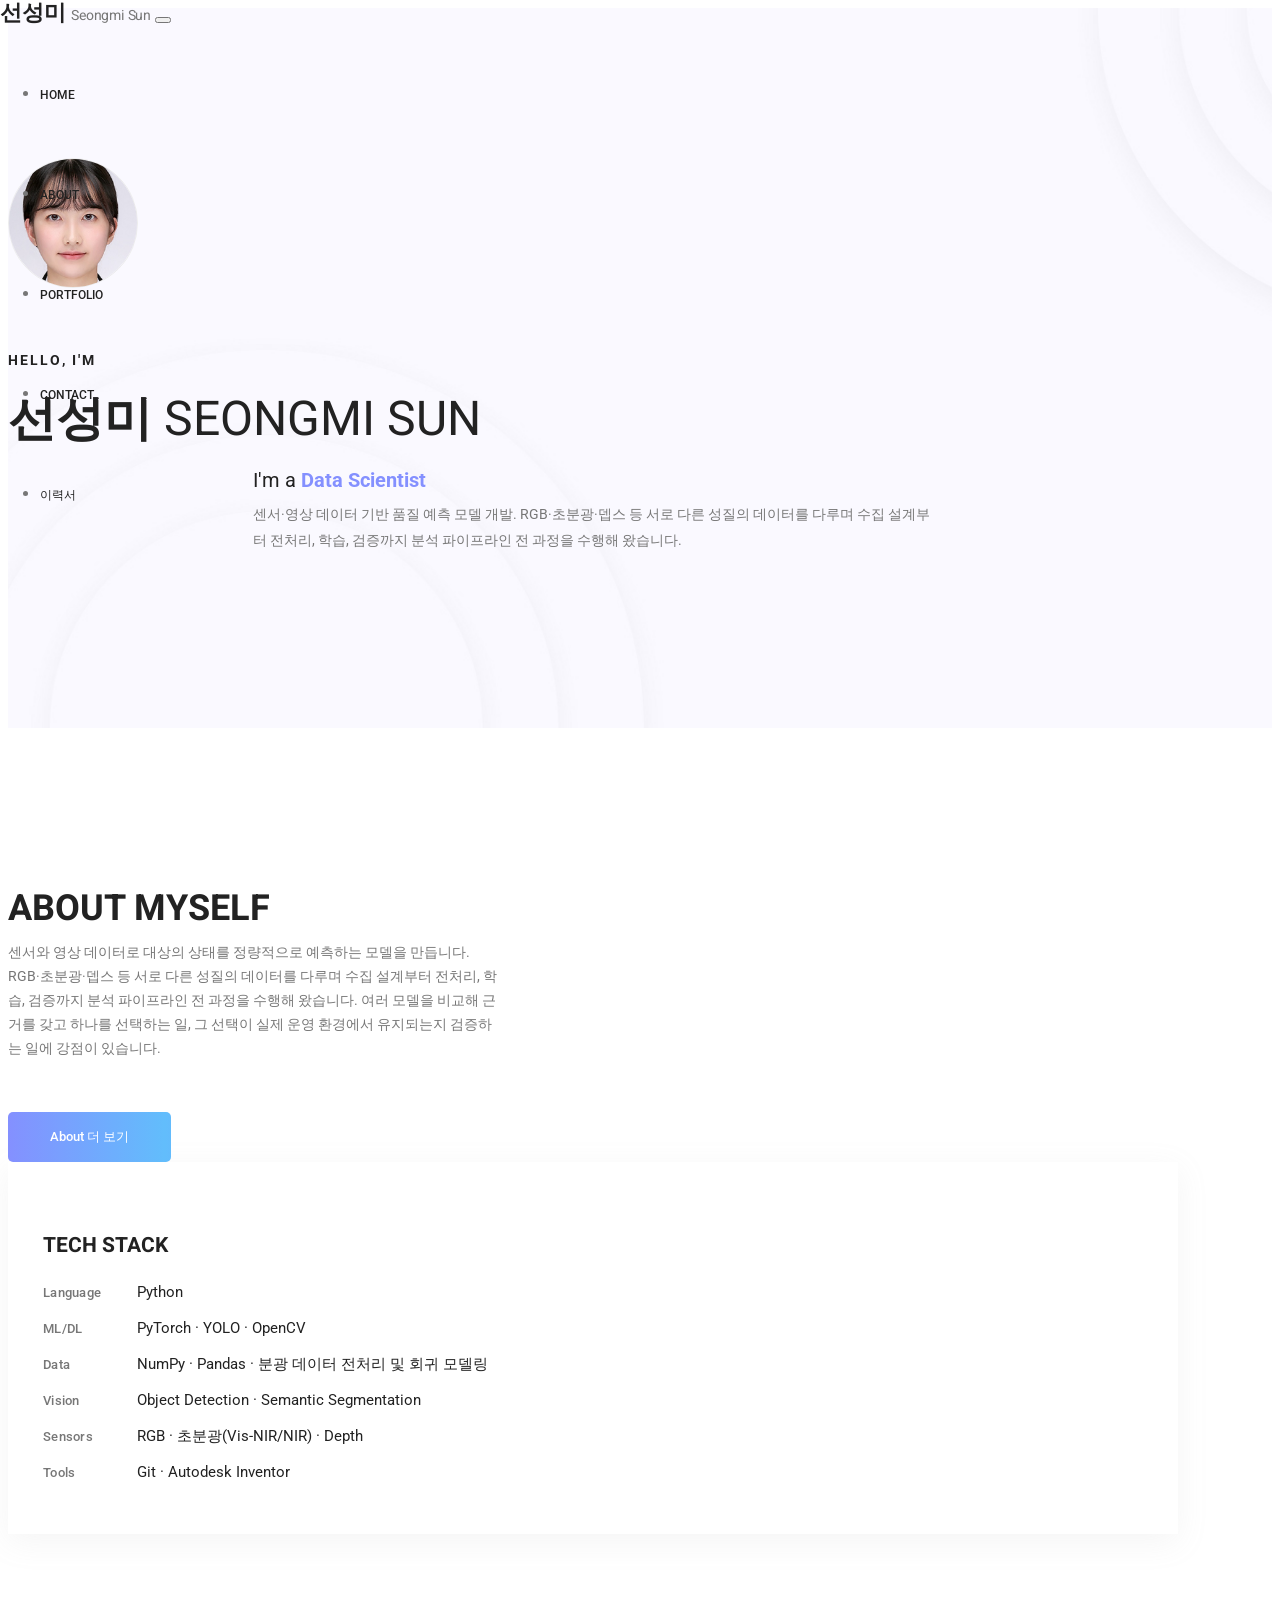
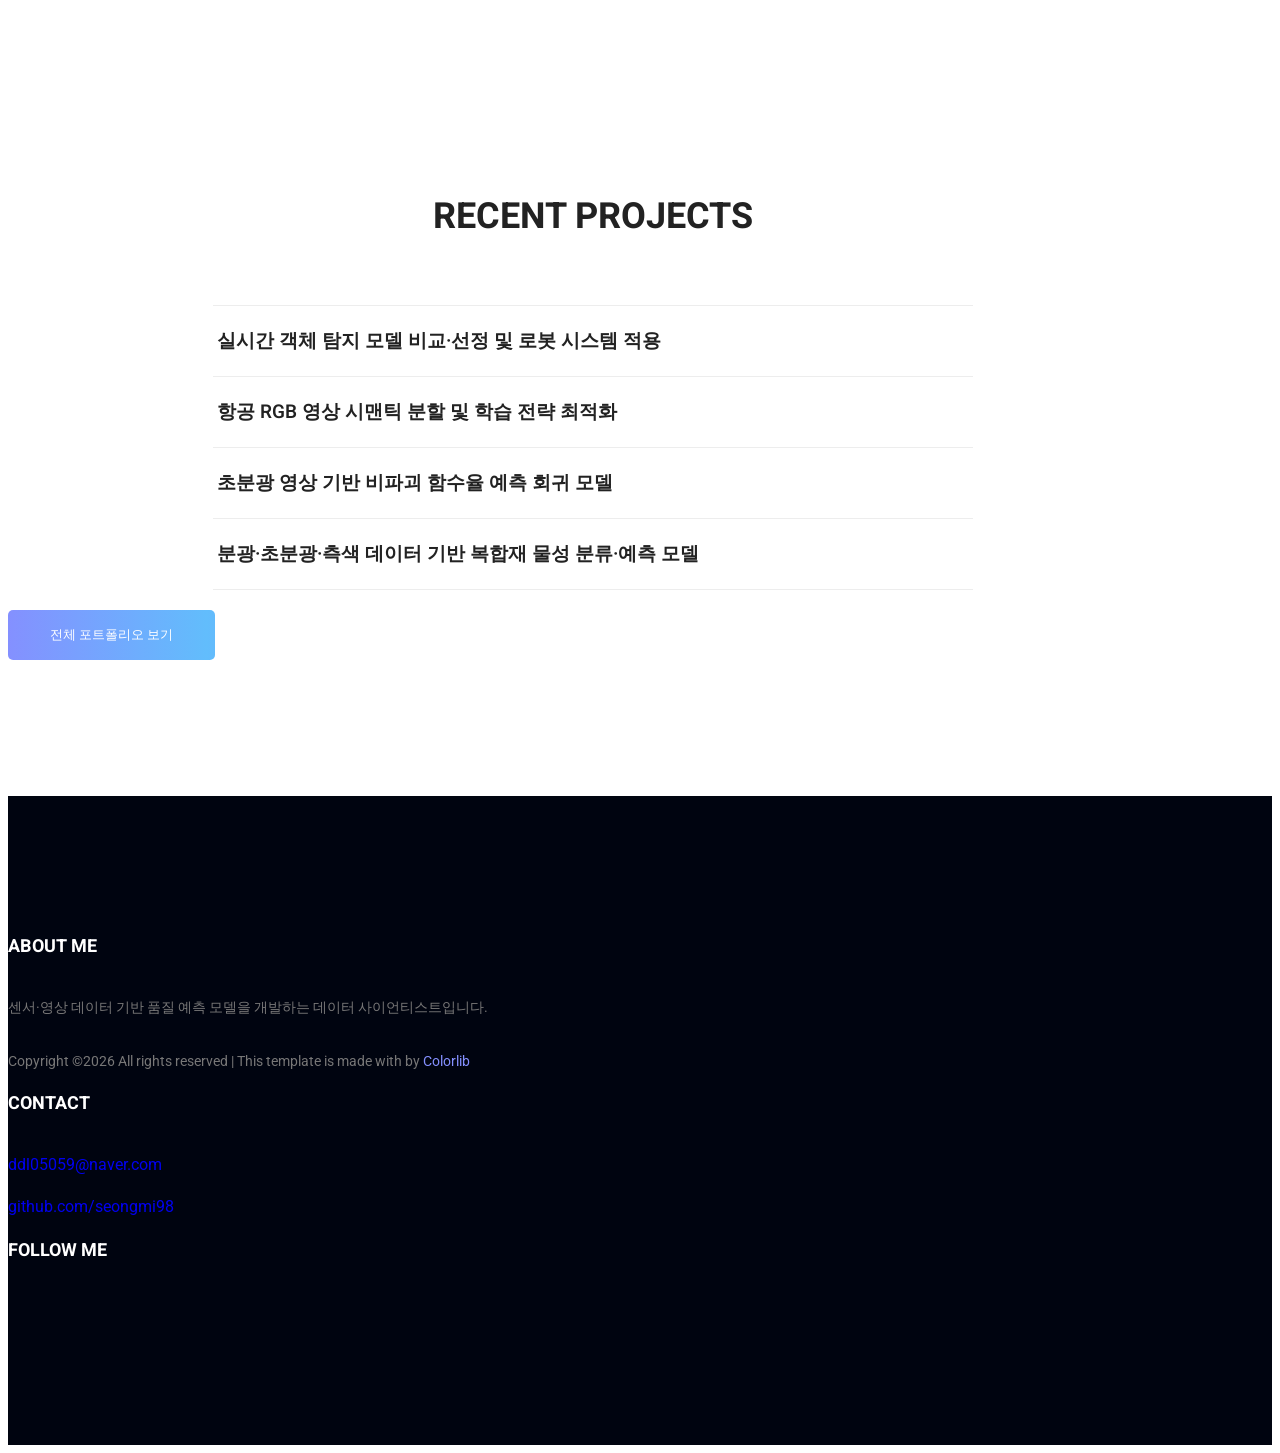
==== index.html @ 2b50769a "Add Open Graph/Twitter card meta tags with a text-only preview image Link previews (KakaoTalk, Slack" ====
<!doctype html>
<html lang="ko">
    <head>
        <meta charset="utf-8">
        <meta name="viewport" content="width=device-width, initial-scale=1, shrink-to-fit=no">
        <link rel="icon" href="img/favicon.png" type="image/png">
        <title>선성미 · Seongmi Sun — 센서·영상 데이터 기반 품질 예측 모델</title>
        <meta name="description" content="센서·영상 데이터 기반 품질 예측 모델을 개발하는 선성미의 프로젝트, 성과 요약.">
        <meta property="og:type" content="website">
        <meta property="og:url" content="https://seongmi98.github.io/">
        <meta property="og:title" content="선성미 · Seongmi Sun — 센서·영상 데이터 기반 품질 예측 모델">
        <meta property="og:description" content="센서·영상 데이터 기반 품질 예측 모델을 개발하는 선성미의 프로젝트, 성과 요약.">
        <meta property="og:image" content="https://seongmi98.github.io/img/og-card.png">
        <meta name="twitter:card" content="summary_large_image">
        <meta name="twitter:title" content="선성미 · Seongmi Sun — 센서·영상 데이터 기반 품질 예측 모델">
        <meta name="twitter:description" content="센서·영상 데이터 기반 품질 예측 모델을 개발하는 선성미의 프로젝트, 성과 요약.">
        <meta name="twitter:image" content="https://seongmi98.github.io/img/og-card.png">
        <link href="https://fonts.googleapis.com/css2?family=JetBrains+Mono:wght@400;500;700&display=swap" rel="stylesheet">
        <link rel="stylesheet" href="css/bootstrap.css">
        <link rel="stylesheet" href="vendors/linericon/style.css">
        <link rel="stylesheet" href="css/font-awesome.min.css">
        <link rel="stylesheet" href="vendors/animate-css/animate.css">
        <link rel="stylesheet" href="css/style.css">
        <link rel="stylesheet" href="css/responsive.css">
        <link rel="stylesheet" href="css/custom.css">
    </head>
    <body>

        <!--================Header Menu Area =================-->
        <header class="header_area">
            <div class="main_menu" id="mainNav">
                <nav class="navbar navbar-expand-lg navbar-light">
                    <div class="container box_1620">
                        <a class="navbar-brand logo_h logo_text" href="./">선성미<span class="name-en">Seongmi Sun</span></a>
                        <button class="navbar-toggler" type="button" data-toggle="collapse" data-target="#navbarSupportedContent" aria-controls="navbarSupportedContent" aria-expanded="false" aria-label="Toggle navigation">
                            <span class="icon-bar"></span>
                            <span class="icon-bar"></span>
                            <span class="icon-bar"></span>
                        </button>
                        <div class="collapse navbar-collapse offset" id="navbarSupportedContent">
                            <ul class="nav navbar-nav menu_nav ml-auto">
                                <li class="nav-item active"><a class="nav-link" href="./">Home</a></li>
                                <li class="nav-item"><a class="nav-link" href="about">About</a></li>
                                <li class="nav-item"><a class="nav-link" href="portfolio">Portfolio</a></li>
                                <li class="nav-item"><a class="nav-link" href="contact">Contact</a></li>
                                <li class="nav-item"><a class="nav-link" href="resume" target="_blank" rel="noopener">이력서</a></li>
                            </ul>
                        </div>
                    </div>
                </nav>
            </div>
        </header>
        <!--================Header Menu Area =================-->

        <!--================Home Banner Area =================-->
        <section class="home_banner_area">
            <div class="banner_inner">
                <div class="container">
                    <div class="row align-items-center">
                        <div class="col-lg-8 offset-lg-2">
                            <div class="banner_content text-center">
                                <img src="assets/profile.jpg" alt="선성미" class="banner_avatar">
                                <h5>Hello, I'm</h5>
                                <h2>선성미 <span style="font-weight:400;">Seongmi Sun</span></h2>
                                <p class="role-line">I'm a <span class="role-rotator" id="roleRotator">Data Scientist</span></p>
                                <p>센서·영상 데이터 기반 품질 예측 모델 개발. RGB·초분광·뎁스 등 서로 다른 성질의 데이터를 다루며 수집 설계부터 전처리, 학습, 검증까지 분석 파이프라인 전 과정을 수행해 왔습니다.</p>
                            </div>
                        </div>
                    </div>
                </div>
            </div>
        </section>
        <!--================End Home Banner Area =================-->

        <!--================Welcome Area =================-->
        <section class="welcome_area p_120">
            <div class="container">
                <div class="row welcome_inner">
                    <div class="col-lg-6">
                        <div class="welcome_text">
                            <h4>About Myself</h4>
                            <p>
                                센서와 영상 데이터로 대상의 상태를 정량적으로 예측하는 모델을 만듭니다. RGB·초분광·뎁스 등
                                서로 다른 성질의 데이터를 다루며 수집 설계부터 전처리, 학습, 검증까지 분석 파이프라인 전
                                과정을 수행해 왔습니다. 여러 모델을 비교해 근거를 갖고 하나를 선택하는 일, 그 선택이 실제
                                운영 환경에서 유지되는지 검증하는 일에 강점이 있습니다.
                            </p>
                            <a href="about" class="banner_btn" style="display:inline-flex; margin-top:12px;">About 더 보기</a>
                        </div>
                    </div>
                    <div class="col-lg-6">
                        <div class="tools_expert">
                            <h3>Tech Stack</h3>
                            <ul class="stack-list">
                                <li><span class="stack-label">Language</span><span class="stack-value">Python</span></li>
                                <li><span class="stack-label">ML/DL</span><span class="stack-value">PyTorch · YOLO · OpenCV</span></li>
                                <li><span class="stack-label">Data</span><span class="stack-value">NumPy · Pandas · 분광 데이터 전처리 및 회귀 모델링</span></li>
                                <li><span class="stack-label">Vision</span><span class="stack-value">Object Detection · Semantic Segmentation</span></li>
                                <li><span class="stack-label">Sensors</span><span class="stack-value">RGB · 초분광(Vis-NIR/NIR) · Depth</span></li>
                                <li><span class="stack-label">Tools</span><span class="stack-value">Git · Autodesk Inventor</span></li>
                            </ul>
                        </div>
                    </div>
                </div>
            </div>
        </section>
        <!--================End Welcome Area =================-->

        <!--================Projects Area =================-->
        <section class="p_120">
            <div class="container">
                <div class="main_title">
                    <h2>Recent Projects</h2>
                </div>
                <ul class="project-title-list">
                    <li><a href="project-detection">실시간 객체 탐지 모델 비교·선정 및 로봇 시스템 적용</a></li>
                    <li><a href="project-segmentation">항공 RGB 영상 시맨틱 분할 및 학습 전략 최적화</a></li>
                    <li><a href="project-hyperspectral">초분광 영상 기반 비파괴 함수율 예측 회귀 모델</a></li>
                    <li><a href="project-composite">분광·초분광·측색 데이터 기반 복합재 물성 분류·예측 모델</a></li>
                </ul>
                <p class="text-center" style="margin-top:20px;"><a href="portfolio" class="banner_btn" style="display:inline-flex;">전체 포트폴리오 보기</a></p>
            </div>
        </section>
        <!--================End Projects Area =================-->

        <!--================Footer Area =================-->
        <footer class="footer_area p_120">
            <div class="container">
                <div class="row footer_inner">
                    <div class="col-lg-5 col-sm-6">
                        <aside class="f_widget ab_widget">
                            <div class="f_title">
                                <h3>About Me</h3>
                            </div>
                            <p>센서·영상 데이터 기반 품질 예측 모델을 개발하는 데이터 사이언티스트입니다.</p>
                            <p><!-- Link back to Colorlib can't be removed. Template is licensed under CC BY 3.0. -->
Copyright &copy;<script>document.write(new Date().getFullYear());</script> All rights reserved | This template is made with <i class="fa fa-heart-o" aria-hidden="true"></i> by <a href="https://colorlib.com" target="_blank">Colorlib</a>
<!-- Link back to Colorlib can't be removed. Template is licensed under CC BY 3.0. -->
</p>
                        </aside>
                    </div>
                    <div class="col-lg-5 col-sm-6">
                        <aside class="f_widget">
                            <div class="f_title">
                                <h3>Contact</h3>
                            </div>
                            <p><a href="mailto:ddl05059@naver.com">ddl05059@naver.com</a></p>
                            <p><a href="https://github.com/seongmi98" target="_blank" rel="noopener">github.com/seongmi98</a></p>
                        </aside>
                    </div>
                    <div class="col-lg-2">
                        <aside class="f_widget social_widget">
                            <div class="f_title">
                                <h3>Follow Me</h3>
                            </div>
                            <ul class="list">
                                <li><a href="https://github.com/seongmi98" target="_blank" rel="noopener"><i class="fa fa-github"></i></a></li>
                                <li><a href="mailto:ddl05059@naver.com"><i class="fa fa-envelope"></i></a></li>
                            </ul>
                        </aside>
                    </div>
                </div>
            </div>
        </footer>
        <!--================End Footer Area =================-->

        <script src="js/jquery-3.2.1.min.js"></script>
        <script src="js/popper.js"></script>
        <script src="js/bootstrap.min.js"></script>
        <script src="js/stellar.js"></script>
        <script src="js/theme.js"></script>
        <script>
            (function () {
                var roles = ['Data Scientist', 'Machine Learning Engineer', 'Computer Vision Researcher'];
                var el = document.getElementById('roleRotator');
                if (!el) return;
                var i = 0;
                setInterval(function () {
                    el.style.opacity = 0;
                    setTimeout(function () {
                        i = (i + 1) % roles.length;
                        el.textContent = roles[i];
                        el.style.opacity = 1;
                    }, 300);
                }, 2200);
            })();
        </script>
    </body>
</html>
---- css/style.css ----
/*----------------------------------------------------
@File: Default Styles
@Author: Rocky Ahmed
@URL: http://wethemez.com
Author E-mail: rockybd1995@gmail.com

This file contains the styling for the actual theme, this
is the file you need to edit to change the look of the
theme.
---------------------------------------------------- */
/*=====================================================================
@Template Name: HostHub Construction 
@Author: Rocky Ahmed
@Developed By: Rocky Ahmed
@Developer URL: http://rocky.wethemez.com
Author E-mail: rockybd1995@gmail.com

@Default Styles

Table of Content:
01/ Variables
02/ predefin
03/ header
04/ button
05/ banner
06/ breadcrumb
07/ about
08/ team
09/ project 
10/ price 
11/ team 
12/ blog 
13/ video  
14/ features  
15/ career  
16/ contact 
17/ footer

=====================================================================*/
/*----------------------------------------------------*/
/*font Variables*/
/*Color Variables*/
/*=================== fonts ====================*/
@import url("https://fonts.googleapis.com/css?family=Heebo:300,400,500,700|Roboto:300,400,500,700");
/*---------------------------------------------------- */
/*----------------------------------------------------*/
.list {
  list-style: none;
  margin: 0px;
  padding: 0px; }

a {
  text-decoration: none;
  transition: all 0.3s ease-in-out; }
  a:hover, a:focus {
    text-decoration: none;
    outline: none; }

.row.m0 {
  margin: 0px; }

body {
  line-height: 26px;
  font-size: 16px;
  font-family: "Roboto", sans-serif;
  font-weight: normal;
  color: #777777; }

h1, h2, h3, h4, h5, h6 {
  font-family: "Heebo", sans-serif;
  font-weight: bold; }

button:focus {
  outline: none;
  box-shadow: none; }

.p_120 {
  padding-top: 120px;
  padding-bottom: 120px; }

.pad_top {
  padding-top: 120px; }

.pad_btm {
  padding-bottom: 120px; }

.mt-25 {
  margin-top: 25px; }

.p0 {
  padding-left: 0px;
  padding-right: 0px; }

@media (min-width: 1200px) {
  .container {
    max-width: 1170px; } }

@media (min-width: 1620px) {
  .box_1620 {
    max-width: 1650px;
    margin: auto; } }
.white_bg {
  background: #fff !important; }

/* Main Title Area css
============================================================================================ */
.main_title {
  text-align: center;
  margin-bottom: 75px; }
  .main_title h2 {
    font-family: "Heebo", sans-serif;
    font-size: 36px;
    color: #222222;
    font-weight: bold;
    margin-bottom: 15px;
    text-transform: uppercase; }
  .main_title p {
    font-size: 16px;
    font-family: "Roboto", sans-serif;
    line-height: 26px;
    color: #777777;
    margin-bottom: 0px;
    max-width: 570px;
    margin: auto; }
  .main_title.white h2 {
    color: #fff; }
  .main_title.white p {
    color: #fff;
    opacity: .6; }

/* End Main Title Area css
============================================================================================ */
/*---------------------------------------------------- */
/*----------------------------------------------------*/
.header_area {
  position: absolute;
  width: 100%;
  top: 0;
  left: 0;
  z-index: 99;
  transition: background 0.4s, all 0.3s linear; }
  .header_area .navbar {
    background: transparent;
    padding: 0px;
    border: 0px;
    border-radius: 0px; }
    .header_area .navbar .nav .nav-item {
      margin-right: 45px; }
      .header_area .navbar .nav .nav-item .nav-link {
        font: 500 12px/100px "Roboto", sans-serif;
        text-transform: uppercase;
        color: #222222;
        padding: 0px;
        display: inline-block; }
        .header_area .navbar .nav .nav-item .nav-link:after {
          display: none; }
      .header_area .navbar .nav .nav-item.submenu {
        position: relative; }
        .header_area .navbar .nav .nav-item.submenu ul {
          border: none;
          padding: 0px;
          border-radius: 0px;
          box-shadow: none;
          margin: 0px;
          background: #fff; }
          @media (min-width: 992px) {
            .header_area .navbar .nav .nav-item.submenu ul {
              position: absolute;
              top: 120%;
              left: 0px;
              min-width: 200px;
              text-align: left;
              opacity: 0;
              transition: all 300ms ease-in;
              visibility: hidden;
              display: block;
              border: none;
              padding: 0px;
              border-radius: 0px;
              box-shadow: 0px 10px 30px 0px rgba(0, 0, 0, 0.4); } }
          .header_area .navbar .nav .nav-item.submenu ul:before {
            content: "";
            width: 0;
            height: 0;
            border-style: solid;
            border-width: 10px 10px 0 10px;
            border-color: #eeeeee transparent transparent transparent;
            position: absolute;
            right: 24px;
            top: 45px;
            z-index: 3;
            opacity: 0;
            transition: all 400ms linear; }
          .header_area .navbar .nav .nav-item.submenu ul .nav-item {
            display: block;
            float: none;
            margin-right: 0px;
            border-bottom: 1px solid #ededed;
            margin-left: 0px;
            transition: all 0.4s linear; }
            .header_area .navbar .nav .nav-item.submenu ul .nav-item .nav-link {
              line-height: 45px;
              color: #222222;
              padding: 0px 30px;
              transition: all 150ms linear;
              display: block;
              margin-right: 0px; }
            .header_area .navbar .nav .nav-item.submenu ul .nav-item:last-child {
              border-bottom: none; }
            .header_area .navbar .nav .nav-item.submenu ul .nav-item:hover .nav-link {
              background: #8490ff;
              color: #fff; }
        @media (min-width: 992px) {
          .header_area .navbar .nav .nav-item.submenu:hover ul {
            visibility: visible;
            opacity: 1;
            top: 100%; } }
        .header_area .navbar .nav .nav-item.submenu:hover ul .nav-item {
          margin-top: 0px; }
      .header_area .navbar .nav .nav-item:last-child {
        margin-right: 0px; }
    .header_area .navbar .search {
      font-size: 12px;
      line-height: 60px;
      display: inline-block;
      color: #222222;
      margin-left: 80px; }
      .header_area .navbar .search i {
        font-weight: 600; }
  .header_area.navbar_fixed .main_menu {
    position: fixed;
    width: 100%;
    top: -70px;
    left: 0;
    right: 0;
    background: #fff;
    transform: translateY(70px);
    transition: transform 500ms ease, background 500ms ease;
    -webkit-transition: transform 500ms ease, background 500ms ease;
    box-shadow: 0px 3px 16px 0px rgba(0, 0, 0, 0.1); }
    .header_area.navbar_fixed .main_menu .navbar .nav .nav-item .nav-link {
      line-height: 70px; }
  @media (min-width: 992px) {
    .header_area.white_menu .navbar .navbar-brand img {
      display: none; }
      .header_area.white_menu .navbar .navbar-brand img + img {
        display: inline-block; } }
  @media (max-width: 991px) {
    .header_area.white_menu .navbar .navbar-brand img {
      display: inline-block; }
      .header_area.white_menu .navbar .navbar-brand img + img {
        display: none; } }
  .header_area.white_menu .navbar .nav .nav-item .nav-link {
    color: #fff; }
  .header_area.white_menu.navbar_fixed .main_menu .navbar .navbar-brand img {
    display: inline-block; }
    .header_area.white_menu.navbar_fixed .main_menu .navbar .navbar-brand img + img {
      display: none; }
  .header_area.white_menu.navbar_fixed .main_menu .navbar .nav .nav-item .nav-link {
    line-height: 70px;
    color: #222222; }

.top_menu {
  background: #ec9d5f; }
  .top_menu .float-left a {
    line-height: 40px;
    display: inline-block;
    color: #fff;
    font-family: "Roboto", sans-serif;
    text-transform: uppercase;
    font-size: 12px;
    margin-right: 50px;
    transition: all 300ms linear 0s; }
    .top_menu .float-left a:last-child {
      margin-right: 0px; }
    .top_menu .float-left a:hover {
      color: #8490ff; }
  .top_menu .float-right .pur_btn {
    background: #8490ff;
    color: #fff;
    font-family: "Roboto", sans-serif;
    line-height: 40px;
    display: block;
    padding: 0px 40px;
    font-weight: 500;
    font-size: 12px; }

/*---------------------------------------------------- */
/*----------------------------------------------------*/
/* Home Banner Area css
============================================================================================ */
.home_banner_area {
  z-index: 1;
  background: url(../img/banner/home-banner.jpg) no-repeat scroll center center;
  background-size: cover; }
  .home_banner_area .banner_inner {
    width: 100%; }
    .home_banner_area .banner_inner .home_left_img {
      padding-top: 195px; }
    .home_banner_area .banner_inner .col-lg-6 {
      vertical-align: middle;
      align-self: center; }
    .home_banner_area .banner_inner .banner_content {
      text-align: left;
      color: #222222; }
      .home_banner_area .banner_inner .banner_content h5 {
        font-size: 14px;
        font-family: "Roboto", sans-serif;
        text-transform: uppercase;
        letter-spacing: 2.1px;
        margin-bottom: 20px; }
      .home_banner_area .banner_inner .banner_content h2 {
        margin-top: 0px;
        font-size: 48px;
        font-weight: bold;
        font-family: "Heebo", sans-serif;
        line-height: 54px;
        text-transform: uppercase;
        margin-bottom: 20px; }
      .home_banner_area .banner_inner .banner_content p {
        color: #777777;
        font-family: "Roboto", sans-serif;
        max-width: 680px;
        font-size: 14px;
        line-height: 26px;
        margin: 0px auto 45px; }
      .home_banner_area .banner_inner .banner_content .banner_map_img {
        text-align: right; }

.blog_banner {
  min-height: 780px;
  position: relative;
  z-index: 1;
  overflow: hidden;
  margin-bottom: 0px; }
  .blog_banner .banner_inner {
    background: #04091e;
    position: relative;
    overflow: hidden;
    width: 100%;
    min-height: 780px;
    z-index: 1; }
    .blog_banner .banner_inner .overlay {
      background: url(../img/banner/banner-2.jpg) no-repeat scroll center center;
      opacity: .5;
      height: 125%;
      position: absolute;
      left: 0px;
      top: 0px;
      width: 100%;
      z-index: -1; }
    .blog_banner .banner_inner .blog_b_text {
      max-width: 700px;
      margin: auto;
      color: #fff;
      margin-top: 40px; }
      .blog_banner .banner_inner .blog_b_text h2 {
        font-size: 60px;
        font-weight: 500;
        font-family: "Roboto", sans-serif;
        line-height: 66px;
        margin-bottom: 15px; }
      .blog_banner .banner_inner .blog_b_text p {
        font-size: 16px;
        margin-bottom: 35px; }
      .blog_banner .banner_inner .blog_b_text .white_bg_btn {
        line-height: 42px;
        padding: 0px 45px; }

.banner_box {
  max-width: 1620px;
  margin: auto; }

.banner_area {
  position: relative;
  z-index: 1;
  min-height: 430px; }
  .banner_area .banner_inner {
    position: relative;
    overflow: hidden;
    width: 100%;
    min-height: 430px;
    background: #f9f9ff;
    z-index: 1; }
    .banner_area .banner_inner .banner_content {
      margin-top: 70px; }
      .banner_area .banner_inner .banner_content h2 {
        color: #222222;
        font-size: 36px;
        font-family: "Heebo", sans-serif;
        margin-bottom: 0px;
        text-transform: uppercase;
        font-weight: bold; }
      .banner_area .banner_inner .banner_content .page_link a {
        font-size: 14px;
        color: #777777;
        font-family: "Roboto", sans-serif;
        margin-right: 32px;
        position: relative; }
        .banner_area .banner_inner .banner_content .page_link a:before {
          content: "\e87a";
          font-family: 'Linearicons-Free';
          font-size: 14px;
          position: absolute;
          right: -25px;
          top: 54%;
          transform: translateY(-50%); }
        .banner_area .banner_inner .banner_content .page_link a:last-child {
          margin-right: 0px; }
          .banner_area .banner_inner .banner_content .page_link a:last-child:before {
            display: none; }

/* End Home Banner Area css
============================================================================================ */
/*---------------------------------------------------- */
/*----------------------------------------------------*/
/* Latest Blog Area css
============================================================================================ */
.l_blog_item .l_blog_text .date {
  margin-top: 24px;
  margin-bottom: 15px; }
  .l_blog_item .l_blog_text .date a {
    color: #777777;
    font-size: 12px;
    font-family: "Roboto", sans-serif; }
.l_blog_item .l_blog_text h4 {
  font-size: 21px;
  color: #222222;
  margin-bottom: 20px;
  transition: all 300ms linear 0s;
  font-family: "Heebo", sans-serif;
  font-weight: bold;
  text-transform: uppercase;
  max-width: 300px; }
  .l_blog_item .l_blog_text h4:hover {
    color: #8490ff; }
.l_blog_item .l_blog_text p {
  margin-bottom: 0px;
  font-size: 14px;
  font-family: "Roboto", sans-serif; }

/* End Latest Blog Area css
============================================================================================ */
/* Causes Area css
============================================================================================ */
.causes_slider .owl-dots {
  text-align: center;
  margin-top: 80px; }
  .causes_slider .owl-dots .owl-dot {
    height: 14px;
    width: 14px;
    background: #eeeeee;
    display: inline-block;
    margin-right: 7px; }
    .causes_slider .owl-dots .owl-dot:last-child {
      margin-right: 0px; }
    .causes_slider .owl-dots .owl-dot.active {
      background: #8490ff; }

.causes_item {
  background: #fff; }
  .causes_item .causes_img {
    position: relative; }
    .causes_item .causes_img .c_parcent {
      position: absolute;
      bottom: 0px;
      width: 100%;
      left: 0px;
      height: 3px;
      background: rgba(255, 255, 255, 0.5); }
      .causes_item .causes_img .c_parcent span {
        width: 70%;
        height: 3px;
        background: #8490ff;
        position: absolute;
        left: 0px;
        bottom: 0px; }
        .causes_item .causes_img .c_parcent span:before {
          content: "75%";
          position: absolute;
          right: -10px;
          bottom: 0px;
          background: #8490ff;
          color: #fff;
          padding: 0px 5px; }
  .causes_item .causes_text {
    padding: 30px 35px 40px 30px; }
    .causes_item .causes_text h4 {
      color: #222222;
      font-family: "Roboto", sans-serif;
      font-size: 18px;
      font-weight: 600;
      margin-bottom: 15px;
      cursor: pointer; }
      .causes_item .causes_text h4:hover {
        color: #8490ff; }
    .causes_item .causes_text p {
      font-size: 14px;
      line-height: 24px;
      color: #777777;
      font-weight: 300;
      margin-bottom: 0px; }
  .causes_item .causes_bottom a {
    width: 50%;
    border: 1px solid #8490ff;
    text-align: center;
    float: left;
    line-height: 50px;
    background: #8490ff;
    color: #fff;
    font-family: "Roboto", sans-serif;
    font-size: 14px;
    font-weight: 500; }
    .causes_item .causes_bottom a + a {
      border-color: #eeeeee;
      background: #fff;
      font-size: 14px;
      color: #222222; }

/* End Causes Area css
============================================================================================ */
/*================= latest_blog_area css =============*/
.single-recent-blog-post {
  margin-bottom: 30px; }
  .single-recent-blog-post .thumb {
    overflow: hidden; }
    .single-recent-blog-post .thumb img {
      transition: all 0.7s linear; }
  .single-recent-blog-post .details {
    padding-top: 30px; }
    .single-recent-blog-post .details .sec_h4 {
      line-height: 24px;
      padding: 10px 0px 13px;
      transition: all 0.3s linear; }
      .single-recent-blog-post .details .sec_h4:hover {
        color: #777777; }
  .single-recent-blog-post .date {
    font-size: 14px;
    line-height: 24px;
    font-weight: 400; }
  .single-recent-blog-post:hover img {
    transform: scale(1.23) rotate(10deg); }

.tags .tag_btn {
  font-size: 12px;
  font-weight: 500;
  line-height: 20px;
  border: 1px solid #eeeeee;
  display: inline-block;
  padding: 1px 18px;
  text-align: center;
  color: #222222; }
  .tags .tag_btn:before {
    background: #8490ff; }
  .tags .tag_btn + .tag_btn {
    margin-left: 2px; }

/*========= blog_categorie_area css ===========*/
.blog_categorie_area {
  padding-top: 80px;
  padding-bottom: 80px; }

.categories_post {
  position: relative;
  text-align: center;
  cursor: pointer; }
  .categories_post img {
    max-width: 100%; }
  .categories_post .categories_details {
    position: absolute;
    top: 20px;
    left: 20px;
    right: 20px;
    bottom: 20px;
    background: rgba(34, 34, 34, 0.8);
    color: #fff;
    transition: all 0.3s linear;
    display: flex;
    align-items: center;
    justify-content: center; }
    .categories_post .categories_details h5 {
      margin-bottom: 0px;
      font-size: 18px;
      line-height: 26px;
      text-transform: uppercase;
      color: #fff;
      position: relative; }
    .categories_post .categories_details p {
      font-weight: 300;
      font-size: 14px;
      line-height: 26px;
      margin-bottom: 0px; }
    .categories_post .categories_details .border_line {
      margin: 10px 0px;
      background: #fff;
      width: 100%;
      height: 1px; }
  .categories_post:hover .categories_details {
    background: rgba(56, 152, 248, 0.85); }

/*============ blog_left_sidebar css ==============*/
.blog_item {
  margin-bottom: 40px; }

.blog_info {
  padding-top: 30px; }
  .blog_info .post_tag {
    padding-bottom: 20px; }
    .blog_info .post_tag a {
      font: 300 14px/21px "Roboto", sans-serif;
      color: #222222; }
      .blog_info .post_tag a:hover {
        color: #777777; }
      .blog_info .post_tag a.active {
        color: #8490ff; }
  .blog_info .blog_meta li a {
    font: 300 14px/20px "Roboto", sans-serif;
    color: #777777;
    vertical-align: middle;
    padding-bottom: 12px;
    display: inline-block; }
    .blog_info .blog_meta li a i {
      color: #222222;
      font-size: 16px;
      font-weight: 600;
      padding-left: 15px;
      line-height: 20px;
      vertical-align: middle; }
    .blog_info .blog_meta li a:hover {
      color: #8490ff; }

.blog_post img {
  max-width: 100%; }

.blog_details {
  padding-top: 20px; }
  .blog_details h2 {
    font-size: 24px;
    line-height: 36px;
    color: #222222;
    font-weight: 600;
    transition: all 0.3s linear; }
    .blog_details h2:hover {
      color: #8490ff; }
  .blog_details p {
    margin-bottom: 26px; }

.view_btn {
  font-size: 14px;
  line-height: 36px;
  display: inline-block;
  color: #222222;
  font-weight: 500;
  padding: 0px 30px;
  background: #fff; }

.blog_right_sidebar {
  border: 1px solid #eeeeee;
  background: #fafaff;
  padding: 30px; }
  .blog_right_sidebar .widget_title {
    font-size: 18px;
    line-height: 25px;
    background: #8490ff;
    text-align: center;
    color: #fff;
    padding: 8px 0px;
    margin-bottom: 30px; }
  .blog_right_sidebar .search_widget .input-group .form-control {
    font-size: 14px;
    line-height: 29px;
    border: 0px;
    width: 100%;
    font-weight: 300;
    color: #fff;
    padding-left: 20px;
    border-radius: 45px;
    z-index: 0;
    background: #8490ff; }
    .blog_right_sidebar .search_widget .input-group .form-control.placeholder {
      color: #fff; }
    .blog_right_sidebar .search_widget .input-group .form-control:-moz-placeholder {
      color: #fff; }
    .blog_right_sidebar .search_widget .input-group .form-control::-moz-placeholder {
      color: #fff; }
    .blog_right_sidebar .search_widget .input-group .form-control::-webkit-input-placeholder {
      color: #fff; }
    .blog_right_sidebar .search_widget .input-group .form-control:focus {
      box-shadow: none; }
  .blog_right_sidebar .search_widget .input-group .btn-default {
    position: absolute;
    right: 20px;
    background: transparent;
    border: 0px;
    box-shadow: none;
    font-size: 14px;
    color: #fff;
    padding: 0px;
    top: 50%;
    transform: translateY(-50%);
    z-index: 1; }
  .blog_right_sidebar .author_widget {
    text-align: center; }
    .blog_right_sidebar .author_widget h4 {
      font-size: 18px;
      line-height: 20px;
      color: #222222;
      margin-bottom: 5px;
      margin-top: 30px; }
    .blog_right_sidebar .author_widget p {
      margin-bottom: 0px; }
    .blog_right_sidebar .author_widget .social_icon {
      padding: 7px 0px 15px; }
      .blog_right_sidebar .author_widget .social_icon a {
        font-size: 14px;
        color: #222222;
        transition: all 0.2s linear; }
        .blog_right_sidebar .author_widget .social_icon a + a {
          margin-left: 20px; }
        .blog_right_sidebar .author_widget .social_icon a:hover {
          color: #8490ff; }
  .blog_right_sidebar .popular_post_widget .post_item .media-body {
    justify-content: center;
    align-self: center;
    padding-left: 20px; }
    .blog_right_sidebar .popular_post_widget .post_item .media-body h3 {
      font-size: 14px;
      line-height: 20px;
      color: #222222;
      margin-bottom: 4px;
      transition: all 0.3s linear; }
      .blog_right_sidebar .popular_post_widget .post_item .media-body h3:hover {
        color: #8490ff; }
    .blog_right_sidebar .popular_post_widget .post_item .media-body p {
      font-size: 12px;
      line-height: 21px;
      margin-bottom: 0px; }
  .blog_right_sidebar .popular_post_widget .post_item + .post_item {
    margin-top: 20px; }
  .blog_right_sidebar .post_category_widget .cat-list li {
    border-bottom: 2px dotted #eee;
    transition: all 0.3s ease 0s;
    padding-bottom: 12px; }
    .blog_right_sidebar .post_category_widget .cat-list li a {
      font-size: 14px;
      line-height: 20px;
      color: #777; }
      .blog_right_sidebar .post_category_widget .cat-list li a p {
        margin-bottom: 0px; }
    .blog_right_sidebar .post_category_widget .cat-list li + li {
      padding-top: 15px; }
    .blog_right_sidebar .post_category_widget .cat-list li:hover {
      border-color: #8490ff; }
      .blog_right_sidebar .post_category_widget .cat-list li:hover a {
        color: #8490ff; }
  .blog_right_sidebar .newsletter_widget {
    text-align: center; }
    .blog_right_sidebar .newsletter_widget .form-group {
      margin-bottom: 8px; }
    .blog_right_sidebar .newsletter_widget .input-group-prepend {
      margin-right: -1px; }
    .blog_right_sidebar .newsletter_widget .input-group-text {
      background: #fff;
      border-radius: 0px;
      vertical-align: top;
      font-size: 12px;
      line-height: 36px;
      padding: 0px 0px 0px 15px;
      border: 1px solid #eeeeee;
      border-right: 0px; }
    .blog_right_sidebar .newsletter_widget .form-control {
      font-size: 12px;
      line-height: 24px;
      color: #cccccc;
      border: 1px solid #eeeeee;
      border-left: 0px;
      border-radius: 0px; }
      .blog_right_sidebar .newsletter_widget .form-control.placeholder {
        color: #cccccc; }
      .blog_right_sidebar .newsletter_widget .form-control:-moz-placeholder {
        color: #cccccc; }
      .blog_right_sidebar .newsletter_widget .form-control::-moz-placeholder {
        color: #cccccc; }
      .blog_right_sidebar .newsletter_widget .form-control::-webkit-input-placeholder {
        color: #cccccc; }
      .blog_right_sidebar .newsletter_widget .form-control:focus {
        outline: none;
        box-shadow: none; }
    .blog_right_sidebar .newsletter_widget .bbtns {
      background-image: -moz-linear-gradient(0deg, #8490ff 0%, #62bdfc 100%);
      background-image: -webkit-linear-gradient(0deg, #8490ff 0%, #62bdfc 100%);
      background-image: -ms-linear-gradient(0deg, #8490ff 0%, #62bdfc 100%);
      color: #fff;
      font-size: 12px;
      line-height: 38px;
      display: inline-block;
      font-weight: 500;
      padding: 0px 24px 0px 24px;
      border-radius: 0; }
    .blog_right_sidebar .newsletter_widget .text-bottom {
      font-size: 12px; }
  .blog_right_sidebar .tag_cloud_widget ul li {
    display: inline-block; }
    .blog_right_sidebar .tag_cloud_widget ul li a {
      display: inline-block;
      border: 1px solid #eee;
      background: #fff;
      padding: 0px 13px;
      margin-bottom: 8px;
      transition: all 0.3s ease 0s;
      color: #222222;
      font-size: 12px; }
      .blog_right_sidebar .tag_cloud_widget ul li a:hover {
        background-image: -moz-linear-gradient(0deg, #8490ff 0%, #62bdfc 100%);
        background-image: -webkit-linear-gradient(0deg, #8490ff 0%, #62bdfc 100%);
        background-image: -ms-linear-gradient(0deg, #8490ff 0%, #62bdfc 100%);
        color: #fff; }
  .blog_right_sidebar .br {
    width: 100%;
    height: 1px;
    background: #eeeeee;
    margin: 30px 0px; }

.blog-pagination {
  padding-top: 25px;
  padding-bottom: 95px; }
  .blog-pagination .page-link {
    border-radius: 0; }
  .blog-pagination .page-item {
    border: none; }

.page-link {
  background: transparent;
  font-weight: 400; }

.blog-pagination .page-item.active .page-link {
  background-color: #8490ff;
  border-color: transparent;
  color: #fff; }

.blog-pagination .page-link {
  position: relative;
  display: block;
  padding: 0.5rem 0.75rem;
  margin-left: -1px;
  line-height: 1.25;
  color: #8a8a8a;
  border: none; }

.blog-pagination .page-link .lnr {
  font-weight: 600; }

.blog-pagination .page-item:last-child .page-link,
.blog-pagination .page-item:first-child .page-link {
  border-radius: 0; }

.blog-pagination .page-link:hover {
  color: #fff;
  text-decoration: none;
  background-color: #8490ff;
  border-color: #eee; }

/*============ Start Blog Single Styles  =============*/
.single-post-area .social-links {
  padding-top: 10px; }
  .single-post-area .social-links li {
    display: inline-block;
    margin-bottom: 10px; }
    .single-post-area .social-links li a {
      color: #cccccc;
      padding: 7px;
      font-size: 14px;
      transition: all 0.2s linear; }
      .single-post-area .social-links li a:hover {
        color: #222222; }
.single-post-area .blog_details {
  padding-top: 26px; }
  .single-post-area .blog_details p {
    margin-bottom: 10px; }
.single-post-area .quotes {
  margin-top: 20px;
  margin-bottom: 30px;
  padding: 24px 35px 24px 30px;
  background-color: white;
  box-shadow: -20.84px 21.58px 30px 0px rgba(176, 176, 176, 0.1);
  font-size: 14px;
  line-height: 24px;
  color: #777;
  font-style: italic; }
.single-post-area .arrow {
  position: absolute; }
  .single-post-area .arrow .lnr {
    font-size: 20px;
    font-weight: 600; }
.single-post-area .thumb .overlay-bg {
  background: rgba(0, 0, 0, 0.8); }
.single-post-area .navigation-area {
  border-top: 1px solid #eee;
  padding-top: 30px;
  margin-top: 60px; }
  .single-post-area .navigation-area p {
    margin-bottom: 0px; }
  .single-post-area .navigation-area h4 {
    font-size: 18px;
    line-height: 25px;
    color: #222222; }
  .single-post-area .navigation-area .nav-left {
    text-align: left; }
    .single-post-area .navigation-area .nav-left .thumb {
      margin-right: 20px;
      background: #000; }
      .single-post-area .navigation-area .nav-left .thumb img {
        transition: all 300ms linear 0s; }
    .single-post-area .navigation-area .nav-left .lnr {
      margin-left: 20px;
      opacity: 0;
      transition: all 300ms linear 0s; }
    .single-post-area .navigation-area .nav-left:hover .lnr {
      opacity: 1; }
    .single-post-area .navigation-area .nav-left:hover .thumb img {
      opacity: .5; }
    @media (max-width: 767px) {
      .single-post-area .navigation-area .nav-left {
        margin-bottom: 30px; } }
  .single-post-area .navigation-area .nav-right {
    text-align: right; }
    .single-post-area .navigation-area .nav-right .thumb {
      margin-left: 20px;
      background: #000; }
      .single-post-area .navigation-area .nav-right .thumb img {
        transition: all 300ms linear 0s; }
    .single-post-area .navigation-area .nav-right .lnr {
      margin-right: 20px;
      opacity: 0;
      transition: all 300ms linear 0s; }
    .single-post-area .navigation-area .nav-right:hover .lnr {
      opacity: 1; }
    .single-post-area .navigation-area .nav-right:hover .thumb img {
      opacity: .5; }
@media (max-width: 991px) {
  .single-post-area .sidebar-widgets {
    padding-bottom: 0px; } }

.comments-area {
  background: #fafaff;
  border: 1px solid #eee;
  padding: 50px 30px;
  margin-top: 50px; }
  @media (max-width: 414px) {
    .comments-area {
      padding: 50px 8px; } }
  .comments-area h4 {
    text-align: center;
    margin-bottom: 50px;
    color: #222222;
    font-size: 18px; }
  .comments-area h5 {
    font-size: 16px;
    margin-bottom: 0px; }
  .comments-area a {
    color: #222222; }
  .comments-area .comment-list {
    padding-bottom: 48px; }
    .comments-area .comment-list:last-child {
      padding-bottom: 0px; }
    .comments-area .comment-list.left-padding {
      padding-left: 25px; }
    @media (max-width: 413px) {
      .comments-area .comment-list .single-comment h5 {
        font-size: 12px; }
      .comments-area .comment-list .single-comment .date {
        font-size: 11px; }
      .comments-area .comment-list .single-comment .comment {
        font-size: 10px; } }
  .comments-area .thumb {
    margin-right: 20px; }
  .comments-area .date {
    font-size: 13px;
    color: #cccccc;
    margin-bottom: 13px; }
  .comments-area .comment {
    color: #777777;
    margin-bottom: 0px; }
  .comments-area .btn-reply {
    background-color: #fff;
    color: #222222;
    border: 1px solid #eee;
    padding: 2px 18px;
    font-size: 12px;
    display: block;
    font-weight: 600;
    transition: all 300ms linear 0s; }
    .comments-area .btn-reply:hover {
      background-color: #8490ff;
      color: #fff; }

.comment-form {
  background: #fafaff;
  text-align: center;
  border: 1px solid #eee;
  padding: 47px 30px 43px;
  margin-top: 50px;
  margin-bottom: 40px; }
  .comment-form h4 {
    text-align: center;
    margin-bottom: 50px;
    font-size: 18px;
    line-height: 22px;
    color: #222222; }
  .comment-form .name {
    padding-left: 0px; }
    @media (max-width: 767px) {
      .comment-form .name {
        padding-right: 0px;
        margin-bottom: 1rem; } }
  .comment-form .email {
    padding-right: 0px; }
    @media (max-width: 991px) {
      .comment-form .email {
        padding-left: 0px; } }
  .comment-form .form-control {
    padding: 8px 20px;
    background: #fff;
    border: none;
    border-radius: 0px;
    width: 100%;
    font-size: 14px;
    color: #777777;
    border: 1px solid transparent; }
    .comment-form .form-control:focus {
      box-shadow: none;
      border: 1px solid #eee; }
  .comment-form textarea.form-control {
    height: 140px;
    resize: none; }
  .comment-form ::-webkit-input-placeholder {
    /* Chrome/Opera/Safari */
    font-size: 13px;
    color: #777; }
  .comment-form ::-moz-placeholder {
    /* Firefox 19+ */
    font-size: 13px;
    color: #777; }
  .comment-form :-ms-input-placeholder {
    /* IE 10+ */
    font-size: 13px;
    color: #777; }
  .comment-form :-moz-placeholder {
    /* Firefox 18- */
    font-size: 13px;
    color: #777; }

/*============ End Blog Single Styles  =============*/
/*---------------------------------------------------- */
/*----------------------------------------------------*/
/* Home Map Area css
============================================================================================ */
.home_map_area {
  position: relative; }
  .home_map_area .mapBox2 {
    min-height: 600px; }
  .home_map_area .home_details {
    position: absolute;
    right: 0px;
    width: 100%;
    z-index: 10;
    top: 50%;
    transform: translateY(-50%); }
    .home_map_area .home_details .box_home_details {
      background: #fff;
      max-width: 457px;
      float: right;
      width: 100%;
      padding-left: 92px;
      padding-right: 92px;
      padding-top: 112px;
      padding-bottom: 112px;
      border-radius: 10px; }
      .home_map_area .home_details .box_home_details .media {
        margin-bottom: 26px; }
        .home_map_area .home_details .box_home_details .media:last-child {
          margin-bottom: 0px; }
        .home_map_area .home_details .box_home_details .media .d-flex {
          padding-right: 20px; }
          .home_map_area .home_details .box_home_details .media .d-flex i {
            font-size: 20px;
            background: linear-gradient(to right, #2c28b1 0%, #9b5cf6 70%);
            -webkit-background-clip: text;
            -webkit-text-fill-color: transparent; }
        .home_map_area .home_details .box_home_details .media .media-body h4 {
          font-size: 14px;
          color: #222222;
          text-transform: uppercase; }
        .home_map_area .home_details .box_home_details .media .media-body p {
          margin-bottom: 0px; }

/* End Home Map Form Area css
============================================================================================ */
/* Reservation Form Area css
============================================================================================ */
.reservation_form_area .res_form_inner {
  max-width: 555px;
  margin: auto;
  box-shadow: 0px 10px 30px 0px rgba(153, 153, 153, 0.1);
  padding: 75px 50px;
  position: relative; }
  .reservation_form_area .res_form_inner:before {
    content: "";
    background: url(../img/contact-shap-1.png);
    position: absolute;
    left: -125px;
    height: 421px;
    width: 98px;
    top: 50%;
    transform: translateY(-50%); }
  .reservation_form_area .res_form_inner:after {
    content: "";
    background: url(../img/contact-shap-2.png);
    position: absolute;
    right: -125px;
    height: 421px;
    width: 98px;
    top: 50%;
    transform: translateY(-50%); }

.reservation_form .form-group input {
  height: 40px;
  border-radius: 0px;
  border: 1px solid #eeeeee;
  outline: none;
  box-shadow: none;
  padding: 0px 15px;
  font-size: 13px;
  font-family: "Roboto", sans-serif;
  font-weight: 300;
  color: #999999; }
  .reservation_form .form-group input.placeholder {
    font-size: 13px;
    font-family: "Roboto", sans-serif;
    font-weight: 300;
    color: #999999; }
  .reservation_form .form-group input:-moz-placeholder {
    font-size: 13px;
    font-family: "Roboto", sans-serif;
    font-weight: 300;
    color: #999999; }
  .reservation_form .form-group input::-moz-placeholder {
    font-size: 13px;
    font-family: "Roboto", sans-serif;
    font-weight: 300;
    color: #999999; }
  .reservation_form .form-group input::-webkit-input-placeholder {
    font-size: 13px;
    font-family: "Roboto", sans-serif;
    font-weight: 300;
    color: #999999; }
.reservation_form .form-group .res_select {
  height: 40px;
  border: 1px solid #eeeeee;
  border-radius: 0px;
  width: 100%;
  padding: 0px 15px;
  line-height: 36px; }
  .reservation_form .form-group .res_select .current {
    font-size: 13px;
    font-family: "Roboto", sans-serif;
    font-weight: 300;
    color: #999999; }
  .reservation_form .form-group .res_select:after {
    content: "\e874";
    font-family: 'Linearicons-Free';
    color: #cccccc;
    transform: rotate(0deg);
    border: none;
    margin-top: -17px;
    font-size: 13px;
    right: 22px; }
.reservation_form .form-group:last-child {
  text-align: center; }

/* End Reservation Form Area css
============================================================================================ */
/*============== contact_area css ================*/
.mapBox {
  height: 420px;
  margin-bottom: 80px; }

.contact_info .info_item {
  position: relative;
  padding-left: 45px; }
  .contact_info .info_item i {
    position: absolute;
    left: 0;
    top: 0;
    font-size: 20px;
    line-height: 24px;
    color: #8490ff;
    font-weight: 600; }
  .contact_info .info_item h6 {
    font-size: 16px;
    line-height: 24px;
    color: "Roboto", sans-serif;
    font-weight: bold;
    margin-bottom: 0px;
    color: #222222; }
    .contact_info .info_item h6 a {
      color: #222222; }
  .contact_info .info_item p {
    font-size: 14px;
    line-height: 24px;
    padding: 2px 0px; }

.contact_form .form-group {
  margin-bottom: 10px; }
  .contact_form .form-group .form-control {
    font-size: 13px;
    line-height: 26px;
    color: #999;
    border: 1px solid #eeeeee;
    font-family: "Roboto", sans-serif;
    border-radius: 0px;
    padding-left: 20px; }
    .contact_form .form-group .form-control:focus {
      box-shadow: none;
      outline: none; }
    .contact_form .form-group .form-control.placeholder {
      color: #999; }
    .contact_form .form-group .form-control:-moz-placeholder {
      color: #999; }
    .contact_form .form-group .form-control::-moz-placeholder {
      color: #999; }
    .contact_form .form-group .form-control::-webkit-input-placeholder {
      color: #999; }
  .contact_form .form-group textarea {
    resize: none; }
    .contact_form .form-group textarea.form-control {
      height: 140px; }
.contact_form .submit_btn {
  margin-top: 20px;
  cursor: pointer; }

/* Contact Success and error Area css
============================================================================================ */
.modal-message .modal-dialog {
  position: absolute;
  top: 36%;
  left: 50%;
  transform: translateX(-50%) translateY(-50%) !important;
  margin: 0px;
  max-width: 500px;
  width: 100%; }
  .modal-message .modal-dialog .modal-content .modal-header {
    text-align: center;
    display: block;
    border-bottom: none;
    padding-top: 50px;
    padding-bottom: 50px; }
    .modal-message .modal-dialog .modal-content .modal-header .close {
      position: absolute;
      right: -15px;
      top: -15px;
      padding: 0px;
      color: #fff;
      opacity: 1;
      cursor: pointer; }
    .modal-message .modal-dialog .modal-content .modal-header h2 {
      display: block;
      text-align: center;
      color: #8490ff;
      padding-bottom: 10px;
      font-family: "Roboto", sans-serif; }
    .modal-message .modal-dialog .modal-content .modal-header p {
      display: block; }

/* End Contact Success and error Area css
============================================================================================ */
/*---------------------------------------------------- */
/*----------------------------------------------------*/
/*============== Elements Area css ================*/
.mb-20 {
  margin-bottom: 20px; }

.mb-30 {
  margin-bottom: 30px; }

.sample-text-area {
  padding: 100px 0px; }
  .sample-text-area .title_color {
    margin-bottom: 30px; }
  .sample-text-area p {
    line-height: 26px; }
    .sample-text-area p b {
      font-weight: bold;
      color: #8490ff; }
    .sample-text-area p i {
      color: #8490ff;
      font-style: italic; }
    .sample-text-area p sup {
      color: #8490ff;
      font-style: italic; }
    .sample-text-area p sub {
      color: #8490ff;
      font-style: italic; }
    .sample-text-area p del {
      color: #8490ff; }
    .sample-text-area p u {
      color: #8490ff; }

/*============== End Elements Area css ================*/
/*==============Elements Button Area css ================*/
.elements_button .title_color {
  margin-bottom: 30px;
  color: #222222; }

.title_color {
  color: #222222; }

.button-group-area {
  margin-top: 15px; }
  .button-group-area:nth-child(odd) {
    margin-top: 40px; }
  .button-group-area:first-child {
    margin-top: 0px; }
  .button-group-area .theme_btn {
    margin-right: 10px; }
  .button-group-area .white_btn {
    margin-right: 10px; }
  .button-group-area .link {
    text-decoration: underline;
    color: #222222;
    background: transparent; }
    .button-group-area .link:hover {
      color: #fff; }
  .button-group-area .disable {
    background: transparent;
    color: #007bff;
    cursor: not-allowed; }
    .button-group-area .disable:before {
      display: none; }

.primary {
  background: #52c5fd; }
  .primary:before {
    background: #2faae6; }

.success {
  background: #4cd3e3; }
  .success:before {
    background: #2ebccd; }

.info {
  background: #38a4ff; }
  .info:before {
    background: #298cdf; }

.warning {
  background: #f4e700; }
  .warning:before {
    background: #e1d608; }

.danger {
  background: #f54940; }
  .danger:before {
    background: #e13b33; }

.primary-border {
  background: transparent;
  border: 1px solid #52c5fd;
  color: #52c5fd; }
  .primary-border:before {
    background: #52c5fd; }

.success-border {
  background: transparent;
  border: 1px solid #4cd3e3;
  color: #4cd3e3; }
  .success-border:before {
    background: #4cd3e3; }

.info-border {
  background: transparent;
  border: 1px solid #38a4ff;
  color: #38a4ff; }
  .info-border:before {
    background: #38a4ff; }

.warning-border {
  background: #fff;
  border: 1px solid #f4e700;
  color: #f4e700; }
  .warning-border:before {
    background: #f4e700; }

.danger-border {
  background: transparent;
  border: 1px solid #f54940;
  color: #f54940; }
  .danger-border:before {
    background: #f54940; }

.link-border {
  background: transparent;
  border: 1px solid #8490ff;
  color: #8490ff; }
  .link-border:before {
    background: #8490ff; }

.radius {
  border-radius: 3px; }

.circle {
  border-radius: 20px; }

.arrow span {
  padding-left: 5px; }

.e-large {
  line-height: 50px;
  padding-top: 0px;
  padding-bottom: 0px; }

.large {
  line-height: 45px;
  padding-top: 0px;
  padding-bottom: 0px; }

.medium {
  line-height: 30px;
  padding-top: 0px;
  padding-bottom: 0px; }

.small {
  line-height: 25px;
  padding-top: 0px;
  padding-bottom: 0px; }

.general {
  line-height: 38px;
  padding-top: 0px;
  padding-bottom: 0px; }

/*==============End Elements Button Area css ================*/
/* =================================== */
/*  Elements Page Styles
/* =================================== */
/*---------- Start Elements Page -------------*/
.generic-banner {
  margin-top: 60px;
  text-align: center; }

.generic-banner .height {
  height: 600px; }

@media (max-width: 767.98px) {
  .generic-banner .height {
    height: 400px; } }
.generic-banner .generic-banner-content h2 {
  line-height: 1.2em;
  margin-bottom: 20px; }

@media (max-width: 991.98px) {
  .generic-banner .generic-banner-content h2 br {
    display: none; } }
.generic-banner .generic-banner-content p {
  text-align: center;
  font-size: 16px; }

@media (max-width: 991.98px) {
  .generic-banner .generic-banner-content p br {
    display: none; } }
.generic-content h1 {
  font-weight: 600; }

.about-generic-area {
  background: #fff; }

.about-generic-area p {
  margin-bottom: 20px; }

.white-bg {
  background: #fff; }

.section-top-border {
  padding: 50px 0;
  border-top: 1px dotted #eee; }

.switch-wrap {
  margin-bottom: 10px; }

.switch-wrap p {
  margin: 0; }

/*---------- End Elements Page -------------*/
.sample-text-area {
  padding: 100px 0 70px 0; }

.sample-text {
  margin-bottom: 0; }

.text-heading {
  margin-bottom: 30px;
  font-size: 24px; }

.typo-list {
  margin-bottom: 10px; }

@media (max-width: 767px) {
  .typo-sec {
    margin-bottom: 30px; } }
@media (max-width: 767px) {
  .element-wrap {
    margin-top: 30px; } }
b, sup, sub, u, del {
  color: #f8b600; }

h1 {
  font-size: 36px; }

h2 {
  font-size: 30px; }

h3 {
  font-size: 24px; }

h4 {
  font-size: 18px; }

h5 {
  font-size: 16px; }

h6 {
  font-size: 14px; }

.typography h1, .typography h2, .typography h3, .typography h4, .typography h5, .typography h6 {
  color: #777777; }

.button-area .border-top-generic {
  padding: 70px 15px;
  border-top: 1px dotted #eee; }

.button-group-area .genric-btn {
  margin-right: 10px;
  margin-top: 10px; }

.button-group-area .genric-btn:last-child {
  margin-right: 0; }

.circle {
  border-radius: 20px; }

.genric-btn {
  display: inline-block;
  outline: none;
  line-height: 40px;
  padding: 0 30px;
  font-size: .8em;
  text-align: center;
  text-decoration: none;
  font-weight: 500;
  cursor: pointer;
  -webkit-transition: all 0.3s ease 0s;
  -moz-transition: all 0.3s ease 0s;
  -o-transition: all 0.3s ease 0s;
  transition: all 0.3s ease 0s; }

.genric-btn:focus {
  outline: none; }

.genric-btn.e-large {
  padding: 0 40px;
  line-height: 50px; }

.genric-btn.large {
  line-height: 45px; }

.genric-btn.medium {
  line-height: 30px; }

.genric-btn.small {
  line-height: 25px; }

.genric-btn.radius {
  border-radius: 3px; }

.genric-btn.circle {
  border-radius: 20px; }

.genric-btn.arrow {
  display: -webkit-inline-box;
  display: -ms-inline-flexbox;
  display: inline-flex;
  -webkit-box-align: center;
  -ms-flex-align: center;
  align-items: center; }

.genric-btn.arrow span {
  margin-left: 10px; }

.genric-btn.default {
  color: #222222;
  background: #f9f9ff;
  border: 1px solid transparent; }

.genric-btn.default:hover {
  border: 1px solid #f9f9ff;
  background: #fff; }

.genric-btn.default-border {
  border: 1px solid #f9f9ff;
  background: #fff; }

.genric-btn.default-border:hover {
  color: #222222;
  background: #f9f9ff;
  border: 1px solid transparent; }

.genric-btn.primary {
  color: #fff;
  background: #f8b600;
  border: 1px solid transparent; }

.genric-btn.primary:hover {
  color: #f8b600;
  border: 1px solid #f8b600;
  background: #fff; }

.genric-btn.primary-border {
  color: #f8b600;
  border: 1px solid #f8b600;
  background: #fff; }

.genric-btn.primary-border:hover {
  color: #fff;
  background: #f8b600;
  border: 1px solid transparent; }

.genric-btn.success {
  color: #fff;
  background: #4cd3e3;
  border: 1px solid transparent; }

.genric-btn.success:hover {
  color: #4cd3e3;
  border: 1px solid #4cd3e3;
  background: #fff; }

.genric-btn.success-border {
  color: #4cd3e3;
  border: 1px solid #4cd3e3;
  background: #fff; }

.genric-btn.success-border:hover {
  color: #fff;
  background: #4cd3e3;
  border: 1px solid transparent; }

.genric-btn.info {
  color: #fff;
  background: #38a4ff;
  border: 1px solid transparent; }

.genric-btn.info:hover {
  color: #38a4ff;
  border: 1px solid #38a4ff;
  background: #fff; }

.genric-btn.info-border {
  color: #38a4ff;
  border: 1px solid #38a4ff;
  background: #fff; }

.genric-btn.info-border:hover {
  color: #fff;
  background: #38a4ff;
  border: 1px solid transparent; }

.genric-btn.warning {
  color: #fff;
  background: #f4e700;
  border: 1px solid transparent; }

.genric-btn.warning:hover {
  color: #f4e700;
  border: 1px solid #f4e700;
  background: #fff; }

.genric-btn.warning-border {
  color: #f4e700;
  border: 1px solid #f4e700;
  background: #fff; }

.genric-btn.warning-border:hover {
  color: #fff;
  background: #f4e700;
  border: 1px solid transparent; }

.genric-btn.danger {
  color: #fff;
  background: #f44a40;
  border: 1px solid transparent; }

.genric-btn.danger:hover {
  color: #f44a40;
  border: 1px solid #f44a40;
  background: #fff; }

.genric-btn.danger-border {
  color: #f44a40;
  border: 1px solid #f44a40;
  background: #fff; }

.genric-btn.danger-border:hover {
  color: #fff;
  background: #f44a40;
  border: 1px solid transparent; }

.genric-btn.link {
  color: #222222;
  background: #f9f9ff;
  text-decoration: underline;
  border: 1px solid transparent; }

.genric-btn.link:hover {
  color: #222222;
  border: 1px solid #f9f9ff;
  background: #fff; }

.genric-btn.link-border {
  color: #222222;
  border: 1px solid #f9f9ff;
  background: #fff;
  text-decoration: underline; }

.genric-btn.link-border:hover {
  color: #222222;
  background: #f9f9ff;
  border: 1px solid transparent; }

.genric-btn.disable {
  color: #222222, 0.3;
  background: #f9f9ff;
  border: 1px solid transparent;
  cursor: not-allowed; }

.generic-blockquote {
  padding: 30px 50px 30px 30px;
  background: #fff;
  border-left: 2px solid #f8b600; }

@media (max-width: 991px) {
  .progress-table-wrap {
    overflow-x: scroll; } }
.progress-table {
  background: #fff;
  padding: 15px 0px 30px 0px;
  min-width: 800px; }

.progress-table .serial {
  width: 11.83%;
  padding-left: 30px; }

.progress-table .country {
  width: 28.07%; }

.progress-table .visit {
  width: 19.74%; }

.progress-table .percentage {
  width: 40.36%;
  padding-right: 50px; }

.progress-table .table-head {
  display: flex; }

.progress-table .table-head .serial, .progress-table .table-head .country, .progress-table .table-head .visit, .progress-table .table-head .percentage {
  color: #222222;
  line-height: 40px;
  text-transform: uppercase;
  font-weight: 500; }

.progress-table .table-row {
  padding: 15px 0;
  border-top: 1px solid #edf3fd;
  display: flex; }

.progress-table .table-row .serial, .progress-table .table-row .country, .progress-table .table-row .visit, .progress-table .table-row .percentage {
  display: flex;
  align-items: center; }

.progress-table .table-row .country img {
  margin-right: 15px; }

.progress-table .table-row .percentage .progress {
  width: 80%;
  border-radius: 0px;
  background: transparent; }

.progress-table .table-row .percentage .progress .progress-bar {
  height: 5px;
  line-height: 5px; }

.progress-table .table-row .percentage .progress .progress-bar.color-1 {
  background-color: #6382e6; }

.progress-table .table-row .percentage .progress .progress-bar.color-2 {
  background-color: #e66686; }

.progress-table .table-row .percentage .progress .progress-bar.color-3 {
  background-color: #f09359; }

.progress-table .table-row .percentage .progress .progress-bar.color-4 {
  background-color: #73fbaf; }

.progress-table .table-row .percentage .progress .progress-bar.color-5 {
  background-color: #73fbaf; }

.progress-table .table-row .percentage .progress .progress-bar.color-6 {
  background-color: #6382e6; }

.progress-table .table-row .percentage .progress .progress-bar.color-7 {
  background-color: #a367e7; }

.progress-table .table-row .percentage .progress .progress-bar.color-8 {
  background-color: #e66686; }

.single-gallery-image {
  margin-top: 30px;
  background-repeat: no-repeat !important;
  background-position: center center !important;
  background-size: cover !important;
  height: 200px;
  -webkit-transition: all 0.3s ease 0s;
  -moz-transition: all 0.3s ease 0s;
  -o-transition: all 0.3s ease 0s;
  transition: all 0.3s ease 0s; }

.single-gallery-image:hover {
  opacity: .8; }

.list-style {
  width: 14px;
  height: 14px; }

.unordered-list li {
  position: relative;
  padding-left: 30px;
  line-height: 1.82em !important; }

.unordered-list li:before {
  content: "";
  position: absolute;
  width: 14px;
  height: 14px;
  border: 3px solid #f8b600;
  background: #fff;
  top: 4px;
  left: 0;
  border-radius: 50%; }

.ordered-list {
  margin-left: 30px; }

.ordered-list li {
  list-style-type: decimal-leading-zero;
  color: #f8b600;
  font-weight: 500;
  line-height: 1.82em !important; }

.ordered-list li span {
  font-weight: 300;
  color: #777777; }

.ordered-list-alpha li {
  margin-left: 30px;
  list-style-type: lower-alpha;
  color: #f8b600;
  font-weight: 500;
  line-height: 1.82em !important; }

.ordered-list-alpha li span {
  font-weight: 300;
  color: #777777; }

.ordered-list-roman li {
  margin-left: 30px;
  list-style-type: lower-roman;
  color: #f8b600;
  font-weight: 500;
  line-height: 1.82em !important; }

.ordered-list-roman li span {
  font-weight: 300;
  color: #777777; }

.single-input {
  display: block;
  width: 100%;
  line-height: 40px;
  border: none;
  outline: none;
  background: #f9f9ff;
  padding: 0 20px; }

.single-input:focus {
  outline: none; }

.input-group-icon {
  position: relative; }

.input-group-icon .icon {
  position: absolute;
  left: 20px;
  top: 0;
  line-height: 40px;
  z-index: 3; }

.input-group-icon .icon i {
  color: #797979; }

.input-group-icon .single-input {
  padding-left: 45px; }

.single-textarea {
  display: block;
  width: 100%;
  line-height: 40px;
  border: none;
  outline: none;
  background: #f9f9ff;
  padding: 0 20px;
  height: 100px;
  resize: none; }

.single-textarea:focus {
  outline: none; }

.single-input-primary {
  display: block;
  width: 100%;
  line-height: 40px;
  border: 1px solid transparent;
  outline: none;
  background: #f9f9ff;
  padding: 0 20px; }

.single-input-primary:focus {
  outline: none;
  border: 1px solid #f8b600; }

.single-input-accent {
  display: block;
  width: 100%;
  line-height: 40px;
  border: 1px solid transparent;
  outline: none;
  background: #f9f9ff;
  padding: 0 20px; }

.single-input-accent:focus {
  outline: none;
  border: 1px solid #eb6b55; }

.single-input-secondary {
  display: block;
  width: 100%;
  line-height: 40px;
  border: 1px solid transparent;
  outline: none;
  background: #f9f9ff;
  padding: 0 20px; }

.single-input-secondary:focus {
  outline: none;
  border: 1px solid #f09359; }

.default-switch {
  width: 35px;
  height: 17px;
  border-radius: 8.5px;
  background: #fff;
  position: relative;
  cursor: pointer; }

.default-switch input {
  position: absolute;
  left: 0;
  top: 0;
  right: 0;
  bottom: 0;
  width: 100%;
  height: 100%;
  opacity: 0;
  cursor: pointer; }

.default-switch input + label {
  position: absolute;
  top: 1px;
  left: 1px;
  width: 15px;
  height: 15px;
  border-radius: 50%;
  background: #f8b600;
  -webkit-transition: all 0.2s;
  -moz-transition: all 0.2s;
  -o-transition: all 0.2s;
  transition: all 0.2s;
  box-shadow: 0px 4px 5px 0px rgba(0, 0, 0, 0.2);
  cursor: pointer; }

.default-switch input:checked + label {
  left: 19px; }

.single-element-widget {
  margin-bottom: 30px; }

.primary-switch {
  width: 35px;
  height: 17px;
  border-radius: 8.5px;
  background: #fff;
  position: relative;
  cursor: pointer; }

.primary-switch input {
  position: absolute;
  left: 0;
  top: 0;
  right: 0;
  bottom: 0;
  width: 100%;
  height: 100%;
  opacity: 0; }

.primary-switch input + label {
  position: absolute;
  left: 0;
  top: 0;
  right: 0;
  bottom: 0;
  width: 100%;
  height: 100%; }

.primary-switch input + label:before {
  content: "";
  position: absolute;
  left: 0;
  top: 0;
  right: 0;
  bottom: 0;
  width: 100%;
  height: 100%;
  background: transparent;
  border-radius: 8.5px;
  cursor: pointer;
  -webkit-transition: all 0.2s;
  -moz-transition: all 0.2s;
  -o-transition: all 0.2s;
  transition: all 0.2s; }

.primary-switch input + label:after {
  content: "";
  position: absolute;
  top: 1px;
  left: 1px;
  width: 15px;
  height: 15px;
  border-radius: 50%;
  background: #fff;
  -webkit-transition: all 0.2s;
  -moz-transition: all 0.2s;
  -o-transition: all 0.2s;
  transition: all 0.2s;
  box-shadow: 0px 4px 5px 0px rgba(0, 0, 0, 0.2);
  cursor: pointer; }

.primary-switch input:checked + label:after {
  left: 19px; }

.primary-switch input:checked + label:before {
  background: #f8b600; }

.confirm-switch {
  width: 35px;
  height: 17px;
  border-radius: 8.5px;
  background: #fff;
  position: relative;
  cursor: pointer; }

.confirm-switch input {
  position: absolute;
  left: 0;
  top: 0;
  right: 0;
  bottom: 0;
  width: 100%;
  height: 100%;
  opacity: 0; }

.confirm-switch input + label {
  position: absolute;
  left: 0;
  top: 0;
  right: 0;
  bottom: 0;
  width: 100%;
  height: 100%; }

.confirm-switch input + label:before {
  content: "";
  position: absolute;
  left: 0;
  top: 0;
  right: 0;
  bottom: 0;
  width: 100%;
  height: 100%;
  background: transparent;
  border-radius: 8.5px;
  -webkit-transition: all 0.2s;
  -moz-transition: all 0.2s;
  -o-transition: all 0.2s;
  transition: all 0.2s;
  cursor: pointer; }

.confirm-switch input + label:after {
  content: "";
  position: absolute;
  top: 1px;
  left: 1px;
  width: 15px;
  height: 15px;
  border-radius: 50%;
  background: #fff;
  -webkit-transition: all 0.2s;
  -moz-transition: all 0.2s;
  -o-transition: all 0.2s;
  transition: all 0.2s;
  box-shadow: 0px 4px 5px 0px rgba(0, 0, 0, 0.2);
  cursor: pointer; }

.confirm-switch input:checked + label:after {
  left: 19px; }

.confirm-switch input:checked + label:before {
  background: #4cd3e3; }

.primary-checkbox {
  width: 16px;
  height: 16px;
  border-radius: 3px;
  background: #fff;
  position: relative;
  cursor: pointer; }

.primary-checkbox input {
  position: absolute;
  left: 0;
  top: 0;
  right: 0;
  bottom: 0;
  width: 100%;
  height: 100%;
  opacity: 0; }

.primary-checkbox input + label {
  position: absolute;
  left: 0;
  top: 0;
  right: 0;
  bottom: 0;
  width: 100%;
  height: 100%;
  border-radius: 3px;
  cursor: pointer;
  border: 1px solid #f1f1f1; }

.single-defination h4 {
  color: #222222; }

.primary-checkbox input:checked + label {
  background: url(../img/elements/primary-check.png) no-repeat center center/cover;
  border: none; }

.confirm-checkbox {
  width: 16px;
  height: 16px;
  border-radius: 3px;
  background: #fff;
  position: relative;
  cursor: pointer; }

.confirm-checkbox input {
  position: absolute;
  left: 0;
  top: 0;
  right: 0;
  bottom: 0;
  width: 100%;
  height: 100%;
  opacity: 0; }

.confirm-checkbox input + label {
  position: absolute;
  left: 0;
  top: 0;
  right: 0;
  bottom: 0;
  width: 100%;
  height: 100%;
  border-radius: 3px;
  cursor: pointer;
  border: 1px solid #f1f1f1; }

.confirm-checkbox input:checked + label {
  background: url(../img/elements/success-check.png) no-repeat center center/cover;
  border: none; }

.disabled-checkbox {
  width: 16px;
  height: 16px;
  border-radius: 3px;
  background: #fff;
  position: relative;
  cursor: pointer; }

.disabled-checkbox input {
  position: absolute;
  left: 0;
  top: 0;
  right: 0;
  bottom: 0;
  width: 100%;
  height: 100%;
  opacity: 0; }

.disabled-checkbox input + label {
  position: absolute;
  left: 0;
  top: 0;
  right: 0;
  bottom: 0;
  width: 100%;
  height: 100%;
  border-radius: 3px;
  cursor: pointer;
  border: 1px solid #f1f1f1; }

.disabled-checkbox input:disabled {
  cursor: not-allowed;
  z-index: 3; }

.disabled-checkbox input:checked + label {
  background: url(../img/elements/disabled-check.png) no-repeat center center/cover;
  border: none; }

.primary-radio {
  width: 16px;
  height: 16px;
  border-radius: 8px;
  background: #fff;
  position: relative;
  cursor: pointer; }

.primary-radio input {
  position: absolute;
  left: 0;
  top: 0;
  right: 0;
  bottom: 0;
  width: 100%;
  height: 100%;
  opacity: 0; }

.primary-radio input + label {
  position: absolute;
  left: 0;
  top: 0;
  right: 0;
  bottom: 0;
  width: 100%;
  height: 100%;
  border-radius: 8px;
  cursor: pointer;
  border: 1px solid #f1f1f1; }

.primary-radio input:checked + label {
  background: url(../img/elements/primary-radio.png) no-repeat center center/cover;
  border: none; }

.confirm-radio {
  width: 16px;
  height: 16px;
  border-radius: 8px;
  background: #fff;
  position: relative;
  cursor: pointer; }

.confirm-radio input {
  position: absolute;
  left: 0;
  top: 0;
  right: 0;
  bottom: 0;
  width: 100%;
  height: 100%;
  opacity: 0; }

.confirm-radio input + label {
  position: absolute;
  left: 0;
  top: 0;
  right: 0;
  bottom: 0;
  width: 100%;
  height: 100%;
  border-radius: 8px;
  cursor: pointer;
  border: 1px solid #f1f1f1; }

.confirm-radio input:checked + label {
  background: url(../img/elements/success-radio.png) no-repeat center center/cover;
  border: none; }

.disabled-radio {
  width: 16px;
  height: 16px;
  border-radius: 8px;
  background: #fff;
  position: relative;
  cursor: pointer; }

.disabled-radio input {
  position: absolute;
  left: 0;
  top: 0;
  right: 0;
  bottom: 0;
  width: 100%;
  height: 100%;
  opacity: 0; }

.disabled-radio input + label {
  position: absolute;
  left: 0;
  top: 0;
  right: 0;
  bottom: 0;
  width: 100%;
  height: 100%;
  border-radius: 8px;
  cursor: pointer;
  border: 1px solid #f1f1f1; }

.disabled-radio input:disabled {
  cursor: not-allowed;
  z-index: 3; }

.unordered-list {
  list-style: none;
  padding: 0px;
  margin: 0px; }

.ordered-list {
  list-style: none;
  padding: 0px; }

.disabled-radio input:checked + label {
  background: url(../img/elements/disabled-radio.png) no-repeat center center/cover;
  border: none; }

.default-select {
  height: 40px; }

.default-select .nice-select {
  border: none;
  border-radius: 0px;
  height: 40px;
  background: #fff;
  padding-left: 20px;
  padding-right: 40px; }

.default-select .nice-select .list {
  margin-top: 0;
  border: none;
  border-radius: 0px;
  box-shadow: none;
  width: 100%;
  padding: 10px 0 10px 0px; }

.default-select .nice-select .list .option {
  font-weight: 300;
  -webkit-transition: all 0.3s ease 0s;
  -moz-transition: all 0.3s ease 0s;
  -o-transition: all 0.3s ease 0s;
  transition: all 0.3s ease 0s;
  line-height: 28px;
  min-height: 28px;
  font-size: 12px;
  padding-left: 20px; }

.default-select .nice-select .list .option.selected {
  color: #f8b600;
  background: transparent; }

.default-select .nice-select .list .option:hover {
  color: #f8b600;
  background: transparent; }

.default-select .current {
  margin-right: 50px;
  font-weight: 300; }

.default-select .nice-select::after {
  right: 20px; }

@media (max-width: 991px) {
  .left-align-p p {
    margin-top: 20px; } }
.form-select {
  height: 40px;
  width: 100%; }

.form-select .nice-select {
  border: none;
  border-radius: 0px;
  height: 40px;
  background: #f9f9ff !important;
  padding-left: 45px;
  padding-right: 40px;
  width: 100%; }

.form-select .nice-select .list {
  margin-top: 0;
  border: none;
  border-radius: 0px;
  box-shadow: none;
  width: 100%;
  padding: 10px 0 10px 0px; }

.mt-10 {
  margin-top: 10px; }

.form-select .nice-select .list .option {
  font-weight: 300;
  -webkit-transition: all 0.3s ease 0s;
  -moz-transition: all 0.3s ease 0s;
  -o-transition: all 0.3s ease 0s;
  transition: all 0.3s ease 0s;
  line-height: 28px;
  min-height: 28px;
  font-size: 12px;
  padding-left: 45px; }

.form-select .nice-select .list .option.selected {
  color: #f8b600;
  background: transparent; }

.form-select .nice-select .list .option:hover {
  color: #f8b600;
  background: transparent; }

.form-select .current {
  margin-right: 50px;
  font-weight: 300; }

.form-select .nice-select::after {
  right: 20px; }

/*---------------------------------------------------- */
/*----------------------------------------------------*/
/* Main Button Area css
============================================================================================ */
.main_btn {
  display: inline-block;
  background-image: linear-gradient(to right, #8490ff 0%, #62bdfc 48%, #8490ff 100%);
  background-size: 200% auto;
  padding: 0px 35px;
  color: #fff;
  font-family: "Roboto", sans-serif;
  font-size: 13px;
  font-weight: 500;
  line-height: 50px;
  border-radius: 5px;
  outline: none !important;
  box-shadow: none !important;
  text-align: center;
  cursor: pointer;
  transition: all 300ms linear 0s; }
  .main_btn:hover {
    background-position: right center;
    color: #fff; }

.main_btn2 {
  display: inline-block;
  background: #8490ff;
  padding: 0px 32px;
  color: #fff;
  font-family: "Roboto", sans-serif;
  font-size: 13px;
  font-weight: 500;
  line-height: 38px;
  border-radius: 0px;
  outline: none !important;
  box-shadow: none !important;
  text-align: center;
  border: 1px solid #8490ff;
  cursor: pointer;
  transition: all 300ms linear 0s; }
  .main_btn2:hover {
    background: transparent;
    color: #8490ff; }

.submit_btn {
  width: auto;
  display: inline-block;
  background-image: linear-gradient(to right, #8490ff 0%, #62bdfc 48%, #8490ff 100%);
  background-size: 200% auto;
  padding: 0px 50px;
  color: #fff;
  font-family: "Roboto", sans-serif;
  font-size: 13px;
  font-weight: 500;
  line-height: 50px;
  border-radius: 5px;
  outline: none !important;
  box-shadow: none !important;
  text-align: center;
  cursor: pointer;
  transition: all 300ms linear 0s; }
  .submit_btn:hover {
    background-position: right center;
    color: #fff; }

.white_btn {
  display: inline-block;
  background: #f9f9ff;
  padding: 0px 50px;
  color: #222222;
  font-family: "Roboto", sans-serif;
  font-size: 12px;
  font-weight: 500;
  line-height: 50px;
  border-radius: 0px;
  outline: none !important;
  box-shadow: none !important;
  text-align: center;
  cursor: pointer;
  transition: all 300ms linear 0s; }
  .white_btn:hover {
    background: #8490ff;
    color: #fff; }

.banner_btn {
  padding: 0px 42px;
  line-height: 50px;
  background-image: linear-gradient(to right, #8490ff 0%, #62bdfc 48%, #8490ff 100%);
  background-size: 200% auto;
  color: #fff;
  display: inline-block;
  border-radius: 5px;
  font-size: 13px;
  font-family: "Roboto", sans-serif;
  font-weight: 500;
  transition: all 300ms linear 0s; }
  .banner_btn:hover {
    background-position: right center;
    color: #fff; }

.white_bg_btn {
  background: #fff;
  display: inline-block;
  color: #222222;
  line-height: 40px;
  padding: 0px 28px;
  font-size: 14px;
  font-family: "Roboto", sans-serif;
  font-weight: 500;
  text-transform: uppercase;
  transition: all 300ms linear 0s;
  border: none; }
  .white_bg_btn:hover {
    background: #8490ff;
    color: #fff; }

.blog_btn {
  border: 1px solid #eeeeee;
  background: #f9f9ff;
  padding: 0px 32px;
  font-size: 13px;
  font-weight: 500;
  font-family: "Roboto", sans-serif;
  color: #222222;
  line-height: 34px;
  display: inline-block; }
  .blog_btn:hover {
    background-image: -moz-linear-gradient(0deg, #8490ff 0%, #62bdfc 100%);
    background-image: -webkit-linear-gradient(0deg, #8490ff 0%, #62bdfc 100%);
    background-image: -ms-linear-gradient(0deg, #8490ff 0%, #62bdfc 100%);
    border-color: #fff;
    color: #fff; }

.tickets_btn {
  display: inline-block;
  background-image: linear-gradient(to right, #2c28b1 0%, #9b5cf6 51%, #2c28b1 100%);
  background-size: 200% auto;
  padding: 0px 28px;
  color: #fff;
  font-family: "Roboto", sans-serif;
  font-size: 13px;
  font-weight: 500;
  line-height: 40px;
  border-radius: 3px;
  outline: none !important;
  box-shadow: none !important;
  text-align: center;
  cursor: pointer;
  transition: all 300ms linear 0s; }
  .tickets_btn:hover {
    background-position: right center;
    color: #fff; }

/* End Main Button Area css
============================================================================================ */
/*---------------------------------------------------- */
/*----------------------------------------------------*/
/* Team Area css
============================================================================================ */
.team_area {
  background: #f9f9ff; }

.team_inner {
  margin-bottom: -50px; }

.team_item {
  position: relative;
  text-align: center;
  margin-bottom: 50px; }
  .team_item .team_img {
    position: relative;
    overflow: hidden; }
    .team_item .team_img .hover {
      position: absolute;
      left: 0px;
      width: 100%;
      bottom: -70px;
      text-align: center;
      transition: all 300ms linear 0s;
      background: #fff; }
      .team_item .team_img .hover a {
        font-size: 14px;
        color: #dddddd;
        margin-right: 20px;
        line-height: 50px; }
        .team_item .team_img .hover a:last-child {
          margin-right: 0px; }
        .team_item .team_img .hover a:hover i:before {
          background: linear-gradient(to right, #2c28b1 0%, #9b5cf6 70%);
          -webkit-background-clip: text;
          -webkit-text-fill-color: transparent; }
  .team_item .team_name {
    text-align: center;
    margin-top: 20px; }
    .team_item .team_name h4 {
      margin-bottom: 5px;
      color: #222222;
      font-family: "Roboto", sans-serif;
      font-weight: 500;
      font-size: 20px;
      transition: all 300ms linear 0s; }
    .team_item .team_name p {
      font-size: 14px;
      font-family: "Roboto", sans-serif;
      color: #777777;
      margin-bottom: 0px; }
  .team_item:hover .team_img:before {
    opacity: 1; }
  .team_item:hover .team_img .hover {
    bottom: 0px; }
  .team_item:hover .team_name h4 {
    background: linear-gradient(to right, #2c28b1 0%, #9b5cf6 70%);
    -webkit-background-clip: text;
    -webkit-text-fill-color: transparent; }

/* End Team Area css
============================================================================================ */
/*---------------------------------------------------- */
/*----------------------------------------------------*/
/* Welcome Area css
============================================================================================ */
.welcome_inner .welcome_img {
  background: #eeeeee;
  margin-left: 40px;
  padding-left: 30px;
  padding-right: 30px;
  padding-bottom: 30px; }
  .welcome_inner .welcome_img img {
    margin-top: -30px; }

.welcome_text {
  margin-top: 45px; }
  .welcome_text h4 {
    color: #222222;
    font-family: "Heebo", sans-serif;
    font-size: 36px;
    margin-bottom: 18px;
    text-transform: uppercase; }
  .welcome_text p {
    max-width: 495px;
    line-height: 24px;
    font-family: "Roboto", sans-serif;
    font-size: 14px;
    margin-bottom: 40px; }

.wel_item {
  border: 1px solid #eeeeee;
  padding: 30px 25px;
  border-radius: 5px; }
  .wel_item i {
    font-size: 24px;
    background: linear-gradient(to right, #8490ff 0%, #62bdfc 70%);
    -webkit-background-clip: text;
    -webkit-text-fill-color: transparent; }
  .wel_item h4 {
    font-size: 24px;
    font-family: "Heebo", sans-serif;
    font-weight: bold;
    color: #222222;
    margin-bottom: 5px;
    margin-top: 10px; }
  .wel_item p {
    font-size: 14px;
    font-family: "Roboto", sans-serif;
    color: #777777;
    margin-bottom: 0px; }

.tools_expert {
  box-shadow: 0px 8px 30px 0px rgba(153, 153, 153, 0.1);
  padding: 50px 35px; }
  .tools_expert h3 {
    color: #222222;
    font-size: 21px;
    text-transform: uppercase; }
  .tools_expert .skill_main .skill_item {
    margin-bottom: 18px; }
    .tools_expert .skill_main .skill_item:last-child {
      margin-bottom: 0px; }
    .tools_expert .skill_main .skill_item h4 {
      text-align: right;
      font-size: 14px;
      font-family: "Roboto", sans-serif;
      font-weight: normal;
      color: #777777;
      margin-bottom: 15px; }
    .tools_expert .skill_main .skill_item .progress {
      height: 20px;
      border-radius: 10px;
      background: transparent;
      border: 1px solid #eeeeee;
      padding-left: 5px;
      padding-right: 5px;
      box-shadow: 0px 20px 20px 0px rgba(132, 144, 255, 0.2); }
      .tools_expert .skill_main .skill_item .progress .progress-bar {
        width: 0%;
        transition: width .6s ease;
        height: 10px;
        border-radius: 5px;
        vertical-align: middle;
        align-self: center;
        background-image: -moz-linear-gradient(0deg, #8490ff 0%, #62bdfc 100%);
        background-image: -webkit-linear-gradient(0deg, #8490ff 0%, #62bdfc 100%);
        background-image: -ms-linear-gradient(0deg, #8490ff 0%, #62bdfc 100%); }

/* End Welcome Area css
============================================================================================ */
/* Feature Area css
============================================================================================ */
.feature_area {
  background: #f9f9ff; }
  .feature_area.feature_tow {
    background: #fff; }
    .feature_area.feature_tow .feature_item {
      background: #f9f9ff; }
      .feature_area.feature_tow .feature_item:hover {
        background: #fff; }

.feature_inner {
  margin-bottom: -30px; }

.feature_item {
  padding: 50px 35px;
  border-radius: 10px;
  transition: all 300ms linear 0s;
  background: #fff;
  margin-bottom: 30px; }
  .feature_item i {
    margin-bottom: 35px;
    display: block; }
    .feature_item i:before {
      margin-left: 0px;
      font-size: 60px;
      color: #e1e1e1;
      line-height: 60px; }
  .feature_item h4 {
    color: #222222;
    font-size: 21px;
    font-family: "Heebo", sans-serif;
    font-weight: bold;
    margin-bottom: 20px;
    text-transform: uppercase; }
  .feature_item p {
    margin-bottom: 0px; }
  .feature_item .main_btn {
    padding: 0px 30px;
    line-height: 38px; }
  .feature_item:hover {
    box-shadow: 0px 10px 30px 0px rgba(0, 0, 0, 0.08);
    border-color: #fff; }
    .feature_item:hover i:before {
      background: linear-gradient(to right, #8490ff 0%, #62bdfc 70%);
      -webkit-background-clip: text;
      -webkit-text-fill-color: transparent; }

/* End Feature Area css
============================================================================================ */
/*---------------------------------------------------- */
/*----------------------------------------------------*/
/* Projects Area css
============================================================================================ */
.projects_fillter .filter {
  text-align: center;
  margin-top: 70px;
  margin-bottom: 50px; }
  .projects_fillter .filter li {
    display: inline-block;
    margin-right: 30px; }
    .projects_fillter .filter li a {
      font-size: 13px;
      font-family: "Roboto", sans-serif;
      color: #777777; }
    .projects_fillter .filter li:last-child {
      margin-right: 0px; }
    .projects_fillter .filter li.active a {
      color: #8490ff; }

.projects_inner {
  margin-bottom: -30px; }

.projects_item {
  position: relative;
  border-radius: 5px;
  overflow: hidden;
  margin-bottom: 30px; }
  .projects_item:before {
    content: "";
    background: rgba(255, 255, 255, 0.8);
    position: absolute;
    left: 0px;
    top: 0px;
    width: 100%;
    height: 100%;
    opacity: 0;
    transition: all 300ms ease; }
  .projects_item .projects_text {
    position: absolute;
    left: 0px;
    bottom: 30px;
    padding-left: 30px;
    padding-right: 30px; }
    .projects_item .projects_text h4 {
      font-size: 21px;
      font-family: "Heebo", sans-serif;
      font-weight: bold;
      color: #222222;
      margin-bottom: 5px;
      transition: all 300ms linear 0s;
      text-transform: uppercase;
      cursor: pointer; }
    .projects_item .projects_text p {
      margin-bottom: 0px;
      font-size: 14px; }
  .projects_item:hover:before {
    opacity: 1; }
  .projects_item:hover .projects_text h4 {
    background: linear-gradient(to right, #8490ff 0%, #62bdfc 70%);
    -webkit-background-clip: text;
    -webkit-text-fill-color: transparent; }

/* End Projects Area css
============================================================================================ */
/* Portfolio Details Area css
============================================================================================ */
.portfolio_details_inner .row {
  margin-bottom: 65px; }
.portfolio_details_inner p {
  margin-bottom: 30px;
  font-size: 14px; }
  .portfolio_details_inner p:last-child {
    margin-bottom: 0px; }
.portfolio_details_inner .portfolio_right_text {
  padding-left: 98px; }
  .portfolio_details_inner .portfolio_right_text h4 {
    color: #222222;
    font-size: 21px;
    text-transform: uppercase;
    margin-bottom: 18px; }
  .portfolio_details_inner .portfolio_right_text p {
    margin-bottom: 25px;
    font-size: 14px; }
  .portfolio_details_inner .portfolio_right_text .list li {
    margin-bottom: 7px;
    color: #777777;
    font-weight: normal;
    font-size: 14px; }
    .portfolio_details_inner .portfolio_right_text .list li span {
      font-size: 14px;
      color: #222222;
      font-weight: 500;
      width: 97px;
      display: inline-block; }
    .portfolio_details_inner .portfolio_right_text .list li:last-child {
      margin-bottom: 0px; }
    .portfolio_details_inner .portfolio_right_text .list li i {
      color: #f1cd09; }

/* End Portfolio Details Area css
============================================================================================ */
/*---------------------------------------------------- */
/*----------------------------------------------------*/
/* Testimonials Area css
============================================================================================ */
.testimonials_area {
  background: #f9f9ff; }
  .testimonials_area.testi_two {
    background: #fff; }
    .testimonials_area.testi_two .testi_inner {
      margin-top: -20px;
      margin-bottom: -20px; }
    .testimonials_area.testi_two .owl-item {
      padding: 20px 0px; }
    .testimonials_area.testi_two .testi_item {
      background: #f9f9ff;
      border-color: #f9f9ff;
      transition: all 300ms linear 0s; }
      .testimonials_area.testi_two .testi_item:hover {
        background: #fff;
        border-color: #fff;
        box-shadow: 0px 10px 30px 0px rgba(153, 153, 153, 0.1); }

.testi_inner .col-lg-3 {
  vertical-align: middle;
  align-self: center; }

.test_title h2 {
  color: #222222;
  font-size: 36px;
  font-family: "Roboto", sans-serif;
  font-weight: bold;
  margin-bottom: 12px; }
.test_title p {
  margin-bottom: 0px; }

.testi_item {
  border: 1px solid #eeeeee;
  border-radius: 10px;
  background: #fff;
  padding: 40px 28px; }
  .testi_item p {
    font-style: italic; }
  .testi_item h4 {
    color: #222222;
    font-size: 20px;
    text-transform: uppercase; }
  .testi_item a {
    color: #ffc000; }

/* End Testimonials Area css
============================================================================================ */
/*---------------------------------------------------- */
/*----------------------------------------------------*/
/* Footer Area css
============================================================================================ */
.footer_area {
  background: #000410; }

.f_title {
  margin-bottom: 35px; }
  .f_title h3 {
    color: #fff;
    font-size: 18px;
    font-weight: bold;
    font-family: "Heebo", sans-serif;
    margin-bottom: 0px;
    text-transform: uppercase; }

.ab_widget p {
  font-size: 14px;
  line-height: 24px;
  font-family: "Roboto", sans-serif;
  color: #777777;
  margin-bottom: 30px; }
  .ab_widget p a {
    color: #8490ff; }
  .ab_widget p + p {
    margin-bottom: 0px; }

.news_widget {
  padding-left: 15px; }
  .news_widget p {
    font-size: 14px;
    line-height: 24px;
    font-family: "Roboto", sans-serif;
    color: #777777;
    margin-bottom: 15px; }
  .news_widget .input-group input {
    height: 40px;
    background: #fff;
    border-radius: 0px;
    width: 80%;
    border: none;
    padding: 0px 15px;
    font-size: 14px;
    font-family: "Roboto", sans-serif;
    color: #cccccc;
    outline: none;
    box-shadow: none; }
    .news_widget .input-group input.placeholder {
      font-size: 14px;
      font-family: "Roboto", sans-serif;
      font-weight: normal;
      color: #cccccc; }
    .news_widget .input-group input:-moz-placeholder {
      font-size: 14px;
      font-family: "Roboto", sans-serif;
      font-weight: normal;
      color: #cccccc; }
    .news_widget .input-group input::-moz-placeholder {
      font-size: 14px;
      font-family: "Roboto", sans-serif;
      font-weight: normal;
      color: #cccccc; }
    .news_widget .input-group input::-webkit-input-placeholder {
      font-size: 14px;
      font-family: "Roboto", sans-serif;
      font-weight: normal;
      color: #cccccc; }
  .news_widget .input-group .sub-btn {
    border-radius: 0px;
    background-image: -moz-linear-gradient(0deg, #8490ff 0%, #62bdfc 100%);
    background-image: -webkit-linear-gradient(0deg, #8490ff 0%, #62bdfc 100%);
    background-image: -ms-linear-gradient(0deg, #8490ff 0%, #62bdfc 100%);
    outline: none !important;
    box-shadow: none !important;
    padding: 0px;
    width: 42px;
    cursor: pointer;
    color: #fff; }

.social_widget p {
  font-size: 14px;
  line-height: 24px;
  font-family: "Roboto", sans-serif;
  color: #777777;
  margin-bottom: 10px; }
.social_widget .list li {
  margin-right: 17px;
  display: inline-block; }
  .social_widget .list li a {
    color: #cccccc;
    font-size: 14px;
    transition: all 300ms linear 0s; }
  .social_widget .list li:last-child {
    margin-right: 0px; }
  .social_widget .list li:hover a {
    color: #8490ff; }

.copy_right_text {
  text-align: center;
  margin-top: 60px; }
  .copy_right_text p a {
    color: #8490ff; }

/* End Footer Area css
============================================================================================ */
/*---------------------------------------------------- */

/*# sourceMappingURL=style.css.map */
---- css/responsive.css ----
@media (max-width:1619px){
	/* Main Menu Area css
	============================================================================================ */
   .header_area .navbar .search {
		margin-left: 40px;
	}
	/* End Main Menu Area css
	============================================================================================ */
}
@media (max-width:1300px){
}
@media (max-width:1199px){
	/* Main Menu Area css
	============================================================================================ */
	.header_area .navbar .nav .nav-item {
		margin-right: 28px;
	}
	/* End Main Menu Area css
	============================================================================================ */
	/* Home Banner Area css
	============================================================================================ */
	.home_banner_area .banner_inner {
		padding: 100px 0px;
	}
	/* End Home Banner Area css
	============================================================================================ */
	.header_area .navbar .tickets_btn {
		margin-left: 40px;
	}
	.header_area .navbar .nav .nav-item.submenu ul {
		left: auto;
		right: -20px;
	}
}

@media (max-width:991px){
	/* Main Menu Area css
	============================================================================================ */
    .navbar-toggler {
        border: none;
        border-radius: 0px;
        padding: 0px;
        cursor: pointer;
        margin-top: 27px;
        margin-bottom: 23px;
    }
	.header_area .navbar {
		background: #fff;
	}
    .navbar-toggler[aria-expanded="false"] span:nth-child(2) {
		opacity: 1;
	}
	.navbar-toggler[aria-expanded="true"] span:nth-child(2) {
		opacity: 0;
	}
	.navbar-toggler[aria-expanded="true"] span:first-child {
		transform: rotate(-45deg);
		position: relative;
		top: 7.5px;
	}
	.navbar-toggler[aria-expanded="true"] span:last-child {
		transform: rotate(45deg);
		bottom: 6px;
		position: relative;
	}
	.navbar-toggler span{
		display: block;
		width: 25px;
		height: 3px;
		background: #8490ff;
		margin: auto;
		margin-bottom: 4px;
		transition: all 400ms linear;
		cursor: pointer;
	}
    .navbar .container{
        padding-left: 15px;
        padding-right: 15px;
    }
    .nav{
        padding: 0px 0px;
    }
	.header_area + section, .header_area + row, .header_area + div {
		margin-top: 117px;
	}
    .header_top .nav{
        padding: 0px;
    }
    .header_area .navbar .nav .nav-item .nav-link{
        line-height: 40px;
        margin-right: 0px;
        display: block;
		border-bottom: 1px solid #ededed33;
		border-radius: 0px;
    }
    .header_area .navbar .search{
        margin-left: 0px;
    }
	.header_area .navbar-collapse{
		max-height: 340px;
		overflow-y: scroll;
	}
	.header_area .navbar .nav .nav-item.submenu ul .nav-item .nav-link {
		padding: 0px 15px;
	}
	.header_area .navbar .nav .nav-item {
		margin-right: 0px;
	}
	.header_area + section, .header_area + row, .header_area + div {
		margin-top: 71px;
	}
	.home_banner_area .banner_inner .banner_content .banner_map_img {
		display: none;
	}
	.header_area.navbar_fixed .main_menu .navbar .nav .nav-item .nav-link {
		line-height: 40px;
	}
	.header_area.white_menu.navbar_fixed .main_menu .navbar .nav .nav-item .nav-link {
		line-height: 40px;
	}
	.header_area.white_menu .navbar .nav .nav-item .nav-link {
		color: #222;
	}
	/* End Main Menu Area css
	============================================================================================ */
	/* Blog page Area css
	============================================================================================ */
	.categories_post img{
        width: 100%;
    }
	.categories_post {
		max-width: 360px;
		margin: 0 auto;
	}
	.blog_categorie_area .col-lg-4{
        margin-top: 30px;
    }
    .blog_area{
        padding-bottom: 80px;
    }
    .single-post-area .blog_right_sidebar{
        margin-top: 30px;
    }
	/* End Blog page Area css
	============================================================================================ */
	
	/* Contact Page Area css
	============================================================================================ */
	.contact_info{
		margin-bottom: 50px;
	}
	/* End Contact page Area css
	============================================================================================ */
	.home_banner_area .donation_inner{
		margin-bottom: -30px;
	}
	.home_banner_area .dontation_item{
		max-width: 350px;
		margin: auto;
	}
	/* Footer Area css
	============================================================================================ */
	.footer_area .col-sm-6{
		margin-bottom: 30px;
	}
	.footer_area .footer_inner{
		margin-bottom: -30px;
	}
	.news_widget {
		padding-left: 0px;
	}
	/* End End Footer Area css
	============================================================================================ */
	
	.home_banner_area .banner_inner .home_left_img {
		padding-top: 0px;
	}
	.home_banner_area .banner_inner .banner_content {
		padding-top: 50px;
	}
	.tools_expert {
		margin-top: 50px;
	}
	.latest_blog_inner{
		margin-bottom: -30px;
	}
	.l_blog_item{
		max-width: 360px;
		margin: 0px auto 30px;
	}
	.portfolio_details_inner .portfolio_right_text {
		padding-left: 0px;
	}
}
@media (max-width:767px){
	.home_banner_area {
		min-height: 500px;
	}
	.home_banner_area .banner_inner {
		min-height: 500px;
	}
	.home_banner_area .banner_inner .banner_content {
		margin-top: 0px;
	}
	/* Blog Page Area css
	============================================================================================ */
    .blog_banner .banner_inner .blog_b_text h2 {
		font-size: 40px;
		line-height: 50px;
	}
	.blog_info.text-right{
		text-align: left !important;
		margin-bottom: 10px;
	}
	/* End Blog Page Area css
	============================================================================================ */
	.home_banner_area .banner_inner .banner_content h3 {
		font-size: 30px;
	}
	.home_banner_area .banner_inner .banner_content p br {
		display: none;
	}
	.home_banner_area .banner_inner .banner_content h3 span {
		line-height: 45px;
		padding-bottom: 0px;
		padding-top: 0px;
	}
	/* Footer Area css
	============================================================================================ */
	.footer-bottom{
		text-align: center;
	}
	.footer-bottom .footer-social {
		text-align: center;
		margin-top: 15px;
	}
	/* End End Footer Area css
	============================================================================================ */
	
	.welcome_text .row{
		margin-bottom: -30px;
	}
	.wel_item {
		margin-bottom: 30px;
	}
	.welcome_text {
		margin-top: 0px;
	}
	.portfolio_details_inner .portfolio_right_text {
		margin-top: 50px;
	}
}
@media (max-width:600px){
	
}
@media (max-width:575px){
	.top_menu {
		display: none;
	}
	.header_area + section, .header_area + row, .header_area + div {
		margin-top: 71px;
	}
    /* Home Banner Area css
	============================================================================================ */
	.home_banner_area .banner_inner .banner_content h2 {
		font-size: 28px;
		line-height: 38px;
	}
	.home_banner_area {
		min-height: 450px;
	}
	.home_banner_area .banner_inner {
		min-height: 450px;
	}
	.blog_banner .banner_inner .blog_b_text {
		margin-top: 0px;
	}
	.home_banner_area .banner_inner .banner_content img{
		display: none;
	}
	.home_banner_area .banner_inner .banner_content h5 {
		margin-top: 0px;
	}
	/* End Home Banner Area css
	============================================================================================ */
	.p_120 {
		padding-top: 70px;
		padding-bottom: 70px;
	}
	.main_title h2 {
		font-size: 25px;
	}
	/* Elements Area css
	============================================================================================ */
	.sample-text-area {
		padding: 70px 0 70px 0;
	}
	.generic-blockquote {
		padding: 30px 15px 30px 30px;
	}
	/* End Elements Area css
	============================================================================================ */
	
	/* Blog Page Area css
	============================================================================================ */
	.blog_details h2 {
		font-size: 20px;
		line-height: 30px;
	}
	.blog_banner .banner_inner .blog_b_text h2 {
		font-size: 28px;
		line-height: 38px;
	}
	/* End Blog Page Area css
	============================================================================================ */
	/* Footer Area css
	============================================================================================ */
	.footer-area {
		padding: 70px 0px;
	}
	/* End End Footer Area css
	============================================================================================ */
	.pad_top {
		padding-top: 70px;
	}
	.pad_btm {
		padding-bottom: 70px;
	}
	.home_banner_area .banner_inner .home_left_img {
		display: none;
	}
	.home_banner_area .banner_inner .banner_content {
		padding-top: 0px;
	}
	.tools_expert h3 {
		margin-bottom: 25px;
	}
	.projects_inner {
		max-width: 360px;
		margin: 0px auto -30px;
	}
	.projects_fillter .filter li {
		margin-right: 20px;
	}
}

@media (max-width:480px){
	/* Main Menu Area css
	============================================================================================ */
	.header_area .navbar-collapse{
		max-height: 250px;
	}
	/* End Main Menu Area css
	============================================================================================ */
	
	/* Home Banner Area css
	============================================================================================ */
    .home_banner_area .banner_inner .banner_content {
		padding: 30px 15px;
		margin-top: 0px;
	}
	.banner_content .white_btn {
		display: block;
	}
	.home_banner_area .banner_inner .banner_content h3 {
		font-size: 24px;
	}
	/* End Home Banner Area css
	============================================================================================ */
	.banner_area .banner_inner .banner_content h2 {
		font-size: 32px;
	}
	/* Blog Page Area css
	============================================================================================ */
	.comments-area .thumb {
		margin-right: 10px;
	}
	
	/* End Blog Page Area css
	============================================================================================ */
	
}
---- css/custom.css ----
/* ============================================================
   custom.css — real-content additions on top of Ronin's style.css
   Kept separate from the vendor stylesheet so template updates
   don't clobber these. Uses Ronin's existing tokens: heading font
   Heebo, body font Roboto, accent #8490ff, muted text #777777,
   ink #222222.
   ============================================================ */

.mono { font-family: 'JetBrains Mono', 'IBM Plex Mono', monospace; }
.num  { font-family: 'JetBrains Mono', 'IBM Plex Mono', monospace; font-weight: 500; color: #0F766E; }

/* ── home page project preview: titles only, no thumbnail/meta ── */
.project-title-list {
  list-style: none;
  max-width: 760px;
  margin: 40px auto 0;
  padding: 0;
}
.project-title-list li {
  border-top: 1px solid #ededed;
}
.project-title-list li:last-child {
  border-bottom: 1px solid #ededed;
}
.project-title-list a {
  display: block;
  padding: 22px 4px;
  font-family: 'Heebo', sans-serif;
  font-size: 19px;
  font-weight: 600;
  color: #222222;
  transition: color 200ms ease;
}
.project-title-list a:hover {
  color: #8490ff;
}

/* ── nav text logo (no dedicated logo asset) ── */
.logo_h.logo_text {
  font-family: 'Heebo', sans-serif;
  font-size: 22px;
  font-weight: 700;
  color: #222222;
  letter-spacing: -0.01em;
}
.logo_h.logo_text .name-en {
  font-weight: 400;
  color: #777777;
  font-size: 14px;
  margin-left: 6px;
}

/* ── plain project card (portfolio grid) — no thumbnail, just title + meta ── */
/* margin-bottom (not height:100%) so rows get the same visual gap as the
   left/right column gutter, instead of touching directly. */
.project-card-plain {
  display: block;
  margin-bottom: 30px;
  padding: 28px;
  border: 1px solid #ededed;
  border-radius: 6px;
  background: #fff;
  transition: border-color 200ms ease, box-shadow 200ms ease;
}
.project-card-plain:hover {
  border-color: #8490ff;
  box-shadow: 0 6px 20px rgba(132, 144, 255, 0.15);
}
.project-card-plain h4 {
  font-family: 'Heebo', sans-serif;
  font-size: 18px;
  font-weight: 700;
  color: #222222;
  margin-bottom: 10px;
}
.project-card-plain p {
  font-size: 13px;
  color: #777777;
  margin-bottom: 0;
}

/* spectral color bar — decorative accent kept only on project detail pages */
.band-bar-wrap {
  margin-bottom: 24px;
}
.band-bar { height: 4px; border-radius: 2px; }
.band-rgb    { background: linear-gradient(120deg, #3B0F8F 0%, #1E40AF 30%, #0F766E 55%, #CA8A04 78%, #B91C1C 100%); }
.band-visnir { background: linear-gradient(120deg, #3B0F8F 0%, #1E40AF 18%, #0F766E 34%, #CA8A04 58%, #B91C1C 76%, #4B5563 100%); }
.band-nir    { background: linear-gradient(120deg, #B91C1C 0%, #4B5563 55%, #1F2937 100%); }
.band-combo  { background: linear-gradient(120deg, #3B0F8F 0%, #1E40AF 14%, #0F766E 26%, #CA8A04 42%, #B91C1C 56%, #4B5563 78%, #1F2937 100%); }

/* ── hero avatar (small, not a full banner photo) ── */
/* Ronin's own vertical spacing here came from `.home_left_img { padding-top: 195px }`
   on the two-column layout; our single centered column needs its own since
   that rule no longer applies and the content was sitting flush under the nav. */
.home_banner_area .banner_inner { padding: 150px 0 130px; }
.banner_avatar {
  width: 128px;
  height: 128px;
  object-fit: cover;
  border-radius: 50%;
  border: 1px solid #ededed;
  margin-bottom: 28px;
}

/* ── rotating role line under the name ── */
.role-line {
  font-family: 'Heebo', sans-serif;
  font-size: 20px !important;
  color: #222222 !important;
  margin-bottom: 8px !important;
}
.role-rotator {
  display: inline-block;
  font-weight: 700;
  color: #8490ff;
  transition: opacity 300ms ease;
}

/* ── plain-text tech stack list (no icons, no percentage bars) ── */
/* .stack-value is its own flex item (not inline text after the label) so a
   wrapped second line stays indented under the value column instead of
   falling back to the left edge under the label. */
.stack-list { list-style: none; padding: 0; margin: 0; display: flex; flex-direction: column; gap: 12px; }
.stack-list li {
  display: flex;
  align-items: baseline;
  gap: 10px;
  font-size: 15px;
  line-height: 1.6;
  color: #222222;
}
.stack-list .stack-label {
  flex: 0 0 84px;
  font-size: 13px;
  font-weight: 500;
  color: #777777;
  letter-spacing: 0.02em;
}
.stack-list .stack-value {
  flex: 1;
}

/* ── education / career / certification rows ── */
.info-row {
  display: grid;
  grid-template-columns: 90px 1fr;
  gap: 16px;
  padding: 16px 0;
  border-top: 1px solid #ededed;
}
.info-row:first-child { border-top: none; }
.info-row dt {
  font-size: 13px;
  font-weight: 600;
  color: #8490ff;
  letter-spacing: 0.02em;
}
.info-row dd .name { font-size: 16px; font-weight: 600; color: #222222; }
.info-row dd .meta { font-size: 13px; color: #777777; margin-top: 4px; line-height: 1.6; }

/* ── awards / presentations list ── */
.talk-list { display: flex; flex-direction: column; }
.talk-row {
  display: grid;
  grid-template-columns: 1fr auto;
  gap: 16px;
  align-items: baseline;
  padding: 16px 0;
  border-top: 1px solid #ededed;
}
.talk-row:first-child { border-top: none; }
.talk-badges { display: flex; gap: 6px; margin-bottom: 8px; }
.talk-badge {
  display: inline-block;
  font-size: 11px;
  font-weight: 700;
  border-radius: 3px;
  padding: 2px 8px;
  line-height: 1.6;
}
.badge-oral { background: #8490ff; color: #fff; }
.badge-poster { border: 1px solid #0F766E; color: #0F766E; }
.badge-author { border: 1px solid #777777; color: #777777; }
.badge-award { background: #B45309; color: #fff; }
.badge-intl { border: 1px solid #8490ff; color: #8490ff; }
.talk-title { font-size: 15px; font-weight: 600; color: #222222; }
.talk-sub { font-size: 13px; color: #777777; margin-top: 4px; }
.talk-venue { font-size: 13px; color: #777777; margin-top: 4px; }
.talk-year { font-size: 13px; color: #777777; }

/* ── project problem / approach / result definition rows ── */
.spec-row {
  display: grid;
  grid-template-columns: 84px 1fr;
  gap: 14px;
  padding: 10px 0;
}
.spec-row dt {
  font-size: 13px;
  font-weight: 600;
  color: #8490ff;
  letter-spacing: 0.02em;
}
.spec-row dd { font-size: 15px; line-height: 1.75; color: #222222; }

.tags { display: flex; gap: 8px; flex-wrap: wrap; margin-top: 16px; }
.tag {
  font-size: 12px;
  font-weight: 600;
  color: #777777;
  background: #f9f9ff;
  border: 1px solid #ededed;
  padding: 4px 10px;
  border-radius: 3px;
}

/* ── contact page real info block (replaces map + PHP form) ── */
.contact-block {
  display: flex;
  flex-direction: column;
  gap: 22px;
  max-width: 480px;
  margin: 0 auto;
  text-align: center;
}
.contact-block .info_item h6 { margin-bottom: 4px; }
.contact-copy-btn {
  display: inline-flex;
  align-items: center;
  justify-content: center;
  border: 1px solid #ededed;
  background: transparent;
  color: #222222;
  font-family: 'Roboto', sans-serif;
  font-size: 14px;
  font-weight: 500;
  padding: 0 14px;
  height: 38px;
  border-radius: 4px;
  cursor: pointer;
}
.contact-copy-btn:hover { border-color: #8490ff; color: #8490ff; }

@media (max-width: 560px) {
  .info-row, .spec-row { grid-template-columns: 1fr; gap: 4px; }
  .talk-row { grid-template-columns: 1fr; }
}

/* ── side project row (portfolio page) — deliberately lighter than
   .project-card-plain: dashed border, smaller type, no hover shadow.
   Keeps the 4 main research projects visually primary. ── */
.side_projects_area {
  border-top: 1px solid #ededed;
  margin-top: 20px;
  padding-top: 60px;
}
.side_projects_area .main_title h2 { font-size: 26px; }
.side-project-row {
  display: flex;
  align-items: baseline;
  justify-content: space-between;
  gap: 16px;
  padding: 18px 0;
  border-top: 1px dashed #ededed;
  text-decoration: none;
}
.side-project-row:first-child { border-top: none; }
.side-project-row .side-project-main {
  display: flex;
  align-items: baseline;
  gap: 10px;
  flex-wrap: wrap;
}
.side-project-tag {
  font-size: 11px;
  font-weight: 700;
  color: #777777;
  border: 1px solid #ededed;
  border-radius: 3px;
  padding: 2px 7px;
  flex-shrink: 0;
}
.side-project-row h5 {
  font-family: 'Heebo', sans-serif;
  font-size: 15px;
  font-weight: 600;
  color: #222222;
  margin: 0;
}
.side-project-row:hover h5 { color: #8490ff; }
.side-project-row p {
  font-size: 13px;
  color: #777777;
  margin: 4px 0 0;
  flex-basis: 100%;
}
.side-project-row .side-project-link {
  font-size: 13px;
  color: #777777;
  white-space: nowrap;
}
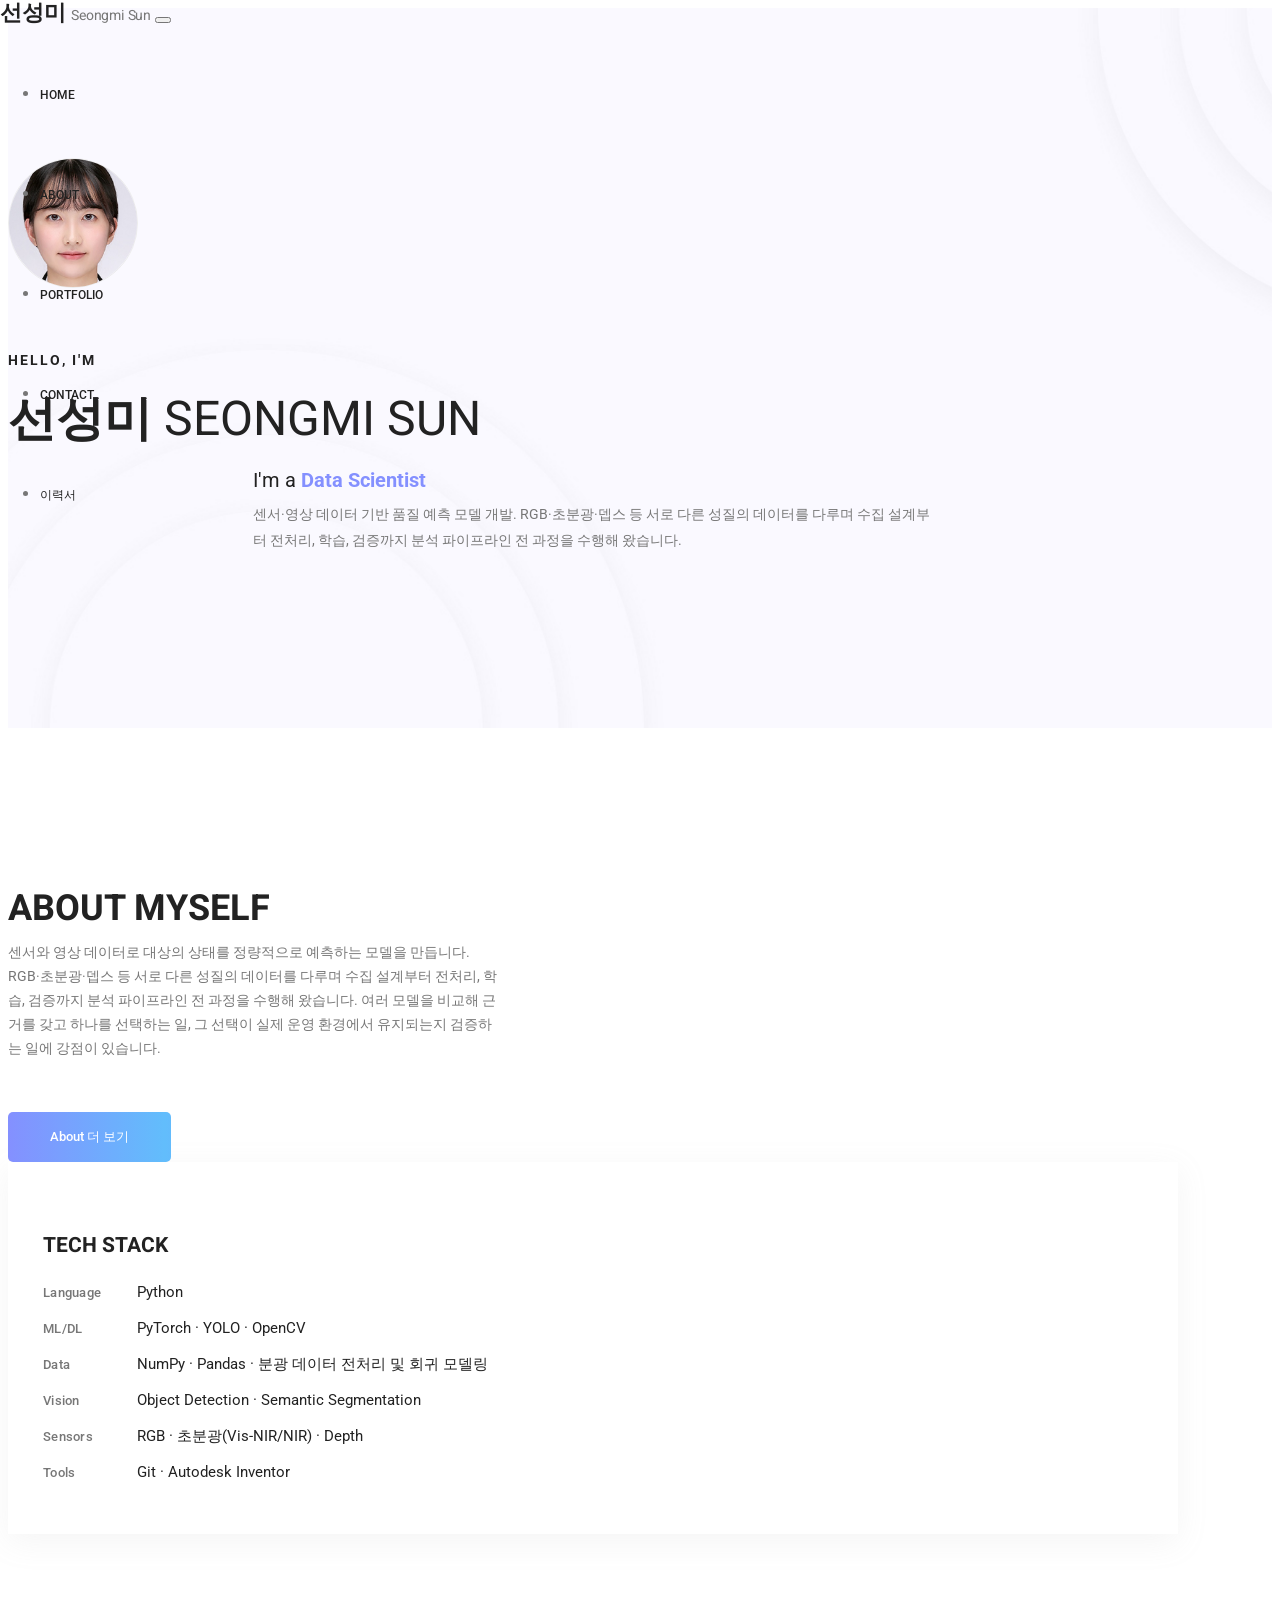
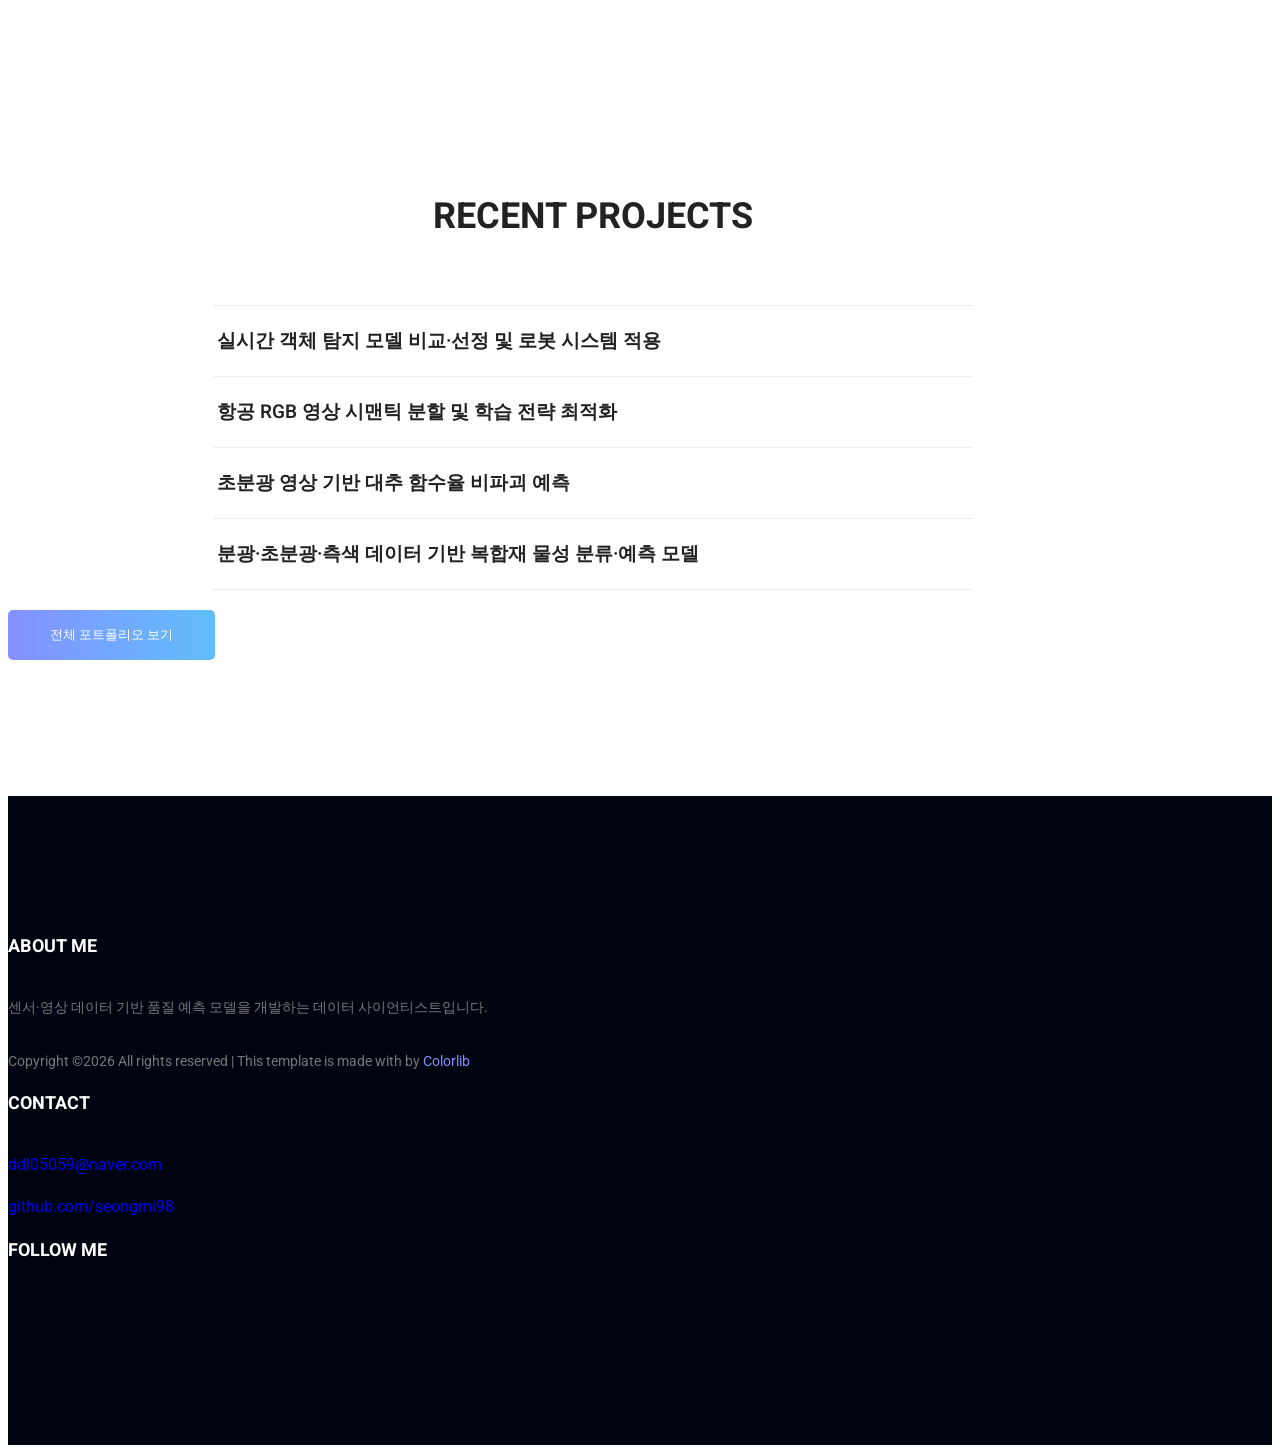
==== commit bf8a6614: "Pull real figures from the jujube-hsi-moisture repo into the case study Its README already had spect" ====
--- a/index.html
+++ b/index.html
@@ -115,7 +115,7 @@
                 <ul class="project-title-list">
                     <li><a href="project-detection">실시간 객체 탐지 모델 비교·선정 및 로봇 시스템 적용</a></li>
                     <li><a href="project-segmentation">항공 RGB 영상 시맨틱 분할 및 학습 전략 최적화</a></li>
-                    <li><a href="project-hyperspectral">초분광 영상 기반 비파괴 함수율 예측 회귀 모델</a></li>
+                    <li><a href="project-hyperspectral">초분광 영상 기반 대추 함수율 비파괴 예측</a></li>
                     <li><a href="project-composite">분광·초분광·측색 데이터 기반 복합재 물성 분류·예측 모델</a></li>
                 </ul>
                 <p class="text-center" style="margin-top:20px;"><a href="portfolio" class="banner_btn" style="display:inline-flex;">전체 포트폴리오 보기</a></p>
--- a/css/custom.css
+++ b/css/custom.css
@@ -204,6 +204,51 @@
 }
 .spec-row dd { font-size: 15px; line-height: 1.75; color: #222222; }
 
+/* ── project case-study sections (fuller write-up, replaces spec-row on
+   projects with images/graphs to show) ── */
+.case-section { margin: 32px 0; }
+.case-section h3 {
+  font-family: 'Heebo', sans-serif;
+  font-size: 19px;
+  font-weight: 700;
+  color: #222222;
+  margin-bottom: 10px;
+}
+.case-section p { font-size: 15px; line-height: 1.8; color: #333333; }
+.case-image-slot {
+  margin-top: 16px;
+  min-height: 220px;
+  border: 1px dashed #d4d4d4;
+  border-radius: 6px;
+  background: #fafafa;
+  display: flex;
+  align-items: center;
+  justify-content: center;
+  font-size: 13px;
+  color: #999999;
+  text-align: center;
+  padding: 20px;
+}
+.case-image-slot img {
+  max-width: 100%;
+  height: auto;
+  border-radius: 4px;
+}
+.case-image-slot + .case-image-slot { margin-top: 12px; }
+.case-image-row {
+  display: flex;
+  gap: 12px;
+  margin-top: 16px;
+  flex-wrap: wrap;
+}
+.case-image-row img {
+  flex: 1 1 260px;
+  max-width: 100%;
+  height: auto;
+  border: 1px solid #ededed;
+  border-radius: 6px;
+}
+
 .tags { display: flex; gap: 8px; flex-wrap: wrap; margin-top: 16px; }
 .tag {
   font-size: 12px;
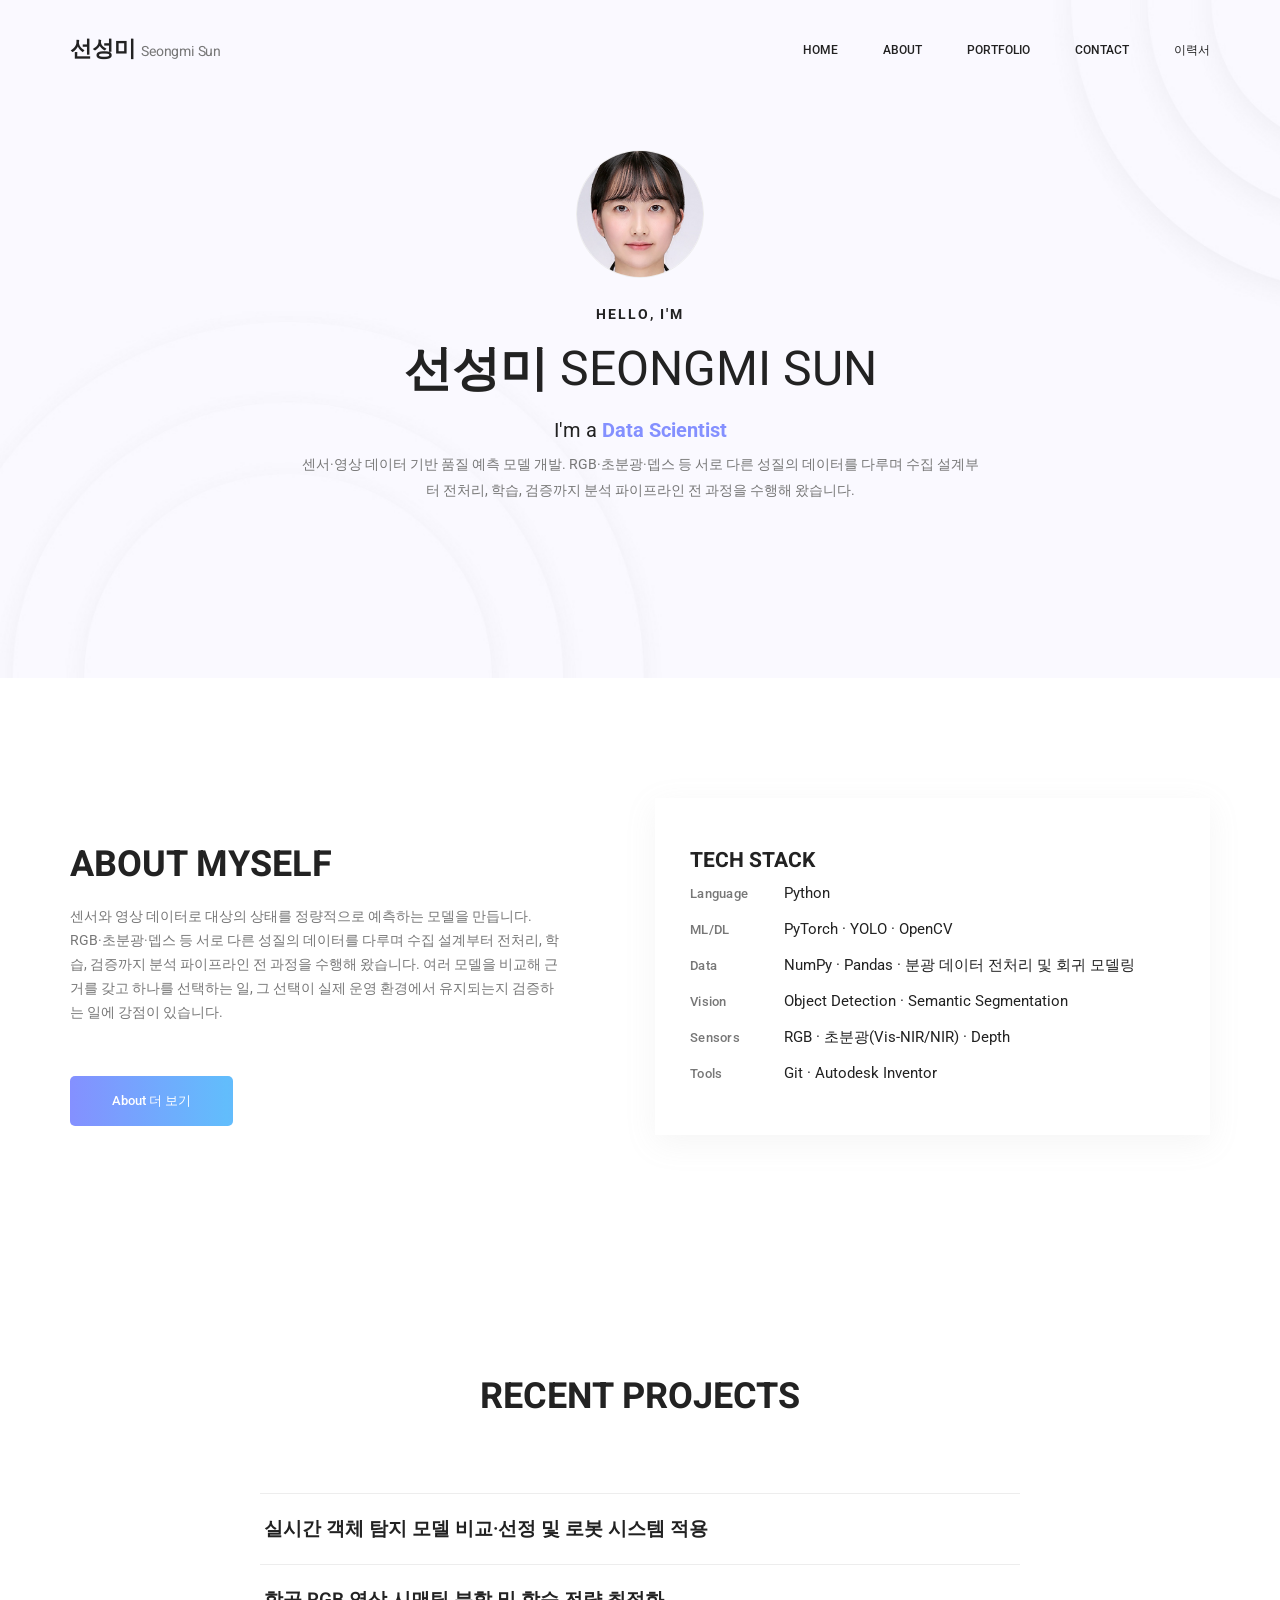
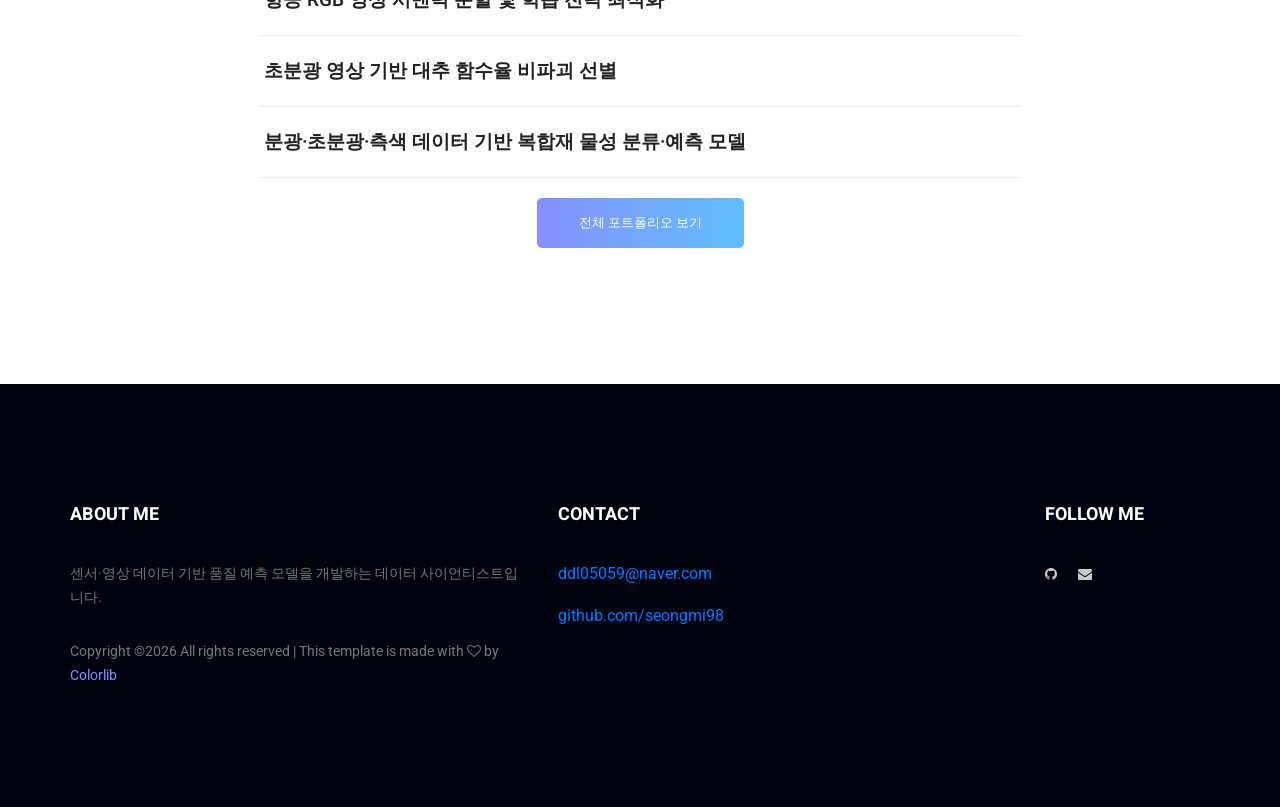
==== commit 370f429a: "Add acquisition schematic, fix image layout, move repo links to top" ====
--- a/index.html
+++ b/index.html
@@ -115,7 +115,7 @@
                 <ul class="project-title-list">
                     <li><a href="project-detection">실시간 객체 탐지 모델 비교·선정 및 로봇 시스템 적용</a></li>
                     <li><a href="project-segmentation">항공 RGB 영상 시맨틱 분할 및 학습 전략 최적화</a></li>
-                    <li><a href="project-hyperspectral">초분광 영상 기반 대추 함수율 비파괴 예측</a></li>
+                    <li><a href="project-hyperspectral">초분광 영상 기반 대추 함수율 비파괴 선별</a></li>
                     <li><a href="project-composite">분광·초분광·측색 데이터 기반 복합재 물성 분류·예측 모델</a></li>
                 </ul>
                 <p class="text-center" style="margin-top:20px;"><a href="portfolio" class="banner_btn" style="display:inline-flex;">전체 포트폴리오 보기</a></p>
--- a/vendors/linericon/style.css
+++ b/vendors/linericon/style.css
@@ -0,0 +1,536 @@
+@font-face {
+	font-family: 'Linearicons-Free';
+	src:url('fonts/Linearicons-Free.eot?w118d');
+	src:url('fonts/Linearicons-Free.eot?#iefixw118d') format('embedded-opentype'),
+		url('fonts/Linearicons-Free.woff2?w118d') format('woff2'),
+		url('fonts/Linearicons-Free.woff?w118d') format('woff'),
+		url('fonts/Linearicons-Free.ttf?w118d') format('truetype'),
+		url('fonts/Linearicons-Free.svg?w118d#Linearicons-Free') format('svg');
+	font-weight: normal;
+	font-style: normal;
+}
+
+.lnr {
+	font-family: 'Linearicons-Free';
+	speak: none;
+	font-style: normal;
+	font-weight: normal;
+	font-variant: normal;
+	text-transform: none;
+	line-height: 1;
+
+	/* Better Font Rendering =========== */
+	-webkit-font-smoothing: antialiased;
+	-moz-osx-font-smoothing: grayscale;
+}
+
+.lnr-home:before {
+	content: "\e800";
+}
+.lnr-apartment:before {
+	content: "\e801";
+}
+.lnr-pencil:before {
+	content: "\e802";
+}
+.lnr-magic-wand:before {
+	content: "\e803";
+}
+.lnr-drop:before {
+	content: "\e804";
+}
+.lnr-lighter:before {
+	content: "\e805";
+}
+.lnr-poop:before {
+	content: "\e806";
+}
+.lnr-sun:before {
+	content: "\e807";
+}
+.lnr-moon:before {
+	content: "\e808";
+}
+.lnr-cloud:before {
+	content: "\e809";
+}
+.lnr-cloud-upload:before {
+	content: "\e80a";
+}
+.lnr-cloud-download:before {
+	content: "\e80b";
+}
+.lnr-cloud-sync:before {
+	content: "\e80c";
+}
+.lnr-cloud-check:before {
+	content: "\e80d";
+}
+.lnr-database:before {
+	content: "\e80e";
+}
+.lnr-lock:before {
+	content: "\e80f";
+}
+.lnr-cog:before {
+	content: "\e810";
+}
+.lnr-trash:before {
+	content: "\e811";
+}
+.lnr-dice:before {
+	content: "\e812";
+}
+.lnr-heart:before {
+	content: "\e813";
+}
+.lnr-star:before {
+	content: "\e814";
+}
+.lnr-star-half:before {
+	content: "\e815";
+}
+.lnr-star-empty:before {
+	content: "\e816";
+}
+.lnr-flag:before {
+	content: "\e817";
+}
+.lnr-envelope:before {
+	content: "\e818";
+}
+.lnr-paperclip:before {
+	content: "\e819";
+}
+.lnr-inbox:before {
+	content: "\e81a";
+}
+.lnr-eye:before {
+	content: "\e81b";
+}
+.lnr-printer:before {
+	content: "\e81c";
+}
+.lnr-file-empty:before {
+	content: "\e81d";
+}
+.lnr-file-add:before {
+	content: "\e81e";
+}
+.lnr-enter:before {
+	content: "\e81f";
+}
+.lnr-exit:before {
+	content: "\e820";
+}
+.lnr-graduation-hat:before {
+	content: "\e821";
+}
+.lnr-license:before {
+	content: "\e822";
+}
+.lnr-music-note:before {
+	content: "\e823";
+}
+.lnr-film-play:before {
+	content: "\e824";
+}
+.lnr-camera-video:before {
+	content: "\e825";
+}
+.lnr-camera:before {
+	content: "\e826";
+}
+.lnr-picture:before {
+	content: "\e827";
+}
+.lnr-book:before {
+	content: "\e828";
+}
+.lnr-bookmark:before {
+	content: "\e829";
+}
+.lnr-user:before {
+	content: "\e82a";
+}
+.lnr-users:before {
+	content: "\e82b";
+}
+.lnr-shirt:before {
+	content: "\e82c";
+}
+.lnr-store:before {
+	content: "\e82d";
+}
+.lnr-cart:before {
+	content: "\e82e";
+}
+.lnr-tag:before {
+	content: "\e82f";
+}
+.lnr-phone-handset:before {
+	content: "\e830";
+}
+.lnr-phone:before {
+	content: "\e831";
+}
+.lnr-pushpin:before {
+	content: "\e832";
+}
+.lnr-map-marker:before {
+	content: "\e833";
+}
+.lnr-map:before {
+	content: "\e834";
+}
+.lnr-location:before {
+	content: "\e835";
+}
+.lnr-calendar-full:before {
+	content: "\e836";
+}
+.lnr-keyboard:before {
+	content: "\e837";
+}
+.lnr-spell-check:before {
+	content: "\e838";
+}
+.lnr-screen:before {
+	content: "\e839";
+}
+.lnr-smartphone:before {
+	content: "\e83a";
+}
+.lnr-tablet:before {
+	content: "\e83b";
+}
+.lnr-laptop:before {
+	content: "\e83c";
+}
+.lnr-laptop-phone:before {
+	content: "\e83d";
+}
+.lnr-power-switch:before {
+	content: "\e83e";
+}
+.lnr-bubble:before {
+	content: "\e83f";
+}
+.lnr-heart-pulse:before {
+	content: "\e840";
+}
+.lnr-construction:before {
+	content: "\e841";
+}
+.lnr-pie-chart:before {
+	content: "\e842";
+}
+.lnr-chart-bars:before {
+	content: "\e843";
+}
+.lnr-gift:before {
+	content: "\e844";
+}
+.lnr-diamond:before {
+	content: "\e845";
+}
+.lnr-linearicons:before {
+	content: "\e846";
+}
+.lnr-dinner:before {
+	content: "\e847";
+}
+.lnr-coffee-cup:before {
+	content: "\e848";
+}
+.lnr-leaf:before {
+	content: "\e849";
+}
+.lnr-paw:before {
+	content: "\e84a";
+}
+.lnr-rocket:before {
+	content: "\e84b";
+}
+.lnr-briefcase:before {
+	content: "\e84c";
+}
+.lnr-bus:before {
+	content: "\e84d";
+}
+.lnr-car:before {
+	content: "\e84e";
+}
+.lnr-train:before {
+	content: "\e84f";
+}
+.lnr-bicycle:before {
+	content: "\e850";
+}
+.lnr-wheelchair:before {
+	content: "\e851";
+}
+.lnr-select:before {
+	content: "\e852";
+}
+.lnr-earth:before {
+	content: "\e853";
+}
+.lnr-smile:before {
+	content: "\e854";
+}
+.lnr-sad:before {
+	content: "\e855";
+}
+.lnr-neutral:before {
+	content: "\e856";
+}
+.lnr-mustache:before {
+	content: "\e857";
+}
+.lnr-alarm:before {
+	content: "\e858";
+}
+.lnr-bullhorn:before {
+	content: "\e859";
+}
+.lnr-volume-high:before {
+	content: "\e85a";
+}
+.lnr-volume-medium:before {
+	content: "\e85b";
+}
+.lnr-volume-low:before {
+	content: "\e85c";
+}
+.lnr-volume:before {
+	content: "\e85d";
+}
+.lnr-mic:before {
+	content: "\e85e";
+}
+.lnr-hourglass:before {
+	content: "\e85f";
+}
+.lnr-undo:before {
+	content: "\e860";
+}
+.lnr-redo:before {
+	content: "\e861";
+}
+.lnr-sync:before {
+	content: "\e862";
+}
+.lnr-history:before {
+	content: "\e863";
+}
+.lnr-clock:before {
+	content: "\e864";
+}
+.lnr-download:before {
+	content: "\e865";
+}
+.lnr-upload:before {
+	content: "\e866";
+}
+.lnr-enter-down:before {
+	content: "\e867";
+}
+.lnr-exit-up:before {
+	content: "\e868";
+}
+.lnr-bug:before {
+	content: "\e869";
+}
+.lnr-code:before {
+	content: "\e86a";
+}
+.lnr-link:before {
+	content: "\e86b";
+}
+.lnr-unlink:before {
+	content: "\e86c";
+}
+.lnr-thumbs-up:before {
+	content: "\e86d";
+}
+.lnr-thumbs-down:before {
+	content: "\e86e";
+}
+.lnr-magnifier:before {
+	content: "\e86f";
+}
+.lnr-cross:before {
+	content: "\e870";
+}
+.lnr-menu:before {
+	content: "\e871";
+}
+.lnr-list:before {
+	content: "\e872";
+}
+.lnr-chevron-up:before {
+	content: "\e873";
+}
+.lnr-chevron-down:before {
+	content: "\e874";
+}
+.lnr-chevron-left:before {
+	content: "\e875";
+}
+.lnr-chevron-right:before {
+	content: "\e876";
+}
+.lnr-arrow-up:before {
+	content: "\e877";
+}
+.lnr-arrow-down:before {
+	content: "\e878";
+}
+.lnr-arrow-left:before {
+	content: "\e879";
+}
+.lnr-arrow-right:before {
+	content: "\e87a";
+}
+.lnr-move:before {
+	content: "\e87b";
+}
+.lnr-warning:before {
+	content: "\e87c";
+}
+.lnr-question-circle:before {
+	content: "\e87d";
+}
+.lnr-menu-circle:before {
+	content: "\e87e";
+}
+.lnr-checkmark-circle:before {
+	content: "\e87f";
+}
+.lnr-cross-circle:before {
+	content: "\e880";
+}
+.lnr-plus-circle:before {
+	content: "\e881";
+}
+.lnr-circle-minus:before {
+	content: "\e882";
+}
+.lnr-arrow-up-circle:before {
+	content: "\e883";
+}
+.lnr-arrow-down-circle:before {
+	content: "\e884";
+}
+.lnr-arrow-left-circle:before {
+	content: "\e885";
+}
+.lnr-arrow-right-circle:before {
+	content: "\e886";
+}
+.lnr-chevron-up-circle:before {
+	content: "\e887";
+}
+.lnr-chevron-down-circle:before {
+	content: "\e888";
+}
+.lnr-chevron-left-circle:before {
+	content: "\e889";
+}
+.lnr-chevron-right-circle:before {
+	content: "\e88a";
+}
+.lnr-crop:before {
+	content: "\e88b";
+}
+.lnr-frame-expand:before {
+	content: "\e88c";
+}
+.lnr-frame-contract:before {
+	content: "\e88d";
+}
+.lnr-layers:before {
+	content: "\e88e";
+}
+.lnr-funnel:before {
+	content: "\e88f";
+}
+.lnr-text-format:before {
+	content: "\e890";
+}
+.lnr-text-format-remove:before {
+	content: "\e891";
+}
+.lnr-text-size:before {
+	content: "\e892";
+}
+.lnr-bold:before {
+	content: "\e893";
+}
+.lnr-italic:before {
+	content: "\e894";
+}
+.lnr-underline:before {
+	content: "\e895";
+}
+.lnr-strikethrough:before {
+	content: "\e896";
+}
+.lnr-highlight:before {
+	content: "\e897";
+}
+.lnr-text-align-left:before {
+	content: "\e898";
+}
+.lnr-text-align-center:before {
+	content: "\e899";
+}
+.lnr-text-align-right:before {
+	content: "\e89a";
+}
+.lnr-text-align-justify:before {
+	content: "\e89b";
+}
+.lnr-line-spacing:before {
+	content: "\e89c";
+}
+.lnr-indent-increase:before {
+	content: "\e89d";
+}
+.lnr-indent-decrease:before {
+	content: "\e89e";
+}
+.lnr-pilcrow:before {
+	content: "\e89f";
+}
+.lnr-direction-ltr:before {
+	content: "\e8a0";
+}
+.lnr-direction-rtl:before {
+	content: "\e8a1";
+}
+.lnr-page-break:before {
+	content: "\e8a2";
+}
+.lnr-sort-alpha-asc:before {
+	content: "\e8a3";
+}
+.lnr-sort-amount-asc:before {
+	content: "\e8a4";
+}
+.lnr-hand:before {
+	content: "\e8a5";
+}
+.lnr-pointer-up:before {
+	content: "\e8a6";
+}
+.lnr-pointer-right:before {
+	content: "\e8a7";
+}
+.lnr-pointer-down:before {
+	content: "\e8a8";
+}
+.lnr-pointer-left:before {
+	content: "\e8a9";
+}
--- a/css/style.css
+++ b/css/style.css
@@ -1,3087 +1,3087 @@
-/*----------------------------------------------------
-@File: Default Styles
-@Author: Rocky Ahmed
-@URL: http://wethemez.com
-Author E-mail: rockybd1995@gmail.com
-
-This file contains the styling for the actual theme, this
-is the file you need to edit to change the look of the
-theme.
----------------------------------------------------- */
-/*=====================================================================
-@Template Name: HostHub Construction 
-@Author: Rocky Ahmed
-@Developed By: Rocky Ahmed
-@Developer URL: http://rocky.wethemez.com
-Author E-mail: rockybd1995@gmail.com
-
-@Default Styles
-
-Table of Content:
-01/ Variables
-02/ predefin
-03/ header
-04/ button
-05/ banner
-06/ breadcrumb
-07/ about
-08/ team
-09/ project 
-10/ price 
-11/ team 
-12/ blog 
-13/ video  
-14/ features  
-15/ career  
-16/ contact 
-17/ footer
-
-=====================================================================*/
-/*----------------------------------------------------*/
-/*font Variables*/
-/*Color Variables*/
-/*=================== fonts ====================*/
-@import url("https://fonts.googleapis.com/css?family=Heebo:300,400,500,700|Roboto:300,400,500,700");
-/*---------------------------------------------------- */
-/*----------------------------------------------------*/
-.list {
-  list-style: none;
-  margin: 0px;
-  padding: 0px; }
-
-a {
-  text-decoration: none;
-  transition: all 0.3s ease-in-out; }
-  a:hover, a:focus {
-    text-decoration: none;
-    outline: none; }
-
-.row.m0 {
-  margin: 0px; }
-
-body {
-  line-height: 26px;
-  font-size: 16px;
-  font-family: "Roboto", sans-serif;
-  font-weight: normal;
-  color: #777777; }
-
-h1, h2, h3, h4, h5, h6 {
-  font-family: "Heebo", sans-serif;
-  font-weight: bold; }
-
-button:focus {
-  outline: none;
-  box-shadow: none; }
-
-.p_120 {
-  padding-top: 120px;
-  padding-bottom: 120px; }
-
-.pad_top {
-  padding-top: 120px; }
-
-.pad_btm {
-  padding-bottom: 120px; }
-
-.mt-25 {
-  margin-top: 25px; }
-
-.p0 {
-  padding-left: 0px;
-  padding-right: 0px; }
-
-@media (min-width: 1200px) {
-  .container {
-    max-width: 1170px; } }
-
-@media (min-width: 1620px) {
-  .box_1620 {
-    max-width: 1650px;
-    margin: auto; } }
-.white_bg {
-  background: #fff !important; }
-
-/* Main Title Area css
-============================================================================================ */
-.main_title {
-  text-align: center;
-  margin-bottom: 75px; }
-  .main_title h2 {
-    font-family: "Heebo", sans-serif;
-    font-size: 36px;
-    color: #222222;
-    font-weight: bold;
-    margin-bottom: 15px;
-    text-transform: uppercase; }
-  .main_title p {
-    font-size: 16px;
-    font-family: "Roboto", sans-serif;
-    line-height: 26px;
-    color: #777777;
-    margin-bottom: 0px;
-    max-width: 570px;
-    margin: auto; }
-  .main_title.white h2 {
-    color: #fff; }
-  .main_title.white p {
-    color: #fff;
-    opacity: .6; }
-
-/* End Main Title Area css
-============================================================================================ */
-/*---------------------------------------------------- */
-/*----------------------------------------------------*/
-.header_area {
-  position: absolute;
-  width: 100%;
-  top: 0;
-  left: 0;
-  z-index: 99;
-  transition: background 0.4s, all 0.3s linear; }
-  .header_area .navbar {
-    background: transparent;
-    padding: 0px;
-    border: 0px;
-    border-radius: 0px; }
-    .header_area .navbar .nav .nav-item {
-      margin-right: 45px; }
-      .header_area .navbar .nav .nav-item .nav-link {
-        font: 500 12px/100px "Roboto", sans-serif;
-        text-transform: uppercase;
-        color: #222222;
-        padding: 0px;
-        display: inline-block; }
-        .header_area .navbar .nav .nav-item .nav-link:after {
-          display: none; }
-      .header_area .navbar .nav .nav-item.submenu {
-        position: relative; }
-        .header_area .navbar .nav .nav-item.submenu ul {
-          border: none;
-          padding: 0px;
-          border-radius: 0px;
-          box-shadow: none;
-          margin: 0px;
-          background: #fff; }
-          @media (min-width: 992px) {
-            .header_area .navbar .nav .nav-item.submenu ul {
-              position: absolute;
-              top: 120%;
-              left: 0px;
-              min-width: 200px;
-              text-align: left;
-              opacity: 0;
-              transition: all 300ms ease-in;
-              visibility: hidden;
-              display: block;
-              border: none;
-              padding: 0px;
-              border-radius: 0px;
-              box-shadow: 0px 10px 30px 0px rgba(0, 0, 0, 0.4); } }
-          .header_area .navbar .nav .nav-item.submenu ul:before {
-            content: "";
-            width: 0;
-            height: 0;
-            border-style: solid;
-            border-width: 10px 10px 0 10px;
-            border-color: #eeeeee transparent transparent transparent;
-            position: absolute;
-            right: 24px;
-            top: 45px;
-            z-index: 3;
-            opacity: 0;
-            transition: all 400ms linear; }
-          .header_area .navbar .nav .nav-item.submenu ul .nav-item {
-            display: block;
-            float: none;
-            margin-right: 0px;
-            border-bottom: 1px solid #ededed;
-            margin-left: 0px;
-            transition: all 0.4s linear; }
-            .header_area .navbar .nav .nav-item.submenu ul .nav-item .nav-link {
-              line-height: 45px;
-              color: #222222;
-              padding: 0px 30px;
-              transition: all 150ms linear;
-              display: block;
-              margin-right: 0px; }
-            .header_area .navbar .nav .nav-item.submenu ul .nav-item:last-child {
-              border-bottom: none; }
-            .header_area .navbar .nav .nav-item.submenu ul .nav-item:hover .nav-link {
-              background: #8490ff;
-              color: #fff; }
-        @media (min-width: 992px) {
-          .header_area .navbar .nav .nav-item.submenu:hover ul {
-            visibility: visible;
-            opacity: 1;
-            top: 100%; } }
-        .header_area .navbar .nav .nav-item.submenu:hover ul .nav-item {
-          margin-top: 0px; }
-      .header_area .navbar .nav .nav-item:last-child {
-        margin-right: 0px; }
-    .header_area .navbar .search {
-      font-size: 12px;
-      line-height: 60px;
-      display: inline-block;
-      color: #222222;
-      margin-left: 80px; }
-      .header_area .navbar .search i {
-        font-weight: 600; }
-  .header_area.navbar_fixed .main_menu {
-    position: fixed;
-    width: 100%;
-    top: -70px;
-    left: 0;
-    right: 0;
-    background: #fff;
-    transform: translateY(70px);
-    transition: transform 500ms ease, background 500ms ease;
-    -webkit-transition: transform 500ms ease, background 500ms ease;
-    box-shadow: 0px 3px 16px 0px rgba(0, 0, 0, 0.1); }
-    .header_area.navbar_fixed .main_menu .navbar .nav .nav-item .nav-link {
-      line-height: 70px; }
-  @media (min-width: 992px) {
-    .header_area.white_menu .navbar .navbar-brand img {
-      display: none; }
-      .header_area.white_menu .navbar .navbar-brand img + img {
-        display: inline-block; } }
-  @media (max-width: 991px) {
-    .header_area.white_menu .navbar .navbar-brand img {
-      display: inline-block; }
-      .header_area.white_menu .navbar .navbar-brand img + img {
-        display: none; } }
-  .header_area.white_menu .navbar .nav .nav-item .nav-link {
-    color: #fff; }
-  .header_area.white_menu.navbar_fixed .main_menu .navbar .navbar-brand img {
-    display: inline-block; }
-    .header_area.white_menu.navbar_fixed .main_menu .navbar .navbar-brand img + img {
-      display: none; }
-  .header_area.white_menu.navbar_fixed .main_menu .navbar .nav .nav-item .nav-link {
-    line-height: 70px;
-    color: #222222; }
-
-.top_menu {
-  background: #ec9d5f; }
-  .top_menu .float-left a {
-    line-height: 40px;
-    display: inline-block;
-    color: #fff;
-    font-family: "Roboto", sans-serif;
-    text-transform: uppercase;
-    font-size: 12px;
-    margin-right: 50px;
-    transition: all 300ms linear 0s; }
-    .top_menu .float-left a:last-child {
-      margin-right: 0px; }
-    .top_menu .float-left a:hover {
-      color: #8490ff; }
-  .top_menu .float-right .pur_btn {
-    background: #8490ff;
-    color: #fff;
-    font-family: "Roboto", sans-serif;
-    line-height: 40px;
-    display: block;
-    padding: 0px 40px;
-    font-weight: 500;
-    font-size: 12px; }
-
-/*---------------------------------------------------- */
-/*----------------------------------------------------*/
-/* Home Banner Area css
-============================================================================================ */
-.home_banner_area {
-  z-index: 1;
-  background: url(../img/banner/home-banner.jpg) no-repeat scroll center center;
-  background-size: cover; }
-  .home_banner_area .banner_inner {
-    width: 100%; }
-    .home_banner_area .banner_inner .home_left_img {
-      padding-top: 195px; }
-    .home_banner_area .banner_inner .col-lg-6 {
-      vertical-align: middle;
-      align-self: center; }
-    .home_banner_area .banner_inner .banner_content {
-      text-align: left;
-      color: #222222; }
-      .home_banner_area .banner_inner .banner_content h5 {
-        font-size: 14px;
-        font-family: "Roboto", sans-serif;
-        text-transform: uppercase;
-        letter-spacing: 2.1px;
-        margin-bottom: 20px; }
-      .home_banner_area .banner_inner .banner_content h2 {
-        margin-top: 0px;
-        font-size: 48px;
-        font-weight: bold;
-        font-family: "Heebo", sans-serif;
-        line-height: 54px;
-        text-transform: uppercase;
-        margin-bottom: 20px; }
-      .home_banner_area .banner_inner .banner_content p {
-        color: #777777;
-        font-family: "Roboto", sans-serif;
-        max-width: 680px;
-        font-size: 14px;
-        line-height: 26px;
-        margin: 0px auto 45px; }
-      .home_banner_area .banner_inner .banner_content .banner_map_img {
-        text-align: right; }
-
-.blog_banner {
-  min-height: 780px;
-  position: relative;
-  z-index: 1;
-  overflow: hidden;
-  margin-bottom: 0px; }
-  .blog_banner .banner_inner {
-    background: #04091e;
-    position: relative;
-    overflow: hidden;
-    width: 100%;
-    min-height: 780px;
-    z-index: 1; }
-    .blog_banner .banner_inner .overlay {
-      background: url(../img/banner/banner-2.jpg) no-repeat scroll center center;
-      opacity: .5;
-      height: 125%;
-      position: absolute;
-      left: 0px;
-      top: 0px;
-      width: 100%;
-      z-index: -1; }
-    .blog_banner .banner_inner .blog_b_text {
-      max-width: 700px;
-      margin: auto;
-      color: #fff;
-      margin-top: 40px; }
-      .blog_banner .banner_inner .blog_b_text h2 {
-        font-size: 60px;
-        font-weight: 500;
-        font-family: "Roboto", sans-serif;
-        line-height: 66px;
-        margin-bottom: 15px; }
-      .blog_banner .banner_inner .blog_b_text p {
-        font-size: 16px;
-        margin-bottom: 35px; }
-      .blog_banner .banner_inner .blog_b_text .white_bg_btn {
-        line-height: 42px;
-        padding: 0px 45px; }
-
-.banner_box {
-  max-width: 1620px;
-  margin: auto; }
-
-.banner_area {
-  position: relative;
-  z-index: 1;
-  min-height: 430px; }
-  .banner_area .banner_inner {
-    position: relative;
-    overflow: hidden;
-    width: 100%;
-    min-height: 430px;
-    background: #f9f9ff;
-    z-index: 1; }
-    .banner_area .banner_inner .banner_content {
-      margin-top: 70px; }
-      .banner_area .banner_inner .banner_content h2 {
-        color: #222222;
-        font-size: 36px;
-        font-family: "Heebo", sans-serif;
-        margin-bottom: 0px;
-        text-transform: uppercase;
-        font-weight: bold; }
-      .banner_area .banner_inner .banner_content .page_link a {
-        font-size: 14px;
-        color: #777777;
-        font-family: "Roboto", sans-serif;
-        margin-right: 32px;
-        position: relative; }
-        .banner_area .banner_inner .banner_content .page_link a:before {
-          content: "\e87a";
-          font-family: 'Linearicons-Free';
-          font-size: 14px;
-          position: absolute;
-          right: -25px;
-          top: 54%;
-          transform: translateY(-50%); }
-        .banner_area .banner_inner .banner_content .page_link a:last-child {
-          margin-right: 0px; }
-          .banner_area .banner_inner .banner_content .page_link a:last-child:before {
-            display: none; }
-
-/* End Home Banner Area css
-============================================================================================ */
-/*---------------------------------------------------- */
-/*----------------------------------------------------*/
-/* Latest Blog Area css
-============================================================================================ */
-.l_blog_item .l_blog_text .date {
-  margin-top: 24px;
-  margin-bottom: 15px; }
-  .l_blog_item .l_blog_text .date a {
-    color: #777777;
-    font-size: 12px;
-    font-family: "Roboto", sans-serif; }
-.l_blog_item .l_blog_text h4 {
-  font-size: 21px;
-  color: #222222;
-  margin-bottom: 20px;
-  transition: all 300ms linear 0s;
-  font-family: "Heebo", sans-serif;
-  font-weight: bold;
-  text-transform: uppercase;
-  max-width: 300px; }
-  .l_blog_item .l_blog_text h4:hover {
-    color: #8490ff; }
-.l_blog_item .l_blog_text p {
-  margin-bottom: 0px;
-  font-size: 14px;
-  font-family: "Roboto", sans-serif; }
-
-/* End Latest Blog Area css
-============================================================================================ */
-/* Causes Area css
-============================================================================================ */
-.causes_slider .owl-dots {
-  text-align: center;
-  margin-top: 80px; }
-  .causes_slider .owl-dots .owl-dot {
-    height: 14px;
-    width: 14px;
-    background: #eeeeee;
-    display: inline-block;
-    margin-right: 7px; }
-    .causes_slider .owl-dots .owl-dot:last-child {
-      margin-right: 0px; }
-    .causes_slider .owl-dots .owl-dot.active {
-      background: #8490ff; }
-
-.causes_item {
-  background: #fff; }
-  .causes_item .causes_img {
-    position: relative; }
-    .causes_item .causes_img .c_parcent {
-      position: absolute;
-      bottom: 0px;
-      width: 100%;
-      left: 0px;
-      height: 3px;
-      background: rgba(255, 255, 255, 0.5); }
-      .causes_item .causes_img .c_parcent span {
-        width: 70%;
-        height: 3px;
-        background: #8490ff;
-        position: absolute;
-        left: 0px;
-        bottom: 0px; }
-        .causes_item .causes_img .c_parcent span:before {
-          content: "75%";
-          position: absolute;
-          right: -10px;
-          bottom: 0px;
-          background: #8490ff;
-          color: #fff;
-          padding: 0px 5px; }
-  .causes_item .causes_text {
-    padding: 30px 35px 40px 30px; }
-    .causes_item .causes_text h4 {
-      color: #222222;
-      font-family: "Roboto", sans-serif;
-      font-size: 18px;
-      font-weight: 600;
-      margin-bottom: 15px;
-      cursor: pointer; }
-      .causes_item .causes_text h4:hover {
-        color: #8490ff; }
-    .causes_item .causes_text p {
-      font-size: 14px;
-      line-height: 24px;
-      color: #777777;
-      font-weight: 300;
-      margin-bottom: 0px; }
-  .causes_item .causes_bottom a {
-    width: 50%;
-    border: 1px solid #8490ff;
-    text-align: center;
-    float: left;
-    line-height: 50px;
-    background: #8490ff;
-    color: #fff;
-    font-family: "Roboto", sans-serif;
-    font-size: 14px;
-    font-weight: 500; }
-    .causes_item .causes_bottom a + a {
-      border-color: #eeeeee;
-      background: #fff;
-      font-size: 14px;
-      color: #222222; }
-
-/* End Causes Area css
-============================================================================================ */
-/*================= latest_blog_area css =============*/
-.single-recent-blog-post {
-  margin-bottom: 30px; }
-  .single-recent-blog-post .thumb {
-    overflow: hidden; }
-    .single-recent-blog-post .thumb img {
-      transition: all 0.7s linear; }
-  .single-recent-blog-post .details {
-    padding-top: 30px; }
-    .single-recent-blog-post .details .sec_h4 {
-      line-height: 24px;
-      padding: 10px 0px 13px;
-      transition: all 0.3s linear; }
-      .single-recent-blog-post .details .sec_h4:hover {
-        color: #777777; }
-  .single-recent-blog-post .date {
-    font-size: 14px;
-    line-height: 24px;
-    font-weight: 400; }
-  .single-recent-blog-post:hover img {
-    transform: scale(1.23) rotate(10deg); }
-
-.tags .tag_btn {
-  font-size: 12px;
-  font-weight: 500;
-  line-height: 20px;
-  border: 1px solid #eeeeee;
-  display: inline-block;
-  padding: 1px 18px;
-  text-align: center;
-  color: #222222; }
-  .tags .tag_btn:before {
-    background: #8490ff; }
-  .tags .tag_btn + .tag_btn {
-    margin-left: 2px; }
-
-/*========= blog_categorie_area css ===========*/
-.blog_categorie_area {
-  padding-top: 80px;
-  padding-bottom: 80px; }
-
-.categories_post {
-  position: relative;
-  text-align: center;
-  cursor: pointer; }
-  .categories_post img {
-    max-width: 100%; }
-  .categories_post .categories_details {
-    position: absolute;
-    top: 20px;
-    left: 20px;
-    right: 20px;
-    bottom: 20px;
-    background: rgba(34, 34, 34, 0.8);
-    color: #fff;
-    transition: all 0.3s linear;
-    display: flex;
-    align-items: center;
-    justify-content: center; }
-    .categories_post .categories_details h5 {
-      margin-bottom: 0px;
-      font-size: 18px;
-      line-height: 26px;
-      text-transform: uppercase;
-      color: #fff;
-      position: relative; }
-    .categories_post .categories_details p {
-      font-weight: 300;
-      font-size: 14px;
-      line-height: 26px;
-      margin-bottom: 0px; }
-    .categories_post .categories_details .border_line {
-      margin: 10px 0px;
-      background: #fff;
-      width: 100%;
-      height: 1px; }
-  .categories_post:hover .categories_details {
-    background: rgba(56, 152, 248, 0.85); }
-
-/*============ blog_left_sidebar css ==============*/
-.blog_item {
-  margin-bottom: 40px; }
-
-.blog_info {
-  padding-top: 30px; }
-  .blog_info .post_tag {
-    padding-bottom: 20px; }
-    .blog_info .post_tag a {
-      font: 300 14px/21px "Roboto", sans-serif;
-      color: #222222; }
-      .blog_info .post_tag a:hover {
-        color: #777777; }
-      .blog_info .post_tag a.active {
-        color: #8490ff; }
-  .blog_info .blog_meta li a {
-    font: 300 14px/20px "Roboto", sans-serif;
-    color: #777777;
-    vertical-align: middle;
-    padding-bottom: 12px;
-    display: inline-block; }
-    .blog_info .blog_meta li a i {
-      color: #222222;
-      font-size: 16px;
-      font-weight: 600;
-      padding-left: 15px;
-      line-height: 20px;
-      vertical-align: middle; }
-    .blog_info .blog_meta li a:hover {
-      color: #8490ff; }
-
-.blog_post img {
-  max-width: 100%; }
-
-.blog_details {
-  padding-top: 20px; }
-  .blog_details h2 {
-    font-size: 24px;
-    line-height: 36px;
-    color: #222222;
-    font-weight: 600;
-    transition: all 0.3s linear; }
-    .blog_details h2:hover {
-      color: #8490ff; }
-  .blog_details p {
-    margin-bottom: 26px; }
-
-.view_btn {
-  font-size: 14px;
-  line-height: 36px;
-  display: inline-block;
-  color: #222222;
-  font-weight: 500;
-  padding: 0px 30px;
-  background: #fff; }
-
-.blog_right_sidebar {
-  border: 1px solid #eeeeee;
-  background: #fafaff;
-  padding: 30px; }
-  .blog_right_sidebar .widget_title {
-    font-size: 18px;
-    line-height: 25px;
-    background: #8490ff;
-    text-align: center;
-    color: #fff;
-    padding: 8px 0px;
-    margin-bottom: 30px; }
-  .blog_right_sidebar .search_widget .input-group .form-control {
-    font-size: 14px;
-    line-height: 29px;
-    border: 0px;
-    width: 100%;
-    font-weight: 300;
-    color: #fff;
-    padding-left: 20px;
-    border-radius: 45px;
-    z-index: 0;
-    background: #8490ff; }
-    .blog_right_sidebar .search_widget .input-group .form-control.placeholder {
-      color: #fff; }
-    .blog_right_sidebar .search_widget .input-group .form-control:-moz-placeholder {
-      color: #fff; }
-    .blog_right_sidebar .search_widget .input-group .form-control::-moz-placeholder {
-      color: #fff; }
-    .blog_right_sidebar .search_widget .input-group .form-control::-webkit-input-placeholder {
-      color: #fff; }
-    .blog_right_sidebar .search_widget .input-group .form-control:focus {
-      box-shadow: none; }
-  .blog_right_sidebar .search_widget .input-group .btn-default {
-    position: absolute;
-    right: 20px;
-    background: transparent;
-    border: 0px;
-    box-shadow: none;
-    font-size: 14px;
-    color: #fff;
-    padding: 0px;
-    top: 50%;
-    transform: translateY(-50%);
-    z-index: 1; }
-  .blog_right_sidebar .author_widget {
-    text-align: center; }
-    .blog_right_sidebar .author_widget h4 {
-      font-size: 18px;
-      line-height: 20px;
-      color: #222222;
-      margin-bottom: 5px;
-      margin-top: 30px; }
-    .blog_right_sidebar .author_widget p {
-      margin-bottom: 0px; }
-    .blog_right_sidebar .author_widget .social_icon {
-      padding: 7px 0px 15px; }
-      .blog_right_sidebar .author_widget .social_icon a {
-        font-size: 14px;
-        color: #222222;
-        transition: all 0.2s linear; }
-        .blog_right_sidebar .author_widget .social_icon a + a {
-          margin-left: 20px; }
-        .blog_right_sidebar .author_widget .social_icon a:hover {
-          color: #8490ff; }
-  .blog_right_sidebar .popular_post_widget .post_item .media-body {
-    justify-content: center;
-    align-self: center;
-    padding-left: 20px; }
-    .blog_right_sidebar .popular_post_widget .post_item .media-body h3 {
-      font-size: 14px;
-      line-height: 20px;
-      color: #222222;
-      margin-bottom: 4px;
-      transition: all 0.3s linear; }
-      .blog_right_sidebar .popular_post_widget .post_item .media-body h3:hover {
-        color: #8490ff; }
-    .blog_right_sidebar .popular_post_widget .post_item .media-body p {
-      font-size: 12px;
-      line-height: 21px;
-      margin-bottom: 0px; }
-  .blog_right_sidebar .popular_post_widget .post_item + .post_item {
-    margin-top: 20px; }
-  .blog_right_sidebar .post_category_widget .cat-list li {
-    border-bottom: 2px dotted #eee;
-    transition: all 0.3s ease 0s;
-    padding-bottom: 12px; }
-    .blog_right_sidebar .post_category_widget .cat-list li a {
-      font-size: 14px;
-      line-height: 20px;
-      color: #777; }
-      .blog_right_sidebar .post_category_widget .cat-list li a p {
-        margin-bottom: 0px; }
-    .blog_right_sidebar .post_category_widget .cat-list li + li {
-      padding-top: 15px; }
-    .blog_right_sidebar .post_category_widget .cat-list li:hover {
-      border-color: #8490ff; }
-      .blog_right_sidebar .post_category_widget .cat-list li:hover a {
-        color: #8490ff; }
-  .blog_right_sidebar .newsletter_widget {
-    text-align: center; }
-    .blog_right_sidebar .newsletter_widget .form-group {
-      margin-bottom: 8px; }
-    .blog_right_sidebar .newsletter_widget .input-group-prepend {
-      margin-right: -1px; }
-    .blog_right_sidebar .newsletter_widget .input-group-text {
-      background: #fff;
-      border-radius: 0px;
-      vertical-align: top;
-      font-size: 12px;
-      line-height: 36px;
-      padding: 0px 0px 0px 15px;
-      border: 1px solid #eeeeee;
-      border-right: 0px; }
-    .blog_right_sidebar .newsletter_widget .form-control {
-      font-size: 12px;
-      line-height: 24px;
-      color: #cccccc;
-      border: 1px solid #eeeeee;
-      border-left: 0px;
-      border-radius: 0px; }
-      .blog_right_sidebar .newsletter_widget .form-control.placeholder {
-        color: #cccccc; }
-      .blog_right_sidebar .newsletter_widget .form-control:-moz-placeholder {
-        color: #cccccc; }
-      .blog_right_sidebar .newsletter_widget .form-control::-moz-placeholder {
-        color: #cccccc; }
-      .blog_right_sidebar .newsletter_widget .form-control::-webkit-input-placeholder {
-        color: #cccccc; }
-      .blog_right_sidebar .newsletter_widget .form-control:focus {
-        outline: none;
-        box-shadow: none; }
-    .blog_right_sidebar .newsletter_widget .bbtns {
-      background-image: -moz-linear-gradient(0deg, #8490ff 0%, #62bdfc 100%);
-      background-image: -webkit-linear-gradient(0deg, #8490ff 0%, #62bdfc 100%);
-      background-image: -ms-linear-gradient(0deg, #8490ff 0%, #62bdfc 100%);
-      color: #fff;
-      font-size: 12px;
-      line-height: 38px;
-      display: inline-block;
-      font-weight: 500;
-      padding: 0px 24px 0px 24px;
-      border-radius: 0; }
-    .blog_right_sidebar .newsletter_widget .text-bottom {
-      font-size: 12px; }
-  .blog_right_sidebar .tag_cloud_widget ul li {
-    display: inline-block; }
-    .blog_right_sidebar .tag_cloud_widget ul li a {
-      display: inline-block;
-      border: 1px solid #eee;
-      background: #fff;
-      padding: 0px 13px;
-      margin-bottom: 8px;
-      transition: all 0.3s ease 0s;
-      color: #222222;
-      font-size: 12px; }
-      .blog_right_sidebar .tag_cloud_widget ul li a:hover {
-        background-image: -moz-linear-gradient(0deg, #8490ff 0%, #62bdfc 100%);
-        background-image: -webkit-linear-gradient(0deg, #8490ff 0%, #62bdfc 100%);
-        background-image: -ms-linear-gradient(0deg, #8490ff 0%, #62bdfc 100%);
-        color: #fff; }
-  .blog_right_sidebar .br {
-    width: 100%;
-    height: 1px;
-    background: #eeeeee;
-    margin: 30px 0px; }
-
-.blog-pagination {
-  padding-top: 25px;
-  padding-bottom: 95px; }
-  .blog-pagination .page-link {
-    border-radius: 0; }
-  .blog-pagination .page-item {
-    border: none; }
-
-.page-link {
-  background: transparent;
-  font-weight: 400; }
-
-.blog-pagination .page-item.active .page-link {
-  background-color: #8490ff;
-  border-color: transparent;
-  color: #fff; }
-
-.blog-pagination .page-link {
-  position: relative;
-  display: block;
-  padding: 0.5rem 0.75rem;
-  margin-left: -1px;
-  line-height: 1.25;
-  color: #8a8a8a;
-  border: none; }
-
-.blog-pagination .page-link .lnr {
-  font-weight: 600; }
-
-.blog-pagination .page-item:last-child .page-link,
-.blog-pagination .page-item:first-child .page-link {
-  border-radius: 0; }
-
-.blog-pagination .page-link:hover {
-  color: #fff;
-  text-decoration: none;
-  background-color: #8490ff;
-  border-color: #eee; }
-
-/*============ Start Blog Single Styles  =============*/
-.single-post-area .social-links {
-  padding-top: 10px; }
-  .single-post-area .social-links li {
-    display: inline-block;
-    margin-bottom: 10px; }
-    .single-post-area .social-links li a {
-      color: #cccccc;
-      padding: 7px;
-      font-size: 14px;
-      transition: all 0.2s linear; }
-      .single-post-area .social-links li a:hover {
-        color: #222222; }
-.single-post-area .blog_details {
-  padding-top: 26px; }
-  .single-post-area .blog_details p {
-    margin-bottom: 10px; }
-.single-post-area .quotes {
-  margin-top: 20px;
-  margin-bottom: 30px;
-  padding: 24px 35px 24px 30px;
-  background-color: white;
-  box-shadow: -20.84px 21.58px 30px 0px rgba(176, 176, 176, 0.1);
-  font-size: 14px;
-  line-height: 24px;
-  color: #777;
-  font-style: italic; }
-.single-post-area .arrow {
-  position: absolute; }
-  .single-post-area .arrow .lnr {
-    font-size: 20px;
-    font-weight: 600; }
-.single-post-area .thumb .overlay-bg {
-  background: rgba(0, 0, 0, 0.8); }
-.single-post-area .navigation-area {
-  border-top: 1px solid #eee;
-  padding-top: 30px;
-  margin-top: 60px; }
-  .single-post-area .navigation-area p {
-    margin-bottom: 0px; }
-  .single-post-area .navigation-area h4 {
-    font-size: 18px;
-    line-height: 25px;
-    color: #222222; }
-  .single-post-area .navigation-area .nav-left {
-    text-align: left; }
-    .single-post-area .navigation-area .nav-left .thumb {
-      margin-right: 20px;
-      background: #000; }
-      .single-post-area .navigation-area .nav-left .thumb img {
-        transition: all 300ms linear 0s; }
-    .single-post-area .navigation-area .nav-left .lnr {
-      margin-left: 20px;
-      opacity: 0;
-      transition: all 300ms linear 0s; }
-    .single-post-area .navigation-area .nav-left:hover .lnr {
-      opacity: 1; }
-    .single-post-area .navigation-area .nav-left:hover .thumb img {
-      opacity: .5; }
-    @media (max-width: 767px) {
-      .single-post-area .navigation-area .nav-left {
-        margin-bottom: 30px; } }
-  .single-post-area .navigation-area .nav-right {
-    text-align: right; }
-    .single-post-area .navigation-area .nav-right .thumb {
-      margin-left: 20px;
-      background: #000; }
-      .single-post-area .navigation-area .nav-right .thumb img {
-        transition: all 300ms linear 0s; }
-    .single-post-area .navigation-area .nav-right .lnr {
-      margin-right: 20px;
-      opacity: 0;
-      transition: all 300ms linear 0s; }
-    .single-post-area .navigation-area .nav-right:hover .lnr {
-      opacity: 1; }
-    .single-post-area .navigation-area .nav-right:hover .thumb img {
-      opacity: .5; }
-@media (max-width: 991px) {
-  .single-post-area .sidebar-widgets {
-    padding-bottom: 0px; } }
-
-.comments-area {
-  background: #fafaff;
-  border: 1px solid #eee;
-  padding: 50px 30px;
-  margin-top: 50px; }
-  @media (max-width: 414px) {
-    .comments-area {
-      padding: 50px 8px; } }
-  .comments-area h4 {
-    text-align: center;
-    margin-bottom: 50px;
-    color: #222222;
-    font-size: 18px; }
-  .comments-area h5 {
-    font-size: 16px;
-    margin-bottom: 0px; }
-  .comments-area a {
-    color: #222222; }
-  .comments-area .comment-list {
-    padding-bottom: 48px; }
-    .comments-area .comment-list:last-child {
-      padding-bottom: 0px; }
-    .comments-area .comment-list.left-padding {
-      padding-left: 25px; }
-    @media (max-width: 413px) {
-      .comments-area .comment-list .single-comment h5 {
-        font-size: 12px; }
-      .comments-area .comment-list .single-comment .date {
-        font-size: 11px; }
-      .comments-area .comment-list .single-comment .comment {
-        font-size: 10px; } }
-  .comments-area .thumb {
-    margin-right: 20px; }
-  .comments-area .date {
-    font-size: 13px;
-    color: #cccccc;
-    margin-bottom: 13px; }
-  .comments-area .comment {
-    color: #777777;
-    margin-bottom: 0px; }
-  .comments-area .btn-reply {
-    background-color: #fff;
-    color: #222222;
-    border: 1px solid #eee;
-    padding: 2px 18px;
-    font-size: 12px;
-    display: block;
-    font-weight: 600;
-    transition: all 300ms linear 0s; }
-    .comments-area .btn-reply:hover {
-      background-color: #8490ff;
-      color: #fff; }
-
-.comment-form {
-  background: #fafaff;
-  text-align: center;
-  border: 1px solid #eee;
-  padding: 47px 30px 43px;
-  margin-top: 50px;
-  margin-bottom: 40px; }
-  .comment-form h4 {
-    text-align: center;
-    margin-bottom: 50px;
-    font-size: 18px;
-    line-height: 22px;
-    color: #222222; }
-  .comment-form .name {
-    padding-left: 0px; }
-    @media (max-width: 767px) {
-      .comment-form .name {
-        padding-right: 0px;
-        margin-bottom: 1rem; } }
-  .comment-form .email {
-    padding-right: 0px; }
-    @media (max-width: 991px) {
-      .comment-form .email {
-        padding-left: 0px; } }
-  .comment-form .form-control {
-    padding: 8px 20px;
-    background: #fff;
-    border: none;
-    border-radius: 0px;
-    width: 100%;
-    font-size: 14px;
-    color: #777777;
-    border: 1px solid transparent; }
-    .comment-form .form-control:focus {
-      box-shadow: none;
-      border: 1px solid #eee; }
-  .comment-form textarea.form-control {
-    height: 140px;
-    resize: none; }
-  .comment-form ::-webkit-input-placeholder {
-    /* Chrome/Opera/Safari */
-    font-size: 13px;
-    color: #777; }
-  .comment-form ::-moz-placeholder {
-    /* Firefox 19+ */
-    font-size: 13px;
-    color: #777; }
-  .comment-form :-ms-input-placeholder {
-    /* IE 10+ */
-    font-size: 13px;
-    color: #777; }
-  .comment-form :-moz-placeholder {
-    /* Firefox 18- */
-    font-size: 13px;
-    color: #777; }
-
-/*============ End Blog Single Styles  =============*/
-/*---------------------------------------------------- */
-/*----------------------------------------------------*/
-/* Home Map Area css
-============================================================================================ */
-.home_map_area {
-  position: relative; }
-  .home_map_area .mapBox2 {
-    min-height: 600px; }
-  .home_map_area .home_details {
-    position: absolute;
-    right: 0px;
-    width: 100%;
-    z-index: 10;
-    top: 50%;
-    transform: translateY(-50%); }
-    .home_map_area .home_details .box_home_details {
-      background: #fff;
-      max-width: 457px;
-      float: right;
-      width: 100%;
-      padding-left: 92px;
-      padding-right: 92px;
-      padding-top: 112px;
-      padding-bottom: 112px;
-      border-radius: 10px; }
-      .home_map_area .home_details .box_home_details .media {
-        margin-bottom: 26px; }
-        .home_map_area .home_details .box_home_details .media:last-child {
-          margin-bottom: 0px; }
-        .home_map_area .home_details .box_home_details .media .d-flex {
-          padding-right: 20px; }
-          .home_map_area .home_details .box_home_details .media .d-flex i {
-            font-size: 20px;
-            background: linear-gradient(to right, #2c28b1 0%, #9b5cf6 70%);
-            -webkit-background-clip: text;
-            -webkit-text-fill-color: transparent; }
-        .home_map_area .home_details .box_home_details .media .media-body h4 {
-          font-size: 14px;
-          color: #222222;
-          text-transform: uppercase; }
-        .home_map_area .home_details .box_home_details .media .media-body p {
-          margin-bottom: 0px; }
-
-/* End Home Map Form Area css
-============================================================================================ */
-/* Reservation Form Area css
-============================================================================================ */
-.reservation_form_area .res_form_inner {
-  max-width: 555px;
-  margin: auto;
-  box-shadow: 0px 10px 30px 0px rgba(153, 153, 153, 0.1);
-  padding: 75px 50px;
-  position: relative; }
-  .reservation_form_area .res_form_inner:before {
-    content: "";
-    background: url(../img/contact-shap-1.png);
-    position: absolute;
-    left: -125px;
-    height: 421px;
-    width: 98px;
-    top: 50%;
-    transform: translateY(-50%); }
-  .reservation_form_area .res_form_inner:after {
-    content: "";
-    background: url(../img/contact-shap-2.png);
-    position: absolute;
-    right: -125px;
-    height: 421px;
-    width: 98px;
-    top: 50%;
-    transform: translateY(-50%); }
-
-.reservation_form .form-group input {
-  height: 40px;
-  border-radius: 0px;
-  border: 1px solid #eeeeee;
-  outline: none;
-  box-shadow: none;
-  padding: 0px 15px;
-  font-size: 13px;
-  font-family: "Roboto", sans-serif;
-  font-weight: 300;
-  color: #999999; }
-  .reservation_form .form-group input.placeholder {
-    font-size: 13px;
-    font-family: "Roboto", sans-serif;
-    font-weight: 300;
-    color: #999999; }
-  .reservation_form .form-group input:-moz-placeholder {
-    font-size: 13px;
-    font-family: "Roboto", sans-serif;
-    font-weight: 300;
-    color: #999999; }
-  .reservation_form .form-group input::-moz-placeholder {
-    font-size: 13px;
-    font-family: "Roboto", sans-serif;
-    font-weight: 300;
-    color: #999999; }
-  .reservation_form .form-group input::-webkit-input-placeholder {
-    font-size: 13px;
-    font-family: "Roboto", sans-serif;
-    font-weight: 300;
-    color: #999999; }
-.reservation_form .form-group .res_select {
-  height: 40px;
-  border: 1px solid #eeeeee;
-  border-radius: 0px;
-  width: 100%;
-  padding: 0px 15px;
-  line-height: 36px; }
-  .reservation_form .form-group .res_select .current {
-    font-size: 13px;
-    font-family: "Roboto", sans-serif;
-    font-weight: 300;
-    color: #999999; }
-  .reservation_form .form-group .res_select:after {
-    content: "\e874";
-    font-family: 'Linearicons-Free';
-    color: #cccccc;
-    transform: rotate(0deg);
-    border: none;
-    margin-top: -17px;
-    font-size: 13px;
-    right: 22px; }
-.reservation_form .form-group:last-child {
-  text-align: center; }
-
-/* End Reservation Form Area css
-============================================================================================ */
-/*============== contact_area css ================*/
-.mapBox {
-  height: 420px;
-  margin-bottom: 80px; }
-
-.contact_info .info_item {
-  position: relative;
-  padding-left: 45px; }
-  .contact_info .info_item i {
-    position: absolute;
-    left: 0;
-    top: 0;
-    font-size: 20px;
-    line-height: 24px;
-    color: #8490ff;
-    font-weight: 600; }
-  .contact_info .info_item h6 {
-    font-size: 16px;
-    line-height: 24px;
-    color: "Roboto", sans-serif;
-    font-weight: bold;
-    margin-bottom: 0px;
-    color: #222222; }
-    .contact_info .info_item h6 a {
-      color: #222222; }
-  .contact_info .info_item p {
-    font-size: 14px;
-    line-height: 24px;
-    padding: 2px 0px; }
-
-.contact_form .form-group {
-  margin-bottom: 10px; }
-  .contact_form .form-group .form-control {
-    font-size: 13px;
-    line-height: 26px;
-    color: #999;
-    border: 1px solid #eeeeee;
-    font-family: "Roboto", sans-serif;
-    border-radius: 0px;
-    padding-left: 20px; }
-    .contact_form .form-group .form-control:focus {
-      box-shadow: none;
-      outline: none; }
-    .contact_form .form-group .form-control.placeholder {
-      color: #999; }
-    .contact_form .form-group .form-control:-moz-placeholder {
-      color: #999; }
-    .contact_form .form-group .form-control::-moz-placeholder {
-      color: #999; }
-    .contact_form .form-group .form-control::-webkit-input-placeholder {
-      color: #999; }
-  .contact_form .form-group textarea {
-    resize: none; }
-    .contact_form .form-group textarea.form-control {
-      height: 140px; }
-.contact_form .submit_btn {
-  margin-top: 20px;
-  cursor: pointer; }
-
-/* Contact Success and error Area css
-============================================================================================ */
-.modal-message .modal-dialog {
-  position: absolute;
-  top: 36%;
-  left: 50%;
-  transform: translateX(-50%) translateY(-50%) !important;
-  margin: 0px;
-  max-width: 500px;
-  width: 100%; }
-  .modal-message .modal-dialog .modal-content .modal-header {
-    text-align: center;
-    display: block;
-    border-bottom: none;
-    padding-top: 50px;
-    padding-bottom: 50px; }
-    .modal-message .modal-dialog .modal-content .modal-header .close {
-      position: absolute;
-      right: -15px;
-      top: -15px;
-      padding: 0px;
-      color: #fff;
-      opacity: 1;
-      cursor: pointer; }
-    .modal-message .modal-dialog .modal-content .modal-header h2 {
-      display: block;
-      text-align: center;
-      color: #8490ff;
-      padding-bottom: 10px;
-      font-family: "Roboto", sans-serif; }
-    .modal-message .modal-dialog .modal-content .modal-header p {
-      display: block; }
-
-/* End Contact Success and error Area css
-============================================================================================ */
-/*---------------------------------------------------- */
-/*----------------------------------------------------*/
-/*============== Elements Area css ================*/
-.mb-20 {
-  margin-bottom: 20px; }
-
-.mb-30 {
-  margin-bottom: 30px; }
-
-.sample-text-area {
-  padding: 100px 0px; }
-  .sample-text-area .title_color {
-    margin-bottom: 30px; }
-  .sample-text-area p {
-    line-height: 26px; }
-    .sample-text-area p b {
-      font-weight: bold;
-      color: #8490ff; }
-    .sample-text-area p i {
-      color: #8490ff;
-      font-style: italic; }
-    .sample-text-area p sup {
-      color: #8490ff;
-      font-style: italic; }
-    .sample-text-area p sub {
-      color: #8490ff;
-      font-style: italic; }
-    .sample-text-area p del {
-      color: #8490ff; }
-    .sample-text-area p u {
-      color: #8490ff; }
-
-/*============== End Elements Area css ================*/
-/*==============Elements Button Area css ================*/
-.elements_button .title_color {
-  margin-bottom: 30px;
-  color: #222222; }
-
-.title_color {
-  color: #222222; }
-
-.button-group-area {
-  margin-top: 15px; }
-  .button-group-area:nth-child(odd) {
-    margin-top: 40px; }
-  .button-group-area:first-child {
-    margin-top: 0px; }
-  .button-group-area .theme_btn {
-    margin-right: 10px; }
-  .button-group-area .white_btn {
-    margin-right: 10px; }
-  .button-group-area .link {
-    text-decoration: underline;
-    color: #222222;
-    background: transparent; }
-    .button-group-area .link:hover {
-      color: #fff; }
-  .button-group-area .disable {
-    background: transparent;
-    color: #007bff;
-    cursor: not-allowed; }
-    .button-group-area .disable:before {
-      display: none; }
-
-.primary {
-  background: #52c5fd; }
-  .primary:before {
-    background: #2faae6; }
-
-.success {
-  background: #4cd3e3; }
-  .success:before {
-    background: #2ebccd; }
-
-.info {
-  background: #38a4ff; }
-  .info:before {
-    background: #298cdf; }
-
-.warning {
-  background: #f4e700; }
-  .warning:before {
-    background: #e1d608; }
-
-.danger {
-  background: #f54940; }
-  .danger:before {
-    background: #e13b33; }
-
-.primary-border {
-  background: transparent;
-  border: 1px solid #52c5fd;
-  color: #52c5fd; }
-  .primary-border:before {
-    background: #52c5fd; }
-
-.success-border {
-  background: transparent;
-  border: 1px solid #4cd3e3;
-  color: #4cd3e3; }
-  .success-border:before {
-    background: #4cd3e3; }
-
-.info-border {
-  background: transparent;
-  border: 1px solid #38a4ff;
-  color: #38a4ff; }
-  .info-border:before {
-    background: #38a4ff; }
-
-.warning-border {
-  background: #fff;
-  border: 1px solid #f4e700;
-  color: #f4e700; }
-  .warning-border:before {
-    background: #f4e700; }
-
-.danger-border {
-  background: transparent;
-  border: 1px solid #f54940;
-  color: #f54940; }
-  .danger-border:before {
-    background: #f54940; }
-
-.link-border {
-  background: transparent;
-  border: 1px solid #8490ff;
-  color: #8490ff; }
-  .link-border:before {
-    background: #8490ff; }
-
-.radius {
-  border-radius: 3px; }
-
-.circle {
-  border-radius: 20px; }
-
-.arrow span {
-  padding-left: 5px; }
-
-.e-large {
-  line-height: 50px;
-  padding-top: 0px;
-  padding-bottom: 0px; }
-
-.large {
-  line-height: 45px;
-  padding-top: 0px;
-  padding-bottom: 0px; }
-
-.medium {
-  line-height: 30px;
-  padding-top: 0px;
-  padding-bottom: 0px; }
-
-.small {
-  line-height: 25px;
-  padding-top: 0px;
-  padding-bottom: 0px; }
-
-.general {
-  line-height: 38px;
-  padding-top: 0px;
-  padding-bottom: 0px; }
-
-/*==============End Elements Button Area css ================*/
-/* =================================== */
-/*  Elements Page Styles
-/* =================================== */
-/*---------- Start Elements Page -------------*/
-.generic-banner {
-  margin-top: 60px;
-  text-align: center; }
-
-.generic-banner .height {
-  height: 600px; }
-
-@media (max-width: 767.98px) {
-  .generic-banner .height {
-    height: 400px; } }
-.generic-banner .generic-banner-content h2 {
-  line-height: 1.2em;
-  margin-bottom: 20px; }
-
-@media (max-width: 991.98px) {
-  .generic-banner .generic-banner-content h2 br {
-    display: none; } }
-.generic-banner .generic-banner-content p {
-  text-align: center;
-  font-size: 16px; }
-
-@media (max-width: 991.98px) {
-  .generic-banner .generic-banner-content p br {
-    display: none; } }
-.generic-content h1 {
-  font-weight: 600; }
-
-.about-generic-area {
-  background: #fff; }
-
-.about-generic-area p {
-  margin-bottom: 20px; }
-
-.white-bg {
-  background: #fff; }
-
-.section-top-border {
-  padding: 50px 0;
-  border-top: 1px dotted #eee; }
-
-.switch-wrap {
-  margin-bottom: 10px; }
-
-.switch-wrap p {
-  margin: 0; }
-
-/*---------- End Elements Page -------------*/
-.sample-text-area {
-  padding: 100px 0 70px 0; }
-
-.sample-text {
-  margin-bottom: 0; }
-
-.text-heading {
-  margin-bottom: 30px;
-  font-size: 24px; }
-
-.typo-list {
-  margin-bottom: 10px; }
-
-@media (max-width: 767px) {
-  .typo-sec {
-    margin-bottom: 30px; } }
-@media (max-width: 767px) {
-  .element-wrap {
-    margin-top: 30px; } }
-b, sup, sub, u, del {
-  color: #f8b600; }
-
-h1 {
-  font-size: 36px; }
-
-h2 {
-  font-size: 30px; }
-
-h3 {
-  font-size: 24px; }
-
-h4 {
-  font-size: 18px; }
-
-h5 {
-  font-size: 16px; }
-
-h6 {
-  font-size: 14px; }
-
-.typography h1, .typography h2, .typography h3, .typography h4, .typography h5, .typography h6 {
-  color: #777777; }
-
-.button-area .border-top-generic {
-  padding: 70px 15px;
-  border-top: 1px dotted #eee; }
-
-.button-group-area .genric-btn {
-  margin-right: 10px;
-  margin-top: 10px; }
-
-.button-group-area .genric-btn:last-child {
-  margin-right: 0; }
-
-.circle {
-  border-radius: 20px; }
-
-.genric-btn {
-  display: inline-block;
-  outline: none;
-  line-height: 40px;
-  padding: 0 30px;
-  font-size: .8em;
-  text-align: center;
-  text-decoration: none;
-  font-weight: 500;
-  cursor: pointer;
-  -webkit-transition: all 0.3s ease 0s;
-  -moz-transition: all 0.3s ease 0s;
-  -o-transition: all 0.3s ease 0s;
-  transition: all 0.3s ease 0s; }
-
-.genric-btn:focus {
-  outline: none; }
-
-.genric-btn.e-large {
-  padding: 0 40px;
-  line-height: 50px; }
-
-.genric-btn.large {
-  line-height: 45px; }
-
-.genric-btn.medium {
-  line-height: 30px; }
-
-.genric-btn.small {
-  line-height: 25px; }
-
-.genric-btn.radius {
-  border-radius: 3px; }
-
-.genric-btn.circle {
-  border-radius: 20px; }
-
-.genric-btn.arrow {
-  display: -webkit-inline-box;
-  display: -ms-inline-flexbox;
-  display: inline-flex;
-  -webkit-box-align: center;
-  -ms-flex-align: center;
-  align-items: center; }
-
-.genric-btn.arrow span {
-  margin-left: 10px; }
-
-.genric-btn.default {
-  color: #222222;
-  background: #f9f9ff;
-  border: 1px solid transparent; }
-
-.genric-btn.default:hover {
-  border: 1px solid #f9f9ff;
-  background: #fff; }
-
-.genric-btn.default-border {
-  border: 1px solid #f9f9ff;
-  background: #fff; }
-
-.genric-btn.default-border:hover {
-  color: #222222;
-  background: #f9f9ff;
-  border: 1px solid transparent; }
-
-.genric-btn.primary {
-  color: #fff;
-  background: #f8b600;
-  border: 1px solid transparent; }
-
-.genric-btn.primary:hover {
-  color: #f8b600;
-  border: 1px solid #f8b600;
-  background: #fff; }
-
-.genric-btn.primary-border {
-  color: #f8b600;
-  border: 1px solid #f8b600;
-  background: #fff; }
-
-.genric-btn.primary-border:hover {
-  color: #fff;
-  background: #f8b600;
-  border: 1px solid transparent; }
-
-.genric-btn.success {
-  color: #fff;
-  background: #4cd3e3;
-  border: 1px solid transparent; }
-
-.genric-btn.success:hover {
-  color: #4cd3e3;
-  border: 1px solid #4cd3e3;
-  background: #fff; }
-
-.genric-btn.success-border {
-  color: #4cd3e3;
-  border: 1px solid #4cd3e3;
-  background: #fff; }
-
-.genric-btn.success-border:hover {
-  color: #fff;
-  background: #4cd3e3;
-  border: 1px solid transparent; }
-
-.genric-btn.info {
-  color: #fff;
-  background: #38a4ff;
-  border: 1px solid transparent; }
-
-.genric-btn.info:hover {
-  color: #38a4ff;
-  border: 1px solid #38a4ff;
-  background: #fff; }
-
-.genric-btn.info-border {
-  color: #38a4ff;
-  border: 1px solid #38a4ff;
-  background: #fff; }
-
-.genric-btn.info-border:hover {
-  color: #fff;
-  background: #38a4ff;
-  border: 1px solid transparent; }
-
-.genric-btn.warning {
-  color: #fff;
-  background: #f4e700;
-  border: 1px solid transparent; }
-
-.genric-btn.warning:hover {
-  color: #f4e700;
-  border: 1px solid #f4e700;
-  background: #fff; }
-
-.genric-btn.warning-border {
-  color: #f4e700;
-  border: 1px solid #f4e700;
-  background: #fff; }
-
-.genric-btn.warning-border:hover {
-  color: #fff;
-  background: #f4e700;
-  border: 1px solid transparent; }
-
-.genric-btn.danger {
-  color: #fff;
-  background: #f44a40;
-  border: 1px solid transparent; }
-
-.genric-btn.danger:hover {
-  color: #f44a40;
-  border: 1px solid #f44a40;
-  background: #fff; }
-
-.genric-btn.danger-border {
-  color: #f44a40;
-  border: 1px solid #f44a40;
-  background: #fff; }
-
-.genric-btn.danger-border:hover {
-  color: #fff;
-  background: #f44a40;
-  border: 1px solid transparent; }
-
-.genric-btn.link {
-  color: #222222;
-  background: #f9f9ff;
-  text-decoration: underline;
-  border: 1px solid transparent; }
-
-.genric-btn.link:hover {
-  color: #222222;
-  border: 1px solid #f9f9ff;
-  background: #fff; }
-
-.genric-btn.link-border {
-  color: #222222;
-  border: 1px solid #f9f9ff;
-  background: #fff;
-  text-decoration: underline; }
-
-.genric-btn.link-border:hover {
-  color: #222222;
-  background: #f9f9ff;
-  border: 1px solid transparent; }
-
-.genric-btn.disable {
-  color: #222222, 0.3;
-  background: #f9f9ff;
-  border: 1px solid transparent;
-  cursor: not-allowed; }
-
-.generic-blockquote {
-  padding: 30px 50px 30px 30px;
-  background: #fff;
-  border-left: 2px solid #f8b600; }
-
-@media (max-width: 991px) {
-  .progress-table-wrap {
-    overflow-x: scroll; } }
-.progress-table {
-  background: #fff;
-  padding: 15px 0px 30px 0px;
-  min-width: 800px; }
-
-.progress-table .serial {
-  width: 11.83%;
-  padding-left: 30px; }
-
-.progress-table .country {
-  width: 28.07%; }
-
-.progress-table .visit {
-  width: 19.74%; }
-
-.progress-table .percentage {
-  width: 40.36%;
-  padding-right: 50px; }
-
-.progress-table .table-head {
-  display: flex; }
-
-.progress-table .table-head .serial, .progress-table .table-head .country, .progress-table .table-head .visit, .progress-table .table-head .percentage {
-  color: #222222;
-  line-height: 40px;
-  text-transform: uppercase;
-  font-weight: 500; }
-
-.progress-table .table-row {
-  padding: 15px 0;
-  border-top: 1px solid #edf3fd;
-  display: flex; }
-
-.progress-table .table-row .serial, .progress-table .table-row .country, .progress-table .table-row .visit, .progress-table .table-row .percentage {
-  display: flex;
-  align-items: center; }
-
-.progress-table .table-row .country img {
-  margin-right: 15px; }
-
-.progress-table .table-row .percentage .progress {
-  width: 80%;
-  border-radius: 0px;
-  background: transparent; }
-
-.progress-table .table-row .percentage .progress .progress-bar {
-  height: 5px;
-  line-height: 5px; }
-
-.progress-table .table-row .percentage .progress .progress-bar.color-1 {
-  background-color: #6382e6; }
-
-.progress-table .table-row .percentage .progress .progress-bar.color-2 {
-  background-color: #e66686; }
-
-.progress-table .table-row .percentage .progress .progress-bar.color-3 {
-  background-color: #f09359; }
-
-.progress-table .table-row .percentage .progress .progress-bar.color-4 {
-  background-color: #73fbaf; }
-
-.progress-table .table-row .percentage .progress .progress-bar.color-5 {
-  background-color: #73fbaf; }
-
-.progress-table .table-row .percentage .progress .progress-bar.color-6 {
-  background-color: #6382e6; }
-
-.progress-table .table-row .percentage .progress .progress-bar.color-7 {
-  background-color: #a367e7; }
-
-.progress-table .table-row .percentage .progress .progress-bar.color-8 {
-  background-color: #e66686; }
-
-.single-gallery-image {
-  margin-top: 30px;
-  background-repeat: no-repeat !important;
-  background-position: center center !important;
-  background-size: cover !important;
-  height: 200px;
-  -webkit-transition: all 0.3s ease 0s;
-  -moz-transition: all 0.3s ease 0s;
-  -o-transition: all 0.3s ease 0s;
-  transition: all 0.3s ease 0s; }
-
-.single-gallery-image:hover {
-  opacity: .8; }
-
-.list-style {
-  width: 14px;
-  height: 14px; }
-
-.unordered-list li {
-  position: relative;
-  padding-left: 30px;
-  line-height: 1.82em !important; }
-
-.unordered-list li:before {
-  content: "";
-  position: absolute;
-  width: 14px;
-  height: 14px;
-  border: 3px solid #f8b600;
-  background: #fff;
-  top: 4px;
-  left: 0;
-  border-radius: 50%; }
-
-.ordered-list {
-  margin-left: 30px; }
-
-.ordered-list li {
-  list-style-type: decimal-leading-zero;
-  color: #f8b600;
-  font-weight: 500;
-  line-height: 1.82em !important; }
-
-.ordered-list li span {
-  font-weight: 300;
-  color: #777777; }
-
-.ordered-list-alpha li {
-  margin-left: 30px;
-  list-style-type: lower-alpha;
-  color: #f8b600;
-  font-weight: 500;
-  line-height: 1.82em !important; }
-
-.ordered-list-alpha li span {
-  font-weight: 300;
-  color: #777777; }
-
-.ordered-list-roman li {
-  margin-left: 30px;
-  list-style-type: lower-roman;
-  color: #f8b600;
-  font-weight: 500;
-  line-height: 1.82em !important; }
-
-.ordered-list-roman li span {
-  font-weight: 300;
-  color: #777777; }
-
-.single-input {
-  display: block;
-  width: 100%;
-  line-height: 40px;
-  border: none;
-  outline: none;
-  background: #f9f9ff;
-  padding: 0 20px; }
-
-.single-input:focus {
-  outline: none; }
-
-.input-group-icon {
-  position: relative; }
-
-.input-group-icon .icon {
-  position: absolute;
-  left: 20px;
-  top: 0;
-  line-height: 40px;
-  z-index: 3; }
-
-.input-group-icon .icon i {
-  color: #797979; }
-
-.input-group-icon .single-input {
-  padding-left: 45px; }
-
-.single-textarea {
-  display: block;
-  width: 100%;
-  line-height: 40px;
-  border: none;
-  outline: none;
-  background: #f9f9ff;
-  padding: 0 20px;
-  height: 100px;
-  resize: none; }
-
-.single-textarea:focus {
-  outline: none; }
-
-.single-input-primary {
-  display: block;
-  width: 100%;
-  line-height: 40px;
-  border: 1px solid transparent;
-  outline: none;
-  background: #f9f9ff;
-  padding: 0 20px; }
-
-.single-input-primary:focus {
-  outline: none;
-  border: 1px solid #f8b600; }
-
-.single-input-accent {
-  display: block;
-  width: 100%;
-  line-height: 40px;
-  border: 1px solid transparent;
-  outline: none;
-  background: #f9f9ff;
-  padding: 0 20px; }
-
-.single-input-accent:focus {
-  outline: none;
-  border: 1px solid #eb6b55; }
-
-.single-input-secondary {
-  display: block;
-  width: 100%;
-  line-height: 40px;
-  border: 1px solid transparent;
-  outline: none;
-  background: #f9f9ff;
-  padding: 0 20px; }
-
-.single-input-secondary:focus {
-  outline: none;
-  border: 1px solid #f09359; }
-
-.default-switch {
-  width: 35px;
-  height: 17px;
-  border-radius: 8.5px;
-  background: #fff;
-  position: relative;
-  cursor: pointer; }
-
-.default-switch input {
-  position: absolute;
-  left: 0;
-  top: 0;
-  right: 0;
-  bottom: 0;
-  width: 100%;
-  height: 100%;
-  opacity: 0;
-  cursor: pointer; }
-
-.default-switch input + label {
-  position: absolute;
-  top: 1px;
-  left: 1px;
-  width: 15px;
-  height: 15px;
-  border-radius: 50%;
-  background: #f8b600;
-  -webkit-transition: all 0.2s;
-  -moz-transition: all 0.2s;
-  -o-transition: all 0.2s;
-  transition: all 0.2s;
-  box-shadow: 0px 4px 5px 0px rgba(0, 0, 0, 0.2);
-  cursor: pointer; }
-
-.default-switch input:checked + label {
-  left: 19px; }
-
-.single-element-widget {
-  margin-bottom: 30px; }
-
-.primary-switch {
-  width: 35px;
-  height: 17px;
-  border-radius: 8.5px;
-  background: #fff;
-  position: relative;
-  cursor: pointer; }
-
-.primary-switch input {
-  position: absolute;
-  left: 0;
-  top: 0;
-  right: 0;
-  bottom: 0;
-  width: 100%;
-  height: 100%;
-  opacity: 0; }
-
-.primary-switch input + label {
-  position: absolute;
-  left: 0;
-  top: 0;
-  right: 0;
-  bottom: 0;
-  width: 100%;
-  height: 100%; }
-
-.primary-switch input + label:before {
-  content: "";
-  position: absolute;
-  left: 0;
-  top: 0;
-  right: 0;
-  bottom: 0;
-  width: 100%;
-  height: 100%;
-  background: transparent;
-  border-radius: 8.5px;
-  cursor: pointer;
-  -webkit-transition: all 0.2s;
-  -moz-transition: all 0.2s;
-  -o-transition: all 0.2s;
-  transition: all 0.2s; }
-
-.primary-switch input + label:after {
-  content: "";
-  position: absolute;
-  top: 1px;
-  left: 1px;
-  width: 15px;
-  height: 15px;
-  border-radius: 50%;
-  background: #fff;
-  -webkit-transition: all 0.2s;
-  -moz-transition: all 0.2s;
-  -o-transition: all 0.2s;
-  transition: all 0.2s;
-  box-shadow: 0px 4px 5px 0px rgba(0, 0, 0, 0.2);
-  cursor: pointer; }
-
-.primary-switch input:checked + label:after {
-  left: 19px; }
-
-.primary-switch input:checked + label:before {
-  background: #f8b600; }
-
-.confirm-switch {
-  width: 35px;
-  height: 17px;
-  border-radius: 8.5px;
-  background: #fff;
-  position: relative;
-  cursor: pointer; }
-
-.confirm-switch input {
-  position: absolute;
-  left: 0;
-  top: 0;
-  right: 0;
-  bottom: 0;
-  width: 100%;
-  height: 100%;
-  opacity: 0; }
-
-.confirm-switch input + label {
-  position: absolute;
-  left: 0;
-  top: 0;
-  right: 0;
-  bottom: 0;
-  width: 100%;
-  height: 100%; }
-
-.confirm-switch input + label:before {
-  content: "";
-  position: absolute;
-  left: 0;
-  top: 0;
-  right: 0;
-  bottom: 0;
-  width: 100%;
-  height: 100%;
-  background: transparent;
-  border-radius: 8.5px;
-  -webkit-transition: all 0.2s;
-  -moz-transition: all 0.2s;
-  -o-transition: all 0.2s;
-  transition: all 0.2s;
-  cursor: pointer; }
-
-.confirm-switch input + label:after {
-  content: "";
-  position: absolute;
-  top: 1px;
-  left: 1px;
-  width: 15px;
-  height: 15px;
-  border-radius: 50%;
-  background: #fff;
-  -webkit-transition: all 0.2s;
-  -moz-transition: all 0.2s;
-  -o-transition: all 0.2s;
-  transition: all 0.2s;
-  box-shadow: 0px 4px 5px 0px rgba(0, 0, 0, 0.2);
-  cursor: pointer; }
-
-.confirm-switch input:checked + label:after {
-  left: 19px; }
-
-.confirm-switch input:checked + label:before {
-  background: #4cd3e3; }
-
-.primary-checkbox {
-  width: 16px;
-  height: 16px;
-  border-radius: 3px;
-  background: #fff;
-  position: relative;
-  cursor: pointer; }
-
-.primary-checkbox input {
-  position: absolute;
-  left: 0;
-  top: 0;
-  right: 0;
-  bottom: 0;
-  width: 100%;
-  height: 100%;
-  opacity: 0; }
-
-.primary-checkbox input + label {
-  position: absolute;
-  left: 0;
-  top: 0;
-  right: 0;
-  bottom: 0;
-  width: 100%;
-  height: 100%;
-  border-radius: 3px;
-  cursor: pointer;
-  border: 1px solid #f1f1f1; }
-
-.single-defination h4 {
-  color: #222222; }
-
-.primary-checkbox input:checked + label {
-  background: url(../img/elements/primary-check.png) no-repeat center center/cover;
-  border: none; }
-
-.confirm-checkbox {
-  width: 16px;
-  height: 16px;
-  border-radius: 3px;
-  background: #fff;
-  position: relative;
-  cursor: pointer; }
-
-.confirm-checkbox input {
-  position: absolute;
-  left: 0;
-  top: 0;
-  right: 0;
-  bottom: 0;
-  width: 100%;
-  height: 100%;
-  opacity: 0; }
-
-.confirm-checkbox input + label {
-  position: absolute;
-  left: 0;
-  top: 0;
-  right: 0;
-  bottom: 0;
-  width: 100%;
-  height: 100%;
-  border-radius: 3px;
-  cursor: pointer;
-  border: 1px solid #f1f1f1; }
-
-.confirm-checkbox input:checked + label {
-  background: url(../img/elements/success-check.png) no-repeat center center/cover;
-  border: none; }
-
-.disabled-checkbox {
-  width: 16px;
-  height: 16px;
-  border-radius: 3px;
-  background: #fff;
-  position: relative;
-  cursor: pointer; }
-
-.disabled-checkbox input {
-  position: absolute;
-  left: 0;
-  top: 0;
-  right: 0;
-  bottom: 0;
-  width: 100%;
-  height: 100%;
-  opacity: 0; }
-
-.disabled-checkbox input + label {
-  position: absolute;
-  left: 0;
-  top: 0;
-  right: 0;
-  bottom: 0;
-  width: 100%;
-  height: 100%;
-  border-radius: 3px;
-  cursor: pointer;
-  border: 1px solid #f1f1f1; }
-
-.disabled-checkbox input:disabled {
-  cursor: not-allowed;
-  z-index: 3; }
-
-.disabled-checkbox input:checked + label {
-  background: url(../img/elements/disabled-check.png) no-repeat center center/cover;
-  border: none; }
-
-.primary-radio {
-  width: 16px;
-  height: 16px;
-  border-radius: 8px;
-  background: #fff;
-  position: relative;
-  cursor: pointer; }
-
-.primary-radio input {
-  position: absolute;
-  left: 0;
-  top: 0;
-  right: 0;
-  bottom: 0;
-  width: 100%;
-  height: 100%;
-  opacity: 0; }
-
-.primary-radio input + label {
-  position: absolute;
-  left: 0;
-  top: 0;
-  right: 0;
-  bottom: 0;
-  width: 100%;
-  height: 100%;
-  border-radius: 8px;
-  cursor: pointer;
-  border: 1px solid #f1f1f1; }
-
-.primary-radio input:checked + label {
-  background: url(../img/elements/primary-radio.png) no-repeat center center/cover;
-  border: none; }
-
-.confirm-radio {
-  width: 16px;
-  height: 16px;
-  border-radius: 8px;
-  background: #fff;
-  position: relative;
-  cursor: pointer; }
-
-.confirm-radio input {
-  position: absolute;
-  left: 0;
-  top: 0;
-  right: 0;
-  bottom: 0;
-  width: 100%;
-  height: 100%;
-  opacity: 0; }
-
-.confirm-radio input + label {
-  position: absolute;
-  left: 0;
-  top: 0;
-  right: 0;
-  bottom: 0;
-  width: 100%;
-  height: 100%;
-  border-radius: 8px;
-  cursor: pointer;
-  border: 1px solid #f1f1f1; }
-
-.confirm-radio input:checked + label {
-  background: url(../img/elements/success-radio.png) no-repeat center center/cover;
-  border: none; }
-
-.disabled-radio {
-  width: 16px;
-  height: 16px;
-  border-radius: 8px;
-  background: #fff;
-  position: relative;
-  cursor: pointer; }
-
-.disabled-radio input {
-  position: absolute;
-  left: 0;
-  top: 0;
-  right: 0;
-  bottom: 0;
-  width: 100%;
-  height: 100%;
-  opacity: 0; }
-
-.disabled-radio input + label {
-  position: absolute;
-  left: 0;
-  top: 0;
-  right: 0;
-  bottom: 0;
-  width: 100%;
-  height: 100%;
-  border-radius: 8px;
-  cursor: pointer;
-  border: 1px solid #f1f1f1; }
-
-.disabled-radio input:disabled {
-  cursor: not-allowed;
-  z-index: 3; }
-
-.unordered-list {
-  list-style: none;
-  padding: 0px;
-  margin: 0px; }
-
-.ordered-list {
-  list-style: none;
-  padding: 0px; }
-
-.disabled-radio input:checked + label {
-  background: url(../img/elements/disabled-radio.png) no-repeat center center/cover;
-  border: none; }
-
-.default-select {
-  height: 40px; }
-
-.default-select .nice-select {
-  border: none;
-  border-radius: 0px;
-  height: 40px;
-  background: #fff;
-  padding-left: 20px;
-  padding-right: 40px; }
-
-.default-select .nice-select .list {
-  margin-top: 0;
-  border: none;
-  border-radius: 0px;
-  box-shadow: none;
-  width: 100%;
-  padding: 10px 0 10px 0px; }
-
-.default-select .nice-select .list .option {
-  font-weight: 300;
-  -webkit-transition: all 0.3s ease 0s;
-  -moz-transition: all 0.3s ease 0s;
-  -o-transition: all 0.3s ease 0s;
-  transition: all 0.3s ease 0s;
-  line-height: 28px;
-  min-height: 28px;
-  font-size: 12px;
-  padding-left: 20px; }
-
-.default-select .nice-select .list .option.selected {
-  color: #f8b600;
-  background: transparent; }
-
-.default-select .nice-select .list .option:hover {
-  color: #f8b600;
-  background: transparent; }
-
-.default-select .current {
-  margin-right: 50px;
-  font-weight: 300; }
-
-.default-select .nice-select::after {
-  right: 20px; }
-
-@media (max-width: 991px) {
-  .left-align-p p {
-    margin-top: 20px; } }
-.form-select {
-  height: 40px;
-  width: 100%; }
-
-.form-select .nice-select {
-  border: none;
-  border-radius: 0px;
-  height: 40px;
-  background: #f9f9ff !important;
-  padding-left: 45px;
-  padding-right: 40px;
-  width: 100%; }
-
-.form-select .nice-select .list {
-  margin-top: 0;
-  border: none;
-  border-radius: 0px;
-  box-shadow: none;
-  width: 100%;
-  padding: 10px 0 10px 0px; }
-
-.mt-10 {
-  margin-top: 10px; }
-
-.form-select .nice-select .list .option {
-  font-weight: 300;
-  -webkit-transition: all 0.3s ease 0s;
-  -moz-transition: all 0.3s ease 0s;
-  -o-transition: all 0.3s ease 0s;
-  transition: all 0.3s ease 0s;
-  line-height: 28px;
-  min-height: 28px;
-  font-size: 12px;
-  padding-left: 45px; }
-
-.form-select .nice-select .list .option.selected {
-  color: #f8b600;
-  background: transparent; }
-
-.form-select .nice-select .list .option:hover {
-  color: #f8b600;
-  background: transparent; }
-
-.form-select .current {
-  margin-right: 50px;
-  font-weight: 300; }
-
-.form-select .nice-select::after {
-  right: 20px; }
-
-/*---------------------------------------------------- */
-/*----------------------------------------------------*/
-/* Main Button Area css
-============================================================================================ */
-.main_btn {
-  display: inline-block;
-  background-image: linear-gradient(to right, #8490ff 0%, #62bdfc 48%, #8490ff 100%);
-  background-size: 200% auto;
-  padding: 0px 35px;
-  color: #fff;
-  font-family: "Roboto", sans-serif;
-  font-size: 13px;
-  font-weight: 500;
-  line-height: 50px;
-  border-radius: 5px;
-  outline: none !important;
-  box-shadow: none !important;
-  text-align: center;
-  cursor: pointer;
-  transition: all 300ms linear 0s; }
-  .main_btn:hover {
-    background-position: right center;
-    color: #fff; }
-
-.main_btn2 {
-  display: inline-block;
-  background: #8490ff;
-  padding: 0px 32px;
-  color: #fff;
-  font-family: "Roboto", sans-serif;
-  font-size: 13px;
-  font-weight: 500;
-  line-height: 38px;
-  border-radius: 0px;
-  outline: none !important;
-  box-shadow: none !important;
-  text-align: center;
-  border: 1px solid #8490ff;
-  cursor: pointer;
-  transition: all 300ms linear 0s; }
-  .main_btn2:hover {
-    background: transparent;
-    color: #8490ff; }
-
-.submit_btn {
-  width: auto;
-  display: inline-block;
-  background-image: linear-gradient(to right, #8490ff 0%, #62bdfc 48%, #8490ff 100%);
-  background-size: 200% auto;
-  padding: 0px 50px;
-  color: #fff;
-  font-family: "Roboto", sans-serif;
-  font-size: 13px;
-  font-weight: 500;
-  line-height: 50px;
-  border-radius: 5px;
-  outline: none !important;
-  box-shadow: none !important;
-  text-align: center;
-  cursor: pointer;
-  transition: all 300ms linear 0s; }
-  .submit_btn:hover {
-    background-position: right center;
-    color: #fff; }
-
-.white_btn {
-  display: inline-block;
-  background: #f9f9ff;
-  padding: 0px 50px;
-  color: #222222;
-  font-family: "Roboto", sans-serif;
-  font-size: 12px;
-  font-weight: 500;
-  line-height: 50px;
-  border-radius: 0px;
-  outline: none !important;
-  box-shadow: none !important;
-  text-align: center;
-  cursor: pointer;
-  transition: all 300ms linear 0s; }
-  .white_btn:hover {
-    background: #8490ff;
-    color: #fff; }
-
-.banner_btn {
-  padding: 0px 42px;
-  line-height: 50px;
-  background-image: linear-gradient(to right, #8490ff 0%, #62bdfc 48%, #8490ff 100%);
-  background-size: 200% auto;
-  color: #fff;
-  display: inline-block;
-  border-radius: 5px;
-  font-size: 13px;
-  font-family: "Roboto", sans-serif;
-  font-weight: 500;
-  transition: all 300ms linear 0s; }
-  .banner_btn:hover {
-    background-position: right center;
-    color: #fff; }
-
-.white_bg_btn {
-  background: #fff;
-  display: inline-block;
-  color: #222222;
-  line-height: 40px;
-  padding: 0px 28px;
-  font-size: 14px;
-  font-family: "Roboto", sans-serif;
-  font-weight: 500;
-  text-transform: uppercase;
-  transition: all 300ms linear 0s;
-  border: none; }
-  .white_bg_btn:hover {
-    background: #8490ff;
-    color: #fff; }
-
-.blog_btn {
-  border: 1px solid #eeeeee;
-  background: #f9f9ff;
-  padding: 0px 32px;
-  font-size: 13px;
-  font-weight: 500;
-  font-family: "Roboto", sans-serif;
-  color: #222222;
-  line-height: 34px;
-  display: inline-block; }
-  .blog_btn:hover {
-    background-image: -moz-linear-gradient(0deg, #8490ff 0%, #62bdfc 100%);
-    background-image: -webkit-linear-gradient(0deg, #8490ff 0%, #62bdfc 100%);
-    background-image: -ms-linear-gradient(0deg, #8490ff 0%, #62bdfc 100%);
-    border-color: #fff;
-    color: #fff; }
-
-.tickets_btn {
-  display: inline-block;
-  background-image: linear-gradient(to right, #2c28b1 0%, #9b5cf6 51%, #2c28b1 100%);
-  background-size: 200% auto;
-  padding: 0px 28px;
-  color: #fff;
-  font-family: "Roboto", sans-serif;
-  font-size: 13px;
-  font-weight: 500;
-  line-height: 40px;
-  border-radius: 3px;
-  outline: none !important;
-  box-shadow: none !important;
-  text-align: center;
-  cursor: pointer;
-  transition: all 300ms linear 0s; }
-  .tickets_btn:hover {
-    background-position: right center;
-    color: #fff; }
-
-/* End Main Button Area css
-============================================================================================ */
-/*---------------------------------------------------- */
-/*----------------------------------------------------*/
-/* Team Area css
-============================================================================================ */
-.team_area {
-  background: #f9f9ff; }
-
-.team_inner {
-  margin-bottom: -50px; }
-
-.team_item {
-  position: relative;
-  text-align: center;
-  margin-bottom: 50px; }
-  .team_item .team_img {
-    position: relative;
-    overflow: hidden; }
-    .team_item .team_img .hover {
-      position: absolute;
-      left: 0px;
-      width: 100%;
-      bottom: -70px;
-      text-align: center;
-      transition: all 300ms linear 0s;
-      background: #fff; }
-      .team_item .team_img .hover a {
-        font-size: 14px;
-        color: #dddddd;
-        margin-right: 20px;
-        line-height: 50px; }
-        .team_item .team_img .hover a:last-child {
-          margin-right: 0px; }
-        .team_item .team_img .hover a:hover i:before {
-          background: linear-gradient(to right, #2c28b1 0%, #9b5cf6 70%);
-          -webkit-background-clip: text;
-          -webkit-text-fill-color: transparent; }
-  .team_item .team_name {
-    text-align: center;
-    margin-top: 20px; }
-    .team_item .team_name h4 {
-      margin-bottom: 5px;
-      color: #222222;
-      font-family: "Roboto", sans-serif;
-      font-weight: 500;
-      font-size: 20px;
-      transition: all 300ms linear 0s; }
-    .team_item .team_name p {
-      font-size: 14px;
-      font-family: "Roboto", sans-serif;
-      color: #777777;
-      margin-bottom: 0px; }
-  .team_item:hover .team_img:before {
-    opacity: 1; }
-  .team_item:hover .team_img .hover {
-    bottom: 0px; }
-  .team_item:hover .team_name h4 {
-    background: linear-gradient(to right, #2c28b1 0%, #9b5cf6 70%);
-    -webkit-background-clip: text;
-    -webkit-text-fill-color: transparent; }
-
-/* End Team Area css
-============================================================================================ */
-/*---------------------------------------------------- */
-/*----------------------------------------------------*/
-/* Welcome Area css
-============================================================================================ */
-.welcome_inner .welcome_img {
-  background: #eeeeee;
-  margin-left: 40px;
-  padding-left: 30px;
-  padding-right: 30px;
-  padding-bottom: 30px; }
-  .welcome_inner .welcome_img img {
-    margin-top: -30px; }
-
-.welcome_text {
-  margin-top: 45px; }
-  .welcome_text h4 {
-    color: #222222;
-    font-family: "Heebo", sans-serif;
-    font-size: 36px;
-    margin-bottom: 18px;
-    text-transform: uppercase; }
-  .welcome_text p {
-    max-width: 495px;
-    line-height: 24px;
-    font-family: "Roboto", sans-serif;
-    font-size: 14px;
-    margin-bottom: 40px; }
-
-.wel_item {
-  border: 1px solid #eeeeee;
-  padding: 30px 25px;
-  border-radius: 5px; }
-  .wel_item i {
-    font-size: 24px;
-    background: linear-gradient(to right, #8490ff 0%, #62bdfc 70%);
-    -webkit-background-clip: text;
-    -webkit-text-fill-color: transparent; }
-  .wel_item h4 {
-    font-size: 24px;
-    font-family: "Heebo", sans-serif;
-    font-weight: bold;
-    color: #222222;
-    margin-bottom: 5px;
-    margin-top: 10px; }
-  .wel_item p {
-    font-size: 14px;
-    font-family: "Roboto", sans-serif;
-    color: #777777;
-    margin-bottom: 0px; }
-
-.tools_expert {
-  box-shadow: 0px 8px 30px 0px rgba(153, 153, 153, 0.1);
-  padding: 50px 35px; }
-  .tools_expert h3 {
-    color: #222222;
-    font-size: 21px;
-    text-transform: uppercase; }
-  .tools_expert .skill_main .skill_item {
-    margin-bottom: 18px; }
-    .tools_expert .skill_main .skill_item:last-child {
-      margin-bottom: 0px; }
-    .tools_expert .skill_main .skill_item h4 {
-      text-align: right;
-      font-size: 14px;
-      font-family: "Roboto", sans-serif;
-      font-weight: normal;
-      color: #777777;
-      margin-bottom: 15px; }
-    .tools_expert .skill_main .skill_item .progress {
-      height: 20px;
-      border-radius: 10px;
-      background: transparent;
-      border: 1px solid #eeeeee;
-      padding-left: 5px;
-      padding-right: 5px;
-      box-shadow: 0px 20px 20px 0px rgba(132, 144, 255, 0.2); }
-      .tools_expert .skill_main .skill_item .progress .progress-bar {
-        width: 0%;
-        transition: width .6s ease;
-        height: 10px;
-        border-radius: 5px;
-        vertical-align: middle;
-        align-self: center;
-        background-image: -moz-linear-gradient(0deg, #8490ff 0%, #62bdfc 100%);
-        background-image: -webkit-linear-gradient(0deg, #8490ff 0%, #62bdfc 100%);
-        background-image: -ms-linear-gradient(0deg, #8490ff 0%, #62bdfc 100%); }
-
-/* End Welcome Area css
-============================================================================================ */
-/* Feature Area css
-============================================================================================ */
-.feature_area {
-  background: #f9f9ff; }
-  .feature_area.feature_tow {
-    background: #fff; }
-    .feature_area.feature_tow .feature_item {
-      background: #f9f9ff; }
-      .feature_area.feature_tow .feature_item:hover {
-        background: #fff; }
-
-.feature_inner {
-  margin-bottom: -30px; }
-
-.feature_item {
-  padding: 50px 35px;
-  border-radius: 10px;
-  transition: all 300ms linear 0s;
-  background: #fff;
-  margin-bottom: 30px; }
-  .feature_item i {
-    margin-bottom: 35px;
-    display: block; }
-    .feature_item i:before {
-      margin-left: 0px;
-      font-size: 60px;
-      color: #e1e1e1;
-      line-height: 60px; }
-  .feature_item h4 {
-    color: #222222;
-    font-size: 21px;
-    font-family: "Heebo", sans-serif;
-    font-weight: bold;
-    margin-bottom: 20px;
-    text-transform: uppercase; }
-  .feature_item p {
-    margin-bottom: 0px; }
-  .feature_item .main_btn {
-    padding: 0px 30px;
-    line-height: 38px; }
-  .feature_item:hover {
-    box-shadow: 0px 10px 30px 0px rgba(0, 0, 0, 0.08);
-    border-color: #fff; }
-    .feature_item:hover i:before {
-      background: linear-gradient(to right, #8490ff 0%, #62bdfc 70%);
-      -webkit-background-clip: text;
-      -webkit-text-fill-color: transparent; }
-
-/* End Feature Area css
-============================================================================================ */
-/*---------------------------------------------------- */
-/*----------------------------------------------------*/
-/* Projects Area css
-============================================================================================ */
-.projects_fillter .filter {
-  text-align: center;
-  margin-top: 70px;
-  margin-bottom: 50px; }
-  .projects_fillter .filter li {
-    display: inline-block;
-    margin-right: 30px; }
-    .projects_fillter .filter li a {
-      font-size: 13px;
-      font-family: "Roboto", sans-serif;
-      color: #777777; }
-    .projects_fillter .filter li:last-child {
-      margin-right: 0px; }
-    .projects_fillter .filter li.active a {
-      color: #8490ff; }
-
-.projects_inner {
-  margin-bottom: -30px; }
-
-.projects_item {
-  position: relative;
-  border-radius: 5px;
-  overflow: hidden;
-  margin-bottom: 30px; }
-  .projects_item:before {
-    content: "";
-    background: rgba(255, 255, 255, 0.8);
-    position: absolute;
-    left: 0px;
-    top: 0px;
-    width: 100%;
-    height: 100%;
-    opacity: 0;
-    transition: all 300ms ease; }
-  .projects_item .projects_text {
-    position: absolute;
-    left: 0px;
-    bottom: 30px;
-    padding-left: 30px;
-    padding-right: 30px; }
-    .projects_item .projects_text h4 {
-      font-size: 21px;
-      font-family: "Heebo", sans-serif;
-      font-weight: bold;
-      color: #222222;
-      margin-bottom: 5px;
-      transition: all 300ms linear 0s;
-      text-transform: uppercase;
-      cursor: pointer; }
-    .projects_item .projects_text p {
-      margin-bottom: 0px;
-      font-size: 14px; }
-  .projects_item:hover:before {
-    opacity: 1; }
-  .projects_item:hover .projects_text h4 {
-    background: linear-gradient(to right, #8490ff 0%, #62bdfc 70%);
-    -webkit-background-clip: text;
-    -webkit-text-fill-color: transparent; }
-
-/* End Projects Area css
-============================================================================================ */
-/* Portfolio Details Area css
-============================================================================================ */
-.portfolio_details_inner .row {
-  margin-bottom: 65px; }
-.portfolio_details_inner p {
-  margin-bottom: 30px;
-  font-size: 14px; }
-  .portfolio_details_inner p:last-child {
-    margin-bottom: 0px; }
-.portfolio_details_inner .portfolio_right_text {
-  padding-left: 98px; }
-  .portfolio_details_inner .portfolio_right_text h4 {
-    color: #222222;
-    font-size: 21px;
-    text-transform: uppercase;
-    margin-bottom: 18px; }
-  .portfolio_details_inner .portfolio_right_text p {
-    margin-bottom: 25px;
-    font-size: 14px; }
-  .portfolio_details_inner .portfolio_right_text .list li {
-    margin-bottom: 7px;
-    color: #777777;
-    font-weight: normal;
-    font-size: 14px; }
-    .portfolio_details_inner .portfolio_right_text .list li span {
-      font-size: 14px;
-      color: #222222;
-      font-weight: 500;
-      width: 97px;
-      display: inline-block; }
-    .portfolio_details_inner .portfolio_right_text .list li:last-child {
-      margin-bottom: 0px; }
-    .portfolio_details_inner .portfolio_right_text .list li i {
-      color: #f1cd09; }
-
-/* End Portfolio Details Area css
-============================================================================================ */
-/*---------------------------------------------------- */
-/*----------------------------------------------------*/
-/* Testimonials Area css
-============================================================================================ */
-.testimonials_area {
-  background: #f9f9ff; }
-  .testimonials_area.testi_two {
-    background: #fff; }
-    .testimonials_area.testi_two .testi_inner {
-      margin-top: -20px;
-      margin-bottom: -20px; }
-    .testimonials_area.testi_two .owl-item {
-      padding: 20px 0px; }
-    .testimonials_area.testi_two .testi_item {
-      background: #f9f9ff;
-      border-color: #f9f9ff;
-      transition: all 300ms linear 0s; }
-      .testimonials_area.testi_two .testi_item:hover {
-        background: #fff;
-        border-color: #fff;
-        box-shadow: 0px 10px 30px 0px rgba(153, 153, 153, 0.1); }
-
-.testi_inner .col-lg-3 {
-  vertical-align: middle;
-  align-self: center; }
-
-.test_title h2 {
-  color: #222222;
-  font-size: 36px;
-  font-family: "Roboto", sans-serif;
-  font-weight: bold;
-  margin-bottom: 12px; }
-.test_title p {
-  margin-bottom: 0px; }
-
-.testi_item {
-  border: 1px solid #eeeeee;
-  border-radius: 10px;
-  background: #fff;
-  padding: 40px 28px; }
-  .testi_item p {
-    font-style: italic; }
-  .testi_item h4 {
-    color: #222222;
-    font-size: 20px;
-    text-transform: uppercase; }
-  .testi_item a {
-    color: #ffc000; }
-
-/* End Testimonials Area css
-============================================================================================ */
-/*---------------------------------------------------- */
-/*----------------------------------------------------*/
-/* Footer Area css
-============================================================================================ */
-.footer_area {
-  background: #000410; }
-
-.f_title {
-  margin-bottom: 35px; }
-  .f_title h3 {
-    color: #fff;
-    font-size: 18px;
-    font-weight: bold;
-    font-family: "Heebo", sans-serif;
-    margin-bottom: 0px;
-    text-transform: uppercase; }
-
-.ab_widget p {
-  font-size: 14px;
-  line-height: 24px;
-  font-family: "Roboto", sans-serif;
-  color: #777777;
-  margin-bottom: 30px; }
-  .ab_widget p a {
-    color: #8490ff; }
-  .ab_widget p + p {
-    margin-bottom: 0px; }
-
-.news_widget {
-  padding-left: 15px; }
-  .news_widget p {
-    font-size: 14px;
-    line-height: 24px;
-    font-family: "Roboto", sans-serif;
-    color: #777777;
-    margin-bottom: 15px; }
-  .news_widget .input-group input {
-    height: 40px;
-    background: #fff;
-    border-radius: 0px;
-    width: 80%;
-    border: none;
-    padding: 0px 15px;
-    font-size: 14px;
-    font-family: "Roboto", sans-serif;
-    color: #cccccc;
-    outline: none;
-    box-shadow: none; }
-    .news_widget .input-group input.placeholder {
-      font-size: 14px;
-      font-family: "Roboto", sans-serif;
-      font-weight: normal;
-      color: #cccccc; }
-    .news_widget .input-group input:-moz-placeholder {
-      font-size: 14px;
-      font-family: "Roboto", sans-serif;
-      font-weight: normal;
-      color: #cccccc; }
-    .news_widget .input-group input::-moz-placeholder {
-      font-size: 14px;
-      font-family: "Roboto", sans-serif;
-      font-weight: normal;
-      color: #cccccc; }
-    .news_widget .input-group input::-webkit-input-placeholder {
-      font-size: 14px;
-      font-family: "Roboto", sans-serif;
-      font-weight: normal;
-      color: #cccccc; }
-  .news_widget .input-group .sub-btn {
-    border-radius: 0px;
-    background-image: -moz-linear-gradient(0deg, #8490ff 0%, #62bdfc 100%);
-    background-image: -webkit-linear-gradient(0deg, #8490ff 0%, #62bdfc 100%);
-    background-image: -ms-linear-gradient(0deg, #8490ff 0%, #62bdfc 100%);
-    outline: none !important;
-    box-shadow: none !important;
-    padding: 0px;
-    width: 42px;
-    cursor: pointer;
-    color: #fff; }
-
-.social_widget p {
-  font-size: 14px;
-  line-height: 24px;
-  font-family: "Roboto", sans-serif;
-  color: #777777;
-  margin-bottom: 10px; }
-.social_widget .list li {
-  margin-right: 17px;
-  display: inline-block; }
-  .social_widget .list li a {
-    color: #cccccc;
-    font-size: 14px;
-    transition: all 300ms linear 0s; }
-  .social_widget .list li:last-child {
-    margin-right: 0px; }
-  .social_widget .list li:hover a {
-    color: #8490ff; }
-
-.copy_right_text {
-  text-align: center;
-  margin-top: 60px; }
-  .copy_right_text p a {
-    color: #8490ff; }
-
-/* End Footer Area css
-============================================================================================ */
-/*---------------------------------------------------- */
-
-/*# sourceMappingURL=style.css.map */
+/*----------------------------------------------------
+@File: Default Styles
+@Author: Rocky Ahmed
+@URL: http://wethemez.com
+Author E-mail: rockybd1995@gmail.com
+
+This file contains the styling for the actual theme, this
+is the file you need to edit to change the look of the
+theme.
+---------------------------------------------------- */
+/*=====================================================================
+@Template Name: HostHub Construction 
+@Author: Rocky Ahmed
+@Developed By: Rocky Ahmed
+@Developer URL: http://rocky.wethemez.com
+Author E-mail: rockybd1995@gmail.com
+
+@Default Styles
+
+Table of Content:
+01/ Variables
+02/ predefin
+03/ header
+04/ button
+05/ banner
+06/ breadcrumb
+07/ about
+08/ team
+09/ project 
+10/ price 
+11/ team 
+12/ blog 
+13/ video  
+14/ features  
+15/ career  
+16/ contact 
+17/ footer
+
+=====================================================================*/
+/*----------------------------------------------------*/
+/*font Variables*/
+/*Color Variables*/
+/*=================== fonts ====================*/
+@import url("https://fonts.googleapis.com/css?family=Heebo:300,400,500,700|Roboto:300,400,500,700");
+/*---------------------------------------------------- */
+/*----------------------------------------------------*/
+.list {
+  list-style: none;
+  margin: 0px;
+  padding: 0px; }
+
+a {
+  text-decoration: none;
+  transition: all 0.3s ease-in-out; }
+  a:hover, a:focus {
+    text-decoration: none;
+    outline: none; }
+
+.row.m0 {
+  margin: 0px; }
+
+body {
+  line-height: 26px;
+  font-size: 16px;
+  font-family: "Roboto", sans-serif;
+  font-weight: normal;
+  color: #777777; }
+
+h1, h2, h3, h4, h5, h6 {
+  font-family: "Heebo", sans-serif;
+  font-weight: bold; }
+
+button:focus {
+  outline: none;
+  box-shadow: none; }
+
+.p_120 {
+  padding-top: 120px;
+  padding-bottom: 120px; }
+
+.pad_top {
+  padding-top: 120px; }
+
+.pad_btm {
+  padding-bottom: 120px; }
+
+.mt-25 {
+  margin-top: 25px; }
+
+.p0 {
+  padding-left: 0px;
+  padding-right: 0px; }
+
+@media (min-width: 1200px) {
+  .container {
+    max-width: 1170px; } }
+
+@media (min-width: 1620px) {
+  .box_1620 {
+    max-width: 1650px;
+    margin: auto; } }
+.white_bg {
+  background: #fff !important; }
+
+/* Main Title Area css
+============================================================================================ */
+.main_title {
+  text-align: center;
+  margin-bottom: 75px; }
+  .main_title h2 {
+    font-family: "Heebo", sans-serif;
+    font-size: 36px;
+    color: #222222;
+    font-weight: bold;
+    margin-bottom: 15px;
+    text-transform: uppercase; }
+  .main_title p {
+    font-size: 16px;
+    font-family: "Roboto", sans-serif;
+    line-height: 26px;
+    color: #777777;
+    margin-bottom: 0px;
+    max-width: 570px;
+    margin: auto; }
+  .main_title.white h2 {
+    color: #fff; }
+  .main_title.white p {
+    color: #fff;
+    opacity: .6; }
+
+/* End Main Title Area css
+============================================================================================ */
+/*---------------------------------------------------- */
+/*----------------------------------------------------*/
+.header_area {
+  position: absolute;
+  width: 100%;
+  top: 0;
+  left: 0;
+  z-index: 99;
+  transition: background 0.4s, all 0.3s linear; }
+  .header_area .navbar {
+    background: transparent;
+    padding: 0px;
+    border: 0px;
+    border-radius: 0px; }
+    .header_area .navbar .nav .nav-item {
+      margin-right: 45px; }
+      .header_area .navbar .nav .nav-item .nav-link {
+        font: 500 12px/100px "Roboto", sans-serif;
+        text-transform: uppercase;
+        color: #222222;
+        padding: 0px;
+        display: inline-block; }
+        .header_area .navbar .nav .nav-item .nav-link:after {
+          display: none; }
+      .header_area .navbar .nav .nav-item.submenu {
+        position: relative; }
+        .header_area .navbar .nav .nav-item.submenu ul {
+          border: none;
+          padding: 0px;
+          border-radius: 0px;
+          box-shadow: none;
+          margin: 0px;
+          background: #fff; }
+          @media (min-width: 992px) {
+            .header_area .navbar .nav .nav-item.submenu ul {
+              position: absolute;
+              top: 120%;
+              left: 0px;
+              min-width: 200px;
+              text-align: left;
+              opacity: 0;
+              transition: all 300ms ease-in;
+              visibility: hidden;
+              display: block;
+              border: none;
+              padding: 0px;
+              border-radius: 0px;
+              box-shadow: 0px 10px 30px 0px rgba(0, 0, 0, 0.4); } }
+          .header_area .navbar .nav .nav-item.submenu ul:before {
+            content: "";
+            width: 0;
+            height: 0;
+            border-style: solid;
+            border-width: 10px 10px 0 10px;
+            border-color: #eeeeee transparent transparent transparent;
+            position: absolute;
+            right: 24px;
+            top: 45px;
+            z-index: 3;
+            opacity: 0;
+            transition: all 400ms linear; }
+          .header_area .navbar .nav .nav-item.submenu ul .nav-item {
+            display: block;
+            float: none;
+            margin-right: 0px;
+            border-bottom: 1px solid #ededed;
+            margin-left: 0px;
+            transition: all 0.4s linear; }
+            .header_area .navbar .nav .nav-item.submenu ul .nav-item .nav-link {
+              line-height: 45px;
+              color: #222222;
+              padding: 0px 30px;
+              transition: all 150ms linear;
+              display: block;
+              margin-right: 0px; }
+            .header_area .navbar .nav .nav-item.submenu ul .nav-item:last-child {
+              border-bottom: none; }
+            .header_area .navbar .nav .nav-item.submenu ul .nav-item:hover .nav-link {
+              background: #8490ff;
+              color: #fff; }
+        @media (min-width: 992px) {
+          .header_area .navbar .nav .nav-item.submenu:hover ul {
+            visibility: visible;
+            opacity: 1;
+            top: 100%; } }
+        .header_area .navbar .nav .nav-item.submenu:hover ul .nav-item {
+          margin-top: 0px; }
+      .header_area .navbar .nav .nav-item:last-child {
+        margin-right: 0px; }
+    .header_area .navbar .search {
+      font-size: 12px;
+      line-height: 60px;
+      display: inline-block;
+      color: #222222;
+      margin-left: 80px; }
+      .header_area .navbar .search i {
+        font-weight: 600; }
+  .header_area.navbar_fixed .main_menu {
+    position: fixed;
+    width: 100%;
+    top: -70px;
+    left: 0;
+    right: 0;
+    background: #fff;
+    transform: translateY(70px);
+    transition: transform 500ms ease, background 500ms ease;
+    -webkit-transition: transform 500ms ease, background 500ms ease;
+    box-shadow: 0px 3px 16px 0px rgba(0, 0, 0, 0.1); }
+    .header_area.navbar_fixed .main_menu .navbar .nav .nav-item .nav-link {
+      line-height: 70px; }
+  @media (min-width: 992px) {
+    .header_area.white_menu .navbar .navbar-brand img {
+      display: none; }
+      .header_area.white_menu .navbar .navbar-brand img + img {
+        display: inline-block; } }
+  @media (max-width: 991px) {
+    .header_area.white_menu .navbar .navbar-brand img {
+      display: inline-block; }
+      .header_area.white_menu .navbar .navbar-brand img + img {
+        display: none; } }
+  .header_area.white_menu .navbar .nav .nav-item .nav-link {
+    color: #fff; }
+  .header_area.white_menu.navbar_fixed .main_menu .navbar .navbar-brand img {
+    display: inline-block; }
+    .header_area.white_menu.navbar_fixed .main_menu .navbar .navbar-brand img + img {
+      display: none; }
+  .header_area.white_menu.navbar_fixed .main_menu .navbar .nav .nav-item .nav-link {
+    line-height: 70px;
+    color: #222222; }
+
+.top_menu {
+  background: #ec9d5f; }
+  .top_menu .float-left a {
+    line-height: 40px;
+    display: inline-block;
+    color: #fff;
+    font-family: "Roboto", sans-serif;
+    text-transform: uppercase;
+    font-size: 12px;
+    margin-right: 50px;
+    transition: all 300ms linear 0s; }
+    .top_menu .float-left a:last-child {
+      margin-right: 0px; }
+    .top_menu .float-left a:hover {
+      color: #8490ff; }
+  .top_menu .float-right .pur_btn {
+    background: #8490ff;
+    color: #fff;
+    font-family: "Roboto", sans-serif;
+    line-height: 40px;
+    display: block;
+    padding: 0px 40px;
+    font-weight: 500;
+    font-size: 12px; }
+
+/*---------------------------------------------------- */
+/*----------------------------------------------------*/
+/* Home Banner Area css
+============================================================================================ */
+.home_banner_area {
+  z-index: 1;
+  background: url(../img/banner/home-banner.jpg) no-repeat scroll center center;
+  background-size: cover; }
+  .home_banner_area .banner_inner {
+    width: 100%; }
+    .home_banner_area .banner_inner .home_left_img {
+      padding-top: 195px; }
+    .home_banner_area .banner_inner .col-lg-6 {
+      vertical-align: middle;
+      align-self: center; }
+    .home_banner_area .banner_inner .banner_content {
+      text-align: left;
+      color: #222222; }
+      .home_banner_area .banner_inner .banner_content h5 {
+        font-size: 14px;
+        font-family: "Roboto", sans-serif;
+        text-transform: uppercase;
+        letter-spacing: 2.1px;
+        margin-bottom: 20px; }
+      .home_banner_area .banner_inner .banner_content h2 {
+        margin-top: 0px;
+        font-size: 48px;
+        font-weight: bold;
+        font-family: "Heebo", sans-serif;
+        line-height: 54px;
+        text-transform: uppercase;
+        margin-bottom: 20px; }
+      .home_banner_area .banner_inner .banner_content p {
+        color: #777777;
+        font-family: "Roboto", sans-serif;
+        max-width: 680px;
+        font-size: 14px;
+        line-height: 26px;
+        margin: 0px auto 45px; }
+      .home_banner_area .banner_inner .banner_content .banner_map_img {
+        text-align: right; }
+
+.blog_banner {
+  min-height: 780px;
+  position: relative;
+  z-index: 1;
+  overflow: hidden;
+  margin-bottom: 0px; }
+  .blog_banner .banner_inner {
+    background: #04091e;
+    position: relative;
+    overflow: hidden;
+    width: 100%;
+    min-height: 780px;
+    z-index: 1; }
+    .blog_banner .banner_inner .overlay {
+      background: url(../img/banner/banner-2.jpg) no-repeat scroll center center;
+      opacity: .5;
+      height: 125%;
+      position: absolute;
+      left: 0px;
+      top: 0px;
+      width: 100%;
+      z-index: -1; }
+    .blog_banner .banner_inner .blog_b_text {
+      max-width: 700px;
+      margin: auto;
+      color: #fff;
+      margin-top: 40px; }
+      .blog_banner .banner_inner .blog_b_text h2 {
+        font-size: 60px;
+        font-weight: 500;
+        font-family: "Roboto", sans-serif;
+        line-height: 66px;
+        margin-bottom: 15px; }
+      .blog_banner .banner_inner .blog_b_text p {
+        font-size: 16px;
+        margin-bottom: 35px; }
+      .blog_banner .banner_inner .blog_b_text .white_bg_btn {
+        line-height: 42px;
+        padding: 0px 45px; }
+
+.banner_box {
+  max-width: 1620px;
+  margin: auto; }
+
+.banner_area {
+  position: relative;
+  z-index: 1;
+  min-height: 430px; }
+  .banner_area .banner_inner {
+    position: relative;
+    overflow: hidden;
+    width: 100%;
+    min-height: 430px;
+    background: #f9f9ff;
+    z-index: 1; }
+    .banner_area .banner_inner .banner_content {
+      margin-top: 70px; }
+      .banner_area .banner_inner .banner_content h2 {
+        color: #222222;
+        font-size: 36px;
+        font-family: "Heebo", sans-serif;
+        margin-bottom: 0px;
+        text-transform: uppercase;
+        font-weight: bold; }
+      .banner_area .banner_inner .banner_content .page_link a {
+        font-size: 14px;
+        color: #777777;
+        font-family: "Roboto", sans-serif;
+        margin-right: 32px;
+        position: relative; }
+        .banner_area .banner_inner .banner_content .page_link a:before {
+          content: "\e87a";
+          font-family: 'Linearicons-Free';
+          font-size: 14px;
+          position: absolute;
+          right: -25px;
+          top: 54%;
+          transform: translateY(-50%); }
+        .banner_area .banner_inner .banner_content .page_link a:last-child {
+          margin-right: 0px; }
+          .banner_area .banner_inner .banner_content .page_link a:last-child:before {
+            display: none; }
+
+/* End Home Banner Area css
+============================================================================================ */
+/*---------------------------------------------------- */
+/*----------------------------------------------------*/
+/* Latest Blog Area css
+============================================================================================ */
+.l_blog_item .l_blog_text .date {
+  margin-top: 24px;
+  margin-bottom: 15px; }
+  .l_blog_item .l_blog_text .date a {
+    color: #777777;
+    font-size: 12px;
+    font-family: "Roboto", sans-serif; }
+.l_blog_item .l_blog_text h4 {
+  font-size: 21px;
+  color: #222222;
+  margin-bottom: 20px;
+  transition: all 300ms linear 0s;
+  font-family: "Heebo", sans-serif;
+  font-weight: bold;
+  text-transform: uppercase;
+  max-width: 300px; }
+  .l_blog_item .l_blog_text h4:hover {
+    color: #8490ff; }
+.l_blog_item .l_blog_text p {
+  margin-bottom: 0px;
+  font-size: 14px;
+  font-family: "Roboto", sans-serif; }
+
+/* End Latest Blog Area css
+============================================================================================ */
+/* Causes Area css
+============================================================================================ */
+.causes_slider .owl-dots {
+  text-align: center;
+  margin-top: 80px; }
+  .causes_slider .owl-dots .owl-dot {
+    height: 14px;
+    width: 14px;
+    background: #eeeeee;
+    display: inline-block;
+    margin-right: 7px; }
+    .causes_slider .owl-dots .owl-dot:last-child {
+      margin-right: 0px; }
+    .causes_slider .owl-dots .owl-dot.active {
+      background: #8490ff; }
+
+.causes_item {
+  background: #fff; }
+  .causes_item .causes_img {
+    position: relative; }
+    .causes_item .causes_img .c_parcent {
+      position: absolute;
+      bottom: 0px;
+      width: 100%;
+      left: 0px;
+      height: 3px;
+      background: rgba(255, 255, 255, 0.5); }
+      .causes_item .causes_img .c_parcent span {
+        width: 70%;
+        height: 3px;
+        background: #8490ff;
+        position: absolute;
+        left: 0px;
+        bottom: 0px; }
+        .causes_item .causes_img .c_parcent span:before {
+          content: "75%";
+          position: absolute;
+          right: -10px;
+          bottom: 0px;
+          background: #8490ff;
+          color: #fff;
+          padding: 0px 5px; }
+  .causes_item .causes_text {
+    padding: 30px 35px 40px 30px; }
+    .causes_item .causes_text h4 {
+      color: #222222;
+      font-family: "Roboto", sans-serif;
+      font-size: 18px;
+      font-weight: 600;
+      margin-bottom: 15px;
+      cursor: pointer; }
+      .causes_item .causes_text h4:hover {
+        color: #8490ff; }
+    .causes_item .causes_text p {
+      font-size: 14px;
+      line-height: 24px;
+      color: #777777;
+      font-weight: 300;
+      margin-bottom: 0px; }
+  .causes_item .causes_bottom a {
+    width: 50%;
+    border: 1px solid #8490ff;
+    text-align: center;
+    float: left;
+    line-height: 50px;
+    background: #8490ff;
+    color: #fff;
+    font-family: "Roboto", sans-serif;
+    font-size: 14px;
+    font-weight: 500; }
+    .causes_item .causes_bottom a + a {
+      border-color: #eeeeee;
+      background: #fff;
+      font-size: 14px;
+      color: #222222; }
+
+/* End Causes Area css
+============================================================================================ */
+/*================= latest_blog_area css =============*/
+.single-recent-blog-post {
+  margin-bottom: 30px; }
+  .single-recent-blog-post .thumb {
+    overflow: hidden; }
+    .single-recent-blog-post .thumb img {
+      transition: all 0.7s linear; }
+  .single-recent-blog-post .details {
+    padding-top: 30px; }
+    .single-recent-blog-post .details .sec_h4 {
+      line-height: 24px;
+      padding: 10px 0px 13px;
+      transition: all 0.3s linear; }
+      .single-recent-blog-post .details .sec_h4:hover {
+        color: #777777; }
+  .single-recent-blog-post .date {
+    font-size: 14px;
+    line-height: 24px;
+    font-weight: 400; }
+  .single-recent-blog-post:hover img {
+    transform: scale(1.23) rotate(10deg); }
+
+.tags .tag_btn {
+  font-size: 12px;
+  font-weight: 500;
+  line-height: 20px;
+  border: 1px solid #eeeeee;
+  display: inline-block;
+  padding: 1px 18px;
+  text-align: center;
+  color: #222222; }
+  .tags .tag_btn:before {
+    background: #8490ff; }
+  .tags .tag_btn + .tag_btn {
+    margin-left: 2px; }
+
+/*========= blog_categorie_area css ===========*/
+.blog_categorie_area {
+  padding-top: 80px;
+  padding-bottom: 80px; }
+
+.categories_post {
+  position: relative;
+  text-align: center;
+  cursor: pointer; }
+  .categories_post img {
+    max-width: 100%; }
+  .categories_post .categories_details {
+    position: absolute;
+    top: 20px;
+    left: 20px;
+    right: 20px;
+    bottom: 20px;
+    background: rgba(34, 34, 34, 0.8);
+    color: #fff;
+    transition: all 0.3s linear;
+    display: flex;
+    align-items: center;
+    justify-content: center; }
+    .categories_post .categories_details h5 {
+      margin-bottom: 0px;
+      font-size: 18px;
+      line-height: 26px;
+      text-transform: uppercase;
+      color: #fff;
+      position: relative; }
+    .categories_post .categories_details p {
+      font-weight: 300;
+      font-size: 14px;
+      line-height: 26px;
+      margin-bottom: 0px; }
+    .categories_post .categories_details .border_line {
+      margin: 10px 0px;
+      background: #fff;
+      width: 100%;
+      height: 1px; }
+  .categories_post:hover .categories_details {
+    background: rgba(56, 152, 248, 0.85); }
+
+/*============ blog_left_sidebar css ==============*/
+.blog_item {
+  margin-bottom: 40px; }
+
+.blog_info {
+  padding-top: 30px; }
+  .blog_info .post_tag {
+    padding-bottom: 20px; }
+    .blog_info .post_tag a {
+      font: 300 14px/21px "Roboto", sans-serif;
+      color: #222222; }
+      .blog_info .post_tag a:hover {
+        color: #777777; }
+      .blog_info .post_tag a.active {
+        color: #8490ff; }
+  .blog_info .blog_meta li a {
+    font: 300 14px/20px "Roboto", sans-serif;
+    color: #777777;
+    vertical-align: middle;
+    padding-bottom: 12px;
+    display: inline-block; }
+    .blog_info .blog_meta li a i {
+      color: #222222;
+      font-size: 16px;
+      font-weight: 600;
+      padding-left: 15px;
+      line-height: 20px;
+      vertical-align: middle; }
+    .blog_info .blog_meta li a:hover {
+      color: #8490ff; }
+
+.blog_post img {
+  max-width: 100%; }
+
+.blog_details {
+  padding-top: 20px; }
+  .blog_details h2 {
+    font-size: 24px;
+    line-height: 36px;
+    color: #222222;
+    font-weight: 600;
+    transition: all 0.3s linear; }
+    .blog_details h2:hover {
+      color: #8490ff; }
+  .blog_details p {
+    margin-bottom: 26px; }
+
+.view_btn {
+  font-size: 14px;
+  line-height: 36px;
+  display: inline-block;
+  color: #222222;
+  font-weight: 500;
+  padding: 0px 30px;
+  background: #fff; }
+
+.blog_right_sidebar {
+  border: 1px solid #eeeeee;
+  background: #fafaff;
+  padding: 30px; }
+  .blog_right_sidebar .widget_title {
+    font-size: 18px;
+    line-height: 25px;
+    background: #8490ff;
+    text-align: center;
+    color: #fff;
+    padding: 8px 0px;
+    margin-bottom: 30px; }
+  .blog_right_sidebar .search_widget .input-group .form-control {
+    font-size: 14px;
+    line-height: 29px;
+    border: 0px;
+    width: 100%;
+    font-weight: 300;
+    color: #fff;
+    padding-left: 20px;
+    border-radius: 45px;
+    z-index: 0;
+    background: #8490ff; }
+    .blog_right_sidebar .search_widget .input-group .form-control.placeholder {
+      color: #fff; }
+    .blog_right_sidebar .search_widget .input-group .form-control:-moz-placeholder {
+      color: #fff; }
+    .blog_right_sidebar .search_widget .input-group .form-control::-moz-placeholder {
+      color: #fff; }
+    .blog_right_sidebar .search_widget .input-group .form-control::-webkit-input-placeholder {
+      color: #fff; }
+    .blog_right_sidebar .search_widget .input-group .form-control:focus {
+      box-shadow: none; }
+  .blog_right_sidebar .search_widget .input-group .btn-default {
+    position: absolute;
+    right: 20px;
+    background: transparent;
+    border: 0px;
+    box-shadow: none;
+    font-size: 14px;
+    color: #fff;
+    padding: 0px;
+    top: 50%;
+    transform: translateY(-50%);
+    z-index: 1; }
+  .blog_right_sidebar .author_widget {
+    text-align: center; }
+    .blog_right_sidebar .author_widget h4 {
+      font-size: 18px;
+      line-height: 20px;
+      color: #222222;
+      margin-bottom: 5px;
+      margin-top: 30px; }
+    .blog_right_sidebar .author_widget p {
+      margin-bottom: 0px; }
+    .blog_right_sidebar .author_widget .social_icon {
+      padding: 7px 0px 15px; }
+      .blog_right_sidebar .author_widget .social_icon a {
+        font-size: 14px;
+        color: #222222;
+        transition: all 0.2s linear; }
+        .blog_right_sidebar .author_widget .social_icon a + a {
+          margin-left: 20px; }
+        .blog_right_sidebar .author_widget .social_icon a:hover {
+          color: #8490ff; }
+  .blog_right_sidebar .popular_post_widget .post_item .media-body {
+    justify-content: center;
+    align-self: center;
+    padding-left: 20px; }
+    .blog_right_sidebar .popular_post_widget .post_item .media-body h3 {
+      font-size: 14px;
+      line-height: 20px;
+      color: #222222;
+      margin-bottom: 4px;
+      transition: all 0.3s linear; }
+      .blog_right_sidebar .popular_post_widget .post_item .media-body h3:hover {
+        color: #8490ff; }
+    .blog_right_sidebar .popular_post_widget .post_item .media-body p {
+      font-size: 12px;
+      line-height: 21px;
+      margin-bottom: 0px; }
+  .blog_right_sidebar .popular_post_widget .post_item + .post_item {
+    margin-top: 20px; }
+  .blog_right_sidebar .post_category_widget .cat-list li {
+    border-bottom: 2px dotted #eee;
+    transition: all 0.3s ease 0s;
+    padding-bottom: 12px; }
+    .blog_right_sidebar .post_category_widget .cat-list li a {
+      font-size: 14px;
+      line-height: 20px;
+      color: #777; }
+      .blog_right_sidebar .post_category_widget .cat-list li a p {
+        margin-bottom: 0px; }
+    .blog_right_sidebar .post_category_widget .cat-list li + li {
+      padding-top: 15px; }
+    .blog_right_sidebar .post_category_widget .cat-list li:hover {
+      border-color: #8490ff; }
+      .blog_right_sidebar .post_category_widget .cat-list li:hover a {
+        color: #8490ff; }
+  .blog_right_sidebar .newsletter_widget {
+    text-align: center; }
+    .blog_right_sidebar .newsletter_widget .form-group {
+      margin-bottom: 8px; }
+    .blog_right_sidebar .newsletter_widget .input-group-prepend {
+      margin-right: -1px; }
+    .blog_right_sidebar .newsletter_widget .input-group-text {
+      background: #fff;
+      border-radius: 0px;
+      vertical-align: top;
+      font-size: 12px;
+      line-height: 36px;
+      padding: 0px 0px 0px 15px;
+      border: 1px solid #eeeeee;
+      border-right: 0px; }
+    .blog_right_sidebar .newsletter_widget .form-control {
+      font-size: 12px;
+      line-height: 24px;
+      color: #cccccc;
+      border: 1px solid #eeeeee;
+      border-left: 0px;
+      border-radius: 0px; }
+      .blog_right_sidebar .newsletter_widget .form-control.placeholder {
+        color: #cccccc; }
+      .blog_right_sidebar .newsletter_widget .form-control:-moz-placeholder {
+        color: #cccccc; }
+      .blog_right_sidebar .newsletter_widget .form-control::-moz-placeholder {
+        color: #cccccc; }
+      .blog_right_sidebar .newsletter_widget .form-control::-webkit-input-placeholder {
+        color: #cccccc; }
+      .blog_right_sidebar .newsletter_widget .form-control:focus {
+        outline: none;
+        box-shadow: none; }
+    .blog_right_sidebar .newsletter_widget .bbtns {
+      background-image: -moz-linear-gradient(0deg, #8490ff 0%, #62bdfc 100%);
+      background-image: -webkit-linear-gradient(0deg, #8490ff 0%, #62bdfc 100%);
+      background-image: -ms-linear-gradient(0deg, #8490ff 0%, #62bdfc 100%);
+      color: #fff;
+      font-size: 12px;
+      line-height: 38px;
+      display: inline-block;
+      font-weight: 500;
+      padding: 0px 24px 0px 24px;
+      border-radius: 0; }
+    .blog_right_sidebar .newsletter_widget .text-bottom {
+      font-size: 12px; }
+  .blog_right_sidebar .tag_cloud_widget ul li {
+    display: inline-block; }
+    .blog_right_sidebar .tag_cloud_widget ul li a {
+      display: inline-block;
+      border: 1px solid #eee;
+      background: #fff;
+      padding: 0px 13px;
+      margin-bottom: 8px;
+      transition: all 0.3s ease 0s;
+      color: #222222;
+      font-size: 12px; }
+      .blog_right_sidebar .tag_cloud_widget ul li a:hover {
+        background-image: -moz-linear-gradient(0deg, #8490ff 0%, #62bdfc 100%);
+        background-image: -webkit-linear-gradient(0deg, #8490ff 0%, #62bdfc 100%);
+        background-image: -ms-linear-gradient(0deg, #8490ff 0%, #62bdfc 100%);
+        color: #fff; }
+  .blog_right_sidebar .br {
+    width: 100%;
+    height: 1px;
+    background: #eeeeee;
+    margin: 30px 0px; }
+
+.blog-pagination {
+  padding-top: 25px;
+  padding-bottom: 95px; }
+  .blog-pagination .page-link {
+    border-radius: 0; }
+  .blog-pagination .page-item {
+    border: none; }
+
+.page-link {
+  background: transparent;
+  font-weight: 400; }
+
+.blog-pagination .page-item.active .page-link {
+  background-color: #8490ff;
+  border-color: transparent;
+  color: #fff; }
+
+.blog-pagination .page-link {
+  position: relative;
+  display: block;
+  padding: 0.5rem 0.75rem;
+  margin-left: -1px;
+  line-height: 1.25;
+  color: #8a8a8a;
+  border: none; }
+
+.blog-pagination .page-link .lnr {
+  font-weight: 600; }
+
+.blog-pagination .page-item:last-child .page-link,
+.blog-pagination .page-item:first-child .page-link {
+  border-radius: 0; }
+
+.blog-pagination .page-link:hover {
+  color: #fff;
+  text-decoration: none;
+  background-color: #8490ff;
+  border-color: #eee; }
+
+/*============ Start Blog Single Styles  =============*/
+.single-post-area .social-links {
+  padding-top: 10px; }
+  .single-post-area .social-links li {
+    display: inline-block;
+    margin-bottom: 10px; }
+    .single-post-area .social-links li a {
+      color: #cccccc;
+      padding: 7px;
+      font-size: 14px;
+      transition: all 0.2s linear; }
+      .single-post-area .social-links li a:hover {
+        color: #222222; }
+.single-post-area .blog_details {
+  padding-top: 26px; }
+  .single-post-area .blog_details p {
+    margin-bottom: 10px; }
+.single-post-area .quotes {
+  margin-top: 20px;
+  margin-bottom: 30px;
+  padding: 24px 35px 24px 30px;
+  background-color: white;
+  box-shadow: -20.84px 21.58px 30px 0px rgba(176, 176, 176, 0.1);
+  font-size: 14px;
+  line-height: 24px;
+  color: #777;
+  font-style: italic; }
+.single-post-area .arrow {
+  position: absolute; }
+  .single-post-area .arrow .lnr {
+    font-size: 20px;
+    font-weight: 600; }
+.single-post-area .thumb .overlay-bg {
+  background: rgba(0, 0, 0, 0.8); }
+.single-post-area .navigation-area {
+  border-top: 1px solid #eee;
+  padding-top: 30px;
+  margin-top: 60px; }
+  .single-post-area .navigation-area p {
+    margin-bottom: 0px; }
+  .single-post-area .navigation-area h4 {
+    font-size: 18px;
+    line-height: 25px;
+    color: #222222; }
+  .single-post-area .navigation-area .nav-left {
+    text-align: left; }
+    .single-post-area .navigation-area .nav-left .thumb {
+      margin-right: 20px;
+      background: #000; }
+      .single-post-area .navigation-area .nav-left .thumb img {
+        transition: all 300ms linear 0s; }
+    .single-post-area .navigation-area .nav-left .lnr {
+      margin-left: 20px;
+      opacity: 0;
+      transition: all 300ms linear 0s; }
+    .single-post-area .navigation-area .nav-left:hover .lnr {
+      opacity: 1; }
+    .single-post-area .navigation-area .nav-left:hover .thumb img {
+      opacity: .5; }
+    @media (max-width: 767px) {
+      .single-post-area .navigation-area .nav-left {
+        margin-bottom: 30px; } }
+  .single-post-area .navigation-area .nav-right {
+    text-align: right; }
+    .single-post-area .navigation-area .nav-right .thumb {
+      margin-left: 20px;
+      background: #000; }
+      .single-post-area .navigation-area .nav-right .thumb img {
+        transition: all 300ms linear 0s; }
+    .single-post-area .navigation-area .nav-right .lnr {
+      margin-right: 20px;
+      opacity: 0;
+      transition: all 300ms linear 0s; }
+    .single-post-area .navigation-area .nav-right:hover .lnr {
+      opacity: 1; }
+    .single-post-area .navigation-area .nav-right:hover .thumb img {
+      opacity: .5; }
+@media (max-width: 991px) {
+  .single-post-area .sidebar-widgets {
+    padding-bottom: 0px; } }
+
+.comments-area {
+  background: #fafaff;
+  border: 1px solid #eee;
+  padding: 50px 30px;
+  margin-top: 50px; }
+  @media (max-width: 414px) {
+    .comments-area {
+      padding: 50px 8px; } }
+  .comments-area h4 {
+    text-align: center;
+    margin-bottom: 50px;
+    color: #222222;
+    font-size: 18px; }
+  .comments-area h5 {
+    font-size: 16px;
+    margin-bottom: 0px; }
+  .comments-area a {
+    color: #222222; }
+  .comments-area .comment-list {
+    padding-bottom: 48px; }
+    .comments-area .comment-list:last-child {
+      padding-bottom: 0px; }
+    .comments-area .comment-list.left-padding {
+      padding-left: 25px; }
+    @media (max-width: 413px) {
+      .comments-area .comment-list .single-comment h5 {
+        font-size: 12px; }
+      .comments-area .comment-list .single-comment .date {
+        font-size: 11px; }
+      .comments-area .comment-list .single-comment .comment {
+        font-size: 10px; } }
+  .comments-area .thumb {
+    margin-right: 20px; }
+  .comments-area .date {
+    font-size: 13px;
+    color: #cccccc;
+    margin-bottom: 13px; }
+  .comments-area .comment {
+    color: #777777;
+    margin-bottom: 0px; }
+  .comments-area .btn-reply {
+    background-color: #fff;
+    color: #222222;
+    border: 1px solid #eee;
+    padding: 2px 18px;
+    font-size: 12px;
+    display: block;
+    font-weight: 600;
+    transition: all 300ms linear 0s; }
+    .comments-area .btn-reply:hover {
+      background-color: #8490ff;
+      color: #fff; }
+
+.comment-form {
+  background: #fafaff;
+  text-align: center;
+  border: 1px solid #eee;
+  padding: 47px 30px 43px;
+  margin-top: 50px;
+  margin-bottom: 40px; }
+  .comment-form h4 {
+    text-align: center;
+    margin-bottom: 50px;
+    font-size: 18px;
+    line-height: 22px;
+    color: #222222; }
+  .comment-form .name {
+    padding-left: 0px; }
+    @media (max-width: 767px) {
+      .comment-form .name {
+        padding-right: 0px;
+        margin-bottom: 1rem; } }
+  .comment-form .email {
+    padding-right: 0px; }
+    @media (max-width: 991px) {
+      .comment-form .email {
+        padding-left: 0px; } }
+  .comment-form .form-control {
+    padding: 8px 20px;
+    background: #fff;
+    border: none;
+    border-radius: 0px;
+    width: 100%;
+    font-size: 14px;
+    color: #777777;
+    border: 1px solid transparent; }
+    .comment-form .form-control:focus {
+      box-shadow: none;
+      border: 1px solid #eee; }
+  .comment-form textarea.form-control {
+    height: 140px;
+    resize: none; }
+  .comment-form ::-webkit-input-placeholder {
+    /* Chrome/Opera/Safari */
+    font-size: 13px;
+    color: #777; }
+  .comment-form ::-moz-placeholder {
+    /* Firefox 19+ */
+    font-size: 13px;
+    color: #777; }
+  .comment-form :-ms-input-placeholder {
+    /* IE 10+ */
+    font-size: 13px;
+    color: #777; }
+  .comment-form :-moz-placeholder {
+    /* Firefox 18- */
+    font-size: 13px;
+    color: #777; }
+
+/*============ End Blog Single Styles  =============*/
+/*---------------------------------------------------- */
+/*----------------------------------------------------*/
+/* Home Map Area css
+============================================================================================ */
+.home_map_area {
+  position: relative; }
+  .home_map_area .mapBox2 {
+    min-height: 600px; }
+  .home_map_area .home_details {
+    position: absolute;
+    right: 0px;
+    width: 100%;
+    z-index: 10;
+    top: 50%;
+    transform: translateY(-50%); }
+    .home_map_area .home_details .box_home_details {
+      background: #fff;
+      max-width: 457px;
+      float: right;
+      width: 100%;
+      padding-left: 92px;
+      padding-right: 92px;
+      padding-top: 112px;
+      padding-bottom: 112px;
+      border-radius: 10px; }
+      .home_map_area .home_details .box_home_details .media {
+        margin-bottom: 26px; }
+        .home_map_area .home_details .box_home_details .media:last-child {
+          margin-bottom: 0px; }
+        .home_map_area .home_details .box_home_details .media .d-flex {
+          padding-right: 20px; }
+          .home_map_area .home_details .box_home_details .media .d-flex i {
+            font-size: 20px;
+            background: linear-gradient(to right, #2c28b1 0%, #9b5cf6 70%);
+            -webkit-background-clip: text;
+            -webkit-text-fill-color: transparent; }
+        .home_map_area .home_details .box_home_details .media .media-body h4 {
+          font-size: 14px;
+          color: #222222;
+          text-transform: uppercase; }
+        .home_map_area .home_details .box_home_details .media .media-body p {
+          margin-bottom: 0px; }
+
+/* End Home Map Form Area css
+============================================================================================ */
+/* Reservation Form Area css
+============================================================================================ */
+.reservation_form_area .res_form_inner {
+  max-width: 555px;
+  margin: auto;
+  box-shadow: 0px 10px 30px 0px rgba(153, 153, 153, 0.1);
+  padding: 75px 50px;
+  position: relative; }
+  .reservation_form_area .res_form_inner:before {
+    content: "";
+    background: url(../img/contact-shap-1.png);
+    position: absolute;
+    left: -125px;
+    height: 421px;
+    width: 98px;
+    top: 50%;
+    transform: translateY(-50%); }
+  .reservation_form_area .res_form_inner:after {
+    content: "";
+    background: url(../img/contact-shap-2.png);
+    position: absolute;
+    right: -125px;
+    height: 421px;
+    width: 98px;
+    top: 50%;
+    transform: translateY(-50%); }
+
+.reservation_form .form-group input {
+  height: 40px;
+  border-radius: 0px;
+  border: 1px solid #eeeeee;
+  outline: none;
+  box-shadow: none;
+  padding: 0px 15px;
+  font-size: 13px;
+  font-family: "Roboto", sans-serif;
+  font-weight: 300;
+  color: #999999; }
+  .reservation_form .form-group input.placeholder {
+    font-size: 13px;
+    font-family: "Roboto", sans-serif;
+    font-weight: 300;
+    color: #999999; }
+  .reservation_form .form-group input:-moz-placeholder {
+    font-size: 13px;
+    font-family: "Roboto", sans-serif;
+    font-weight: 300;
+    color: #999999; }
+  .reservation_form .form-group input::-moz-placeholder {
+    font-size: 13px;
+    font-family: "Roboto", sans-serif;
+    font-weight: 300;
+    color: #999999; }
+  .reservation_form .form-group input::-webkit-input-placeholder {
+    font-size: 13px;
+    font-family: "Roboto", sans-serif;
+    font-weight: 300;
+    color: #999999; }
+.reservation_form .form-group .res_select {
+  height: 40px;
+  border: 1px solid #eeeeee;
+  border-radius: 0px;
+  width: 100%;
+  padding: 0px 15px;
+  line-height: 36px; }
+  .reservation_form .form-group .res_select .current {
+    font-size: 13px;
+    font-family: "Roboto", sans-serif;
+    font-weight: 300;
+    color: #999999; }
+  .reservation_form .form-group .res_select:after {
+    content: "\e874";
+    font-family: 'Linearicons-Free';
+    color: #cccccc;
+    transform: rotate(0deg);
+    border: none;
+    margin-top: -17px;
+    font-size: 13px;
+    right: 22px; }
+.reservation_form .form-group:last-child {
+  text-align: center; }
+
+/* End Reservation Form Area css
+============================================================================================ */
+/*============== contact_area css ================*/
+.mapBox {
+  height: 420px;
+  margin-bottom: 80px; }
+
+.contact_info .info_item {
+  position: relative;
+  padding-left: 45px; }
+  .contact_info .info_item i {
+    position: absolute;
+    left: 0;
+    top: 0;
+    font-size: 20px;
+    line-height: 24px;
+    color: #8490ff;
+    font-weight: 600; }
+  .contact_info .info_item h6 {
+    font-size: 16px;
+    line-height: 24px;
+    color: "Roboto", sans-serif;
+    font-weight: bold;
+    margin-bottom: 0px;
+    color: #222222; }
+    .contact_info .info_item h6 a {
+      color: #222222; }
+  .contact_info .info_item p {
+    font-size: 14px;
+    line-height: 24px;
+    padding: 2px 0px; }
+
+.contact_form .form-group {
+  margin-bottom: 10px; }
+  .contact_form .form-group .form-control {
+    font-size: 13px;
+    line-height: 26px;
+    color: #999;
+    border: 1px solid #eeeeee;
+    font-family: "Roboto", sans-serif;
+    border-radius: 0px;
+    padding-left: 20px; }
+    .contact_form .form-group .form-control:focus {
+      box-shadow: none;
+      outline: none; }
+    .contact_form .form-group .form-control.placeholder {
+      color: #999; }
+    .contact_form .form-group .form-control:-moz-placeholder {
+      color: #999; }
+    .contact_form .form-group .form-control::-moz-placeholder {
+      color: #999; }
+    .contact_form .form-group .form-control::-webkit-input-placeholder {
+      color: #999; }
+  .contact_form .form-group textarea {
+    resize: none; }
+    .contact_form .form-group textarea.form-control {
+      height: 140px; }
+.contact_form .submit_btn {
+  margin-top: 20px;
+  cursor: pointer; }
+
+/* Contact Success and error Area css
+============================================================================================ */
+.modal-message .modal-dialog {
+  position: absolute;
+  top: 36%;
+  left: 50%;
+  transform: translateX(-50%) translateY(-50%) !important;
+  margin: 0px;
+  max-width: 500px;
+  width: 100%; }
+  .modal-message .modal-dialog .modal-content .modal-header {
+    text-align: center;
+    display: block;
+    border-bottom: none;
+    padding-top: 50px;
+    padding-bottom: 50px; }
+    .modal-message .modal-dialog .modal-content .modal-header .close {
+      position: absolute;
+      right: -15px;
+      top: -15px;
+      padding: 0px;
+      color: #fff;
+      opacity: 1;
+      cursor: pointer; }
+    .modal-message .modal-dialog .modal-content .modal-header h2 {
+      display: block;
+      text-align: center;
+      color: #8490ff;
+      padding-bottom: 10px;
+      font-family: "Roboto", sans-serif; }
+    .modal-message .modal-dialog .modal-content .modal-header p {
+      display: block; }
+
+/* End Contact Success and error Area css
+============================================================================================ */
+/*---------------------------------------------------- */
+/*----------------------------------------------------*/
+/*============== Elements Area css ================*/
+.mb-20 {
+  margin-bottom: 20px; }
+
+.mb-30 {
+  margin-bottom: 30px; }
+
+.sample-text-area {
+  padding: 100px 0px; }
+  .sample-text-area .title_color {
+    margin-bottom: 30px; }
+  .sample-text-area p {
+    line-height: 26px; }
+    .sample-text-area p b {
+      font-weight: bold;
+      color: #8490ff; }
+    .sample-text-area p i {
+      color: #8490ff;
+      font-style: italic; }
+    .sample-text-area p sup {
+      color: #8490ff;
+      font-style: italic; }
+    .sample-text-area p sub {
+      color: #8490ff;
+      font-style: italic; }
+    .sample-text-area p del {
+      color: #8490ff; }
+    .sample-text-area p u {
+      color: #8490ff; }
+
+/*============== End Elements Area css ================*/
+/*==============Elements Button Area css ================*/
+.elements_button .title_color {
+  margin-bottom: 30px;
+  color: #222222; }
+
+.title_color {
+  color: #222222; }
+
+.button-group-area {
+  margin-top: 15px; }
+  .button-group-area:nth-child(odd) {
+    margin-top: 40px; }
+  .button-group-area:first-child {
+    margin-top: 0px; }
+  .button-group-area .theme_btn {
+    margin-right: 10px; }
+  .button-group-area .white_btn {
+    margin-right: 10px; }
+  .button-group-area .link {
+    text-decoration: underline;
+    color: #222222;
+    background: transparent; }
+    .button-group-area .link:hover {
+      color: #fff; }
+  .button-group-area .disable {
+    background: transparent;
+    color: #007bff;
+    cursor: not-allowed; }
+    .button-group-area .disable:before {
+      display: none; }
+
+.primary {
+  background: #52c5fd; }
+  .primary:before {
+    background: #2faae6; }
+
+.success {
+  background: #4cd3e3; }
+  .success:before {
+    background: #2ebccd; }
+
+.info {
+  background: #38a4ff; }
+  .info:before {
+    background: #298cdf; }
+
+.warning {
+  background: #f4e700; }
+  .warning:before {
+    background: #e1d608; }
+
+.danger {
+  background: #f54940; }
+  .danger:before {
+    background: #e13b33; }
+
+.primary-border {
+  background: transparent;
+  border: 1px solid #52c5fd;
+  color: #52c5fd; }
+  .primary-border:before {
+    background: #52c5fd; }
+
+.success-border {
+  background: transparent;
+  border: 1px solid #4cd3e3;
+  color: #4cd3e3; }
+  .success-border:before {
+    background: #4cd3e3; }
+
+.info-border {
+  background: transparent;
+  border: 1px solid #38a4ff;
+  color: #38a4ff; }
+  .info-border:before {
+    background: #38a4ff; }
+
+.warning-border {
+  background: #fff;
+  border: 1px solid #f4e700;
+  color: #f4e700; }
+  .warning-border:before {
+    background: #f4e700; }
+
+.danger-border {
+  background: transparent;
+  border: 1px solid #f54940;
+  color: #f54940; }
+  .danger-border:before {
+    background: #f54940; }
+
+.link-border {
+  background: transparent;
+  border: 1px solid #8490ff;
+  color: #8490ff; }
+  .link-border:before {
+    background: #8490ff; }
+
+.radius {
+  border-radius: 3px; }
+
+.circle {
+  border-radius: 20px; }
+
+.arrow span {
+  padding-left: 5px; }
+
+.e-large {
+  line-height: 50px;
+  padding-top: 0px;
+  padding-bottom: 0px; }
+
+.large {
+  line-height: 45px;
+  padding-top: 0px;
+  padding-bottom: 0px; }
+
+.medium {
+  line-height: 30px;
+  padding-top: 0px;
+  padding-bottom: 0px; }
+
+.small {
+  line-height: 25px;
+  padding-top: 0px;
+  padding-bottom: 0px; }
+
+.general {
+  line-height: 38px;
+  padding-top: 0px;
+  padding-bottom: 0px; }
+
+/*==============End Elements Button Area css ================*/
+/* =================================== */
+/*  Elements Page Styles
+/* =================================== */
+/*---------- Start Elements Page -------------*/
+.generic-banner {
+  margin-top: 60px;
+  text-align: center; }
+
+.generic-banner .height {
+  height: 600px; }
+
+@media (max-width: 767.98px) {
+  .generic-banner .height {
+    height: 400px; } }
+.generic-banner .generic-banner-content h2 {
+  line-height: 1.2em;
+  margin-bottom: 20px; }
+
+@media (max-width: 991.98px) {
+  .generic-banner .generic-banner-content h2 br {
+    display: none; } }
+.generic-banner .generic-banner-content p {
+  text-align: center;
+  font-size: 16px; }
+
+@media (max-width: 991.98px) {
+  .generic-banner .generic-banner-content p br {
+    display: none; } }
+.generic-content h1 {
+  font-weight: 600; }
+
+.about-generic-area {
+  background: #fff; }
+
+.about-generic-area p {
+  margin-bottom: 20px; }
+
+.white-bg {
+  background: #fff; }
+
+.section-top-border {
+  padding: 50px 0;
+  border-top: 1px dotted #eee; }
+
+.switch-wrap {
+  margin-bottom: 10px; }
+
+.switch-wrap p {
+  margin: 0; }
+
+/*---------- End Elements Page -------------*/
+.sample-text-area {
+  padding: 100px 0 70px 0; }
+
+.sample-text {
+  margin-bottom: 0; }
+
+.text-heading {
+  margin-bottom: 30px;
+  font-size: 24px; }
+
+.typo-list {
+  margin-bottom: 10px; }
+
+@media (max-width: 767px) {
+  .typo-sec {
+    margin-bottom: 30px; } }
+@media (max-width: 767px) {
+  .element-wrap {
+    margin-top: 30px; } }
+b, sup, sub, u, del {
+  color: #f8b600; }
+
+h1 {
+  font-size: 36px; }
+
+h2 {
+  font-size: 30px; }
+
+h3 {
+  font-size: 24px; }
+
+h4 {
+  font-size: 18px; }
+
+h5 {
+  font-size: 16px; }
+
+h6 {
+  font-size: 14px; }
+
+.typography h1, .typography h2, .typography h3, .typography h4, .typography h5, .typography h6 {
+  color: #777777; }
+
+.button-area .border-top-generic {
+  padding: 70px 15px;
+  border-top: 1px dotted #eee; }
+
+.button-group-area .genric-btn {
+  margin-right: 10px;
+  margin-top: 10px; }
+
+.button-group-area .genric-btn:last-child {
+  margin-right: 0; }
+
+.circle {
+  border-radius: 20px; }
+
+.genric-btn {
+  display: inline-block;
+  outline: none;
+  line-height: 40px;
+  padding: 0 30px;
+  font-size: .8em;
+  text-align: center;
+  text-decoration: none;
+  font-weight: 500;
+  cursor: pointer;
+  -webkit-transition: all 0.3s ease 0s;
+  -moz-transition: all 0.3s ease 0s;
+  -o-transition: all 0.3s ease 0s;
+  transition: all 0.3s ease 0s; }
+
+.genric-btn:focus {
+  outline: none; }
+
+.genric-btn.e-large {
+  padding: 0 40px;
+  line-height: 50px; }
+
+.genric-btn.large {
+  line-height: 45px; }
+
+.genric-btn.medium {
+  line-height: 30px; }
+
+.genric-btn.small {
+  line-height: 25px; }
+
+.genric-btn.radius {
+  border-radius: 3px; }
+
+.genric-btn.circle {
+  border-radius: 20px; }
+
+.genric-btn.arrow {
+  display: -webkit-inline-box;
+  display: -ms-inline-flexbox;
+  display: inline-flex;
+  -webkit-box-align: center;
+  -ms-flex-align: center;
+  align-items: center; }
+
+.genric-btn.arrow span {
+  margin-left: 10px; }
+
+.genric-btn.default {
+  color: #222222;
+  background: #f9f9ff;
+  border: 1px solid transparent; }
+
+.genric-btn.default:hover {
+  border: 1px solid #f9f9ff;
+  background: #fff; }
+
+.genric-btn.default-border {
+  border: 1px solid #f9f9ff;
+  background: #fff; }
+
+.genric-btn.default-border:hover {
+  color: #222222;
+  background: #f9f9ff;
+  border: 1px solid transparent; }
+
+.genric-btn.primary {
+  color: #fff;
+  background: #f8b600;
+  border: 1px solid transparent; }
+
+.genric-btn.primary:hover {
+  color: #f8b600;
+  border: 1px solid #f8b600;
+  background: #fff; }
+
+.genric-btn.primary-border {
+  color: #f8b600;
+  border: 1px solid #f8b600;
+  background: #fff; }
+
+.genric-btn.primary-border:hover {
+  color: #fff;
+  background: #f8b600;
+  border: 1px solid transparent; }
+
+.genric-btn.success {
+  color: #fff;
+  background: #4cd3e3;
+  border: 1px solid transparent; }
+
+.genric-btn.success:hover {
+  color: #4cd3e3;
+  border: 1px solid #4cd3e3;
+  background: #fff; }
+
+.genric-btn.success-border {
+  color: #4cd3e3;
+  border: 1px solid #4cd3e3;
+  background: #fff; }
+
+.genric-btn.success-border:hover {
+  color: #fff;
+  background: #4cd3e3;
+  border: 1px solid transparent; }
+
+.genric-btn.info {
+  color: #fff;
+  background: #38a4ff;
+  border: 1px solid transparent; }
+
+.genric-btn.info:hover {
+  color: #38a4ff;
+  border: 1px solid #38a4ff;
+  background: #fff; }
+
+.genric-btn.info-border {
+  color: #38a4ff;
+  border: 1px solid #38a4ff;
+  background: #fff; }
+
+.genric-btn.info-border:hover {
+  color: #fff;
+  background: #38a4ff;
+  border: 1px solid transparent; }
+
+.genric-btn.warning {
+  color: #fff;
+  background: #f4e700;
+  border: 1px solid transparent; }
+
+.genric-btn.warning:hover {
+  color: #f4e700;
+  border: 1px solid #f4e700;
+  background: #fff; }
+
+.genric-btn.warning-border {
+  color: #f4e700;
+  border: 1px solid #f4e700;
+  background: #fff; }
+
+.genric-btn.warning-border:hover {
+  color: #fff;
+  background: #f4e700;
+  border: 1px solid transparent; }
+
+.genric-btn.danger {
+  color: #fff;
+  background: #f44a40;
+  border: 1px solid transparent; }
+
+.genric-btn.danger:hover {
+  color: #f44a40;
+  border: 1px solid #f44a40;
+  background: #fff; }
+
+.genric-btn.danger-border {
+  color: #f44a40;
+  border: 1px solid #f44a40;
+  background: #fff; }
+
+.genric-btn.danger-border:hover {
+  color: #fff;
+  background: #f44a40;
+  border: 1px solid transparent; }
+
+.genric-btn.link {
+  color: #222222;
+  background: #f9f9ff;
+  text-decoration: underline;
+  border: 1px solid transparent; }
+
+.genric-btn.link:hover {
+  color: #222222;
+  border: 1px solid #f9f9ff;
+  background: #fff; }
+
+.genric-btn.link-border {
+  color: #222222;
+  border: 1px solid #f9f9ff;
+  background: #fff;
+  text-decoration: underline; }
+
+.genric-btn.link-border:hover {
+  color: #222222;
+  background: #f9f9ff;
+  border: 1px solid transparent; }
+
+.genric-btn.disable {
+  color: #222222, 0.3;
+  background: #f9f9ff;
+  border: 1px solid transparent;
+  cursor: not-allowed; }
+
+.generic-blockquote {
+  padding: 30px 50px 30px 30px;
+  background: #fff;
+  border-left: 2px solid #f8b600; }
+
+@media (max-width: 991px) {
+  .progress-table-wrap {
+    overflow-x: scroll; } }
+.progress-table {
+  background: #fff;
+  padding: 15px 0px 30px 0px;
+  min-width: 800px; }
+
+.progress-table .serial {
+  width: 11.83%;
+  padding-left: 30px; }
+
+.progress-table .country {
+  width: 28.07%; }
+
+.progress-table .visit {
+  width: 19.74%; }
+
+.progress-table .percentage {
+  width: 40.36%;
+  padding-right: 50px; }
+
+.progress-table .table-head {
+  display: flex; }
+
+.progress-table .table-head .serial, .progress-table .table-head .country, .progress-table .table-head .visit, .progress-table .table-head .percentage {
+  color: #222222;
+  line-height: 40px;
+  text-transform: uppercase;
+  font-weight: 500; }
+
+.progress-table .table-row {
+  padding: 15px 0;
+  border-top: 1px solid #edf3fd;
+  display: flex; }
+
+.progress-table .table-row .serial, .progress-table .table-row .country, .progress-table .table-row .visit, .progress-table .table-row .percentage {
+  display: flex;
+  align-items: center; }
+
+.progress-table .table-row .country img {
+  margin-right: 15px; }
+
+.progress-table .table-row .percentage .progress {
+  width: 80%;
+  border-radius: 0px;
+  background: transparent; }
+
+.progress-table .table-row .percentage .progress .progress-bar {
+  height: 5px;
+  line-height: 5px; }
+
+.progress-table .table-row .percentage .progress .progress-bar.color-1 {
+  background-color: #6382e6; }
+
+.progress-table .table-row .percentage .progress .progress-bar.color-2 {
+  background-color: #e66686; }
+
+.progress-table .table-row .percentage .progress .progress-bar.color-3 {
+  background-color: #f09359; }
+
+.progress-table .table-row .percentage .progress .progress-bar.color-4 {
+  background-color: #73fbaf; }
+
+.progress-table .table-row .percentage .progress .progress-bar.color-5 {
+  background-color: #73fbaf; }
+
+.progress-table .table-row .percentage .progress .progress-bar.color-6 {
+  background-color: #6382e6; }
+
+.progress-table .table-row .percentage .progress .progress-bar.color-7 {
+  background-color: #a367e7; }
+
+.progress-table .table-row .percentage .progress .progress-bar.color-8 {
+  background-color: #e66686; }
+
+.single-gallery-image {
+  margin-top: 30px;
+  background-repeat: no-repeat !important;
+  background-position: center center !important;
+  background-size: cover !important;
+  height: 200px;
+  -webkit-transition: all 0.3s ease 0s;
+  -moz-transition: all 0.3s ease 0s;
+  -o-transition: all 0.3s ease 0s;
+  transition: all 0.3s ease 0s; }
+
+.single-gallery-image:hover {
+  opacity: .8; }
+
+.list-style {
+  width: 14px;
+  height: 14px; }
+
+.unordered-list li {
+  position: relative;
+  padding-left: 30px;
+  line-height: 1.82em !important; }
+
+.unordered-list li:before {
+  content: "";
+  position: absolute;
+  width: 14px;
+  height: 14px;
+  border: 3px solid #f8b600;
+  background: #fff;
+  top: 4px;
+  left: 0;
+  border-radius: 50%; }
+
+.ordered-list {
+  margin-left: 30px; }
+
+.ordered-list li {
+  list-style-type: decimal-leading-zero;
+  color: #f8b600;
+  font-weight: 500;
+  line-height: 1.82em !important; }
+
+.ordered-list li span {
+  font-weight: 300;
+  color: #777777; }
+
+.ordered-list-alpha li {
+  margin-left: 30px;
+  list-style-type: lower-alpha;
+  color: #f8b600;
+  font-weight: 500;
+  line-height: 1.82em !important; }
+
+.ordered-list-alpha li span {
+  font-weight: 300;
+  color: #777777; }
+
+.ordered-list-roman li {
+  margin-left: 30px;
+  list-style-type: lower-roman;
+  color: #f8b600;
+  font-weight: 500;
+  line-height: 1.82em !important; }
+
+.ordered-list-roman li span {
+  font-weight: 300;
+  color: #777777; }
+
+.single-input {
+  display: block;
+  width: 100%;
+  line-height: 40px;
+  border: none;
+  outline: none;
+  background: #f9f9ff;
+  padding: 0 20px; }
+
+.single-input:focus {
+  outline: none; }
+
+.input-group-icon {
+  position: relative; }
+
+.input-group-icon .icon {
+  position: absolute;
+  left: 20px;
+  top: 0;
+  line-height: 40px;
+  z-index: 3; }
+
+.input-group-icon .icon i {
+  color: #797979; }
+
+.input-group-icon .single-input {
+  padding-left: 45px; }
+
+.single-textarea {
+  display: block;
+  width: 100%;
+  line-height: 40px;
+  border: none;
+  outline: none;
+  background: #f9f9ff;
+  padding: 0 20px;
+  height: 100px;
+  resize: none; }
+
+.single-textarea:focus {
+  outline: none; }
+
+.single-input-primary {
+  display: block;
+  width: 100%;
+  line-height: 40px;
+  border: 1px solid transparent;
+  outline: none;
+  background: #f9f9ff;
+  padding: 0 20px; }
+
+.single-input-primary:focus {
+  outline: none;
+  border: 1px solid #f8b600; }
+
+.single-input-accent {
+  display: block;
+  width: 100%;
+  line-height: 40px;
+  border: 1px solid transparent;
+  outline: none;
+  background: #f9f9ff;
+  padding: 0 20px; }
+
+.single-input-accent:focus {
+  outline: none;
+  border: 1px solid #eb6b55; }
+
+.single-input-secondary {
+  display: block;
+  width: 100%;
+  line-height: 40px;
+  border: 1px solid transparent;
+  outline: none;
+  background: #f9f9ff;
+  padding: 0 20px; }
+
+.single-input-secondary:focus {
+  outline: none;
+  border: 1px solid #f09359; }
+
+.default-switch {
+  width: 35px;
+  height: 17px;
+  border-radius: 8.5px;
+  background: #fff;
+  position: relative;
+  cursor: pointer; }
+
+.default-switch input {
+  position: absolute;
+  left: 0;
+  top: 0;
+  right: 0;
+  bottom: 0;
+  width: 100%;
+  height: 100%;
+  opacity: 0;
+  cursor: pointer; }
+
+.default-switch input + label {
+  position: absolute;
+  top: 1px;
+  left: 1px;
+  width: 15px;
+  height: 15px;
+  border-radius: 50%;
+  background: #f8b600;
+  -webkit-transition: all 0.2s;
+  -moz-transition: all 0.2s;
+  -o-transition: all 0.2s;
+  transition: all 0.2s;
+  box-shadow: 0px 4px 5px 0px rgba(0, 0, 0, 0.2);
+  cursor: pointer; }
+
+.default-switch input:checked + label {
+  left: 19px; }
+
+.single-element-widget {
+  margin-bottom: 30px; }
+
+.primary-switch {
+  width: 35px;
+  height: 17px;
+  border-radius: 8.5px;
+  background: #fff;
+  position: relative;
+  cursor: pointer; }
+
+.primary-switch input {
+  position: absolute;
+  left: 0;
+  top: 0;
+  right: 0;
+  bottom: 0;
+  width: 100%;
+  height: 100%;
+  opacity: 0; }
+
+.primary-switch input + label {
+  position: absolute;
+  left: 0;
+  top: 0;
+  right: 0;
+  bottom: 0;
+  width: 100%;
+  height: 100%; }
+
+.primary-switch input + label:before {
+  content: "";
+  position: absolute;
+  left: 0;
+  top: 0;
+  right: 0;
+  bottom: 0;
+  width: 100%;
+  height: 100%;
+  background: transparent;
+  border-radius: 8.5px;
+  cursor: pointer;
+  -webkit-transition: all 0.2s;
+  -moz-transition: all 0.2s;
+  -o-transition: all 0.2s;
+  transition: all 0.2s; }
+
+.primary-switch input + label:after {
+  content: "";
+  position: absolute;
+  top: 1px;
+  left: 1px;
+  width: 15px;
+  height: 15px;
+  border-radius: 50%;
+  background: #fff;
+  -webkit-transition: all 0.2s;
+  -moz-transition: all 0.2s;
+  -o-transition: all 0.2s;
+  transition: all 0.2s;
+  box-shadow: 0px 4px 5px 0px rgba(0, 0, 0, 0.2);
+  cursor: pointer; }
+
+.primary-switch input:checked + label:after {
+  left: 19px; }
+
+.primary-switch input:checked + label:before {
+  background: #f8b600; }
+
+.confirm-switch {
+  width: 35px;
+  height: 17px;
+  border-radius: 8.5px;
+  background: #fff;
+  position: relative;
+  cursor: pointer; }
+
+.confirm-switch input {
+  position: absolute;
+  left: 0;
+  top: 0;
+  right: 0;
+  bottom: 0;
+  width: 100%;
+  height: 100%;
+  opacity: 0; }
+
+.confirm-switch input + label {
+  position: absolute;
+  left: 0;
+  top: 0;
+  right: 0;
+  bottom: 0;
+  width: 100%;
+  height: 100%; }
+
+.confirm-switch input + label:before {
+  content: "";
+  position: absolute;
+  left: 0;
+  top: 0;
+  right: 0;
+  bottom: 0;
+  width: 100%;
+  height: 100%;
+  background: transparent;
+  border-radius: 8.5px;
+  -webkit-transition: all 0.2s;
+  -moz-transition: all 0.2s;
+  -o-transition: all 0.2s;
+  transition: all 0.2s;
+  cursor: pointer; }
+
+.confirm-switch input + label:after {
+  content: "";
+  position: absolute;
+  top: 1px;
+  left: 1px;
+  width: 15px;
+  height: 15px;
+  border-radius: 50%;
+  background: #fff;
+  -webkit-transition: all 0.2s;
+  -moz-transition: all 0.2s;
+  -o-transition: all 0.2s;
+  transition: all 0.2s;
+  box-shadow: 0px 4px 5px 0px rgba(0, 0, 0, 0.2);
+  cursor: pointer; }
+
+.confirm-switch input:checked + label:after {
+  left: 19px; }
+
+.confirm-switch input:checked + label:before {
+  background: #4cd3e3; }
+
+.primary-checkbox {
+  width: 16px;
+  height: 16px;
+  border-radius: 3px;
+  background: #fff;
+  position: relative;
+  cursor: pointer; }
+
+.primary-checkbox input {
+  position: absolute;
+  left: 0;
+  top: 0;
+  right: 0;
+  bottom: 0;
+  width: 100%;
+  height: 100%;
+  opacity: 0; }
+
+.primary-checkbox input + label {
+  position: absolute;
+  left: 0;
+  top: 0;
+  right: 0;
+  bottom: 0;
+  width: 100%;
+  height: 100%;
+  border-radius: 3px;
+  cursor: pointer;
+  border: 1px solid #f1f1f1; }
+
+.single-defination h4 {
+  color: #222222; }
+
+.primary-checkbox input:checked + label {
+  background: url(../img/elements/primary-check.png) no-repeat center center/cover;
+  border: none; }
+
+.confirm-checkbox {
+  width: 16px;
+  height: 16px;
+  border-radius: 3px;
+  background: #fff;
+  position: relative;
+  cursor: pointer; }
+
+.confirm-checkbox input {
+  position: absolute;
+  left: 0;
+  top: 0;
+  right: 0;
+  bottom: 0;
+  width: 100%;
+  height: 100%;
+  opacity: 0; }
+
+.confirm-checkbox input + label {
+  position: absolute;
+  left: 0;
+  top: 0;
+  right: 0;
+  bottom: 0;
+  width: 100%;
+  height: 100%;
+  border-radius: 3px;
+  cursor: pointer;
+  border: 1px solid #f1f1f1; }
+
+.confirm-checkbox input:checked + label {
+  background: url(../img/elements/success-check.png) no-repeat center center/cover;
+  border: none; }
+
+.disabled-checkbox {
+  width: 16px;
+  height: 16px;
+  border-radius: 3px;
+  background: #fff;
+  position: relative;
+  cursor: pointer; }
+
+.disabled-checkbox input {
+  position: absolute;
+  left: 0;
+  top: 0;
+  right: 0;
+  bottom: 0;
+  width: 100%;
+  height: 100%;
+  opacity: 0; }
+
+.disabled-checkbox input + label {
+  position: absolute;
+  left: 0;
+  top: 0;
+  right: 0;
+  bottom: 0;
+  width: 100%;
+  height: 100%;
+  border-radius: 3px;
+  cursor: pointer;
+  border: 1px solid #f1f1f1; }
+
+.disabled-checkbox input:disabled {
+  cursor: not-allowed;
+  z-index: 3; }
+
+.disabled-checkbox input:checked + label {
+  background: url(../img/elements/disabled-check.png) no-repeat center center/cover;
+  border: none; }
+
+.primary-radio {
+  width: 16px;
+  height: 16px;
+  border-radius: 8px;
+  background: #fff;
+  position: relative;
+  cursor: pointer; }
+
+.primary-radio input {
+  position: absolute;
+  left: 0;
+  top: 0;
+  right: 0;
+  bottom: 0;
+  width: 100%;
+  height: 100%;
+  opacity: 0; }
+
+.primary-radio input + label {
+  position: absolute;
+  left: 0;
+  top: 0;
+  right: 0;
+  bottom: 0;
+  width: 100%;
+  height: 100%;
+  border-radius: 8px;
+  cursor: pointer;
+  border: 1px solid #f1f1f1; }
+
+.primary-radio input:checked + label {
+  background: url(../img/elements/primary-radio.png) no-repeat center center/cover;
+  border: none; }
+
+.confirm-radio {
+  width: 16px;
+  height: 16px;
+  border-radius: 8px;
+  background: #fff;
+  position: relative;
+  cursor: pointer; }
+
+.confirm-radio input {
+  position: absolute;
+  left: 0;
+  top: 0;
+  right: 0;
+  bottom: 0;
+  width: 100%;
+  height: 100%;
+  opacity: 0; }
+
+.confirm-radio input + label {
+  position: absolute;
+  left: 0;
+  top: 0;
+  right: 0;
+  bottom: 0;
+  width: 100%;
+  height: 100%;
+  border-radius: 8px;
+  cursor: pointer;
+  border: 1px solid #f1f1f1; }
+
+.confirm-radio input:checked + label {
+  background: url(../img/elements/success-radio.png) no-repeat center center/cover;
+  border: none; }
+
+.disabled-radio {
+  width: 16px;
+  height: 16px;
+  border-radius: 8px;
+  background: #fff;
+  position: relative;
+  cursor: pointer; }
+
+.disabled-radio input {
+  position: absolute;
+  left: 0;
+  top: 0;
+  right: 0;
+  bottom: 0;
+  width: 100%;
+  height: 100%;
+  opacity: 0; }
+
+.disabled-radio input + label {
+  position: absolute;
+  left: 0;
+  top: 0;
+  right: 0;
+  bottom: 0;
+  width: 100%;
+  height: 100%;
+  border-radius: 8px;
+  cursor: pointer;
+  border: 1px solid #f1f1f1; }
+
+.disabled-radio input:disabled {
+  cursor: not-allowed;
+  z-index: 3; }
+
+.unordered-list {
+  list-style: none;
+  padding: 0px;
+  margin: 0px; }
+
+.ordered-list {
+  list-style: none;
+  padding: 0px; }
+
+.disabled-radio input:checked + label {
+  background: url(../img/elements/disabled-radio.png) no-repeat center center/cover;
+  border: none; }
+
+.default-select {
+  height: 40px; }
+
+.default-select .nice-select {
+  border: none;
+  border-radius: 0px;
+  height: 40px;
+  background: #fff;
+  padding-left: 20px;
+  padding-right: 40px; }
+
+.default-select .nice-select .list {
+  margin-top: 0;
+  border: none;
+  border-radius: 0px;
+  box-shadow: none;
+  width: 100%;
+  padding: 10px 0 10px 0px; }
+
+.default-select .nice-select .list .option {
+  font-weight: 300;
+  -webkit-transition: all 0.3s ease 0s;
+  -moz-transition: all 0.3s ease 0s;
+  -o-transition: all 0.3s ease 0s;
+  transition: all 0.3s ease 0s;
+  line-height: 28px;
+  min-height: 28px;
+  font-size: 12px;
+  padding-left: 20px; }
+
+.default-select .nice-select .list .option.selected {
+  color: #f8b600;
+  background: transparent; }
+
+.default-select .nice-select .list .option:hover {
+  color: #f8b600;
+  background: transparent; }
+
+.default-select .current {
+  margin-right: 50px;
+  font-weight: 300; }
+
+.default-select .nice-select::after {
+  right: 20px; }
+
+@media (max-width: 991px) {
+  .left-align-p p {
+    margin-top: 20px; } }
+.form-select {
+  height: 40px;
+  width: 100%; }
+
+.form-select .nice-select {
+  border: none;
+  border-radius: 0px;
+  height: 40px;
+  background: #f9f9ff !important;
+  padding-left: 45px;
+  padding-right: 40px;
+  width: 100%; }
+
+.form-select .nice-select .list {
+  margin-top: 0;
+  border: none;
+  border-radius: 0px;
+  box-shadow: none;
+  width: 100%;
+  padding: 10px 0 10px 0px; }
+
+.mt-10 {
+  margin-top: 10px; }
+
+.form-select .nice-select .list .option {
+  font-weight: 300;
+  -webkit-transition: all 0.3s ease 0s;
+  -moz-transition: all 0.3s ease 0s;
+  -o-transition: all 0.3s ease 0s;
+  transition: all 0.3s ease 0s;
+  line-height: 28px;
+  min-height: 28px;
+  font-size: 12px;
+  padding-left: 45px; }
+
+.form-select .nice-select .list .option.selected {
+  color: #f8b600;
+  background: transparent; }
+
+.form-select .nice-select .list .option:hover {
+  color: #f8b600;
+  background: transparent; }
+
+.form-select .current {
+  margin-right: 50px;
+  font-weight: 300; }
+
+.form-select .nice-select::after {
+  right: 20px; }
+
+/*---------------------------------------------------- */
+/*----------------------------------------------------*/
+/* Main Button Area css
+============================================================================================ */
+.main_btn {
+  display: inline-block;
+  background-image: linear-gradient(to right, #8490ff 0%, #62bdfc 48%, #8490ff 100%);
+  background-size: 200% auto;
+  padding: 0px 35px;
+  color: #fff;
+  font-family: "Roboto", sans-serif;
+  font-size: 13px;
+  font-weight: 500;
+  line-height: 50px;
+  border-radius: 5px;
+  outline: none !important;
+  box-shadow: none !important;
+  text-align: center;
+  cursor: pointer;
+  transition: all 300ms linear 0s; }
+  .main_btn:hover {
+    background-position: right center;
+    color: #fff; }
+
+.main_btn2 {
+  display: inline-block;
+  background: #8490ff;
+  padding: 0px 32px;
+  color: #fff;
+  font-family: "Roboto", sans-serif;
+  font-size: 13px;
+  font-weight: 500;
+  line-height: 38px;
+  border-radius: 0px;
+  outline: none !important;
+  box-shadow: none !important;
+  text-align: center;
+  border: 1px solid #8490ff;
+  cursor: pointer;
+  transition: all 300ms linear 0s; }
+  .main_btn2:hover {
+    background: transparent;
+    color: #8490ff; }
+
+.submit_btn {
+  width: auto;
+  display: inline-block;
+  background-image: linear-gradient(to right, #8490ff 0%, #62bdfc 48%, #8490ff 100%);
+  background-size: 200% auto;
+  padding: 0px 50px;
+  color: #fff;
+  font-family: "Roboto", sans-serif;
+  font-size: 13px;
+  font-weight: 500;
+  line-height: 50px;
+  border-radius: 5px;
+  outline: none !important;
+  box-shadow: none !important;
+  text-align: center;
+  cursor: pointer;
+  transition: all 300ms linear 0s; }
+  .submit_btn:hover {
+    background-position: right center;
+    color: #fff; }
+
+.white_btn {
+  display: inline-block;
+  background: #f9f9ff;
+  padding: 0px 50px;
+  color: #222222;
+  font-family: "Roboto", sans-serif;
+  font-size: 12px;
+  font-weight: 500;
+  line-height: 50px;
+  border-radius: 0px;
+  outline: none !important;
+  box-shadow: none !important;
+  text-align: center;
+  cursor: pointer;
+  transition: all 300ms linear 0s; }
+  .white_btn:hover {
+    background: #8490ff;
+    color: #fff; }
+
+.banner_btn {
+  padding: 0px 42px;
+  line-height: 50px;
+  background-image: linear-gradient(to right, #8490ff 0%, #62bdfc 48%, #8490ff 100%);
+  background-size: 200% auto;
+  color: #fff;
+  display: inline-block;
+  border-radius: 5px;
+  font-size: 13px;
+  font-family: "Roboto", sans-serif;
+  font-weight: 500;
+  transition: all 300ms linear 0s; }
+  .banner_btn:hover {
+    background-position: right center;
+    color: #fff; }
+
+.white_bg_btn {
+  background: #fff;
+  display: inline-block;
+  color: #222222;
+  line-height: 40px;
+  padding: 0px 28px;
+  font-size: 14px;
+  font-family: "Roboto", sans-serif;
+  font-weight: 500;
+  text-transform: uppercase;
+  transition: all 300ms linear 0s;
+  border: none; }
+  .white_bg_btn:hover {
+    background: #8490ff;
+    color: #fff; }
+
+.blog_btn {
+  border: 1px solid #eeeeee;
+  background: #f9f9ff;
+  padding: 0px 32px;
+  font-size: 13px;
+  font-weight: 500;
+  font-family: "Roboto", sans-serif;
+  color: #222222;
+  line-height: 34px;
+  display: inline-block; }
+  .blog_btn:hover {
+    background-image: -moz-linear-gradient(0deg, #8490ff 0%, #62bdfc 100%);
+    background-image: -webkit-linear-gradient(0deg, #8490ff 0%, #62bdfc 100%);
+    background-image: -ms-linear-gradient(0deg, #8490ff 0%, #62bdfc 100%);
+    border-color: #fff;
+    color: #fff; }
+
+.tickets_btn {
+  display: inline-block;
+  background-image: linear-gradient(to right, #2c28b1 0%, #9b5cf6 51%, #2c28b1 100%);
+  background-size: 200% auto;
+  padding: 0px 28px;
+  color: #fff;
+  font-family: "Roboto", sans-serif;
+  font-size: 13px;
+  font-weight: 500;
+  line-height: 40px;
+  border-radius: 3px;
+  outline: none !important;
+  box-shadow: none !important;
+  text-align: center;
+  cursor: pointer;
+  transition: all 300ms linear 0s; }
+  .tickets_btn:hover {
+    background-position: right center;
+    color: #fff; }
+
+/* End Main Button Area css
+============================================================================================ */
+/*---------------------------------------------------- */
+/*----------------------------------------------------*/
+/* Team Area css
+============================================================================================ */
+.team_area {
+  background: #f9f9ff; }
+
+.team_inner {
+  margin-bottom: -50px; }
+
+.team_item {
+  position: relative;
+  text-align: center;
+  margin-bottom: 50px; }
+  .team_item .team_img {
+    position: relative;
+    overflow: hidden; }
+    .team_item .team_img .hover {
+      position: absolute;
+      left: 0px;
+      width: 100%;
+      bottom: -70px;
+      text-align: center;
+      transition: all 300ms linear 0s;
+      background: #fff; }
+      .team_item .team_img .hover a {
+        font-size: 14px;
+        color: #dddddd;
+        margin-right: 20px;
+        line-height: 50px; }
+        .team_item .team_img .hover a:last-child {
+          margin-right: 0px; }
+        .team_item .team_img .hover a:hover i:before {
+          background: linear-gradient(to right, #2c28b1 0%, #9b5cf6 70%);
+          -webkit-background-clip: text;
+          -webkit-text-fill-color: transparent; }
+  .team_item .team_name {
+    text-align: center;
+    margin-top: 20px; }
+    .team_item .team_name h4 {
+      margin-bottom: 5px;
+      color: #222222;
+      font-family: "Roboto", sans-serif;
+      font-weight: 500;
+      font-size: 20px;
+      transition: all 300ms linear 0s; }
+    .team_item .team_name p {
+      font-size: 14px;
+      font-family: "Roboto", sans-serif;
+      color: #777777;
+      margin-bottom: 0px; }
+  .team_item:hover .team_img:before {
+    opacity: 1; }
+  .team_item:hover .team_img .hover {
+    bottom: 0px; }
+  .team_item:hover .team_name h4 {
+    background: linear-gradient(to right, #2c28b1 0%, #9b5cf6 70%);
+    -webkit-background-clip: text;
+    -webkit-text-fill-color: transparent; }
+
+/* End Team Area css
+============================================================================================ */
+/*---------------------------------------------------- */
+/*----------------------------------------------------*/
+/* Welcome Area css
+============================================================================================ */
+.welcome_inner .welcome_img {
+  background: #eeeeee;
+  margin-left: 40px;
+  padding-left: 30px;
+  padding-right: 30px;
+  padding-bottom: 30px; }
+  .welcome_inner .welcome_img img {
+    margin-top: -30px; }
+
+.welcome_text {
+  margin-top: 45px; }
+  .welcome_text h4 {
+    color: #222222;
+    font-family: "Heebo", sans-serif;
+    font-size: 36px;
+    margin-bottom: 18px;
+    text-transform: uppercase; }
+  .welcome_text p {
+    max-width: 495px;
+    line-height: 24px;
+    font-family: "Roboto", sans-serif;
+    font-size: 14px;
+    margin-bottom: 40px; }
+
+.wel_item {
+  border: 1px solid #eeeeee;
+  padding: 30px 25px;
+  border-radius: 5px; }
+  .wel_item i {
+    font-size: 24px;
+    background: linear-gradient(to right, #8490ff 0%, #62bdfc 70%);
+    -webkit-background-clip: text;
+    -webkit-text-fill-color: transparent; }
+  .wel_item h4 {
+    font-size: 24px;
+    font-family: "Heebo", sans-serif;
+    font-weight: bold;
+    color: #222222;
+    margin-bottom: 5px;
+    margin-top: 10px; }
+  .wel_item p {
+    font-size: 14px;
+    font-family: "Roboto", sans-serif;
+    color: #777777;
+    margin-bottom: 0px; }
+
+.tools_expert {
+  box-shadow: 0px 8px 30px 0px rgba(153, 153, 153, 0.1);
+  padding: 50px 35px; }
+  .tools_expert h3 {
+    color: #222222;
+    font-size: 21px;
+    text-transform: uppercase; }
+  .tools_expert .skill_main .skill_item {
+    margin-bottom: 18px; }
+    .tools_expert .skill_main .skill_item:last-child {
+      margin-bottom: 0px; }
+    .tools_expert .skill_main .skill_item h4 {
+      text-align: right;
+      font-size: 14px;
+      font-family: "Roboto", sans-serif;
+      font-weight: normal;
+      color: #777777;
+      margin-bottom: 15px; }
+    .tools_expert .skill_main .skill_item .progress {
+      height: 20px;
+      border-radius: 10px;
+      background: transparent;
+      border: 1px solid #eeeeee;
+      padding-left: 5px;
+      padding-right: 5px;
+      box-shadow: 0px 20px 20px 0px rgba(132, 144, 255, 0.2); }
+      .tools_expert .skill_main .skill_item .progress .progress-bar {
+        width: 0%;
+        transition: width .6s ease;
+        height: 10px;
+        border-radius: 5px;
+        vertical-align: middle;
+        align-self: center;
+        background-image: -moz-linear-gradient(0deg, #8490ff 0%, #62bdfc 100%);
+        background-image: -webkit-linear-gradient(0deg, #8490ff 0%, #62bdfc 100%);
+        background-image: -ms-linear-gradient(0deg, #8490ff 0%, #62bdfc 100%); }
+
+/* End Welcome Area css
+============================================================================================ */
+/* Feature Area css
+============================================================================================ */
+.feature_area {
+  background: #f9f9ff; }
+  .feature_area.feature_tow {
+    background: #fff; }
+    .feature_area.feature_tow .feature_item {
+      background: #f9f9ff; }
+      .feature_area.feature_tow .feature_item:hover {
+        background: #fff; }
+
+.feature_inner {
+  margin-bottom: -30px; }
+
+.feature_item {
+  padding: 50px 35px;
+  border-radius: 10px;
+  transition: all 300ms linear 0s;
+  background: #fff;
+  margin-bottom: 30px; }
+  .feature_item i {
+    margin-bottom: 35px;
+    display: block; }
+    .feature_item i:before {
+      margin-left: 0px;
+      font-size: 60px;
+      color: #e1e1e1;
+      line-height: 60px; }
+  .feature_item h4 {
+    color: #222222;
+    font-size: 21px;
+    font-family: "Heebo", sans-serif;
+    font-weight: bold;
+    margin-bottom: 20px;
+    text-transform: uppercase; }
+  .feature_item p {
+    margin-bottom: 0px; }
+  .feature_item .main_btn {
+    padding: 0px 30px;
+    line-height: 38px; }
+  .feature_item:hover {
+    box-shadow: 0px 10px 30px 0px rgba(0, 0, 0, 0.08);
+    border-color: #fff; }
+    .feature_item:hover i:before {
+      background: linear-gradient(to right, #8490ff 0%, #62bdfc 70%);
+      -webkit-background-clip: text;
+      -webkit-text-fill-color: transparent; }
+
+/* End Feature Area css
+============================================================================================ */
+/*---------------------------------------------------- */
+/*----------------------------------------------------*/
+/* Projects Area css
+============================================================================================ */
+.projects_fillter .filter {
+  text-align: center;
+  margin-top: 70px;
+  margin-bottom: 50px; }
+  .projects_fillter .filter li {
+    display: inline-block;
+    margin-right: 30px; }
+    .projects_fillter .filter li a {
+      font-size: 13px;
+      font-family: "Roboto", sans-serif;
+      color: #777777; }
+    .projects_fillter .filter li:last-child {
+      margin-right: 0px; }
+    .projects_fillter .filter li.active a {
+      color: #8490ff; }
+
+.projects_inner {
+  margin-bottom: -30px; }
+
+.projects_item {
+  position: relative;
+  border-radius: 5px;
+  overflow: hidden;
+  margin-bottom: 30px; }
+  .projects_item:before {
+    content: "";
+    background: rgba(255, 255, 255, 0.8);
+    position: absolute;
+    left: 0px;
+    top: 0px;
+    width: 100%;
+    height: 100%;
+    opacity: 0;
+    transition: all 300ms ease; }
+  .projects_item .projects_text {
+    position: absolute;
+    left: 0px;
+    bottom: 30px;
+    padding-left: 30px;
+    padding-right: 30px; }
+    .projects_item .projects_text h4 {
+      font-size: 21px;
+      font-family: "Heebo", sans-serif;
+      font-weight: bold;
+      color: #222222;
+      margin-bottom: 5px;
+      transition: all 300ms linear 0s;
+      text-transform: uppercase;
+      cursor: pointer; }
+    .projects_item .projects_text p {
+      margin-bottom: 0px;
+      font-size: 14px; }
+  .projects_item:hover:before {
+    opacity: 1; }
+  .projects_item:hover .projects_text h4 {
+    background: linear-gradient(to right, #8490ff 0%, #62bdfc 70%);
+    -webkit-background-clip: text;
+    -webkit-text-fill-color: transparent; }
+
+/* End Projects Area css
+============================================================================================ */
+/* Portfolio Details Area css
+============================================================================================ */
+.portfolio_details_inner .row {
+  margin-bottom: 65px; }
+.portfolio_details_inner p {
+  margin-bottom: 30px;
+  font-size: 14px; }
+  .portfolio_details_inner p:last-child {
+    margin-bottom: 0px; }
+.portfolio_details_inner .portfolio_right_text {
+  padding-left: 98px; }
+  .portfolio_details_inner .portfolio_right_text h4 {
+    color: #222222;
+    font-size: 21px;
+    text-transform: uppercase;
+    margin-bottom: 18px; }
+  .portfolio_details_inner .portfolio_right_text p {
+    margin-bottom: 25px;
+    font-size: 14px; }
+  .portfolio_details_inner .portfolio_right_text .list li {
+    margin-bottom: 7px;
+    color: #777777;
+    font-weight: normal;
+    font-size: 14px; }
+    .portfolio_details_inner .portfolio_right_text .list li span {
+      font-size: 14px;
+      color: #222222;
+      font-weight: 500;
+      width: 97px;
+      display: inline-block; }
+    .portfolio_details_inner .portfolio_right_text .list li:last-child {
+      margin-bottom: 0px; }
+    .portfolio_details_inner .portfolio_right_text .list li i {
+      color: #f1cd09; }
+
+/* End Portfolio Details Area css
+============================================================================================ */
+/*---------------------------------------------------- */
+/*----------------------------------------------------*/
+/* Testimonials Area css
+============================================================================================ */
+.testimonials_area {
+  background: #f9f9ff; }
+  .testimonials_area.testi_two {
+    background: #fff; }
+    .testimonials_area.testi_two .testi_inner {
+      margin-top: -20px;
+      margin-bottom: -20px; }
+    .testimonials_area.testi_two .owl-item {
+      padding: 20px 0px; }
+    .testimonials_area.testi_two .testi_item {
+      background: #f9f9ff;
+      border-color: #f9f9ff;
+      transition: all 300ms linear 0s; }
+      .testimonials_area.testi_two .testi_item:hover {
+        background: #fff;
+        border-color: #fff;
+        box-shadow: 0px 10px 30px 0px rgba(153, 153, 153, 0.1); }
+
+.testi_inner .col-lg-3 {
+  vertical-align: middle;
+  align-self: center; }
+
+.test_title h2 {
+  color: #222222;
+  font-size: 36px;
+  font-family: "Roboto", sans-serif;
+  font-weight: bold;
+  margin-bottom: 12px; }
+.test_title p {
+  margin-bottom: 0px; }
+
+.testi_item {
+  border: 1px solid #eeeeee;
+  border-radius: 10px;
+  background: #fff;
+  padding: 40px 28px; }
+  .testi_item p {
+    font-style: italic; }
+  .testi_item h4 {
+    color: #222222;
+    font-size: 20px;
+    text-transform: uppercase; }
+  .testi_item a {
+    color: #ffc000; }
+
+/* End Testimonials Area css
+============================================================================================ */
+/*---------------------------------------------------- */
+/*----------------------------------------------------*/
+/* Footer Area css
+============================================================================================ */
+.footer_area {
+  background: #000410; }
+
+.f_title {
+  margin-bottom: 35px; }
+  .f_title h3 {
+    color: #fff;
+    font-size: 18px;
+    font-weight: bold;
+    font-family: "Heebo", sans-serif;
+    margin-bottom: 0px;
+    text-transform: uppercase; }
+
+.ab_widget p {
+  font-size: 14px;
+  line-height: 24px;
+  font-family: "Roboto", sans-serif;
+  color: #777777;
+  margin-bottom: 30px; }
+  .ab_widget p a {
+    color: #8490ff; }
+  .ab_widget p + p {
+    margin-bottom: 0px; }
+
+.news_widget {
+  padding-left: 15px; }
+  .news_widget p {
+    font-size: 14px;
+    line-height: 24px;
+    font-family: "Roboto", sans-serif;
+    color: #777777;
+    margin-bottom: 15px; }
+  .news_widget .input-group input {
+    height: 40px;
+    background: #fff;
+    border-radius: 0px;
+    width: 80%;
+    border: none;
+    padding: 0px 15px;
+    font-size: 14px;
+    font-family: "Roboto", sans-serif;
+    color: #cccccc;
+    outline: none;
+    box-shadow: none; }
+    .news_widget .input-group input.placeholder {
+      font-size: 14px;
+      font-family: "Roboto", sans-serif;
+      font-weight: normal;
+      color: #cccccc; }
+    .news_widget .input-group input:-moz-placeholder {
+      font-size: 14px;
+      font-family: "Roboto", sans-serif;
+      font-weight: normal;
+      color: #cccccc; }
+    .news_widget .input-group input::-moz-placeholder {
+      font-size: 14px;
+      font-family: "Roboto", sans-serif;
+      font-weight: normal;
+      color: #cccccc; }
+    .news_widget .input-group input::-webkit-input-placeholder {
+      font-size: 14px;
+      font-family: "Roboto", sans-serif;
+      font-weight: normal;
+      color: #cccccc; }
+  .news_widget .input-group .sub-btn {
+    border-radius: 0px;
+    background-image: -moz-linear-gradient(0deg, #8490ff 0%, #62bdfc 100%);
+    background-image: -webkit-linear-gradient(0deg, #8490ff 0%, #62bdfc 100%);
+    background-image: -ms-linear-gradient(0deg, #8490ff 0%, #62bdfc 100%);
+    outline: none !important;
+    box-shadow: none !important;
+    padding: 0px;
+    width: 42px;
+    cursor: pointer;
+    color: #fff; }
+
+.social_widget p {
+  font-size: 14px;
+  line-height: 24px;
+  font-family: "Roboto", sans-serif;
+  color: #777777;
+  margin-bottom: 10px; }
+.social_widget .list li {
+  margin-right: 17px;
+  display: inline-block; }
+  .social_widget .list li a {
+    color: #cccccc;
+    font-size: 14px;
+    transition: all 300ms linear 0s; }
+  .social_widget .list li:last-child {
+    margin-right: 0px; }
+  .social_widget .list li:hover a {
+    color: #8490ff; }
+
+.copy_right_text {
+  text-align: center;
+  margin-top: 60px; }
+  .copy_right_text p a {
+    color: #8490ff; }
+
+/* End Footer Area css
+============================================================================================ */
+/*---------------------------------------------------- */
+
+/*# sourceMappingURL=style.css.map */
--- a/css/responsive.css
+++ b/css/responsive.css
@@ -1,382 +1,382 @@
-@media (max-width:1619px){
-	/* Main Menu Area css
-	============================================================================================ */
-   .header_area .navbar .search {
-		margin-left: 40px;
-	}
-	/* End Main Menu Area css
-	============================================================================================ */
-}
-@media (max-width:1300px){
-}
-@media (max-width:1199px){
-	/* Main Menu Area css
-	============================================================================================ */
-	.header_area .navbar .nav .nav-item {
-		margin-right: 28px;
-	}
-	/* End Main Menu Area css
-	============================================================================================ */
-	/* Home Banner Area css
-	============================================================================================ */
-	.home_banner_area .banner_inner {
-		padding: 100px 0px;
-	}
-	/* End Home Banner Area css
-	============================================================================================ */
-	.header_area .navbar .tickets_btn {
-		margin-left: 40px;
-	}
-	.header_area .navbar .nav .nav-item.submenu ul {
-		left: auto;
-		right: -20px;
-	}
-}
-
-@media (max-width:991px){
-	/* Main Menu Area css
-	============================================================================================ */
-    .navbar-toggler {
-        border: none;
-        border-radius: 0px;
-        padding: 0px;
-        cursor: pointer;
-        margin-top: 27px;
-        margin-bottom: 23px;
-    }
-	.header_area .navbar {
-		background: #fff;
-	}
-    .navbar-toggler[aria-expanded="false"] span:nth-child(2) {
-		opacity: 1;
-	}
-	.navbar-toggler[aria-expanded="true"] span:nth-child(2) {
-		opacity: 0;
-	}
-	.navbar-toggler[aria-expanded="true"] span:first-child {
-		transform: rotate(-45deg);
-		position: relative;
-		top: 7.5px;
-	}
-	.navbar-toggler[aria-expanded="true"] span:last-child {
-		transform: rotate(45deg);
-		bottom: 6px;
-		position: relative;
-	}
-	.navbar-toggler span{
-		display: block;
-		width: 25px;
-		height: 3px;
-		background: #8490ff;
-		margin: auto;
-		margin-bottom: 4px;
-		transition: all 400ms linear;
-		cursor: pointer;
-	}
-    .navbar .container{
-        padding-left: 15px;
-        padding-right: 15px;
-    }
-    .nav{
-        padding: 0px 0px;
-    }
-	.header_area + section, .header_area + row, .header_area + div {
-		margin-top: 117px;
-	}
-    .header_top .nav{
-        padding: 0px;
-    }
-    .header_area .navbar .nav .nav-item .nav-link{
-        line-height: 40px;
-        margin-right: 0px;
-        display: block;
-		border-bottom: 1px solid #ededed33;
-		border-radius: 0px;
-    }
-    .header_area .navbar .search{
-        margin-left: 0px;
-    }
-	.header_area .navbar-collapse{
-		max-height: 340px;
-		overflow-y: scroll;
-	}
-	.header_area .navbar .nav .nav-item.submenu ul .nav-item .nav-link {
-		padding: 0px 15px;
-	}
-	.header_area .navbar .nav .nav-item {
-		margin-right: 0px;
-	}
-	.header_area + section, .header_area + row, .header_area + div {
-		margin-top: 71px;
-	}
-	.home_banner_area .banner_inner .banner_content .banner_map_img {
-		display: none;
-	}
-	.header_area.navbar_fixed .main_menu .navbar .nav .nav-item .nav-link {
-		line-height: 40px;
-	}
-	.header_area.white_menu.navbar_fixed .main_menu .navbar .nav .nav-item .nav-link {
-		line-height: 40px;
-	}
-	.header_area.white_menu .navbar .nav .nav-item .nav-link {
-		color: #222;
-	}
-	/* End Main Menu Area css
-	============================================================================================ */
-	/* Blog page Area css
-	============================================================================================ */
-	.categories_post img{
-        width: 100%;
-    }
-	.categories_post {
-		max-width: 360px;
-		margin: 0 auto;
-	}
-	.blog_categorie_area .col-lg-4{
-        margin-top: 30px;
-    }
-    .blog_area{
-        padding-bottom: 80px;
-    }
-    .single-post-area .blog_right_sidebar{
-        margin-top: 30px;
-    }
-	/* End Blog page Area css
-	============================================================================================ */
-	
-	/* Contact Page Area css
-	============================================================================================ */
-	.contact_info{
-		margin-bottom: 50px;
-	}
-	/* End Contact page Area css
-	============================================================================================ */
-	.home_banner_area .donation_inner{
-		margin-bottom: -30px;
-	}
-	.home_banner_area .dontation_item{
-		max-width: 350px;
-		margin: auto;
-	}
-	/* Footer Area css
-	============================================================================================ */
-	.footer_area .col-sm-6{
-		margin-bottom: 30px;
-	}
-	.footer_area .footer_inner{
-		margin-bottom: -30px;
-	}
-	.news_widget {
-		padding-left: 0px;
-	}
-	/* End End Footer Area css
-	============================================================================================ */
-	
-	.home_banner_area .banner_inner .home_left_img {
-		padding-top: 0px;
-	}
-	.home_banner_area .banner_inner .banner_content {
-		padding-top: 50px;
-	}
-	.tools_expert {
-		margin-top: 50px;
-	}
-	.latest_blog_inner{
-		margin-bottom: -30px;
-	}
-	.l_blog_item{
-		max-width: 360px;
-		margin: 0px auto 30px;
-	}
-	.portfolio_details_inner .portfolio_right_text {
-		padding-left: 0px;
-	}
-}
-@media (max-width:767px){
-	.home_banner_area {
-		min-height: 500px;
-	}
-	.home_banner_area .banner_inner {
-		min-height: 500px;
-	}
-	.home_banner_area .banner_inner .banner_content {
-		margin-top: 0px;
-	}
-	/* Blog Page Area css
-	============================================================================================ */
-    .blog_banner .banner_inner .blog_b_text h2 {
-		font-size: 40px;
-		line-height: 50px;
-	}
-	.blog_info.text-right{
-		text-align: left !important;
-		margin-bottom: 10px;
-	}
-	/* End Blog Page Area css
-	============================================================================================ */
-	.home_banner_area .banner_inner .banner_content h3 {
-		font-size: 30px;
-	}
-	.home_banner_area .banner_inner .banner_content p br {
-		display: none;
-	}
-	.home_banner_area .banner_inner .banner_content h3 span {
-		line-height: 45px;
-		padding-bottom: 0px;
-		padding-top: 0px;
-	}
-	/* Footer Area css
-	============================================================================================ */
-	.footer-bottom{
-		text-align: center;
-	}
-	.footer-bottom .footer-social {
-		text-align: center;
-		margin-top: 15px;
-	}
-	/* End End Footer Area css
-	============================================================================================ */
-	
-	.welcome_text .row{
-		margin-bottom: -30px;
-	}
-	.wel_item {
-		margin-bottom: 30px;
-	}
-	.welcome_text {
-		margin-top: 0px;
-	}
-	.portfolio_details_inner .portfolio_right_text {
-		margin-top: 50px;
-	}
-}
-@media (max-width:600px){
-	
-}
-@media (max-width:575px){
-	.top_menu {
-		display: none;
-	}
-	.header_area + section, .header_area + row, .header_area + div {
-		margin-top: 71px;
-	}
-    /* Home Banner Area css
-	============================================================================================ */
-	.home_banner_area .banner_inner .banner_content h2 {
-		font-size: 28px;
-		line-height: 38px;
-	}
-	.home_banner_area {
-		min-height: 450px;
-	}
-	.home_banner_area .banner_inner {
-		min-height: 450px;
-	}
-	.blog_banner .banner_inner .blog_b_text {
-		margin-top: 0px;
-	}
-	.home_banner_area .banner_inner .banner_content img{
-		display: none;
-	}
-	.home_banner_area .banner_inner .banner_content h5 {
-		margin-top: 0px;
-	}
-	/* End Home Banner Area css
-	============================================================================================ */
-	.p_120 {
-		padding-top: 70px;
-		padding-bottom: 70px;
-	}
-	.main_title h2 {
-		font-size: 25px;
-	}
-	/* Elements Area css
-	============================================================================================ */
-	.sample-text-area {
-		padding: 70px 0 70px 0;
-	}
-	.generic-blockquote {
-		padding: 30px 15px 30px 30px;
-	}
-	/* End Elements Area css
-	============================================================================================ */
-	
-	/* Blog Page Area css
-	============================================================================================ */
-	.blog_details h2 {
-		font-size: 20px;
-		line-height: 30px;
-	}
-	.blog_banner .banner_inner .blog_b_text h2 {
-		font-size: 28px;
-		line-height: 38px;
-	}
-	/* End Blog Page Area css
-	============================================================================================ */
-	/* Footer Area css
-	============================================================================================ */
-	.footer-area {
-		padding: 70px 0px;
-	}
-	/* End End Footer Area css
-	============================================================================================ */
-	.pad_top {
-		padding-top: 70px;
-	}
-	.pad_btm {
-		padding-bottom: 70px;
-	}
-	.home_banner_area .banner_inner .home_left_img {
-		display: none;
-	}
-	.home_banner_area .banner_inner .banner_content {
-		padding-top: 0px;
-	}
-	.tools_expert h3 {
-		margin-bottom: 25px;
-	}
-	.projects_inner {
-		max-width: 360px;
-		margin: 0px auto -30px;
-	}
-	.projects_fillter .filter li {
-		margin-right: 20px;
-	}
-}
-
-@media (max-width:480px){
-	/* Main Menu Area css
-	============================================================================================ */
-	.header_area .navbar-collapse{
-		max-height: 250px;
-	}
-	/* End Main Menu Area css
-	============================================================================================ */
-	
-	/* Home Banner Area css
-	============================================================================================ */
-    .home_banner_area .banner_inner .banner_content {
-		padding: 30px 15px;
-		margin-top: 0px;
-	}
-	.banner_content .white_btn {
-		display: block;
-	}
-	.home_banner_area .banner_inner .banner_content h3 {
-		font-size: 24px;
-	}
-	/* End Home Banner Area css
-	============================================================================================ */
-	.banner_area .banner_inner .banner_content h2 {
-		font-size: 32px;
-	}
-	/* Blog Page Area css
-	============================================================================================ */
-	.comments-area .thumb {
-		margin-right: 10px;
-	}
-	
-	/* End Blog Page Area css
-	============================================================================================ */
-	
+@media (max-width:1619px){
+	/* Main Menu Area css
+	============================================================================================ */
+   .header_area .navbar .search {
+		margin-left: 40px;
+	}
+	/* End Main Menu Area css
+	============================================================================================ */
+}
+@media (max-width:1300px){
+}
+@media (max-width:1199px){
+	/* Main Menu Area css
+	============================================================================================ */
+	.header_area .navbar .nav .nav-item {
+		margin-right: 28px;
+	}
+	/* End Main Menu Area css
+	============================================================================================ */
+	/* Home Banner Area css
+	============================================================================================ */
+	.home_banner_area .banner_inner {
+		padding: 100px 0px;
+	}
+	/* End Home Banner Area css
+	============================================================================================ */
+	.header_area .navbar .tickets_btn {
+		margin-left: 40px;
+	}
+	.header_area .navbar .nav .nav-item.submenu ul {
+		left: auto;
+		right: -20px;
+	}
+}
+
+@media (max-width:991px){
+	/* Main Menu Area css
+	============================================================================================ */
+    .navbar-toggler {
+        border: none;
+        border-radius: 0px;
+        padding: 0px;
+        cursor: pointer;
+        margin-top: 27px;
+        margin-bottom: 23px;
+    }
+	.header_area .navbar {
+		background: #fff;
+	}
+    .navbar-toggler[aria-expanded="false"] span:nth-child(2) {
+		opacity: 1;
+	}
+	.navbar-toggler[aria-expanded="true"] span:nth-child(2) {
+		opacity: 0;
+	}
+	.navbar-toggler[aria-expanded="true"] span:first-child {
+		transform: rotate(-45deg);
+		position: relative;
+		top: 7.5px;
+	}
+	.navbar-toggler[aria-expanded="true"] span:last-child {
+		transform: rotate(45deg);
+		bottom: 6px;
+		position: relative;
+	}
+	.navbar-toggler span{
+		display: block;
+		width: 25px;
+		height: 3px;
+		background: #8490ff;
+		margin: auto;
+		margin-bottom: 4px;
+		transition: all 400ms linear;
+		cursor: pointer;
+	}
+    .navbar .container{
+        padding-left: 15px;
+        padding-right: 15px;
+    }
+    .nav{
+        padding: 0px 0px;
+    }
+	.header_area + section, .header_area + row, .header_area + div {
+		margin-top: 117px;
+	}
+    .header_top .nav{
+        padding: 0px;
+    }
+    .header_area .navbar .nav .nav-item .nav-link{
+        line-height: 40px;
+        margin-right: 0px;
+        display: block;
+		border-bottom: 1px solid #ededed33;
+		border-radius: 0px;
+    }
+    .header_area .navbar .search{
+        margin-left: 0px;
+    }
+	.header_area .navbar-collapse{
+		max-height: 340px;
+		overflow-y: scroll;
+	}
+	.header_area .navbar .nav .nav-item.submenu ul .nav-item .nav-link {
+		padding: 0px 15px;
+	}
+	.header_area .navbar .nav .nav-item {
+		margin-right: 0px;
+	}
+	.header_area + section, .header_area + row, .header_area + div {
+		margin-top: 71px;
+	}
+	.home_banner_area .banner_inner .banner_content .banner_map_img {
+		display: none;
+	}
+	.header_area.navbar_fixed .main_menu .navbar .nav .nav-item .nav-link {
+		line-height: 40px;
+	}
+	.header_area.white_menu.navbar_fixed .main_menu .navbar .nav .nav-item .nav-link {
+		line-height: 40px;
+	}
+	.header_area.white_menu .navbar .nav .nav-item .nav-link {
+		color: #222;
+	}
+	/* End Main Menu Area css
+	============================================================================================ */
+	/* Blog page Area css
+	============================================================================================ */
+	.categories_post img{
+        width: 100%;
+    }
+	.categories_post {
+		max-width: 360px;
+		margin: 0 auto;
+	}
+	.blog_categorie_area .col-lg-4{
+        margin-top: 30px;
+    }
+    .blog_area{
+        padding-bottom: 80px;
+    }
+    .single-post-area .blog_right_sidebar{
+        margin-top: 30px;
+    }
+	/* End Blog page Area css
+	============================================================================================ */
+	
+	/* Contact Page Area css
+	============================================================================================ */
+	.contact_info{
+		margin-bottom: 50px;
+	}
+	/* End Contact page Area css
+	============================================================================================ */
+	.home_banner_area .donation_inner{
+		margin-bottom: -30px;
+	}
+	.home_banner_area .dontation_item{
+		max-width: 350px;
+		margin: auto;
+	}
+	/* Footer Area css
+	============================================================================================ */
+	.footer_area .col-sm-6{
+		margin-bottom: 30px;
+	}
+	.footer_area .footer_inner{
+		margin-bottom: -30px;
+	}
+	.news_widget {
+		padding-left: 0px;
+	}
+	/* End End Footer Area css
+	============================================================================================ */
+	
+	.home_banner_area .banner_inner .home_left_img {
+		padding-top: 0px;
+	}
+	.home_banner_area .banner_inner .banner_content {
+		padding-top: 50px;
+	}
+	.tools_expert {
+		margin-top: 50px;
+	}
+	.latest_blog_inner{
+		margin-bottom: -30px;
+	}
+	.l_blog_item{
+		max-width: 360px;
+		margin: 0px auto 30px;
+	}
+	.portfolio_details_inner .portfolio_right_text {
+		padding-left: 0px;
+	}
+}
+@media (max-width:767px){
+	.home_banner_area {
+		min-height: 500px;
+	}
+	.home_banner_area .banner_inner {
+		min-height: 500px;
+	}
+	.home_banner_area .banner_inner .banner_content {
+		margin-top: 0px;
+	}
+	/* Blog Page Area css
+	============================================================================================ */
+    .blog_banner .banner_inner .blog_b_text h2 {
+		font-size: 40px;
+		line-height: 50px;
+	}
+	.blog_info.text-right{
+		text-align: left !important;
+		margin-bottom: 10px;
+	}
+	/* End Blog Page Area css
+	============================================================================================ */
+	.home_banner_area .banner_inner .banner_content h3 {
+		font-size: 30px;
+	}
+	.home_banner_area .banner_inner .banner_content p br {
+		display: none;
+	}
+	.home_banner_area .banner_inner .banner_content h3 span {
+		line-height: 45px;
+		padding-bottom: 0px;
+		padding-top: 0px;
+	}
+	/* Footer Area css
+	============================================================================================ */
+	.footer-bottom{
+		text-align: center;
+	}
+	.footer-bottom .footer-social {
+		text-align: center;
+		margin-top: 15px;
+	}
+	/* End End Footer Area css
+	============================================================================================ */
+	
+	.welcome_text .row{
+		margin-bottom: -30px;
+	}
+	.wel_item {
+		margin-bottom: 30px;
+	}
+	.welcome_text {
+		margin-top: 0px;
+	}
+	.portfolio_details_inner .portfolio_right_text {
+		margin-top: 50px;
+	}
+}
+@media (max-width:600px){
+	
+}
+@media (max-width:575px){
+	.top_menu {
+		display: none;
+	}
+	.header_area + section, .header_area + row, .header_area + div {
+		margin-top: 71px;
+	}
+    /* Home Banner Area css
+	============================================================================================ */
+	.home_banner_area .banner_inner .banner_content h2 {
+		font-size: 28px;
+		line-height: 38px;
+	}
+	.home_banner_area {
+		min-height: 450px;
+	}
+	.home_banner_area .banner_inner {
+		min-height: 450px;
+	}
+	.blog_banner .banner_inner .blog_b_text {
+		margin-top: 0px;
+	}
+	.home_banner_area .banner_inner .banner_content img{
+		display: none;
+	}
+	.home_banner_area .banner_inner .banner_content h5 {
+		margin-top: 0px;
+	}
+	/* End Home Banner Area css
+	============================================================================================ */
+	.p_120 {
+		padding-top: 70px;
+		padding-bottom: 70px;
+	}
+	.main_title h2 {
+		font-size: 25px;
+	}
+	/* Elements Area css
+	============================================================================================ */
+	.sample-text-area {
+		padding: 70px 0 70px 0;
+	}
+	.generic-blockquote {
+		padding: 30px 15px 30px 30px;
+	}
+	/* End Elements Area css
+	============================================================================================ */
+	
+	/* Blog Page Area css
+	============================================================================================ */
+	.blog_details h2 {
+		font-size: 20px;
+		line-height: 30px;
+	}
+	.blog_banner .banner_inner .blog_b_text h2 {
+		font-size: 28px;
+		line-height: 38px;
+	}
+	/* End Blog Page Area css
+	============================================================================================ */
+	/* Footer Area css
+	============================================================================================ */
+	.footer-area {
+		padding: 70px 0px;
+	}
+	/* End End Footer Area css
+	============================================================================================ */
+	.pad_top {
+		padding-top: 70px;
+	}
+	.pad_btm {
+		padding-bottom: 70px;
+	}
+	.home_banner_area .banner_inner .home_left_img {
+		display: none;
+	}
+	.home_banner_area .banner_inner .banner_content {
+		padding-top: 0px;
+	}
+	.tools_expert h3 {
+		margin-bottom: 25px;
+	}
+	.projects_inner {
+		max-width: 360px;
+		margin: 0px auto -30px;
+	}
+	.projects_fillter .filter li {
+		margin-right: 20px;
+	}
+}
+
+@media (max-width:480px){
+	/* Main Menu Area css
+	============================================================================================ */
+	.header_area .navbar-collapse{
+		max-height: 250px;
+	}
+	/* End Main Menu Area css
+	============================================================================================ */
+	
+	/* Home Banner Area css
+	============================================================================================ */
+    .home_banner_area .banner_inner .banner_content {
+		padding: 30px 15px;
+		margin-top: 0px;
+	}
+	.banner_content .white_btn {
+		display: block;
+	}
+	.home_banner_area .banner_inner .banner_content h3 {
+		font-size: 24px;
+	}
+	/* End Home Banner Area css
+	============================================================================================ */
+	.banner_area .banner_inner .banner_content h2 {
+		font-size: 32px;
+	}
+	/* Blog Page Area css
+	============================================================================================ */
+	.comments-area .thumb {
+		margin-right: 10px;
+	}
+	
+	/* End Blog Page Area css
+	============================================================================================ */
+	
 }
--- a/css/custom.css
+++ b/css/custom.css
@@ -236,17 +236,19 @@
 }
 .case-image-slot + .case-image-slot { margin-top: 12px; }
 .case-image-row {
-  display: flex;
+  display: grid;
+  grid-template-columns: repeat(2, minmax(0, 1fr));
   gap: 12px;
   margin-top: 16px;
-  flex-wrap: wrap;
 }
 .case-image-row img {
-  flex: 1 1 260px;
-  max-width: 100%;
+  width: 100%;
   height: auto;
   border: 1px solid #ededed;
   border-radius: 6px;
+}
+@media (max-width: 575px) {
+  .case-image-row { grid-template-columns: 1fr; }
 }
 
 .tags { display: flex; gap: 8px; flex-wrap: wrap; margin-top: 16px; }
@@ -345,3 +347,68 @@
   color: #777777;
   white-space: nowrap;
 }
+
+/* ── case study list ── */
+.case-list { list-style: none; padding: 0; margin: 12px 0 0; }
+.case-list li {
+  position: relative;
+  padding-left: 15px;
+  margin-bottom: 9px;
+  font-size: 15px;
+  line-height: 1.8;
+  color: #333333;
+}
+.case-list li::before {
+  content: '';
+  position: absolute;
+  left: 2px;
+  top: 12px;
+  width: 4px;
+  height: 4px;
+  border-radius: 50%;
+  background: #999999;
+}
+
+/* 실제 이미지가 들어간 슬롯은 점선 플레이스홀더 스타일 해제 */
+.case-image-slot:has(img) {
+  border: 0;
+  background: none;
+  min-height: 0;
+  padding: 0;
+  display: block;
+}
+.case-figure { margin-top: 16px; }
+.case-figure img {
+  width: 100%;
+  height: auto;
+  border: 1px solid #ededed;
+  border-radius: 6px;
+}
+.case-figure figcaption {
+  font-size: 13px;
+  color: #888888;
+  margin-top: 7px;
+  text-align: center;
+}
+
+/* 프로젝트 상단 GitHub 버튼 */
+.repo-btn {
+  display: inline-flex;
+  align-items: center;
+  gap: 7px;
+  margin-top: 14px;
+  padding: 9px 16px;
+  border: 1px solid #222222;
+  border-radius: 4px;
+  font-size: 14px;
+  font-weight: 600;
+  color: #222222;
+  background: #ffffff;
+  transition: all .18s ease;
+}
+.repo-btn:hover {
+  background: #222222;
+  color: #ffffff;
+  text-decoration: none;
+}
+.repo-btn .fa { font-size: 15px; }
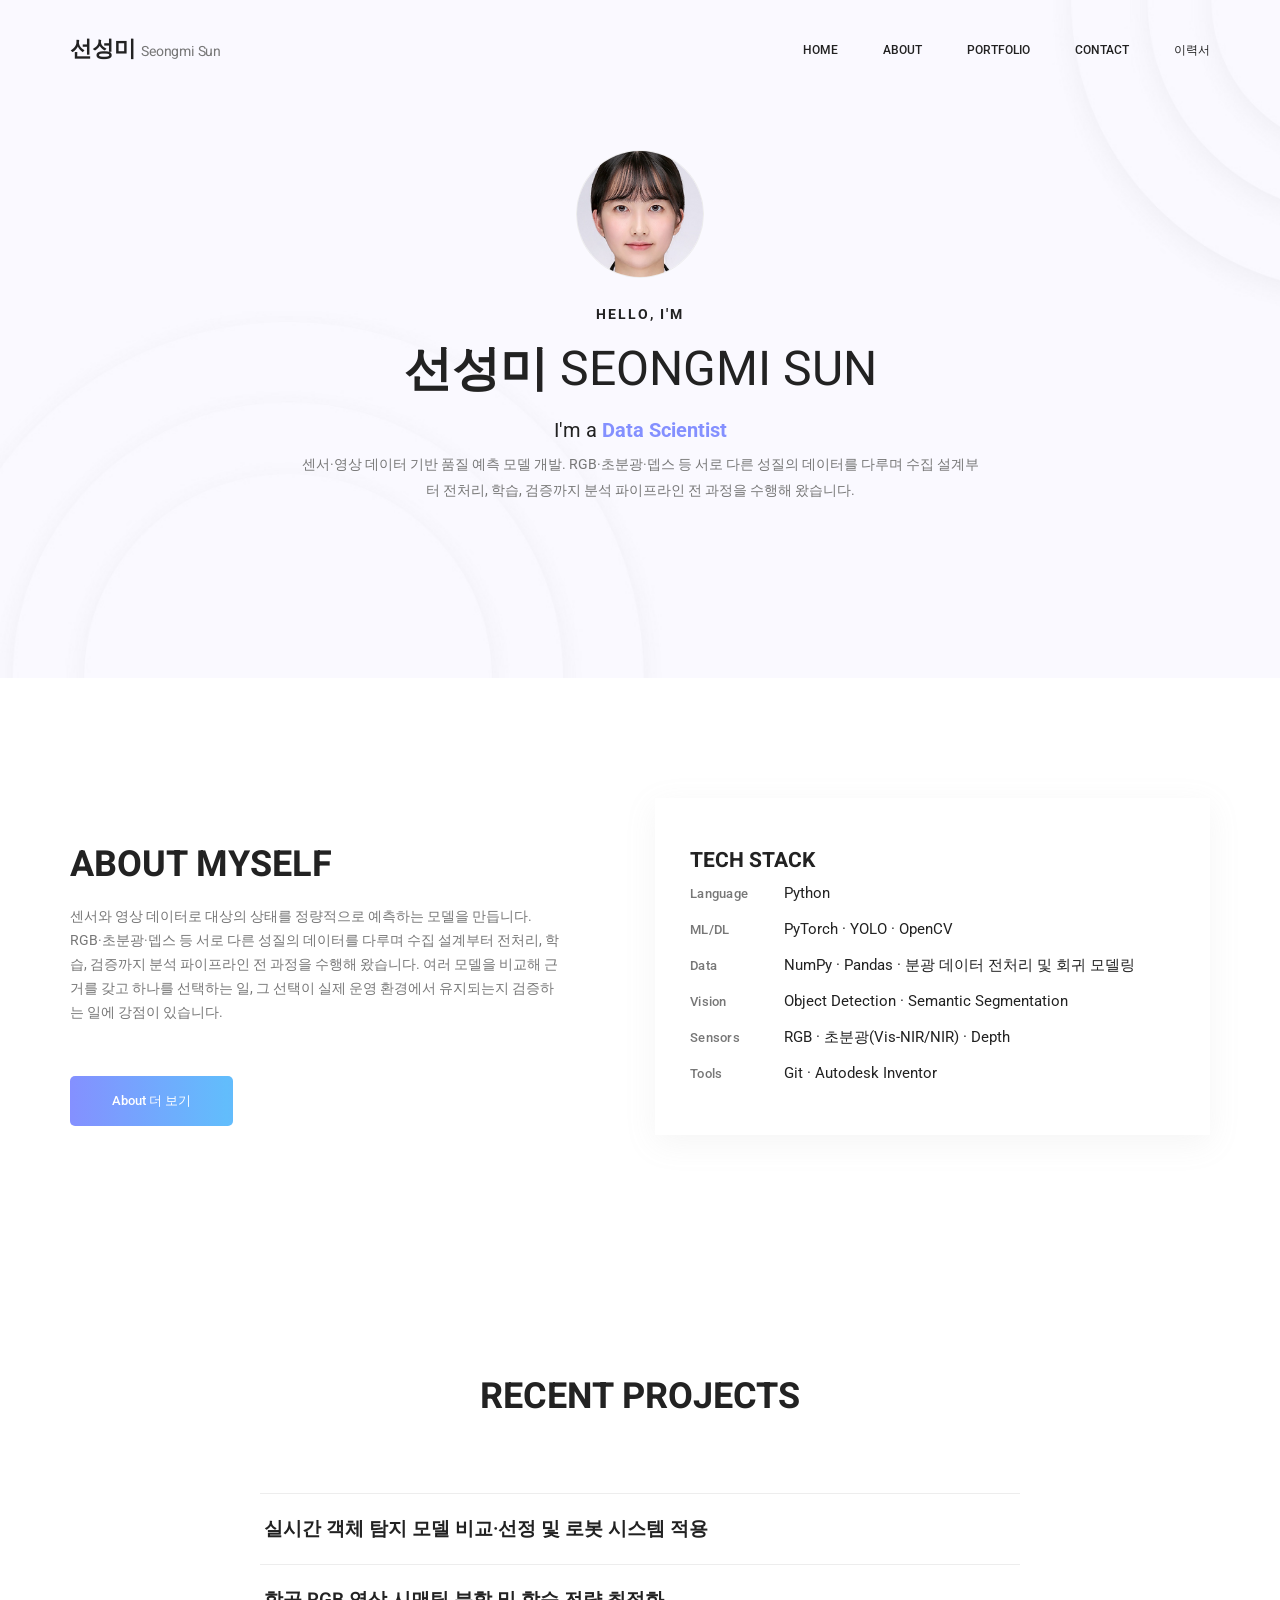
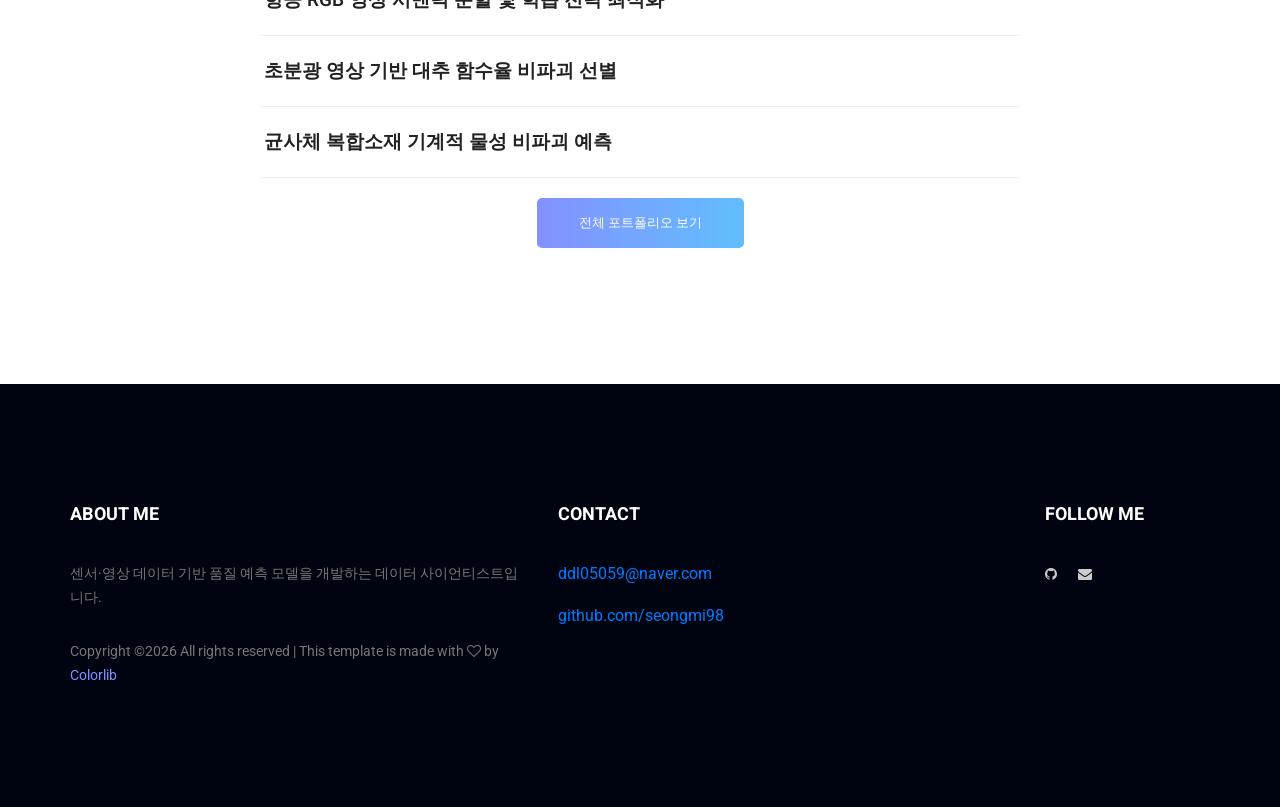
==== commit 4c695d23: "docs: rebuild composite case study, correct data provenance and detection figures" ====
--- a/index.html
+++ b/index.html
@@ -116,7 +116,7 @@
                     <li><a href="project-detection">실시간 객체 탐지 모델 비교·선정 및 로봇 시스템 적용</a></li>
                     <li><a href="project-segmentation">항공 RGB 영상 시맨틱 분할 및 학습 전략 최적화</a></li>
                     <li><a href="project-hyperspectral">초분광 영상 기반 대추 함수율 비파괴 선별</a></li>
-                    <li><a href="project-composite">분광·초분광·측색 데이터 기반 복합재 물성 분류·예측 모델</a></li>
+                    <li><a href="project-composite">균사체 복합소재 기계적 물성 비파괴 예측</a></li>
                 </ul>
                 <p class="text-center" style="margin-top:20px;"><a href="portfolio" class="banner_btn" style="display:inline-flex;">전체 포트폴리오 보기</a></p>
             </div>
--- a/css/custom.css
+++ b/css/custom.css
@@ -412,3 +412,16 @@
   text-decoration: none;
 }
 .repo-btn .fa { font-size: 15px; }
+
+/* ── case study table ── */
+.case-table { width: 100%; border-collapse: collapse; margin: 16px 0 4px; font-size: 14px; }
+.case-table th {
+  text-align: left; font-weight: 700; color: #6B7280; font-size: 12px;
+  letter-spacing: .3px; padding: 0 10px 8px 0; border-bottom: 1px solid #E3E6EB;
+  white-space: nowrap;
+}
+.case-table td { padding: 9px 10px 9px 0; border-bottom: 1px solid #F0F2F4; color: #333; }
+.case-table td:first-child { font-weight: 600; color: #14161A; }
+.case-table tr:last-child td { border-bottom: none; }
+.case-table .sel { color: #0F766E; font-weight: 700; }
+.case-note { font-size: 12.5px; color: #6B7280; margin-top: 6px; }
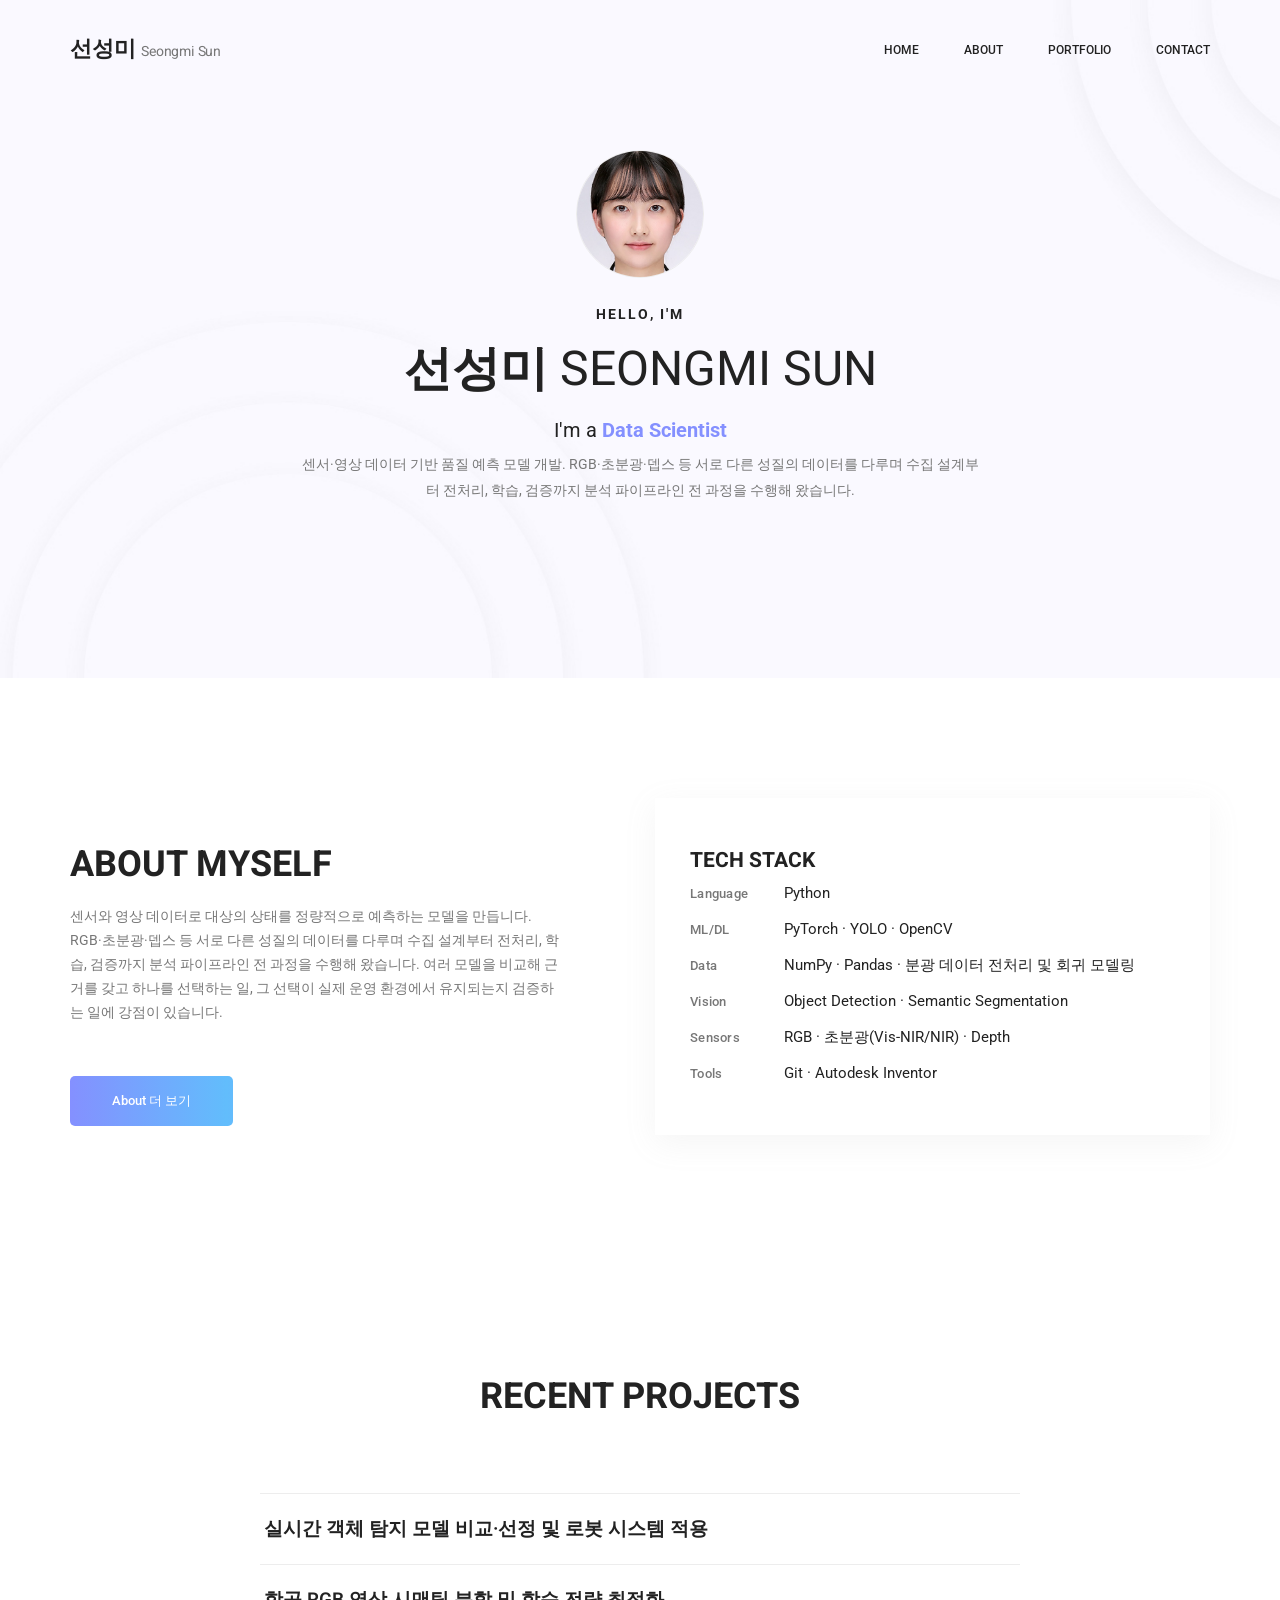
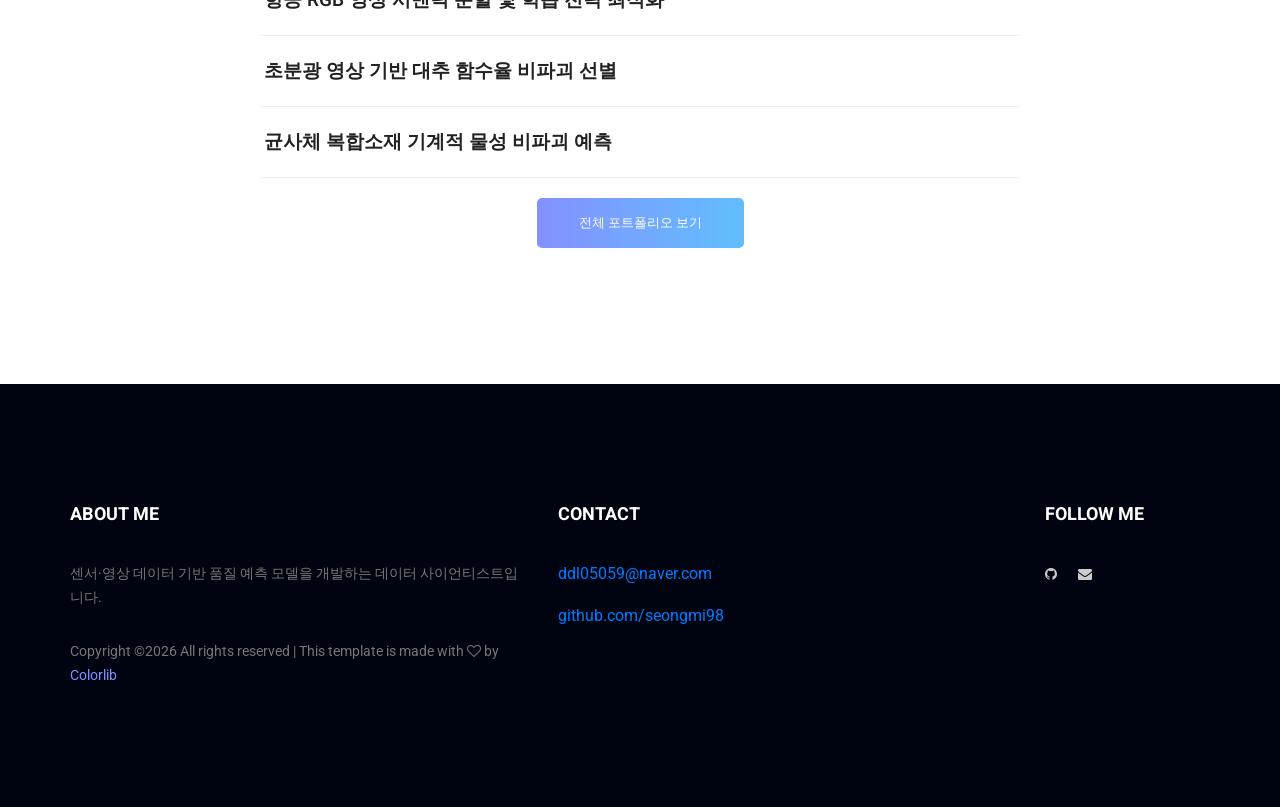
==== commit e80f3839: "Remove resume links from site nav and update project metadata 이력서·경력기술서는 개인 연락처가 들어 있어 배포하지 않으므로 nav" ====
--- a/index.html
+++ b/index.html
@@ -43,7 +43,6 @@
                                 <li class="nav-item"><a class="nav-link" href="about">About</a></li>
                                 <li class="nav-item"><a class="nav-link" href="portfolio">Portfolio</a></li>
                                 <li class="nav-item"><a class="nav-link" href="contact">Contact</a></li>
-                                <li class="nav-item"><a class="nav-link" href="resume" target="_blank" rel="noopener">이력서</a></li>
                             </ul>
                         </div>
                     </div>
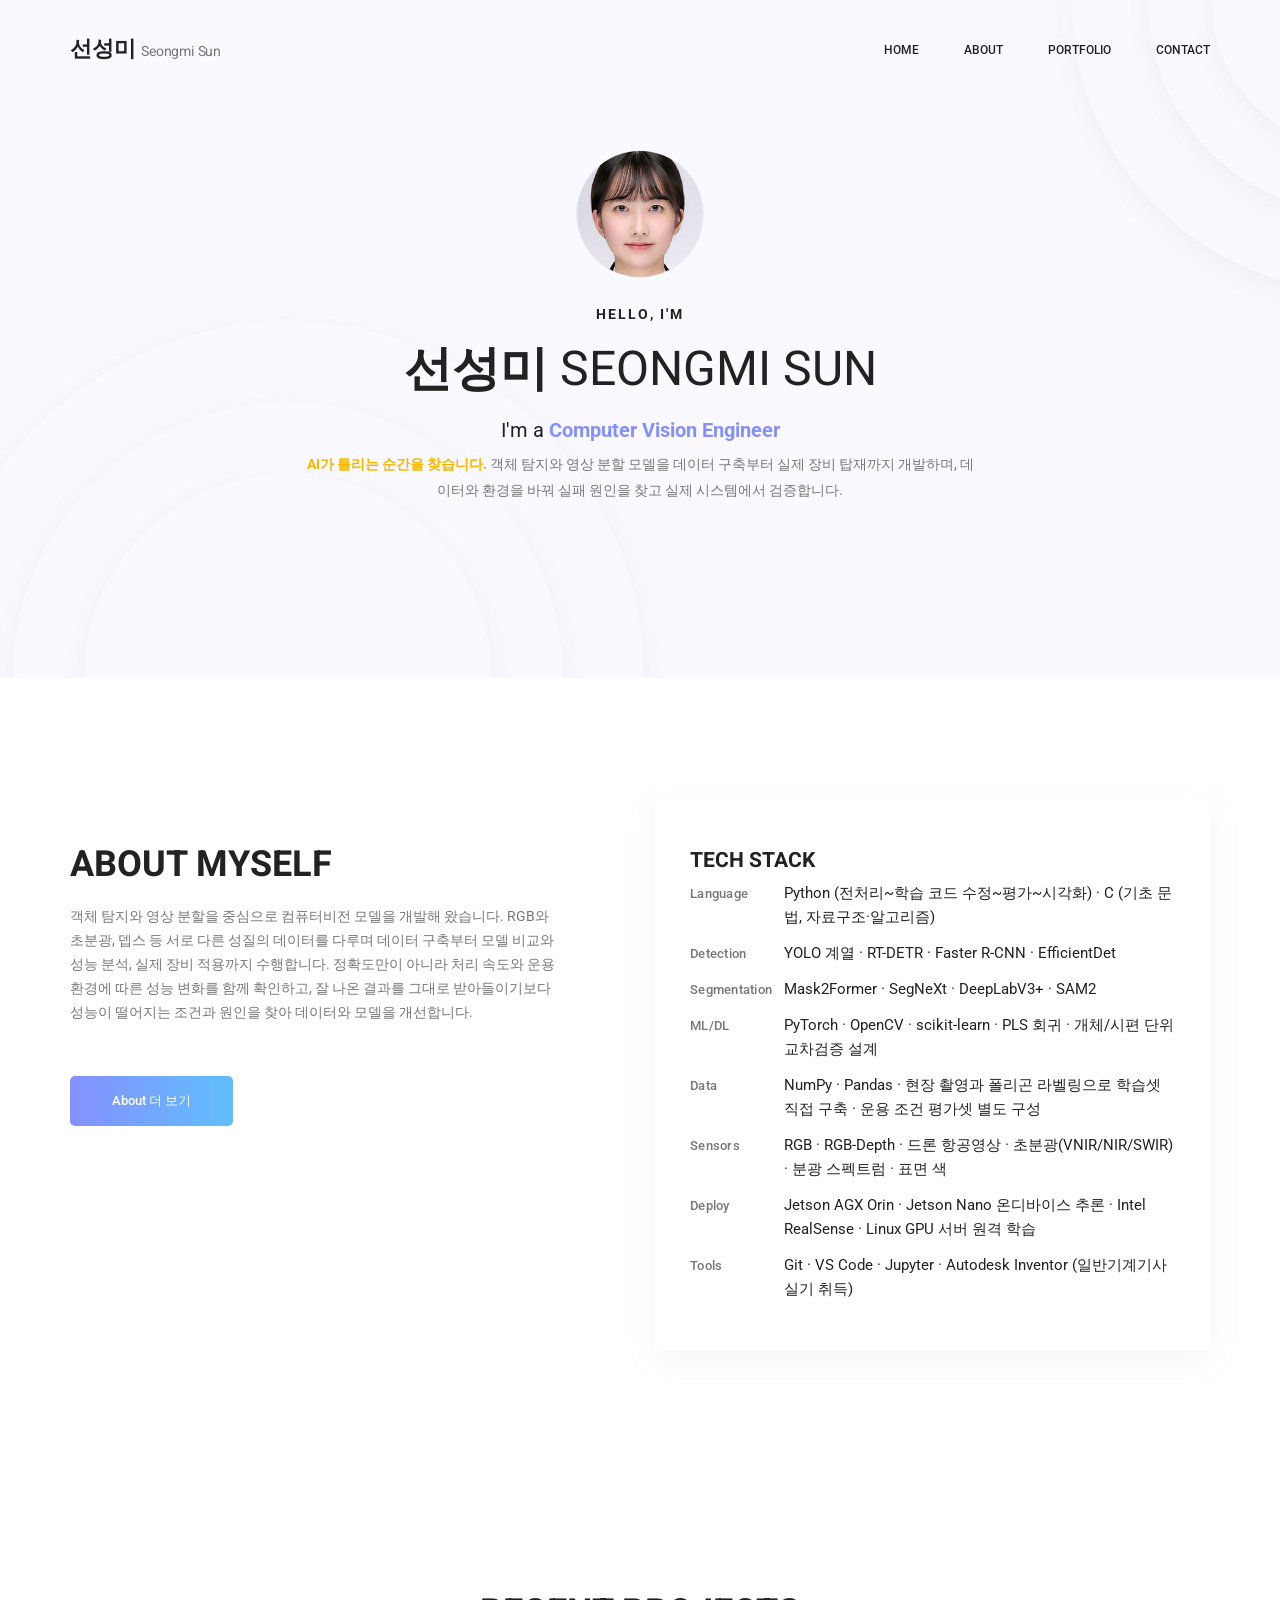
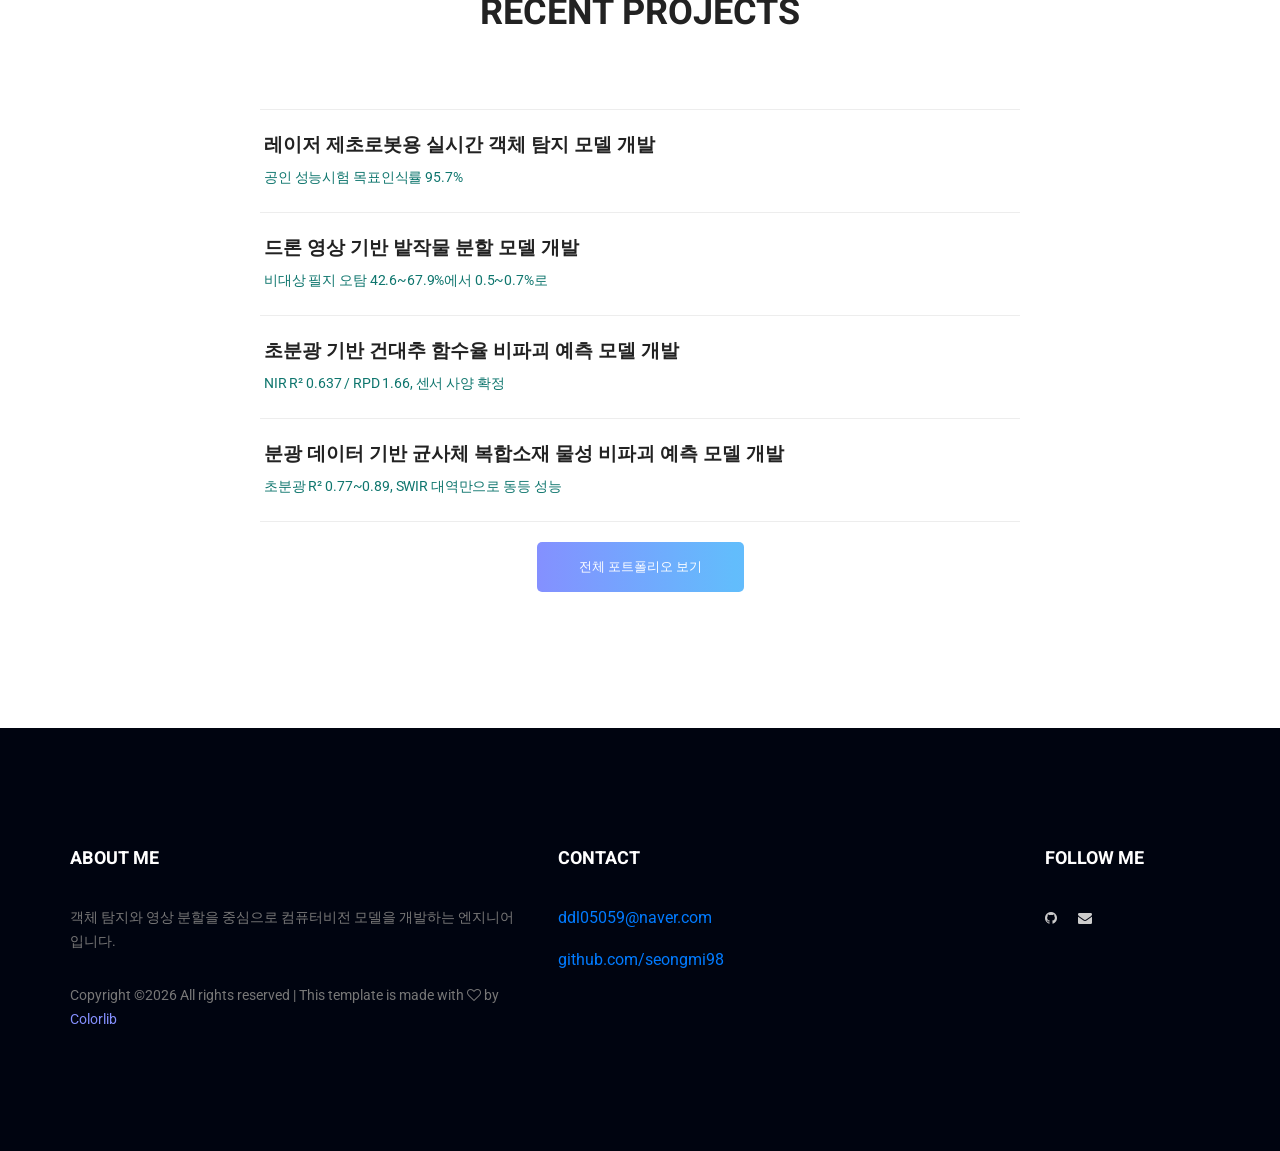
==== commit c7be6e08: "Update about page profile, skills, and career details; refresh project pages Co-Authored-By: Claude " ====
--- a/index.html
+++ b/index.html
@@ -4,16 +4,16 @@
         <meta charset="utf-8">
         <meta name="viewport" content="width=device-width, initial-scale=1, shrink-to-fit=no">
         <link rel="icon" href="img/favicon.png" type="image/png">
-        <title>선성미 · Seongmi Sun — 센서·영상 데이터 기반 품질 예측 모델</title>
-        <meta name="description" content="센서·영상 데이터 기반 품질 예측 모델을 개발하는 선성미의 프로젝트, 성과 요약.">
+        <title>선성미 · Seongmi Sun — 컴퓨터비전 엔지니어</title>
+        <meta name="description" content="객체 탐지와 영상 분할 모델을 실제 장비에 올리는 컴퓨터비전 엔지니어 선성미의 프로젝트와 성과.">
         <meta property="og:type" content="website">
         <meta property="og:url" content="https://seongmi98.github.io/">
-        <meta property="og:title" content="선성미 · Seongmi Sun — 센서·영상 데이터 기반 품질 예측 모델">
-        <meta property="og:description" content="센서·영상 데이터 기반 품질 예측 모델을 개발하는 선성미의 프로젝트, 성과 요약.">
+        <meta property="og:title" content="선성미 · Seongmi Sun — 컴퓨터비전 엔지니어">
+        <meta property="og:description" content="객체 탐지와 영상 분할 모델을 실제 장비에 올리는 컴퓨터비전 엔지니어 선성미의 프로젝트와 성과.">
         <meta property="og:image" content="https://seongmi98.github.io/img/og-card.png">
         <meta name="twitter:card" content="summary_large_image">
-        <meta name="twitter:title" content="선성미 · Seongmi Sun — 센서·영상 데이터 기반 품질 예측 모델">
-        <meta name="twitter:description" content="센서·영상 데이터 기반 품질 예측 모델을 개발하는 선성미의 프로젝트, 성과 요약.">
+        <meta name="twitter:title" content="선성미 · Seongmi Sun — 컴퓨터비전 엔지니어">
+        <meta name="twitter:description" content="객체 탐지와 영상 분할 모델을 실제 장비에 올리는 컴퓨터비전 엔지니어 선성미의 프로젝트와 성과.">
         <meta name="twitter:image" content="https://seongmi98.github.io/img/og-card.png">
         <link href="https://fonts.googleapis.com/css2?family=JetBrains+Mono:wght@400;500;700&display=swap" rel="stylesheet">
         <link rel="stylesheet" href="css/bootstrap.css">
@@ -61,8 +61,8 @@
                                 <img src="assets/profile.jpg" alt="선성미" class="banner_avatar">
                                 <h5>Hello, I'm</h5>
                                 <h2>선성미 <span style="font-weight:400;">Seongmi Sun</span></h2>
-                                <p class="role-line">I'm a <span class="role-rotator" id="roleRotator">Data Scientist</span></p>
-                                <p>센서·영상 데이터 기반 품질 예측 모델 개발. RGB·초분광·뎁스 등 서로 다른 성질의 데이터를 다루며 수집 설계부터 전처리, 학습, 검증까지 분석 파이프라인 전 과정을 수행해 왔습니다.</p>
+                                <p class="role-line">I'm a <span class="role-rotator" id="roleRotator">Computer Vision Engineer</span></p>
+                                <p><b>AI가 틀리는 순간을 찾습니다.</b> 객체 탐지와 영상 분할 모델을 데이터 구축부터 실제 장비 탑재까지 개발하며, 데이터와 환경을 바꿔 실패 원인을 찾고 실제 시스템에서 검증합니다.</p>
                             </div>
                         </div>
                     </div>
@@ -79,10 +79,10 @@
                         <div class="welcome_text">
                             <h4>About Myself</h4>
                             <p>
-                                센서와 영상 데이터로 대상의 상태를 정량적으로 예측하는 모델을 만듭니다. RGB·초분광·뎁스 등
-                                서로 다른 성질의 데이터를 다루며 수집 설계부터 전처리, 학습, 검증까지 분석 파이프라인 전
-                                과정을 수행해 왔습니다. 여러 모델을 비교해 근거를 갖고 하나를 선택하는 일, 그 선택이 실제
-                                운영 환경에서 유지되는지 검증하는 일에 강점이 있습니다.
+                                객체 탐지와 영상 분할을 중심으로 컴퓨터비전 모델을 개발해 왔습니다. RGB와 초분광, 뎁스 등
+                                서로 다른 성질의 데이터를 다루며 데이터 구축부터 모델 비교와 성능 분석, 실제 장비 적용까지
+                                수행합니다. 정확도만이 아니라 처리 속도와 운용 환경에 따른 성능 변화를 함께 확인하고,
+                                잘 나온 결과를 그대로 받아들이기보다 성능이 떨어지는 조건과 원인을 찾아 데이터와 모델을 개선합니다.
                             </p>
                             <a href="about" class="banner_btn" style="display:inline-flex; margin-top:12px;">About 더 보기</a>
                         </div>
@@ -91,12 +91,14 @@
                         <div class="tools_expert">
                             <h3>Tech Stack</h3>
                             <ul class="stack-list">
-                                <li><span class="stack-label">Language</span><span class="stack-value">Python</span></li>
-                                <li><span class="stack-label">ML/DL</span><span class="stack-value">PyTorch · YOLO · OpenCV</span></li>
-                                <li><span class="stack-label">Data</span><span class="stack-value">NumPy · Pandas · 분광 데이터 전처리 및 회귀 모델링</span></li>
-                                <li><span class="stack-label">Vision</span><span class="stack-value">Object Detection · Semantic Segmentation</span></li>
-                                <li><span class="stack-label">Sensors</span><span class="stack-value">RGB · 초분광(Vis-NIR/NIR) · Depth</span></li>
-                                <li><span class="stack-label">Tools</span><span class="stack-value">Git · Autodesk Inventor</span></li>
+                                <li><span class="stack-label">Language</span><span class="stack-value">Python (전처리~학습 코드 수정~평가~시각화) · C (기초 문법, 자료구조·알고리즘)</span></li>
+                                <li><span class="stack-label">Detection</span><span class="stack-value">YOLO 계열 · RT-DETR · Faster R-CNN · EfficientDet</span></li>
+                                <li><span class="stack-label">Segmentation</span><span class="stack-value">Mask2Former · SegNeXt · DeepLabV3+ · SAM2</span></li>
+                                <li><span class="stack-label">ML/DL</span><span class="stack-value">PyTorch · OpenCV · scikit-learn · PLS 회귀 · 개체/시편 단위 교차검증 설계</span></li>
+                                <li><span class="stack-label">Data</span><span class="stack-value">NumPy · Pandas · 현장 촬영과 폴리곤 라벨링으로 학습셋 직접 구축 · 운용 조건 평가셋 별도 구성</span></li>
+                                <li><span class="stack-label">Sensors</span><span class="stack-value">RGB · RGB-Depth · 드론 항공영상 · 초분광(VNIR/NIR/SWIR) · 분광 스펙트럼 · 표면 색</span></li>
+                                <li><span class="stack-label">Deploy</span><span class="stack-value">Jetson AGX Orin · Jetson Nano 온디바이스 추론 · Intel RealSense · Linux GPU 서버 원격 학습</span></li>
+                                <li><span class="stack-label">Tools</span><span class="stack-value">Git · VS Code · Jupyter · Autodesk Inventor (일반기계기사 실기 취득)</span></li>
                             </ul>
                         </div>
                     </div>
@@ -112,10 +114,10 @@
                     <h2>Recent Projects</h2>
                 </div>
                 <ul class="project-title-list">
-                    <li><a href="project-detection">실시간 객체 탐지 모델 비교·선정 및 로봇 시스템 적용</a></li>
-                    <li><a href="project-segmentation">항공 RGB 영상 시맨틱 분할 및 학습 전략 최적화</a></li>
-                    <li><a href="project-hyperspectral">초분광 영상 기반 대추 함수율 비파괴 선별</a></li>
-                    <li><a href="project-composite">균사체 복합소재 기계적 물성 비파괴 예측</a></li>
+                    <li><a href="project-detection">레이저 제초로봇용 실시간 객체 탐지 모델 개발<span class="proj-result">공인 성능시험 목표인식률 95.7%</span></a></li>
+                    <li><a href="project-segmentation">드론 영상 기반 밭작물 분할 모델 개발<span class="proj-result">비대상 필지 오탐 42.6~67.9%에서 0.5~0.7%로</span></a></li>
+                    <li><a href="project-hyperspectral">초분광 기반 건대추 함수율 비파괴 예측 모델 개발<span class="proj-result">NIR R² 0.637 / RPD 1.66, 센서 사양 확정</span></a></li>
+                    <li><a href="project-composite">분광 데이터 기반 균사체 복합소재 물성 비파괴 예측 모델 개발<span class="proj-result">초분광 R² 0.77~0.89, SWIR 대역만으로 동등 성능</span></a></li>
                 </ul>
                 <p class="text-center" style="margin-top:20px;"><a href="portfolio" class="banner_btn" style="display:inline-flex;">전체 포트폴리오 보기</a></p>
             </div>
@@ -131,7 +133,7 @@
                             <div class="f_title">
                                 <h3>About Me</h3>
                             </div>
-                            <p>센서·영상 데이터 기반 품질 예측 모델을 개발하는 데이터 사이언티스트입니다.</p>
+                            <p>객체 탐지와 영상 분할을 중심으로 컴퓨터비전 모델을 개발하는 엔지니어입니다.</p>
                             <p><!-- Link back to Colorlib can't be removed. Template is licensed under CC BY 3.0. -->
 Copyright &copy;<script>document.write(new Date().getFullYear());</script> All rights reserved | This template is made with <i class="fa fa-heart-o" aria-hidden="true"></i> by <a href="https://colorlib.com" target="_blank">Colorlib</a>
 <!-- Link back to Colorlib can't be removed. Template is licensed under CC BY 3.0. -->
@@ -170,7 +172,7 @@
         <script src="js/theme.js"></script>
         <script>
             (function () {
-                var roles = ['Data Scientist', 'Machine Learning Engineer', 'Computer Vision Researcher'];
+                var roles = ['Computer Vision Engineer', 'Machine Learning Engineer', 'Vision AI Engineer'];
                 var el = document.getElementById('roleRotator');
                 if (!el) return;
                 var i = 0;
--- a/css/custom.css
+++ b/css/custom.css
@@ -425,3 +425,45 @@
 .case-table tr:last-child td { border-bottom: none; }
 .case-table .sel { color: #0F766E; font-weight: 700; }
 .case-note { font-size: 12.5px; color: #6B7280; margin-top: 6px; }
+
+
+/* ── key result line on project cards / list (added 2026-09) ── */
+.project-title-list .proj-result {
+  display: block;
+  margin-top: 6px;
+  font-family: 'Roboto', sans-serif;
+  font-size: 13.5px;
+  font-weight: 400;
+  color: #0F766E;
+  letter-spacing: -0.01em;
+}
+.project-card-plain p.card-result {
+  margin-top: 8px;
+  font-size: 13.5px;
+  color: #0F766E;
+  font-weight: 500;
+  line-height: 1.5;
+}
+
+
+/* ── skills detail (about page) ── */
+.skill-group { padding: 22px 0; border-top: 1px solid #ededed; }
+.skill-group:last-child { border-bottom: 1px solid #ededed; }
+.skill-group h4 {
+  font-family: 'Heebo', sans-serif;
+  font-size: 17px; font-weight: 700; color: #222222; margin-bottom: 14px;
+}
+.skill-group h4 .en {
+  font-size: 12px; font-weight: 500; color: #999999;
+  letter-spacing: 0.06em; text-transform: uppercase; margin-left: 8px;
+}
+.skill-line { display: flex; gap: 18px; margin-bottom: 10px; }
+.skill-line:last-child { margin-bottom: 0; }
+.skill-key {
+  flex: 0 0 118px; font-size: 13.5px; font-weight: 700; color: #555555; line-height: 1.7;
+}
+.skill-val { flex: 1; font-size: 14px; color: #777777; line-height: 1.75; }
+@media (max-width: 575px) {
+  .skill-line { display: block; }
+  .skill-key { display: block; margin-bottom: 2px; }
+}
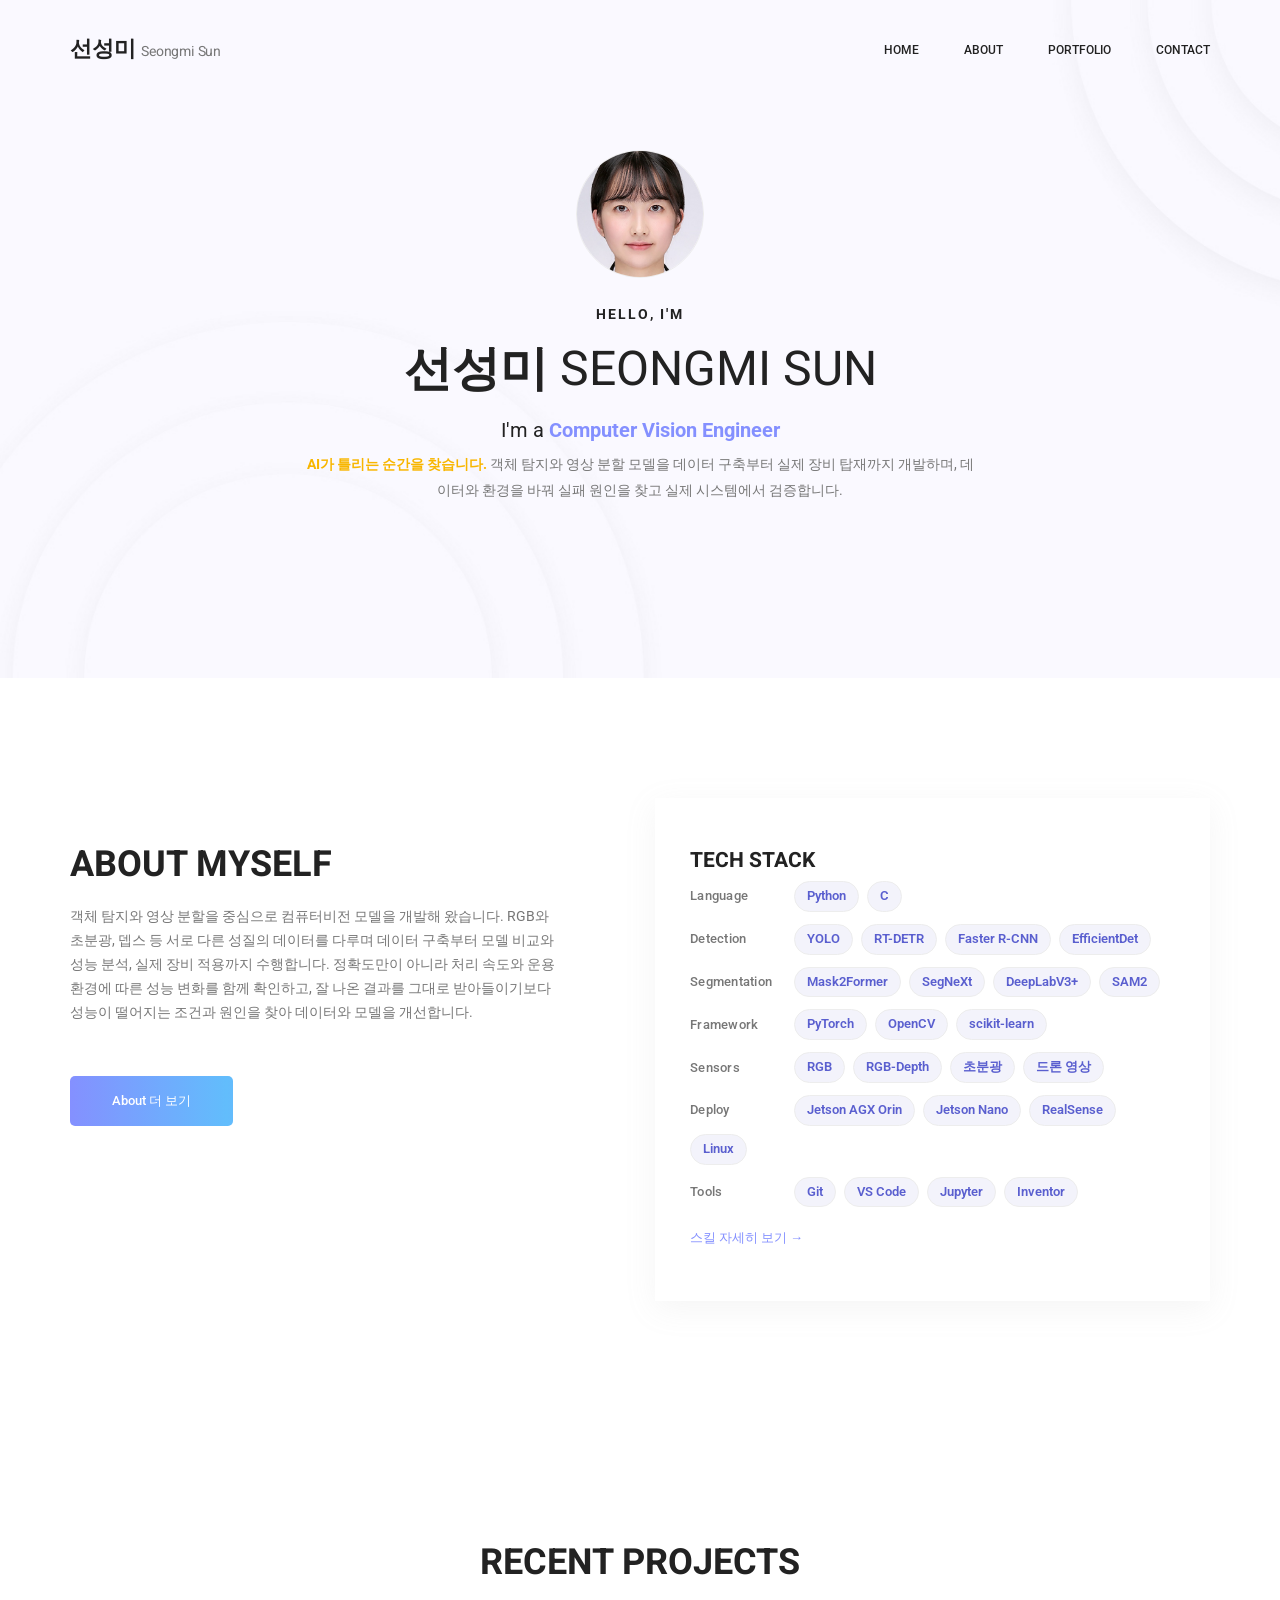
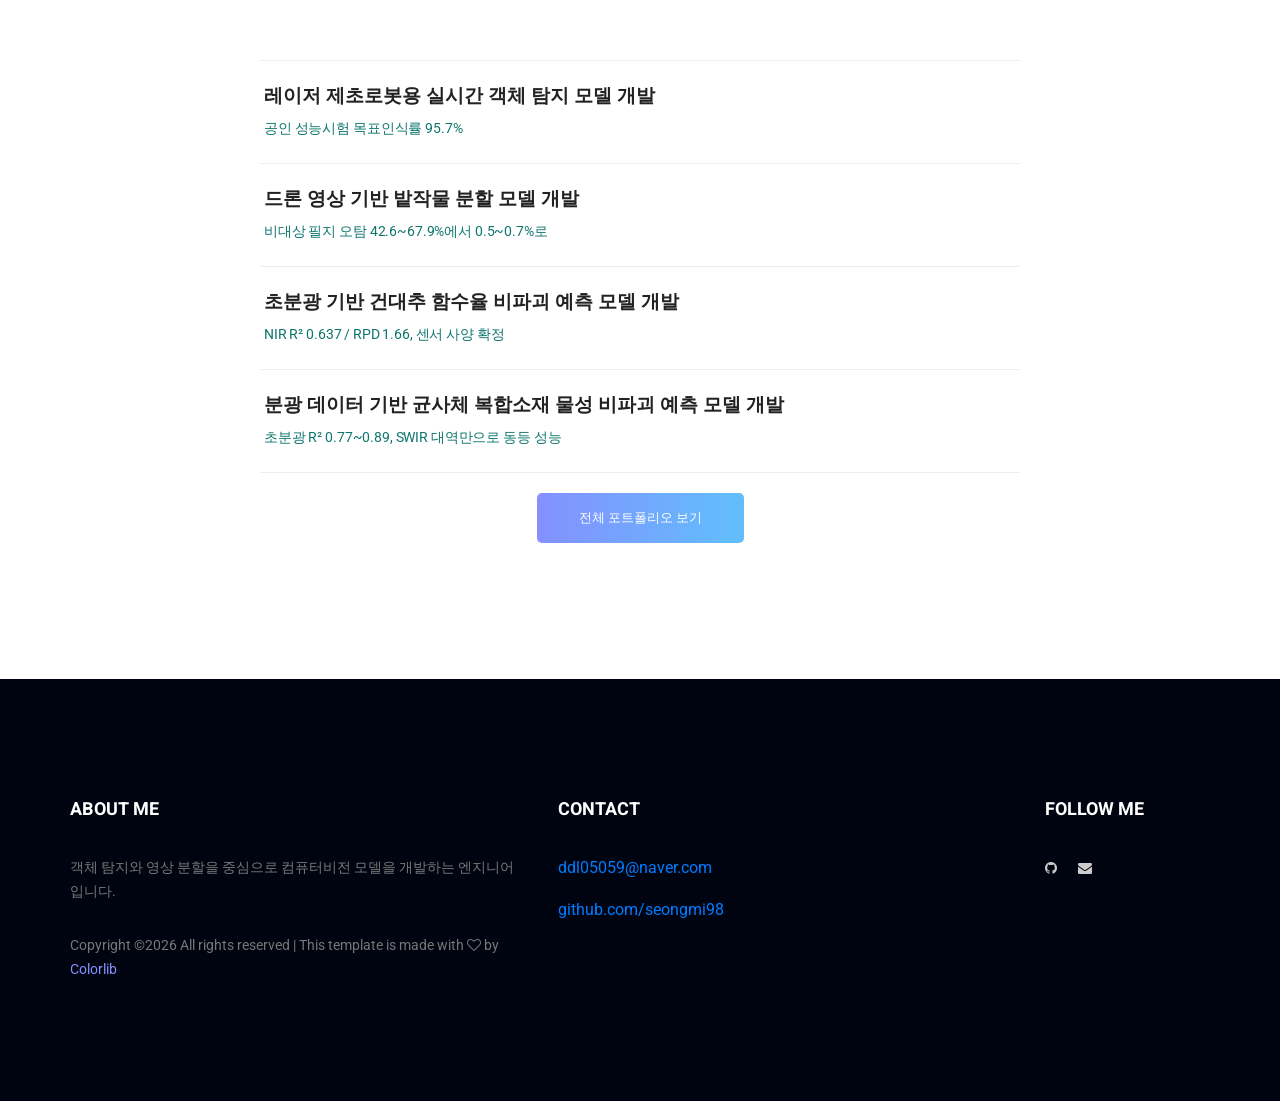
==== commit cf180aa3: "Redesign home tech stack as tag pills, dedupe on about page - Home: replace plain tech-stack list wi" ====
--- a/index.html
+++ b/index.html
@@ -90,16 +90,37 @@
                     <div class="col-lg-6">
                         <div class="tools_expert">
                             <h3>Tech Stack</h3>
-                            <ul class="stack-list">
-                                <li><span class="stack-label">Language</span><span class="stack-value">Python (전처리~학습 코드 수정~평가~시각화) · C (기초 문법, 자료구조·알고리즘)</span></li>
-                                <li><span class="stack-label">Detection</span><span class="stack-value">YOLO 계열 · RT-DETR · Faster R-CNN · EfficientDet</span></li>
-                                <li><span class="stack-label">Segmentation</span><span class="stack-value">Mask2Former · SegNeXt · DeepLabV3+ · SAM2</span></li>
-                                <li><span class="stack-label">ML/DL</span><span class="stack-value">PyTorch · OpenCV · scikit-learn · PLS 회귀 · 개체/시편 단위 교차검증 설계</span></li>
-                                <li><span class="stack-label">Data</span><span class="stack-value">NumPy · Pandas · 현장 촬영과 폴리곤 라벨링으로 학습셋 직접 구축 · 운용 조건 평가셋 별도 구성</span></li>
-                                <li><span class="stack-label">Sensors</span><span class="stack-value">RGB · RGB-Depth · 드론 항공영상 · 초분광(VNIR/NIR/SWIR) · 분광 스펙트럼 · 표면 색</span></li>
-                                <li><span class="stack-label">Deploy</span><span class="stack-value">Jetson AGX Orin · Jetson Nano 온디바이스 추론 · Intel RealSense · Linux GPU 서버 원격 학습</span></li>
-                                <li><span class="stack-label">Tools</span><span class="stack-value">Git · VS Code · Jupyter · Autodesk Inventor (일반기계기사 실기 취득)</span></li>
-                            </ul>
+                            <div class="stack-tags">
+                                <div class="stack-tags-row">
+                                    <span class="stack-tags-label">Language</span>
+                                    <span class="tag">Python</span><span class="tag">C</span>
+                                </div>
+                                <div class="stack-tags-row">
+                                    <span class="stack-tags-label">Detection</span>
+                                    <span class="tag">YOLO</span><span class="tag">RT-DETR</span><span class="tag">Faster R-CNN</span><span class="tag">EfficientDet</span>
+                                </div>
+                                <div class="stack-tags-row">
+                                    <span class="stack-tags-label">Segmentation</span>
+                                    <span class="tag">Mask2Former</span><span class="tag">SegNeXt</span><span class="tag">DeepLabV3+</span><span class="tag">SAM2</span>
+                                </div>
+                                <div class="stack-tags-row">
+                                    <span class="stack-tags-label">Framework</span>
+                                    <span class="tag">PyTorch</span><span class="tag">OpenCV</span><span class="tag">scikit-learn</span>
+                                </div>
+                                <div class="stack-tags-row">
+                                    <span class="stack-tags-label">Sensors</span>
+                                    <span class="tag">RGB</span><span class="tag">RGB-Depth</span><span class="tag">초분광</span><span class="tag">드론 영상</span>
+                                </div>
+                                <div class="stack-tags-row">
+                                    <span class="stack-tags-label">Deploy</span>
+                                    <span class="tag">Jetson AGX Orin</span><span class="tag">Jetson Nano</span><span class="tag">RealSense</span><span class="tag">Linux</span>
+                                </div>
+                                <div class="stack-tags-row">
+                                    <span class="stack-tags-label">Tools</span>
+                                    <span class="tag">Git</span><span class="tag">VS Code</span><span class="tag">Jupyter</span><span class="tag">Inventor</span>
+                                </div>
+                            </div>
+                            <a href="about#skills" class="stack-more-link">스킬 자세히 보기 →</a>
                         </div>
                     </div>
                 </div>
--- a/css/custom.css
+++ b/css/custom.css
@@ -117,28 +117,43 @@
   transition: opacity 300ms ease;
 }
 
-/* ── plain-text tech stack list (no icons, no percentage bars) ── */
-/* .stack-value is its own flex item (not inline text after the label) so a
-   wrapped second line stays indented under the value column instead of
-   falling back to the left edge under the label. */
-.stack-list { list-style: none; padding: 0; margin: 0; display: flex; flex-direction: column; gap: 12px; }
-.stack-list li {
+/* ── home page tech stack: category label + tag pills, glance-only ── */
+/* Full descriptions live on the About page (#skills); this is a quick scan,
+   so each row is just a label plus bare tech names, no sentences. */
+.stack-tags { display: flex; flex-direction: column; gap: 12px; }
+.stack-tags-row {
   display: flex;
-  align-items: baseline;
-  gap: 10px;
-  font-size: 15px;
+  flex-wrap: wrap;
+  align-items: center;
+  gap: 8px;
+}
+.stack-tags-label {
+  flex: 0 0 96px;
+  font-size: 13px;
+  font-weight: 500;
+  color: #777777;
+  letter-spacing: 0.02em;
+}
+.stack-tags .tag {
+  display: inline-block;
+  padding: 4px 12px;
+  border-radius: 20px;
+  background: #f3f3fb;
+  color: #5a5fcf;
+  font-size: 13px;
   line-height: 1.6;
-  color: #222222;
-}
-.stack-list .stack-label {
-  flex: 0 0 84px;
+  white-space: nowrap;
+}
+.stack-more-link {
+  display: inline-block;
+  margin-top: 18px;
   font-size: 13px;
   font-weight: 500;
-  color: #777777;
-  letter-spacing: 0.02em;
-}
-.stack-list .stack-value {
-  flex: 1;
+  color: #8490ff;
+}
+.stack-more-link:hover { color: #5a5fcf; }
+@media (max-width: 575px) {
+  .stack-tags-label { flex: 0 0 100%; margin-bottom: 2px; }
 }
 
 /* ── education / career / certification rows ── */
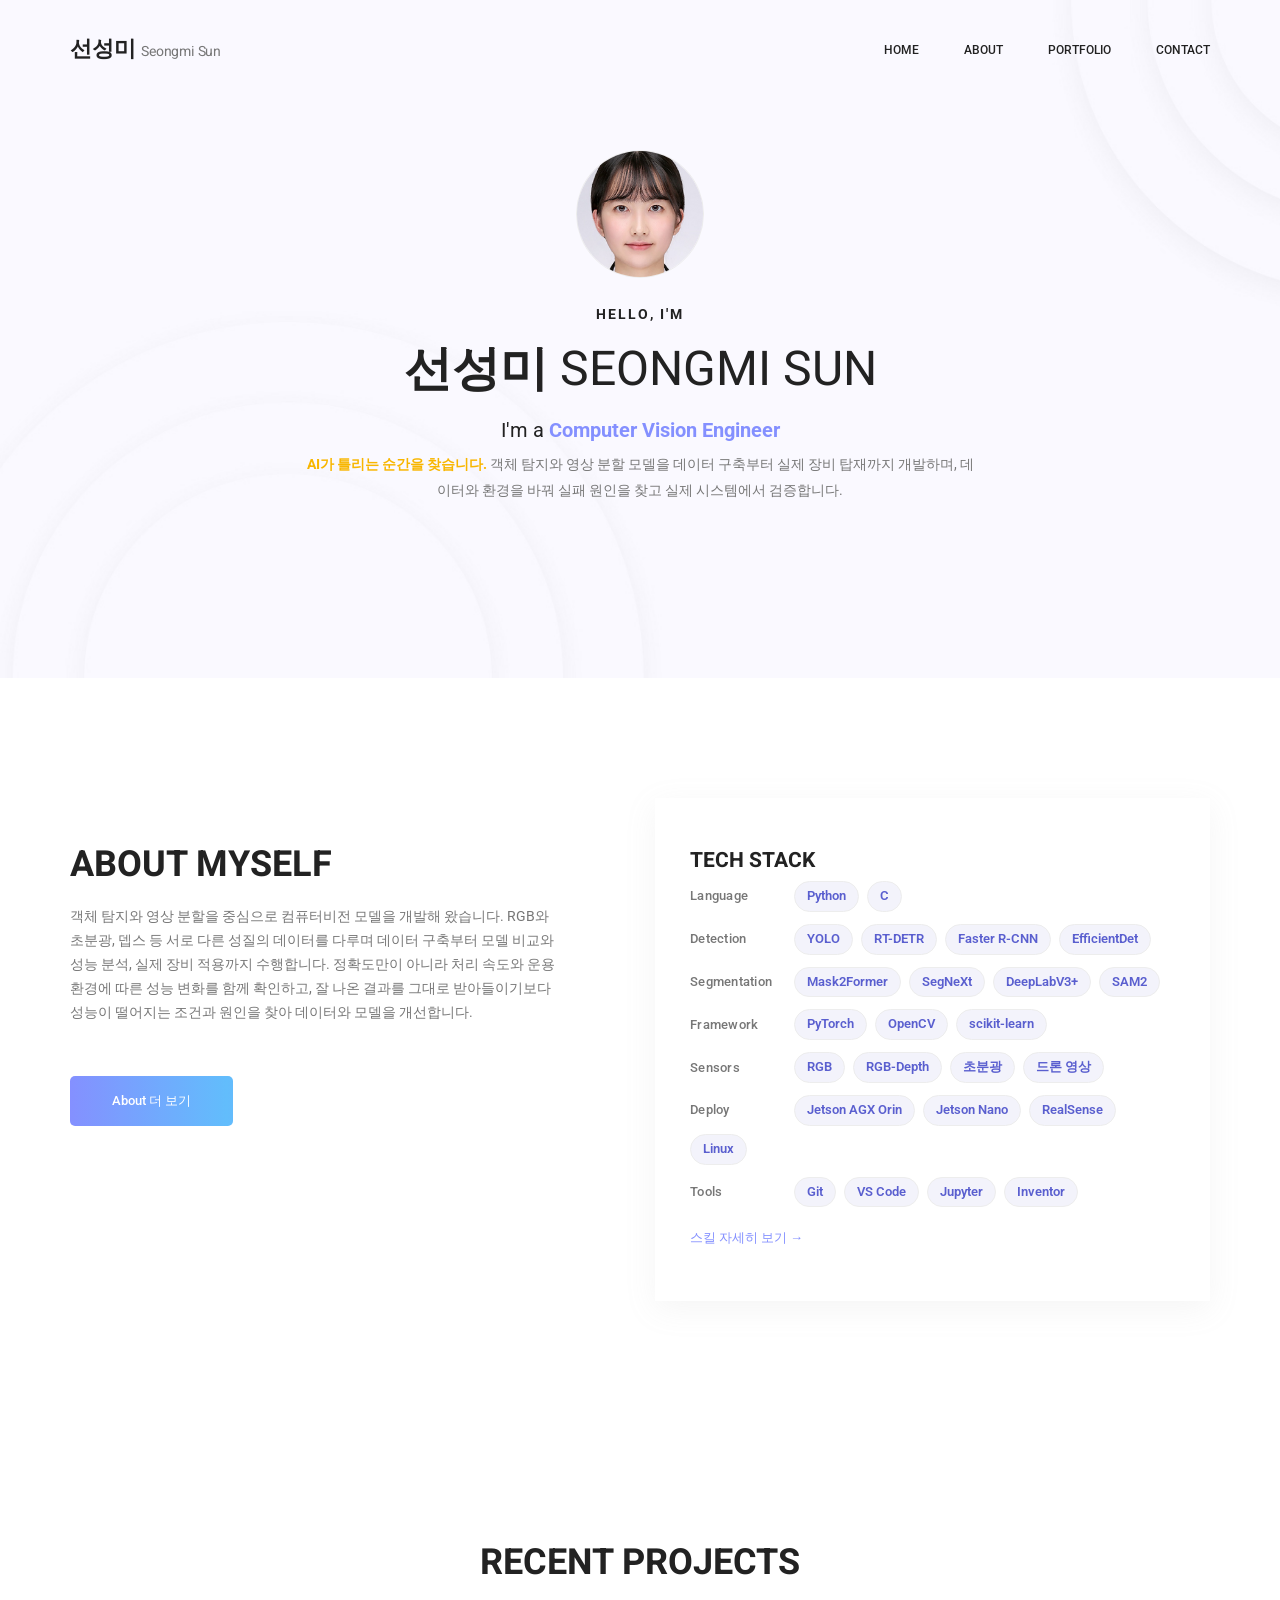
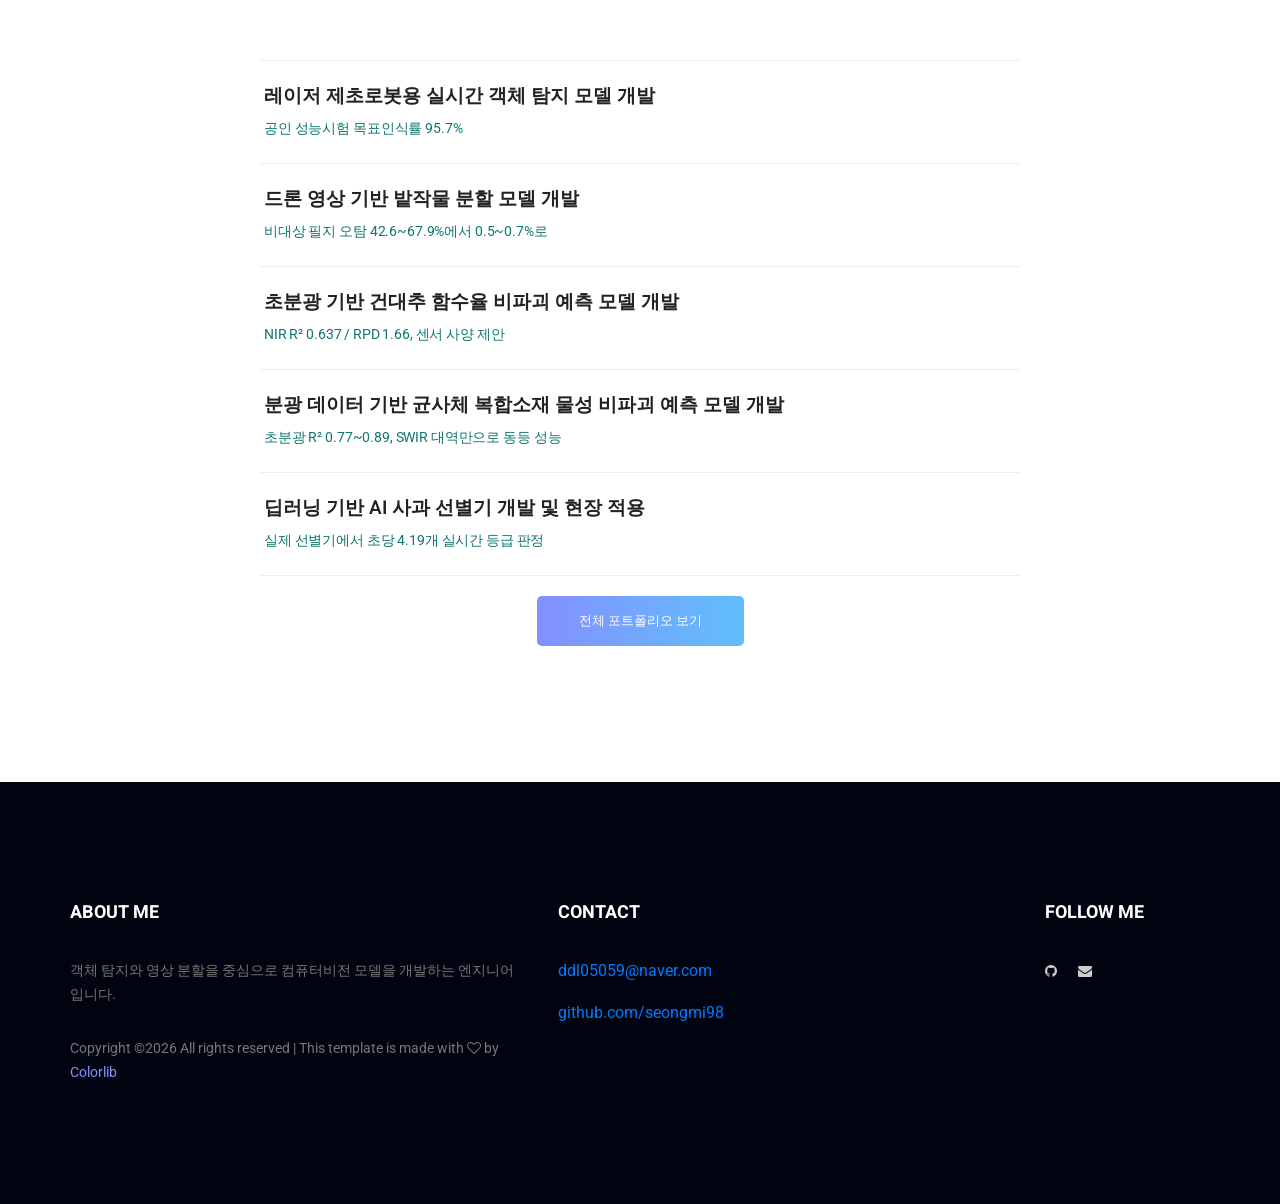
==== commit 8959741d: "Add apple sorter project, align site with resume and portfolio" ====
--- a/index.html
+++ b/index.html
@@ -4,15 +4,15 @@
         <meta charset="utf-8">
         <meta name="viewport" content="width=device-width, initial-scale=1, shrink-to-fit=no">
         <link rel="icon" href="img/favicon.png" type="image/png">
-        <title>선성미 · Seongmi Sun — 컴퓨터비전 엔지니어</title>
+        <title>선성미 · Seongmi Sun | 컴퓨터비전 엔지니어</title>
         <meta name="description" content="객체 탐지와 영상 분할 모델을 실제 장비에 올리는 컴퓨터비전 엔지니어 선성미의 프로젝트와 성과.">
         <meta property="og:type" content="website">
         <meta property="og:url" content="https://seongmi98.github.io/">
-        <meta property="og:title" content="선성미 · Seongmi Sun — 컴퓨터비전 엔지니어">
+        <meta property="og:title" content="선성미 · Seongmi Sun | 컴퓨터비전 엔지니어">
         <meta property="og:description" content="객체 탐지와 영상 분할 모델을 실제 장비에 올리는 컴퓨터비전 엔지니어 선성미의 프로젝트와 성과.">
         <meta property="og:image" content="https://seongmi98.github.io/img/og-card.png">
         <meta name="twitter:card" content="summary_large_image">
-        <meta name="twitter:title" content="선성미 · Seongmi Sun — 컴퓨터비전 엔지니어">
+        <meta name="twitter:title" content="선성미 · Seongmi Sun | 컴퓨터비전 엔지니어">
         <meta name="twitter:description" content="객체 탐지와 영상 분할 모델을 실제 장비에 올리는 컴퓨터비전 엔지니어 선성미의 프로젝트와 성과.">
         <meta name="twitter:image" content="https://seongmi98.github.io/img/og-card.png">
         <link href="https://fonts.googleapis.com/css2?family=JetBrains+Mono:wght@400;500;700&display=swap" rel="stylesheet">
@@ -137,8 +137,9 @@
                 <ul class="project-title-list">
                     <li><a href="project-detection">레이저 제초로봇용 실시간 객체 탐지 모델 개발<span class="proj-result">공인 성능시험 목표인식률 95.7%</span></a></li>
                     <li><a href="project-segmentation">드론 영상 기반 밭작물 분할 모델 개발<span class="proj-result">비대상 필지 오탐 42.6~67.9%에서 0.5~0.7%로</span></a></li>
-                    <li><a href="project-hyperspectral">초분광 기반 건대추 함수율 비파괴 예측 모델 개발<span class="proj-result">NIR R² 0.637 / RPD 1.66, 센서 사양 확정</span></a></li>
+                    <li><a href="project-hyperspectral">초분광 기반 건대추 함수율 비파괴 예측 모델 개발<span class="proj-result">NIR R² 0.637 / RPD 1.66, 센서 사양 제안</span></a></li>
                     <li><a href="project-composite">분광 데이터 기반 균사체 복합소재 물성 비파괴 예측 모델 개발<span class="proj-result">초분광 R² 0.77~0.89, SWIR 대역만으로 동등 성능</span></a></li>
+                    <li><a href="project-apple">딥러닝 기반 AI 사과 선별기 개발 및 현장 적용<span class="proj-result">실제 선별기에서 초당 4.19개 실시간 등급 판정</span></a></li>
                 </ul>
                 <p class="text-center" style="margin-top:20px;"><a href="portfolio" class="banner_btn" style="display:inline-flex;">전체 포트폴리오 보기</a></p>
             </div>
--- a/css/custom.css
+++ b/css/custom.css
@@ -219,6 +219,61 @@
 }
 .spec-row dd { font-size: 15px; line-height: 1.75; color: #222222; }
 
+/* ── case-study reading column ──
+   Body text and figures were stretching to the full ~1140px container,
+   which produced very long text lines and (for portrait photos) images
+   1000px+ tall. Capping the column narrows both at once. */
+.case-body { max-width: 780px; margin: 0 auto; }
+
+/* ── "개요" summary box — sits above the section-by-section write-up so a
+   reader gets the problem/approach/result in three sentences up front. ── */
+.case-overview {
+  background: #f9f9ff;
+  border-left: 3px solid #8490ff;
+  border-radius: 4px;
+  padding: 22px 26px;
+  margin: 8px 0 28px;
+}
+.case-overview p {
+  font-size: 15px;
+  line-height: 1.8;
+  color: #333333;
+  margin: 0;
+}
+
+/* ── section category label + anchor nav ──
+   Every project page groups its (differently-titled) sections into the
+   same six stages, so a reader always knows which phase they're in. */
+.case-kicker {
+  display: inline-block;
+  font-size: 11px;
+  font-weight: 700;
+  letter-spacing: 0.06em;
+  color: #5a5fcf;
+  background: #f3f3fb;
+  padding: 3px 9px;
+  border-radius: 3px;
+  margin-bottom: 10px;
+}
+.case-toc {
+  display: flex;
+  flex-wrap: wrap;
+  gap: 8px;
+  margin: 0 0 36px;
+  padding-bottom: 24px;
+  border-bottom: 1px solid #ededed;
+}
+.case-toc a {
+  font-size: 13px;
+  font-weight: 600;
+  color: #777777;
+  padding: 6px 14px;
+  border: 1px solid #ededed;
+  border-radius: 20px;
+  transition: color 150ms ease, border-color 150ms ease;
+}
+.case-toc a:hover { color: #8490ff; border-color: #8490ff; }
+
 /* ── project case-study sections (fuller write-up, replaces spec-row on
    projects with images/graphs to show) ── */
 .case-section { margin: 32px 0; }
@@ -231,7 +286,8 @@
 }
 .case-section p { font-size: 15px; line-height: 1.8; color: #333333; }
 .case-image-slot {
-  margin-top: 16px;
+  max-width: 620px;
+  margin: 16px auto 0;
   min-height: 220px;
   border: 1px dashed #d4d4d4;
   border-radius: 6px;
@@ -405,6 +461,9 @@
   margin-top: 7px;
   text-align: center;
 }
+/* portrait/tall photos (e.g. camera-comparison shots) — full column width
+   would stretch these past 1000px tall, so cap them narrower and center. */
+.case-figure--tight { max-width: 420px; margin-left: auto; margin-right: auto; }
 
 /* 프로젝트 상단 GitHub 버튼 */
 .repo-btn {
